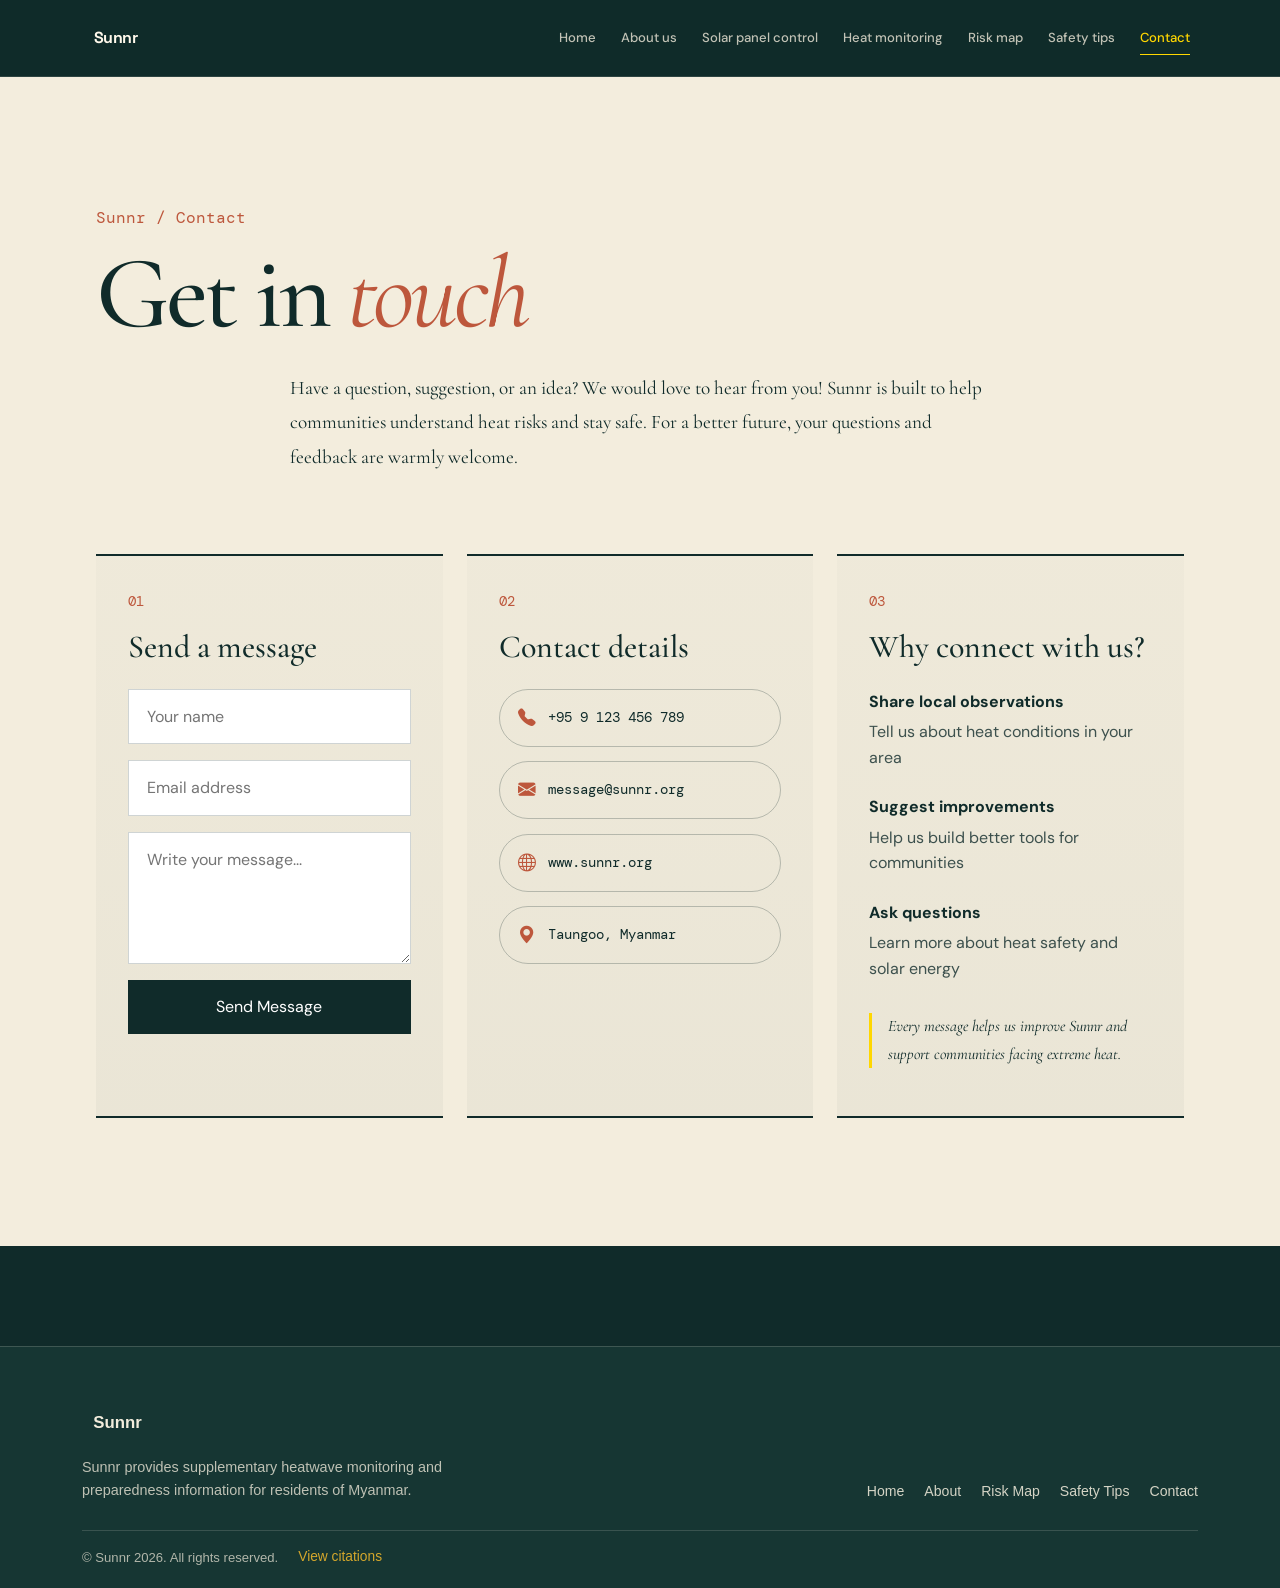
==== contact.html @ 170bbd31 "refactor & fix: merge about.css, solar-control.css, contact.css into style.css, and merge about.js &" ====
<!DOCTYPE html>
<html lang="en">
<head>
    <meta charset="UTF-8">
    <meta name="viewport" content="width=device-width, initial-scale=1.0">
    <title>Sunnr | Contact</title>
    <link rel="icon" type="image/png" href="assets/images/logo.png">
    <link rel="preconnect" href="https://fonts.googleapis.com">
    <link rel="preconnect" href="https://fonts.gstatic.com" crossorigin>
    <link href="https://fonts.googleapis.com/css2?family=Cormorant+Garamond:wght@400;500;600&family=DM+Mono:wght@400;500&family=DM+Sans:wght@400;500;600;700&family=Space+Grotesk:wght@500;600;700&display=swap" rel="stylesheet">
    <link href="https://cdn.jsdelivr.net/npm/bootstrap@5.3.3/dist/css/bootstrap.min.css" rel="stylesheet">
    <link rel="stylesheet" href="https://cdn.jsdelivr.net/npm/bootstrap-icons@1.11.3/font/bootstrap-icons.min.css">
    <link rel="stylesheet" href="style.css">
    <script src="script.js" defer></script>
</head>
<body class="site-body contact-page">
    <!-- Navigation Bar -->
    <header class="site-header">
        <nav class="navbar navbar-expand-xl site-navbar" aria-label="Main navigation">
          <div class="container">
            <a class="navbar-brand site-brand" href="index.html"><img src="assets/images/logo-white.png" alt="" /><span class="brand-word">Sunnr</span></a>
            <button class="navbar-toggler" type="button" data-bs-toggle="collapse" data-bs-target="#mainNavbar" aria-controls="mainNavbar" aria-expanded="false" aria-label="Toggle navigation"><span class="menu-icon"></span></button>
            <div class="collapse navbar-collapse" id="mainNavbar">
              <ul class="navbar-nav ms-auto align-items-xl-center">
                <li class="nav-item"><a class="nav-link" href="index.html">Home</a></li>
                <li class="nav-item"><a class="nav-link" href="about.html">About us</a></li>
                <li class="nav-item"><a class="nav-link" href="solar-control.html">Solar panel control</a></li>
                <li class="nav-item"><a class="nav-link" href="monitoring.html">Heat monitoring</a></li>
                <li class="nav-item"><a class="nav-link" href="risk-map.html">Risk map</a></li>
                <li class="nav-item"><a class="nav-link" href="safety.html">Safety tips</a></li>
                <li class="nav-item"><a class="nav-link active" aria-current="page" href="contact.html">Contact</a></li>
              </ul>
            </div>
          </div>
        </nav>
      </header>
    <section class="contact-section">
        <div class="contact-header">
            <p class="title">Sunnr / Contact</p>
        </div>
        <h1 class="contact-title">
            Get in <em>touch</em>
        </h1>
        <!-- Intro -->
        <p class="contact-intro"> Have a question, suggestion, or an idea? We would love to hear from you! Sunnr is built to help communities understand heat risks and stay safe. For a better future, your questions and feedback are warmly welcome.</p>

        <div class="contact-box">
            <!-- Contact Box -->
            <div class="contact-card">
                <span class="card-number">01</span>
                <h2>Send a message</h2>
                <form id="contactForm">
                    <label class="visually-hidden" for="contactName">Your name</label>
                    <input id="contactName" name="name" type="text" autocomplete="name" placeholder="Your name" maxlength="100" aria-describedby="contactNameError" required>
                    <p class="contact-field-error" id="contactNameError" role="alert"></p>
                    <label class="visually-hidden" for="contactEmail">Email address</label>
                    <input id="contactEmail" name="email" type="email" autocomplete="email" placeholder="Email address" maxlength="254" aria-describedby="contactEmailError" required>
                    <p class="contact-field-error" id="contactEmailError" role="alert"></p>
                    <label class="visually-hidden" for="contactMessage">Message</label>
                    <textarea id="contactMessage" name="message" rows="4" maxlength="2000" placeholder="Write your message..." aria-describedby="contactMessageError contactMessageCount" required></textarea>
                    <p class="contact-field-error" id="contactMessageError" role="alert"></p>
                    <output id="contactMessageCount" class="contact-message-count" for="contactMessage" hidden></output>
                    <button type="submit">Send Message</button>
                    <p class="contact-form-status" id="contactFormStatus" role="status" aria-live="polite"></p>
                </form>
            </div>
            <!-- Contact Info -->
            <div class="contact-card">
                <span class="card-number">02</span>
                <h2>Contact details</h2>
                <div class="contact-info">
                    <div class="contact-number">
                        <i class="bi bi-telephone-fill"></i>
                        <span>+95 9 123 456 789</span>
                    </div>
                    <div class="contact-number">
                        <i class="bi bi-envelope-fill"></i>
                        <span>message@sunnr.org</span>
                    </div>
                    <div class="contact-number">
                        <i class="bi bi-globe"></i>
                        <span>www.sunnr.org</span>
                    </div>
                    <div class="contact-number">
                        <i class="bi bi-geo-alt-fill"></i>
                        <span>Taungoo, Myanmar</span>
                    </div>
                </div>
            </div>

            <!-- Connect -->

            <div class="contact-card">
                <span class="card-number">03</span>
                <h2>Why connect with us?</h2>
                <ul class="reason-list">
                    <li>
                        <strong>Share local observations</strong>
                        <p>Tell us about heat conditions in your area</p>
                    </li>
                    <li>
                        <strong>Suggest improvements</strong>
                        <p>Help us build better tools for communities</p>
                    </li>
                    <li>
                        <strong>Ask questions</strong>
                        <p>Learn more about heat safety and solar energy</p>
                    </li>
                </ul>
                <blockquote>Every message helps us improve Sunnr and support communities facing extreme heat.</blockquote>
            </div>
        </div>
    </section>
    <footer class="site-footer">
        <div class="container footer-inner">
          <div class="footer-copy">
            <a class="footer-brand" href="index.html"><img src="assets/images/logo-white.png" alt="" /><span>Sunnr</span></a>
            <p>Sunnr provides supplementary heatwave monitoring and preparedness information for residents of Myanmar.</p>
          </div>
          <nav class="footer-nav" aria-label="Footer navigation">
            <a href="index.html">Home</a>
            <a href="about.html">About</a>
            <a href="risk-map.html">Risk Map</a>
            <a href="safety.html">Safety Tips</a>
            <a href="contact.html">Contact</a>
          </nav>
          <div class="footer-meta">
            <p class="footer-copyright">© Sunnr 2026. All rights reserved.</p>
            <a class="footer-citations-link" href="citations.html">View citations</a>
          </div>
        </div>
      </footer>
    <script src="https://cdn.jsdelivr.net/npm/bootstrap@5.3.3/dist/js/bootstrap.bundle.min.js"></script>
</body>
</html>
---- style.css ----
/* Theme variables */
:root {
  --teal: #102b2a;
  --cream: #f3eddd;
  --cream-bright: #fff9eb;
  --yellow: #ffd700;
  --rust: #bd573c;
  --data-blue: #83bfff;
  --data-blue-dark: #102b49;
  --serif: "Cormorant Garamond", Georgia, serif;
  --sans: "DM Sans", Arial, sans-serif;
  --mono: "DM Mono", monospace;
  --mono-label-size: .875rem;
}

* {
  box-sizing: border-box;
}

html,
body {
  width: 100%;
  min-width: 320px;
  height: 100%;
  margin: 0;
}

body {
  overflow: hidden;
  color: var(--cream);
  background: var(--teal);
  font: 400 16px/1.6 var(--sans);
  -webkit-font-smoothing: antialiased;
}

button,
input {
  font: inherit;
}

button {
  color: inherit;
}

a {
  color: inherit;
}

.film-grain {
  position: absolute;
  z-index: 50;
  inset: 0;
  pointer-events: none;
  opacity: .04;
  background-image: url("data:image/svg+xml,%3Csvg viewBox='0 0 180 180' xmlns='http://www.w3.org/2000/svg'%3E%3Cfilter id='n'%3E%3CfeTurbulence type='fractalNoise' baseFrequency='.91' numOctaves='3' stitchTiles='stitch'/%3E%3C/filter%3E%3Crect width='100%25' height='100%25' filter='url(%23n)' opacity='.36'/%3E%3C/svg%3E");
}

.scene-kicker,
.stamp-label,
.solar-reading > span:first-child,
.solar-reading > i,
.generation-note > span,
.solar-footnote,
.alert-overline,
.alert-location,
.warning-signoff > span:last-child,
.story-control {
  font-family: var(--sans);
  font-size: 14px;
  font-weight: 400;
  letter-spacing: .02em;
  line-height: 1.5;
}

.stamp-label,
.solar-reading > span:first-child,
.solar-reading > i,
.generation-note > span,
.alert-location {
  font-family: var(--mono);
  font-size: var(--mono-label-size);
  line-height: 1.55;
}

.scene-kicker,
.alert-overline {
  letter-spacing: 0;
}

/* hero carousel and slides */
.story-viewport {
  position: absolute;
  inset: 0;
  overflow: hidden;
  touch-action: pan-y;
}

.story-track {
  display: flex;
  height: 100%;
  transition: transform .9s cubic-bezier(.22,.75,.17,1);
  will-change: transform;
}

.story-slide {
  position: relative;
  flex: 0 0 100%;
  height: 100%;
  min-height: 650px;
  overflow: hidden;
  isolation: isolate;
}

.scene-video {
  position: absolute;
  z-index: -3;
  inset: -4%;
  width: 108%;
  height: 108%;
  object-fit: cover;
  filter: saturate(.68) contrast(1.08);
}

.scene-wash {
  position: absolute;
  z-index: -2;
  inset: 0;
}

.heat-slide {
  background: #193a35;
}

.heat-wash {
  background: linear-gradient(90deg, rgba(12,34,32,.93) 0%, rgba(12,34,32,.84) 29%, rgba(12,34,32,.45) 60%, rgba(12,34,32,.17) 100%), linear-gradient(0deg, rgba(12,34,32,.72), transparent 43%), radial-gradient(ellipse at 78% 22%, rgba(255,215,0,.13), transparent 36%);
}

.solar-slide {
  background: #28332f;
}

.solar-slide .scene-video {
  filter: saturate(.82) contrast(1.02);
}

.solar-wash {
  background: linear-gradient(90deg, rgba(17,28,26,.86) 0%, rgba(22,33,30,.76) 18%, rgba(25,35,31,.48) 38%, transparent 68%);
}

.warning-slide {
  background: #762f24;
}

.warning-wash {
  background: linear-gradient(105deg, rgba(112,44,32,.78), rgba(166,64,43,.61) 53%, rgba(113,46,34,.64)), linear-gradient(0deg, rgba(83,32,25,.54), transparent 52%);
}

.warning-video {
  filter: saturate(.75) sepia(.1) contrast(1.04);
}

.warning-sun {
  display: none;
}

.scene-grid {
  position: absolute;
  inset: 0;
  width: 100%;
  height: 100%;
  padding: 0 5.2vw;
}

.heat-grid .row {
  padding: 3% 7% 2% 8%;
}

.heat-copy-column {
  position: relative;
  padding-top: 2vh;
}

/* headline and text styling for the story slides */
.scene-kicker {
  margin: 0 0 2.2vh 1.3vw;
  color: rgba(243,237,221,.73);
  font-size: 14px;
}

.heat-title,
.solar-title,
.warning-title {
  margin: 0;
  padding-top: .05em;
  color: var(--cream-bright);
  font: 500 clamp(4.5rem, 8vw, 8rem)/.98 var(--serif);
  letter-spacing: -.035em;
}

.heat-title {
  font-size: clamp(4.5rem, 6.6vw, 7.6rem);
}

.heat-title em,
.solar-title em {
  position: relative;
  left: clamp(0px, 3vw, 48px);
  color: var(--yellow);
  font-weight: 400;
}

.heat-intro {
  width: min(420px, 78%);
  margin: 2rem 0 0 clamp(0px, 7vw, 100px);
  color: rgba(243,237,221,.87);
  font: 400 1.2rem/1.65 var(--serif);
}

/* current conditions card with the live temperature readout */
.temperature-stamp {
  width: 180px;
  min-height: 0;
  margin: 10vh 0 0 1vw;
  padding: 16px 18px;
  color: #172c29;
  border: 1px solid rgba(243,237,221,.5);
  background: rgba(243,237,221,.94);
}

.stamp-label {
  display: block;
  color: #58665e;
  white-space: nowrap;
}

.temperature-stamp > strong {
  display: inline-flex;
  align-items: baseline;
  gap: .1em;
  margin: 8px 0 0;
  font: 500 5rem/.95 var(--serif);
  white-space: nowrap;
}

.temperature-stamp .temperature-value {
  letter-spacing: -.09em;
}

.temperature-stamp .temperature-unit {
  display: inline-flex;
  flex: 0 0 auto;
  align-items: baseline;
  gap: .04em;
  color: #172c29;
  font: 400 .24em/1 var(--mono);
  white-space: nowrap;
}

.temperature-stamp .temperature-degree {
  color: var(--rust);
}

.solar-grid .row {
  padding: 3% 7% 2% 8%;
}

.solar-kicker {
  margin-bottom: 3.4vh;
  font-size: 14px;
}

.solar-title {
  font-size: clamp(3rem, 4.8vw, 4.5rem);
  line-height: .98;
}

.solar-title em {
  left: 0;
}

.solar-footnote {
  max-width: 500px;
  margin: 3.4vh 0 0 2vw;
  color: rgba(243,237,221,.86);
  font-size: 14px;
  line-height: 1.6;
}

.solar-readings-column {
  position: relative;
  display: grid;
  grid-template-columns: repeat(2, minmax(0, 1fr));
  grid-template-rows: auto auto auto;
  align-content: center;
  gap: 14px;
  height: min(72vh, 620px);
}

.solar-reading {
  position: static;
  z-index: 2;
  display: flex;
  min-width: 0;
  flex-direction: column;
  padding: 16px 18px;
  color: var(--cream-bright);
  background: rgba(22,32,29,.78);
  border: 1px solid rgba(243,237,221,.34);
  backdrop-filter: blur(8px);
}

.solar-reading > span:first-child {
  color: rgba(243,237,221,.84);
}

.solar-reading strong {
  display: inline-flex;
  align-items: baseline;
  gap: .12em;
  color: var(--data-blue);
  font: 500 5.7rem/.98 var(--serif);
  font-variant-numeric: lining-nums;
  letter-spacing: -.06em;
  white-space: nowrap;
}

.solar-reading strong small {
  color: var(--data-blue);
  font: 400 1rem/1 var(--mono);
  letter-spacing: 0;
}

.solar-reading > i {
  margin-top: 9px;
  color: rgba(243,237,221,.78);
  font-style: normal;
}

.solar-resource-reading,
.grid-supply-reading {
  width: 100%;
}

.solar-resource-reading strong {
  font-size: clamp(2.8rem, 4vw, 4.4rem);
}

.grid-supply-reading strong {
  font-size: clamp(3rem, 4vw, 4.4rem);
}

.grid-supply-reading > span:first-child,
.grid-supply-reading > i {
  color: rgba(243,237,221,.82);
}

.generation-note {
  position: static;
  grid-column: 1 / -1;
  display: flex;
  flex-direction: column;
  gap: 6px;
  padding: 12px 14px;
  color: var(--cream-bright);
  background: rgba(22,32,29,.58);
  border: 1px solid rgba(243,237,221,.25);
}

.generation-note > span {
  color: rgba(243,237,221,.77);
  font-size: 14px;
}

.generation-note > span:first-child {
  color: var(--data-blue);
}

.generation-note p {
  margin: 0;
  color: rgba(243,237,221,.9);
  font: 400 .94rem/1.45 var(--sans);
}

.generation-note a,
.solar-reading a {
  color: var(--data-blue);
  text-decoration-color: rgba(131,191,255,.65);
  text-underline-offset: 2px;
}

.generation-note a {
  align-self: flex-start;
  font: 400 var(--mono-label-size)/1.45 var(--mono);
}

.solar-reading a:hover,
.generation-note a:hover {
  color: var(--cream-bright);
}

.solar-control {
  position: static;
  grid-column: 1 / -1;
  display: flex;
  align-items: center;
  gap: 14px;
  min-width: 0;
  padding: 13px 15px;
  color: var(--cream);
  background: rgba(22,32,29,.96);
  border: 1px solid rgba(243,237,221,.25);
}

.control-wordmark {
  color: var(--data-blue);
  font: 500 .8rem/1.05 var(--serif);
}

.control-description {
  display: flex;
  flex: 1;
  flex-direction: column;
  gap: 4px;
}

.control-description b {
  font: 500 .72rem var(--sans);
}

.control-description small {
  color: rgba(243,237,221,.78);
  font-size: .68rem;
  line-height: 1.5;
}

.control-description a {
  align-self: flex-start;
  color: var(--data-blue);
  font: 400 var(--mono-label-size)/1.45 var(--mono);
  text-decoration-color: rgba(131,191,255,.65);
  text-underline-offset: 2px;
}

.control-description a:hover {
  color: var(--cream-bright);
}

.warning-grid .row {
  padding: 4% 6% 2% 8%;
}

.warning-kicker {
  margin: 0 0 4vh 1vw;
  font-size: 14px;
}

.warning-title {
  font-size: clamp(3.5rem, 5.5vw, 7rem);
  line-height: 1.02;
}

.warning-title em {
  color: var(--yellow);
  font-weight: 400;
}

.warning-main-alert {
  position: relative;
  z-index: 3;
  width: min(400px, 100%);
  margin: 9vh 0 0 auto;
  padding: 23px 23px 21px;
  color: #1b302c;
  background: var(--cream);
  clip-path: polygon(0 1%,100% 0,99% 100%,1% 98%);
}

.alert-overline {
  display: flex;
  align-items: center;
  gap: 8px;
  color: #69746a;
  white-space: nowrap;
  font-size: 14px;
}

.alert-overline i {
  width: 7px;
  height: 7px;
  border-radius: 50%;
  background: var(--rust);
}

.alert-temperature {
  display: flex;
  align-items: baseline;
  gap: .35rem;
  margin-top: 11px;
  line-height: 1;
}

.alert-temperature strong {
  font: 500 7rem/.86 var(--serif);
  letter-spacing: -.09em;
}

.alert-temperature .temperature-unit {
  display: inline-flex;
  align-items: baseline;
  gap: .04em;
  color: #637066;
  font: 400 var(--mono-label-size)/1.2 var(--mono);
  white-space: nowrap;
}

.alert-temperature .temperature-degree {
  color: var(--rust);
}

.alert-location {
  display: block;
  margin-top: 12px;
  color: #5e6a61;
  font-size: 14px;
  line-height: 1.55;
}

.alert-location > span {
  color: #883e2d;
  font-weight: 500;
}

.alert-location i {
  padding: 0 4px;
  color: var(--rust);
  font-style: normal;
}

.alert-divider {
  height: 1px;
  display: block;
  margin: 16px 0 12px;
  background: rgba(16,43,42,.26);
}

.warning-main-alert p {
  margin: 0;
  font: 400 1.13rem/1.6 var(--serif);
}

.warning-signoff {
  display: flex;
  align-items: center;
  gap: 10px;
  margin: 4vh 0 0 auto;
  color: var(--cream);
}

.signoff-star {
  color: var(--yellow);
  font-size: 1.7rem;
}

.warning-signoff p {
  flex: 1;
  max-width: 245px;
  margin: 0;
  font: 400 1rem/1.6 var(--serif);
}

.warning-signoff > span:last-child {
  color: rgba(243,237,221,.76);
  font-size: 14px;
}

.story-navigation {
  position: absolute;
  z-index: 30;
  right: 4.5vw;
  bottom: 16px;
  left: 4.5vw;
  height: 58px;
  color: var(--cream);
}

.story-progress {
  position: absolute;
  bottom: 17px;
  left: 0;
  width: min(230px, 25vw);
  height: 10px;
  padding: 4px 0;
  border: 0;
  outline: 0;
  background: linear-gradient(to bottom, transparent 4px, rgba(243,237,221,.3) 4px, rgba(243,237,221,.3) 5px, transparent 5px);
  cursor: pointer;
}

.story-progress i {
  width: 33.333%;
  height: 2px;
  display: block;
  background: var(--yellow);
  transition: width .65s cubic-bezier(.22,.75,.17,1);
}

.story-progress:focus-visible {
  outline: 2px solid var(--yellow);
  outline-offset: 4px;
}

.story-controls {
  position: absolute;
  right: 0;
  bottom: 3px;
  display: flex;
  gap: 24px;
}

.story-control {
  display: inline-flex;
  align-items: center;
  justify-content: center;
  width: 48px;
  height: 48px;
  padding: 0;
  border: 0;
  color: rgba(243,237,221,.75);
  background: transparent;
  cursor: pointer;
  font-size: 14px;
}

.story-control i {
  color: var(--yellow);
  font-size: 1.8rem;
  transition: transform .2s ease,color .2s ease;
}

.previous-control:hover i {
  transform: translateX(-5px);
}

.next-control:hover i {
  transform: translateX(5px);
}

.story-control:focus-visible {
  outline: 2px solid var(--yellow);
  outline-offset: 4px;
}

.story-navigation.is-transitioning {
  pointer-events: none;
}

@media (max-width: 991.98px) {
  .scene-grid {
    padding: 0 6vw;
  }

  .heat-grid .row,
  .solar-grid .row,
  .warning-grid .row {
    padding: 9% 2% 14%;
  }

  .heat-title {
      font-size: clamp(4.5rem, 9vw, 6.5rem);
  }

  .temperature-stamp {
    width: 165px;
    margin: 4vh 0 0;
  }

  .temperature-stamp > strong {
    font-size: 4.5rem;
  }

  .heat-intro {
    margin-left: 13vw;
  }

  .solar-title {
    font-size: clamp(3.5rem, 6vw, 4.6rem);
  }

  .warning-title {
    font-size: clamp(5.7rem, 11vw, 8rem);
  }

  .solar-readings-column {
    height: 48vh;
    margin-top: 2vh;
  }

  .warning-main-alert {
    width: min(350px, 100%);
    margin-top: 2vh;
  }

  .warning-signoff {
    margin-top: 2vh;
  }
}

@media (max-width: 767.98px) {
  .story-slide {
    min-height: 610px;
  }

  .scene-grid {
    padding: 0 6vw;
  }

  .heat-grid .row,
  .solar-grid .row,
  .warning-grid .row {
    align-content: center;
    padding: 8% 0 14%;
  }

  .heat-copy-column {
    padding-top: 0;
  }

  .scene-kicker {
    margin: 0 0 3vh 0;
    font-size: 14px;
  }

  .heat-title {
    font-size: clamp(3.2rem, 10vw, 4.8rem);
  }

  .heat-title em {
    left: 0;
  }

  .heat-intro {
    width: min(440px, 100%);
    margin: 1.2rem 0 0;
    font-size: 1rem;
  }

  .temperature-stamp {
    display: none;
  }

  .stamp-label {
    font-size: var(--mono-label-size);
  }

  .temperature-stamp > strong {
    margin-top: 8px;
    font-size: 3.8rem;
  }

  .temperature-stamp sup {
    font-size: 1.6rem;
  }

  .solar-grid .row {
    align-content: start;
    padding-top: 15%;
  }

  .solar-kicker {
    margin-bottom: 2.3vh;
  }

  .solar-title {
    font-size: clamp(3rem, 9vw, 4.2rem);
  }

  .solar-title em {
    left: 0;
  }

  .solar-footnote {
    margin: 2vh 0 0;
  }

  .solar-readings-column {
    height: auto;
    min-height: 0;
    margin-top: 1.5vh;
    gap: 8px;
  }

  .solar-reading {
    padding: 9px 11px;
  }

  .solar-reading strong {
    font-size: 3.5rem;
  }

  .battery-reading strong {
    font-size: 3.5rem;
  }

  .generation-note {
    padding: 8px;
    gap: 3px;
  }

  .solar-control {
    min-width: 0;
    width: 100%;
    gap: 8px;
    padding: 9px;
  }

  .control-wordmark {
    display: none;
  }

  .control-description b {
    font-size: .74rem;
  }

  .control-description small {
    font-size: .65rem;
  }

  .warning-grid .row {
    align-content: start;
    padding-top: 18%;
  }

  .warning-kicker {
    margin-bottom: 2.8vh;
  }

  .warning-title {
    font-size: clamp(3.4rem, 12vw, 5rem);
  }

  .warning-main-alert {
    width: min(360px, 100%);
    margin: 2.5vh auto 0 0;
    padding: 14px 16px;
  }

  .alert-temperature strong {
    font-size: 4.8rem;
  }

  .alert-divider {
    margin: 10px 0 8px;
  }

  .warning-main-alert p {
    font-size: 1.05rem;
  }

  .warning-signoff {
    gap: 7px;
    margin: 1.5vh 0 0;
  }

  .warning-signoff p {
    max-width: 200px;
    font-size: .95rem;
  }

  .story-navigation {
    right: 6vw;
    left: 6vw;
  }

  .story-progress {
    width: min(150px, 35vw);
  }

  .story-controls {
    gap: 10px;
  }

  .story-control {
    width: 40px;
    height: 42px;
  }

  .story-control i {
    font-size: 1.6rem;
  }
}

@media (min-width: 1600px) and (min-height: 850px) {
  .masthead {
    padding-top: 36px;
  }

  .scene-grid {
    padding-right: 6.5vw;
    padding-left: 6.5vw;
  }

  .heat-grid .row,
  .solar-grid .row,
  .warning-grid .row {
    padding-right: 8%;
    padding-left: 9%;
  }

  .heat-title {
    font-size: clamp(6rem, 6vw, 8rem);
  }

  .solar-title {
    font-size: clamp(4.5rem, 5vw, 6.5rem);
  }

  .warning-title {
    font-size: clamp(5.5rem, 6vw, 8rem);
  }

  .heat-intro {
    width: min(440px, 82%);
    font-size: 1.2rem;
  }

  .solar-footnote {
    max-width: 540px;
    font-size: 14px;
  }

  .warning-main-alert {
    width: min(430px, 100%);
    padding: 28px 30px;
  }
}

@media (max-width: 380px) {
  .heat-title {
    font-size: 3.2rem;
  }

  .warning-title {
    font-size: 3.4rem;
  }

  .story-progress {
    width: 95px;
  }
}

.solar-content {
  padding: 4% 6% 5% 7% !important;
}

.solar-copy {
  position: relative;
  z-index: 1;
}

.solar-copy .solar-kicker {
  margin: 0 0 2.5vh;
}

.solar-copy .solar-title {
  font-size: clamp(3rem, 4.8vw, 4.5rem);
  line-height: .98;
}

.solar-copy .solar-title em {
  left: 0;
}

.solar-intro {
  max-width: 470px;
  margin: 2.6vh 0 0;
  color: var(--cream-bright);
  font: 400 20px/1.55 var(--serif);
}

.solar-caveat {
  max-width: 460px;
  margin: 1.5vh 0 0;
  color: rgba(243,237,221,.94);
  font-size: 16px;
  line-height: 1.6;
}

.research-trigger {
  display: inline-flex;
  align-items: center;
  gap: 14px;
  margin-top: 2.2vh;
  padding: 10px 0;
  border: 0;
  border-bottom: 1px solid rgba(243,237,221,.6);
  color: var(--cream-bright);
  background: transparent;
  font: 500 14px/1.45 var(--mono);
  cursor: pointer;
}

.research-trigger i {
  color: var(--yellow);
  transition: transform .2s ease;
}

.research-trigger:hover i {
  transform: translate(3px,-3px);
}

.research-trigger:focus-visible,
.official-warning a:focus-visible,
.heat-sources a:focus-visible,
.modal-source-link:focus-visible {
  outline: 2px solid var(--yellow);
  outline-offset: 4px;
}

.solar-steps {
  display: flex;
  flex-direction: column;
  gap: 12px;
}

.solar-step {
  display: grid;
  grid-template-columns: 38px 1fr 38px;
  align-items: center;
  gap: 14px;
  padding: 17px 19px;
  border: 1px solid rgba(243,237,221,.35);
  background: rgba(16,35,32,.68);
  backdrop-filter: blur(8px);
}

.solar-step-number {
  align-self: start;
  padding-top: 2px;
  color: var(--yellow);
  font: 400 14px/1.5 var(--mono);
}

.solar-step h3 {
  margin: 0;
  color: var(--cream-bright);
  font: 500 1.55rem/1.1 var(--serif);
}

.solar-step p {
  margin: 6px 0 0;
  color: rgba(243,237,221,.96);
  font-size: 17px;
  letter-spacing: 0;
  line-height: 1.55;
}

.solar-step > i {
  color: var(--yellow);
  font-size: 1.45rem;
  text-align: center;
}

.warning-grid .row {
  padding: 4% 6% 5% 7%;
}

.warning-copy {
  position: relative;
  z-index: 1;
}

.warning-copy .warning-kicker {
  margin: 0 0 2.5vh;
}

.warning-copy .warning-title {
  font-size: clamp(3.5rem, 5.5vw, 7rem);
  line-height: 1.02;
}

.warning-intro {
  max-width: 430px;
  margin: 3vh 0 0 2vw;
  color: rgba(243,237,221,.91);
  font: 400 20px/1.55 var(--serif);
}

.warning-content {
  position: relative;
  z-index: 1;
}

.official-warning {
  padding: 17px 19px;
  color: #20312d;
  background: var(--cream);
  clip-path: polygon(0 1%,100% 0,99% 100%,1% 98%);
}

.official-warning-label {
  display: flex;
  align-items: center;
  gap: 8px;
  color: #7e402f;
  font: 500 14px/1.5 var(--mono);
}

.official-warning-label i {
  color: var(--rust);
  font-size: .9rem;
}

.official-warning p {
  margin: 8px 0 7px;
  font: 400 18px/1.55 var(--serif);
}

.official-warning a {
  color: #843d2d;
  font: 500 14px/1.5 var(--mono);
  text-decoration-color: rgba(132,61,45,.5);
  text-underline-offset: 3px;
}

.official-warning a i {
  margin-left: 3px;
}

.heat-guidance {
  display: grid;
  gap: 5px;
  margin-top: 12px;
  padding: 5px 17px;
  border-left: 1px solid rgba(255,215,0,.75);
  background: rgba(31,36,30,.48);
}

.heat-guidance p {
  margin: 0;
  padding: 9px 0;
  color: rgba(255,249,235,.94);
  font: 400 18px/1.55 var(--serif);
}

.heat-guidance p + p {
  border-top: 1px solid rgba(243,237,221,.19);
}

.heat-guidance .heat-emergency strong {
  color: var(--yellow);
  font-weight: 600;
}

.heat-sources {
  margin: 9px 0 0;
  color: rgba(255,249,235,.92);
  font: 400 14px/1.55 var(--mono);
}

.heat-sources a {
  text-decoration-color: rgba(243,237,221,.5);
  text-decoration-thickness: 1px;
  text-underline-offset: 3px;
}

.solar-research-modal {
  z-index: 1060;
}

.solar-research-modal .modal-dialog {
  max-width: 760px;
}

.solar-research-modal .modal-content {
  overflow: hidden;
  border: 1px solid rgba(243,237,221,.28);
  border-radius: 2px;
  color: var(--cream);
  background: #173431;
  box-shadow: 0 24px 80px rgba(0,0,0,.4);
  max-height: calc(100vh - 2rem);
}

.solar-research-modal .modal-header {
  align-items: flex-start;
  padding: 25px 30px 18px;
  border-bottom: 1px solid rgba(243,237,221,.2);
}

.solar-research-modal .modal-kicker {
  margin: 0 0 8px;
  color: var(--yellow);
  font: 400 14px/1.5 var(--mono);
  letter-spacing: .08em;
}

.solar-research-modal .modal-title {
  max-width: 590px;
  color: var(--cream-bright);
  font: 500 clamp(2rem, 4vw, 3.25rem)/1.02 var(--serif);
}

.solar-research-modal .btn-close {
  filter: invert(1);
  opacity: .8;
}

.solar-research-modal .btn-close:focus-visible {
  box-shadow: 0 0 0 3px rgba(255,215,0,.65);
}

.solar-research-modal .modal-body {
  padding: 22px 30px 30px;
  overflow-y: auto;
}

.solar-research-modal .modal-body p {
  max-width: 650px;
  margin: 0 0 14px;
  color: rgba(243,237,221,.9);
  font: 400 18px/1.6 var(--sans);
}

.modal-source-link {
  display: inline-flex;
  align-items: center;
  gap: 8px;
  margin-top: 5px;
  color: var(--yellow);
  font: 500 14px/1.5 var(--mono);
  text-underline-offset: 3px;
}

.modal-source-link:hover {
  color: var(--cream-bright);
}

@media (max-width: 991.98px) {
  .solar-content {
    padding: 7% 2% 13% !important;
  }

  .solar-copy .solar-title {
    font-size: clamp(2.8rem, 5vw, 4rem);
  }

  .solar-steps {
    margin-top: 2.4vh;
  }

  .solar-step {
    padding: 12px 15px;
  }

  .warning-grid .row {
    padding: 7% 2% 13%;
  }

  .warning-copy .warning-title {
    font-size: clamp(5.5rem, 10vw, 7.5rem);
  }

  .warning-intro {
    margin-top: 1.8vh;
  }

  .warning-content {
    margin-top: 2vh;
  }
}

@media (max-width: 767.98px) {
  .solar-content {
    align-content: start;
    padding: 12% 0 23% !important;
  }

  .solar-copy .solar-kicker {
    margin-bottom: 1.5vh;
  }

  .solar-copy .solar-title {
    font-size: clamp(2.6rem, 8vw, 3.8rem);
  }

  .solar-intro {
    max-width: 550px;
    margin-top: .7vh;
    font-size: 16px;
    line-height: 1.5;
  }

  .solar-caveat {
    margin-top: .3vh;
    font-size: 15px;
    line-height: 1.5;
  }

  .research-trigger {
    margin-top: .3vh;
    padding: 2px 0;
  }

  .solar-steps {
    gap: 3px;
    margin-top: .4vh;
  }

  .solar-step {
    grid-template-columns: 25px 1fr 25px;
    gap: 8px;
    padding: 4px 9px;
  }

  .solar-step h3 {
    font-size: 1.15rem;
  }

  .solar-step p {
    margin-top: 2px;
    font-size: 15px;
    line-height: 1.5;
  }

  .solar-step > i {
    font-size: 1.1rem;
  }

  .warning-grid .row {
    align-content: start;
    padding: 12% 0 22%;
  }

  .warning-copy     .warning-kicker {
    margin-bottom: 1.5vh;
  }

  .warning-copy .warning-title {
    font-size: clamp(3.25rem, 10.5vw, 4.6rem);
  }

  .warning-intro {
    max-width: 480px;
    margin: .7vh 0 0;
    font-size: 16px;
    line-height: 1.5;
  }

  .warning-content {
    margin-top: .5vh;
  }

  .official-warning {
    padding: 4px 11px;
  }

  .official-warning-label,
  .official-warning a {
    font-size: 14px;
    line-height: 1.5;
  }

  .official-warning p {
    margin: 3px 0;
    font-size: 16px;
    line-height: 1.5;
  }

  .heat-guidance {
    gap: 4px;
    margin-top: 6px;
    padding: 2px 10px;
  }

  .heat-guidance p {
    padding: 2px 0;
    font-size: 16px;
    line-height: 1.5;
  }

  .heat-sources {
    margin-top: 2px;
    font-size: 14px;
    line-height: 1.5;
  }

  .solar-research-modal .modal-dialog {
    margin: 8px;
  }

  .solar-research-modal .modal-header {
    padding: 14px 18px 11px;
  }

  .solar-research-modal .modal-body {
    padding: 13px 18px 18px;
  }

  .solar-research-modal .modal-body p {
    font-size: 16px;
    line-height: 1.55;
  }

  .modal-source-link,
  .solar-research-modal .modal-kicker {
    font-size: 14px;
  }
}

@media (max-width: 767.98px) and (max-height: 720px) {
  .solar-grid,
  .warning-grid {
    overflow-y: auto;
    scrollbar-width: none;
    -ms-overflow-style: none;
  }

  .solar-grid .solar-content,
  .warning-grid .row {
    height: auto !important;
    min-height: 100%;
  }

  .solar-grid::-webkit-scrollbar,
  .warning-grid::-webkit-scrollbar {
    display: none;
  }
}

@media (prefers-reduced-motion: reduce) {
  *,
  *::before,
  *::after {
    scroll-behavior: auto !important;
    transition-duration: .01ms !important;
    animation-duration: .01ms !important;
  }
}

html,
body {
  min-width: 0;
  height: auto;
}

body.site-body {
  min-height: 100vh;
  overflow-x: hidden;
  overflow-y: auto;
  background: var(--teal);
}

.skip-link {
  position: fixed;
  z-index: 1200;
  top: 8px;
  left: 8px;
  padding: 8px 12px;
  color: var(--teal);
  background: var(--yellow);
  transform: translateY(-150%);
}

.skip-link:focus {
  transform: translateY(0);
}

.site-navbar {
  min-height: 76px;
  padding: 10px 0;
}

.about-page .site-header,
.contact-page .site-header {
  position: relative;
  z-index: 1000;
  border-bottom: 1px solid rgba(243,237,221,.13);
  background: rgba(16,43,42,.98);
}

.contact-page .site-header {
  position: sticky;
  top: 0;
}

.about-page .site-header {
  position: sticky;
  top: 0;
}

.site-brand {
  display: inline-flex;
  align-items: center;
  gap: .75rem;
  color: var(--cream-bright);
  font: 600 1.05rem/1 "Space Grotesk", var(--sans);
  letter-spacing: .02em;
  text-decoration: none;
  white-space: nowrap;
}

.site-brand img {
  display: block;
  width: auto;
  height: 40px;
  max-width: min(160px, 42vw);
  object-fit: contain;
}

.site-brand > .brand-word {
  display: inline-flex;
  align-items: center;
  font: 700 1rem/1 "Space Grotesk", var(--sans);
  letter-spacing: -.035em;
}

.site-brand:hover {
  color: var(--yellow);
}

.site-navbar .navbar-nav {
  gap: clamp(0px, .7vw, 12px);
}

.site-navbar .nav-link {
  position: relative;
  padding: 13px 9px;
  color: rgba(243,237,221,.78);
  font: 500 .82rem/1.4 var(--sans);
  letter-spacing: 0;
  white-space: nowrap;
}

.site-navbar .nav-link:hover,
.site-navbar .nav-link:focus-visible,
.site-navbar .nav-link.active {
  color: var(--yellow);
}

.site-navbar .nav-link::after {
  content: "";
  position: absolute;
  right: 8px;
  bottom: 5px;
  left: 8px;
  height: 1px;
  background: var(--yellow);
  transform: scaleX(0);
  transform-origin: left;
  transition: transform .3s ease;
}

.site-navbar .nav-link:hover::after,
.site-navbar .nav-link:focus-visible::after,
.site-navbar .nav-link.active::after {
  transform: scaleX(1);
}

.site-navbar .navbar-toggler {
  padding: 9px;
  border-color: rgba(243,237,221,.42);
  box-shadow: none;
}

.menu-icon,
.menu-icon::before,
.menu-icon::after {
  display: block;
  width: 22px;
  height: 2px;
  background: var(--cream);
}

.menu-icon {
  position: relative;
}

.menu-icon::before,
.menu-icon::after {
  position: absolute;
  left: 0;
  content: "";
}

.menu-icon::before {
  top: -7px;
}

.menu-icon::after {
  top: 7px;
}

.home-hero {
  position: relative;
  display: flex;
  min-height: min(760px, calc(100svh - 76px));
  align-items: center;
  overflow: hidden;
  isolation: isolate;
  background: #193a35 url("assets/images/hero-slide-1-poster.jpg") center 48% / cover no-repeat;
}

.hero-shade {
  position: absolute;
  z-index: -1;
  inset: 0;
  background: linear-gradient(90deg, rgba(12,34,32,.94), rgba(12,34,32,.78) 48%, rgba(12,34,32,.2)), linear-gradient(0deg, rgba(12,34,32,.48), transparent 55%);
}

.home-hero::before {
  position: absolute;
  z-index: -1;
  right: -12vw;
  bottom: -27vw;
  width: 75vw;
  height: 75vw;
  border: 1px solid rgba(243,237,221,.13);
  border-radius: 50%;
  box-shadow: 0 0 0 5vw rgba(243,237,221,.018), 0 0 0 11vw rgba(243,237,221,.018);
  content: "";
}

.hero-content {
  position: relative;
  z-index: 1;
  padding-top: 85px;
  padding-bottom: 85px;
}

.eyebrow,
.card-index {
  margin: 0 0 18px;
  color: var(--yellow);
  font: 400 .78rem/1.5 var(--sans);
  letter-spacing: .02em;
}

.home-hero h1 {
  max-width: 880px;
  margin: 0;
  color: var(--cream-bright);
  font: 500 clamp(4.5rem, 10.5vw, 9.5rem)/.87 var(--serif);
  letter-spacing: -.045em;
}

.home-hero h1 em,
.section-title em,
.page-title em {
  color: var(--yellow);
  font-weight: 400;
}

.hero-lead {
  max-width: 560px;
  margin: 28px 0 0;
  color: rgba(243,237,221,.92);
  font-size: clamp(1.05rem, 1.6vw, 1.25rem);
}

.hero-actions {
  display: flex;
  flex-wrap: wrap;
  gap: 12px;
  margin-top: 30px;
}

.button {
  display: inline-flex;
  min-height: 48px;
  align-items: center;
  justify-content: center;
  gap: 12px;
  padding: 12px 18px;
  font-size: .88rem;
  font-weight: 600;
  text-decoration: none;
  transition: background .2s, color .2s, transform .2s;
}

.button:hover {
  transform: translateY(-2px);
}

.button-yellow {
  color: var(--teal);
  background: var(--yellow);
}

.button-yellow:hover {
  color: var(--teal);
  background: #ffe34d;
}

.button-outline {
  border: 1px solid rgba(243,237,221,.65);
  color: var(--cream);
}

.button-outline:hover {
  border-color: var(--yellow);
  color: var(--yellow);
}

.hero-note {
  margin: 25px 0 0;
  color: rgba(243,237,221,.78);
  font: 400 var(--mono-label-size)/1.6 var(--mono);
  letter-spacing: .04em;
}

.hero-orbit {
  position: absolute;
  top: 15%;
  right: 10%;
  display: grid;
  width: clamp(170px, 23vw, 310px);
  aspect-ratio: 1;
  place-items: center;
  border: 1px solid rgba(255,215,0,.52);
  border-radius: 50%;
  color: var(--yellow);
  font: 400 var(--mono-label-size)/1.6 var(--mono);
  letter-spacing: .18em;
  text-align: center;
}

.hero-orbit::before,
.hero-orbit::after {
  position: absolute;
  inset: 9%;
  border: 1px solid rgba(243,237,221,.2);
  border-radius: 50%;
  content: "";
}

.hero-orbit::after {
  inset: -10%;
  border-color: rgba(243,237,221,.14);
}

.content-section {
  padding: clamp(70px, 9vw, 130px) 0;
}

.section-title,
.page-title {
  max-width: 900px;
  margin: 0;
  color: var(--cream-bright);
  font: 500 clamp(3rem, 6vw, 6rem)/.98 var(--serif);
  letter-spacing: -.035em;
}

.section-intro {
  max-width: 690px;
  margin: 22px 0 0;
  color: rgba(243,237,221,.82);
  font-size: 1.05rem;
  line-height: 1.75;
}

.card-grid {
  display: grid;
  grid-template-columns: repeat(4, minmax(0, 1fr));
  gap: 14px;
  margin-top: 44px;
}

.info-card {
  min-height: 220px;
  padding: 24px;
  border: 1px solid rgba(243,237,221,.2);
  background: rgba(243,237,221,.045);
}

.info-card h3 {
  margin: 25px 0 9px;
  color: var(--cream-bright);
  font: 500 1.65rem/1.1 var(--serif);
}

.info-card p,
.content-card p {
  margin-bottom: 0;
  color: rgba(243,237,221,.82);
  line-height: 1.65;
}

.card-index {
  margin: 0;
  font-size: .62rem;
}

.feature-band {
  padding: clamp(65px, 8vw, 110px) 0;
  color: var(--teal);
  background: var(--cream);
}

.feature-band .eyebrow {
  color: #806e00;
}

.feature-band .section-title {
  color: var(--teal);
}

.feature-band .section-intro {
  color: #354844;
}

.feature-layout {
  display: grid;
  grid-template-columns: 1.2fr .8fr;
  align-items: center;
  gap: 9%;
}

.text-link {
  display: inline-flex;
  gap: 11px;
  margin-top: 24px;
  color: var(--yellow);
  font-size: .9rem;
  font-weight: 600;
  text-decoration-color: rgba(255,215,0,.55);
  text-underline-offset: 5px;
}

.text-link:hover {
  color: var(--cream-bright);
}

.feature-band .text-link {
  color: #284a42;
  text-decoration-color: rgba(16,43,42,.35);
}

.feature-band .text-link:hover {
  color: #806e00;
}

.feature-visual {
  position: relative;
  display: grid;
  min-height: 310px;
  place-items: center;
  overflow: hidden;
  border: 1px solid rgba(16,43,42,.18);
  background: linear-gradient(145deg, #e5ddc8, #f8f2e3);
}

.feature-visual > i {
  position: absolute;
  top: 34px;
  right: 48px;
  color: #d3a600;
  font-size: 4.3rem;
}

.panel-illustration {
  position: relative;
  display: grid;
  width: 210px;
  height: 135px;
  grid-template-columns: repeat(3, 1fr);
  gap: 5px;
  padding: 13px;
  border: 3px solid #264a43;
  background: #183a37;
  transform: skewY(-9deg);
}

.panel-illustration > i {
  position: absolute;
  right: 29px;
  bottom: -78px;
  color: #264a43;
  font-size: 5rem;
}

.panel-illustration span {
  border: 1px solid rgba(243,237,221,.34);
  background: rgba(131,191,255,.13);
}

.feature-visual p {
  position: absolute;
  right: 12px;
  bottom: 8px;
  left: 12px;
  margin: 0;
  color: #35534b;
  font: 400 var(--mono-label-size)/1.5 var(--mono);
  letter-spacing: .1em;
  text-align: center;
}

.action-layout {
  display: grid;
  grid-template-columns: .9fr 1.1fr;
  gap: 10%;
}

.action-list {
  border-top: 1px solid rgba(243,237,221,.23);
}

.action-list a {
  display: grid;
  min-height: 72px;
  grid-template-columns: 48px 1fr 24px;
  align-items: center;
  gap: 12px;
  border-bottom: 1px solid rgba(243,237,221,.23);
  color: var(--cream);
  text-decoration: none;
}

.action-list a > span {
  color: var(--yellow);
  font: 400 var(--mono-label-size)/1.5 var(--mono);
}

.action-list a > i {
  color: var(--yellow);
}

.action-list a:hover b {
  color: var(--yellow);
}

.site-footer {
  padding: 32px 0;
  border-top: 1px solid rgba(243,237,221,.14);
  background: #0c2221;
}

.footer-inner {
  display: flex;
  align-items: center;
  justify-content: space-between;
  gap: 22px;
}

.footer-inner p {
  margin: 0;
  color: rgba(243,237,221,.72);
  font-size: .8rem;
}

.footer-inner > a:last-child {
  color: var(--yellow);
  font-size: .8rem;
  text-decoration: none;
}

.page-hero {
  padding: clamp(65px, 8vw, 112px) 0 58px;
  border-bottom: 1px solid rgba(243,237,221,.14);
  background: radial-gradient(ellipse at 85% 12%, rgba(255,215,0,.1), transparent 28%), #173633;
}

.page-title {
  font-size: clamp(3.6rem, 8vw, 7rem);
}

.page-hero .section-intro {
  max-width: 740px;
}

.page-content {
  padding: 55px 0 100px;
}

.content-card {
  height: 100%;
  padding: 26px;
  border: 1px solid rgba(243,237,221,.2);
  background: rgba(243,237,221,.045);
}

.content-card h2,
.content-card h3 {
  margin: 0 0 12px;
  color: var(--cream-bright);
  font: 500 1.7rem/1.1 var(--serif);
}

.content-card .eyebrow {
  margin-bottom: 12px;
}

.callout {
  margin-top: 28px;
  padding: 22px 24px;
  border-left: 2px solid var(--yellow);
  background: rgba(255,215,0,.08);
  color: var(--cream);
}

.callout p {
  margin-bottom: 0;
  color: var(--cream);
}

.callout a {
  color: var(--yellow);
}

.heat-level-list {
  margin: 20px 0 0;
  padding: 0;
  list-style: none;
}

.heat-level-list li {
  display: grid;
  grid-template-columns: minmax(125px, .7fr) 1.3fr;
  gap: 12px;
  padding: 13px 0;
  border-top: 1px solid rgba(243,237,221,.18);
}

.heat-level-list strong {
  color: var(--yellow);
  font-weight: 500;
}

.heat-level-list span {
  color: rgba(243,237,221,.82);
}

.map-panel {
  position: relative;
  min-height: 355px;
  overflow: hidden;
  border: 1px solid rgba(243,237,221,.25);
  background: radial-gradient(ellipse at 48% 45%, rgba(255,215,0,.09), transparent 38%), #163633;
}

.map-panel::before,
.map-panel::after {
  position: absolute;
  inset: 9% 25%;
  border: 1px solid rgba(243,237,221,.2);
  border-radius: 48% 37% 56% 42%;
  content: "";
  transform: rotate(-20deg);
}

.map-panel::after {
  inset: 17% 33%;
  border-color: rgba(243,237,221,.12);
}

.map-label {
  position: absolute;
  z-index: 1;
  padding: 6px 9px;
  border: 1px solid rgba(243,237,221,.24);
  background: rgba(16,43,42,.92);
  color: var(--cream);
  font: 400 var(--mono-label-size)/1.4 var(--mono);
}

.map-label::before {
  display: inline-block;
  width: 7px;
  height: 7px;
  margin-right: 6px;
  border-radius: 50%;
  background: var(--yellow);
  content: "";
}

.map-label-top {
  top: 18%;
  left: 35%;
}

.map-label-middle {
  top: 38%;
  left: 48%;
}

.map-label-west {
  top: 48%;
  left: 29%;
}

.map-label-south {
  right: 34%;
  bottom: 17%;
}

.map-label-east {
  right: 17%;
  bottom: 32%;
}

.map-caption {
  position: absolute;
  right: 12px;
  bottom: 8px;
  left: 12px;
  margin: 0;
  color: rgba(243,237,221,.8);
  font: 400 var(--mono-label-size)/1.5 var(--mono);
  text-align: center;
}

.legend {
  display: flex;
  flex-wrap: wrap;
  gap: 12px 20px;
  margin-top: 14px;
  color: rgba(243,237,221,.82);
  font-size: .79rem;
}

.legend span {
  display: inline-flex;
  align-items: center;
  gap: 8px;
}

.legend i {
  width: 9px;
  height: 9px;
  border-radius: 50%;
  background: var(--yellow);
}

.monitor-widget {
  padding: clamp(22px, 4vw, 42px);
  border: 1px solid rgba(255,215,0,.5);
  background: rgba(243,237,221,.055);
}

.monitor-widget label {
  display: block;
  margin-bottom: 9px;
  color: var(--cream-bright);
  font-weight: 600;
}

.monitor-widget select {
  min-height: 48px;
  border-radius: 0;
}

.monitor-widget .button {
  flex: 0 0 auto;
  border: 0;
}

.monitor-title {
  margin: 0 0 24px;
  color: var(--cream-bright);
  font: 500 clamp(2.5rem, 5vw, 4rem)/1 var(--serif);
}

.monitor-result {
  margin-top: 20px;
  padding: 18px 20px;
  border-left: 3px solid var(--yellow);
  background: rgba(255,215,0,.09);
}

.monitor-result[hidden] {
  display: none;
}

.monitor-result.alert-very-high {
  border-color: #ff9775;
  background: rgba(189,87,60,.18);
}

.monitor-result.alert-high {
  border-color: var(--yellow);
}

.monitor-result.alert-awareness {
  border-color: #83bfff;
}

.monitor-result h3 {
  margin: 0 0 7px;
  color: var(--cream-bright);
  font: 500 1.6rem/1.1 var(--serif);
}

.monitor-result p:last-child {
  margin: 0;
  color: rgba(243,237,221,.9);
}

.solar-use-cases ul {
  padding-left: 1.2rem;
  color: rgba(243,237,221,.84);
  line-height: 1.75;
}

.map-frame {
  width: 100%;
  min-height: 330px;
  margin-top: 12px;
  border: 0;
}

.contact-link {
  display: flex;
  width: fit-content;
  align-items: center;
  gap: 10px;
  margin-top: 15px;
  color: var(--yellow);
  text-decoration: none;
}

.contact-link:hover {
  color: var(--cream-bright);
}

.member-slot {
  min-height: 155px;
}

.member-slot .member-number {
  color: var(--yellow);
  font: 400 var(--mono-label-size)/1.5 var(--mono);
}

@media (max-width: 1199.98px) {
  .site-navbar .navbar-nav {
    align-items: stretch !important;
    gap: 0;
    padding: 12px 0 8px;
  }

  .site-navbar .nav-link {
    padding: 10px 0;
  }

  .site-navbar .nav-link.active::after {
    right: auto;
    bottom: 5px;
    left: 0;
    width: 42px;
  }
}

@media (max-width: 767.98px) {
  .site-navbar {
    min-height: 66px;
  }

  .home-hero {
    min-height: 650px;
  }

  .hero-content {
    padding-top: 75px;
    padding-bottom: 70px;
  }

  .home-hero h1 {
    font-size: clamp(4.1rem, 16vw, 7rem);
  }

  .hero-orbit {
    top: auto;
    right: -32px;
    bottom: 18px;
    width: 150px;
    opacity: .58;
  }

  .card-grid {
    grid-template-columns: repeat(2, minmax(0, 1fr));
  }

  .info-card {
    min-height: 195px;
    padding: 18px;
  }

  .feature-layout,
  .action-layout {
    grid-template-columns: 1fr;
    gap: 38px;
  }

  .feature-visual {
    min-height: 260px;
  }

  .footer-inner {
    align-items: flex-start;
    flex-direction: column;
  }

  .map-panel {
    min-height: 310px;
  }

  .map-label {
    font-size: .56rem;
  }

  .heat-level-list li {
    grid-template-columns: 1fr;
    gap: 4px;
  }
}

@media (max-width: 480px) {
  .card-grid {
    grid-template-columns: 1fr;
  }

  .info-card {
    min-height: 0;
  }

  .hero-actions {
    align-items: stretch;
    flex-direction: column;
  }

  .button {
    justify-content: center;
  }

  .hero-orbit {
    width: 120px;
  }

  .map-label-top {
    left: 22%;
  }

  .map-label-middle {
    left: 39%;
  }

  .map-label-west {
    left: 17%;
  }

  .map-label-south {
    right: 27%;
  }

  .map-label-east {
    right: 9%;
  }
}

body.home-page {
  position: relative;
  min-width: 0;
  height: auto;
  min-height: 100vh;
  overflow-x: hidden;
  overflow-y: auto;
}

html {
  scrollbar-color: #d9b700 #102b2a;
  scrollbar-width: thin;
}

html::-webkit-scrollbar {
  width: 12px;
}

html::-webkit-scrollbar-track {
  border-left: 1px solid rgba(243, 237, 221, .1);
  background: #102b2a;
}

html::-webkit-scrollbar-thumb {
  min-height: 44px;
  border: 3px solid #102b2a;
  border-radius: 999px;
  background: linear-gradient(180deg, #fff0a3 0%, #ffd700 42%, #d3a900 100%);
}

html::-webkit-scrollbar-thumb:hover {
  background: linear-gradient(180deg, #fff9eb, #ffd700);
}

html::-webkit-scrollbar-thumb:active {
  background: var(--rust);
}

html::-webkit-scrollbar-corner {
  background: #102b2a;
}

body.home-page .site-header {
  position: fixed;
  z-index: 1000;
  top: 0;
  right: 0;
  left: 0;
  border-bottom: 1px solid rgba(243,237,221,.13);
  background: rgba(16,43,42,.98);
  box-shadow: none;
  backdrop-filter: none;
  transition: transform .3s ease, visibility .3s ease;
}

body.safety-page .site-header {
  position: fixed;
  z-index: 1000;
  top: 0;
  right: 0;
  left: 0;
  border-bottom: 1px solid rgba(243,237,221,.13);
  background: rgba(16,43,42,.98);
}

body.safety-page {
  min-height: 100vh;
  padding-top: 76px;
  overflow-x: hidden;
  overflow-y: auto;
  background-color: var(--cream);
  color: var(--teal);
  font-family: var(--sans);
}

.safety-page .hero-section{
  display: flex;
  min-height: 40vh;
  align-items: center;
  justify-content: center;
  color: var(--cream);
  background-color: var(--teal);
}

.safety-page .heatwave-action-section {
  padding: 90px 0;
  color: var(--teal);
  background-color: var(--cream);
}

.safety-page .heatwave-action-section .subtitle-label {
  margin-bottom: 12px;
  color: var(--rust);
  font-family: var(--mono);
  font-size: var(--mono-label-size);
  letter-spacing: 2px;
}

.safety-page .heatwave-action-section .section-title {
  margin-bottom: 16px;
  color: var(--teal);
  font-family: var(--serif);
  font-size: clamp(2.2rem, 5vw, 3.2rem);
  font-weight: 700;
}

.safety-page .heatwave-action-section .section-desc {
  max-width: 650px;
  margin: 0 auto;
  color: var(--teal);
  font-family: var(--sans);
  line-height: 1.6;
  opacity: .85;
}

.safety-page .heatwave-action-section .icon-wrapper {
  display: flex;
  width: 100px;
  height: 100px;
  align-items: center;
  justify-content: center;
  margin: 0 auto 20px;
  border: 1.5px solid var(--teal);
  border-radius: 50%;
  background-color: transparent;
  cursor: pointer;
  transition: all .4s ease;
}

.safety-page .heatwave-action-section .icon-wrapper i {
  color: var(--teal);
  font-size: 2.5rem;
  transition: all .4s ease;
}

.safety-page .heatwave-action-section .icon-wrapper.hovered {
  transform: translateY(-6px) scale(1.05);
  border-color: var(--teal);
  background-color: var(--teal);
  box-shadow: 0 10px 20px rgba(16, 43, 42, .15);
}

.safety-page .heatwave-action-section .icon-wrapper.hovered i {
  transform: scale(1.1);
  color: var(--yellow);
}

.safety-page .heatwave-action-section .card-item-title {
  margin-bottom: 8px;
  color: var(--teal);
  font-family: var(--serif);
  font-size: 1.5rem;
  font-weight: 700;
}

.safety-page .heatwave-action-section .card-item-desc {
  color: var(--teal);
  font-family: var(--sans);
  font-size: .95rem;
  line-height: 1.5;
  opacity: .8;
}

body.home-page:not(.has-scrolled) .site-header {
  visibility: hidden;
  transform: translateY(-100%);
  pointer-events: none;
}

body.home-page.has-scrolled .site-header {
  visibility: visible;
  transform: translateY(0);
  pointer-events: auto;
}

.home-page .story-viewport {
  position: relative;
  inset: auto;
  width: 100%;
  height: 100vh;
  height: 100svh;
}

.home-page .story-slide {
  min-height: 0;
}

.carousel-test-space {
  width: 100%;
  height: 100vh;
  height: 100svh;
  background: #0b1c1b;
}

@media (max-width: 1199.98px) {
  body.safety-page {
    padding-top: 68px;
  }

  .site-navbar {
    min-height: 68px;
  }

  .site-navbar .navbar-nav {
    gap: 0;
    padding: 13px 0 10px;
  }

  .site-navbar .nav-link {
    padding: 11px 0;
  }

  .site-navbar .nav-link::after {
    right: auto;
    bottom: 5px;
    left: 0;
    width: 36px;
  }

  .site-navbar .nav-link.active::after {
    right: auto;
  }

  .home-page .story-viewport {
    height: 100vh;
    height: 100svh;
  }

}

.field-report {
  position: relative;
  isolation: isolate;
  overflow: hidden;
  padding: clamp(6.5rem, 8vw, 8rem) 0 2.5rem;
  color: var(--teal);
  background: #fff;
}

.field-report-frame {
  width: min(1320px, calc(100% - 23.84vw));
  margin: 0 auto;
}

@media (max-width: 991.98px) {
  .field-report-frame {
    width: calc(100% - 15.52vw);
  }
}

@media (max-width: 767.98px) {
  .field-report-frame {
    width: calc(100% - 12vw);
  }
}

@media (min-width: 1600px) and (min-height: 850px) {
  .field-report-frame {
    width: calc(100% - 27.8vw);
  }
}

.field-report-footer {
  display: flex;
  justify-content: space-between;
  gap: 1.5rem;
  padding: .9rem 0 0;
  border-top: 1px solid rgba(16,43,42,.42);
}

.report-micro {
  margin: 0;
  color: rgba(16, 43, 42, .72);
  font: 500 1rem/1.55 var(--serif);
  letter-spacing: .025em;
}

.field-report .report-heading {
  margin: .25rem 0 1.5rem;
  color: var(--teal);
  font: 500 clamp(5rem, 10.4vw, 9.5rem)/.78 var(--serif);
  letter-spacing: -.055em;
}

.report-lead {
  max-width: 610px;
  margin: 0;
  color: rgba(16, 43, 42, .94);
  font: 400 clamp(1.35rem, 2.1vw, 1.8rem)/1.65 var(--serif);
}

.warning-report,
.heat-body-report {
  position: relative;
  display: grid;
  grid-template-columns: repeat(12, minmax(0, 1fr));
  column-gap: clamp(10px, 1.4vw, 20px);
}

.warning-report {
  grid-template-columns: minmax(0, 1.08fr) minmax(0, .92fr);
  column-gap: clamp(2rem, 4vw, 4rem);
  row-gap: clamp(2.5rem, 5vw, 4rem);
  padding: clamp(1.75rem, 3vw, 3rem) 0 clamp(4rem, 7vw, 7rem);
}

.warning-report-copy {
  display: flex;
  min-width: 0;
  flex-direction: column;
  grid-column: 1;
  grid-row: 1;
  gap: clamp(1.5rem, 2.4vw, 2.2rem);
}

.warning-report-heading {
  padding: 0;
}

.warning-report-heading .report-heading {
  margin: 0;
  font-size: clamp(2.75rem, 4.2vw, 4.5rem);
  line-height: .96;
  letter-spacing: -.025em;
}

.warning-report-heading .report-micro,
.heat-body-heading .report-micro {
  margin-bottom: 1.25rem;
}

.warning-report-lead {
  max-width: 720px;
  font: 400 clamp(1rem, 1.15vw, 1.125rem)/1.7 var(--sans);
}

.report-photo {
  display: flex;
  flex-direction: column;
  position: relative;
  overflow: visible;
  margin: 0;
  background: var(--teal);
}

.report-photo img {
  display: block;
  width: 100%;
  height: auto;
  object-fit: cover;
  clip-path: inset(0);
  filter: saturate(.72) contrast(1.05);
  transition: transform .8s cubic-bezier(.2, .75, .2, 1), filter .5s ease;
}

.report-photo:hover img {
  filter: saturate(.92) contrast(1.06);
  transform: scale(1.035);
}

.field-report figcaption {
  margin-top: .55rem;
  color: rgba(16, 43, 42, .72);
  font: 400 1rem/1.55 var(--serif);
}

.report-photo-heat {
  z-index: 0;
  grid-column: 2;
  grid-row: 1;
  align-self: stretch;
  margin: 0;
  background: transparent;
  border: 0;
}

.report-photo-heat .report-photo-image {
  position: relative;
  z-index: 0;
}

.report-photo-heat .report-photo-image::before {
  position: absolute;
  z-index: -1;
  top: 16px;
  right: -16px;
  bottom: -16px;
  left: 16px;
  background: var(--teal);
  content: "";
}

.report-photo-heat .report-micro {
  margin-top: 1rem;
}

.report-photo-heat img {
  height: 100%;
  min-height: clamp(480px, 42vw, 680px);
}

.report-accordion {
  z-index: 1;
  grid-column: 1 / -1;
  grid-row: 2;
  display: grid;
  grid-template-columns: repeat(3, minmax(0, 1fr));
  column-gap: clamp(1rem, 3vw, 3rem);
  margin: 0;
  --bs-accordion-bg: transparent;
  --bs-accordion-border-color: rgba(16, 43, 42, .22);
  --bs-accordion-border-radius: 0;
  --bs-accordion-inner-border-radius: 0;
  --bs-accordion-btn-color: var(--teal);
  --bs-accordion-active-color: var(--teal);
  --bs-accordion-active-bg: transparent;
  --bs-accordion-btn-focus-box-shadow: none;
}

.report-accordion .accordion-item {
  color: var(--teal);
  border: 0;
  border-top: 1px solid rgba(16, 43, 42, .24);
  border-bottom: 1px solid rgba(16, 43, 42, .24);
  border-radius: 0;
  background: transparent;
}

.report-accordion .accordion-button,
.report-accordion .accordion-button:not(.collapsed) {
  min-height: 76px;
  padding: 1rem 0;
  color: var(--teal);
  border: 0;
  border-radius: 0;
  background: transparent;
  box-shadow: none;
  font: 500 1.35rem/1.45 var(--serif);
}

.report-accordion .accordion-button::after {
  width: auto;
  height: auto;
  margin-left: auto;
  color: var(--rust);
  background-image: none;
  content: "+";
  font: 400 1.5rem/1 var(--sans);
  transform: none;
}

.report-accordion .accordion-button:not(.collapsed)::after {
  background-image: none;
  content: "-";
}

.report-accordion .accordion-button:focus-visible {
  outline: 2px solid var(--rust);
  outline-offset: 3px;
}

.report-accordion .accordion-body {
  max-width: 470px;
  padding: 0 2.5rem 1.4rem 0;
  color: rgba(16, 43, 42, .86);
  font: 400 1.25rem/1.75 var(--serif);
}

.warning-caveat {
  grid-column: 1 / -1;
  grid-row: 3;
  margin-top: 0;
}

.heat-body-report {
  padding: clamp(3rem, 5vw, 5rem) 0 clamp(4rem, 7vw, 7rem);
  border-top: 1px solid rgba(16, 43, 42, .38);
}

.heat-body-heading {
  z-index: 1;
  grid-column: 1 / 8;
  grid-row: 1;
  padding-top: 0;
}

.heat-body-heading .report-lead {
  max-width: 460px;
  margin: 2rem 0 0 clamp(1.5rem, 4vw, 4rem);
}

.report-photo-body {
  z-index: 0;
  grid-column: 8 / 13;
  grid-row: 1;
  align-self: start;
  margin: 3rem -6vw 0 0;
}

.report-photo-body img {
  height: clamp(300px, 36vw, 470px);
  clip-path: polygon(0 3%, 96% 0, 100% 96%, 5% 100%);
}

.heat-illness-tabs {
  z-index: 2;
  grid-column: 3 / 11;
  grid-row: 2;
  margin: 2.5rem 0 0;
}

.heat-illness-tabs .nav-tabs {
  display: flex;
  flex-wrap: nowrap;
  border-bottom: 1px solid rgba(16, 43, 42, .42);
}

.heat-illness-tabs .nav-item {
  flex: 1 1 0;
}

.heat-illness-tabs .nav-link,
.heat-illness-tabs .nav-link.active {
  width: 100%;
  min-height: 64px;
  padding: .9rem .75rem;
  color: var(--teal);
  border: 0;
  border-bottom: 1px solid transparent;
  border-radius: 0;
  background: transparent;
  box-shadow: none;
  text-align: left;
  font: 500 clamp(var(--mono-label-size), 1.15vw, .9rem)/1.45 var(--mono);
}

.heat-illness-tabs .nav-link.active {
  border-bottom-color: var(--rust);
}

.heat-illness-tabs .nav-link:hover {
  color: var(--rust);
}

.heat-illness-tabs .nav-link:focus-visible {
  outline: 2px solid var(--rust);
  outline-offset: 3px;
}

.heat-illness-tabs .tab-content {
  padding-top: 1.2rem;
}

.heat-illness-tabs .tab-pane {
  max-width: 700px;
  color: rgba(16, 43, 42, .86);
  font: 400 1.2rem/1.75 var(--serif);
}

.heat-illness-tabs .tab-pane p {
  margin: 0;
}

.heat-body-copy {
  z-index: 1;
  grid-column: 3 / 11;
  grid-row: 3;
  align-self: start;
  margin: 2rem 0 0;
  color: rgba(16, 43, 42, .9);
  font: 400 1.25rem/1.75 var(--serif);
}

.heat-body-copy p {
  margin: 0 0 1.15rem;
}

.heat-body-facts {
  z-index: 2;
  display: flex;
  grid-column: 3 / 11;
  grid-row: 4;
  align-self: start;
  justify-content: space-between;
  gap: 1rem;
  width: 100%;
  margin: 2rem 0 0;
  padding: 1rem 0;
  border-top: 1px solid rgba(16, 43, 42, .48);
  border-bottom: 1px solid rgba(16, 43, 42, .48);
}

.heat-body-facts > div {
  display: flex;
  flex-direction: column;
  gap: .35rem;
}

.heat-body-facts strong {
  color: var(--teal);
  font: 500 clamp(1.6rem, 2.7vw, 2.55rem)/1 var(--mono);
  letter-spacing: -.08em;
}

.heat-body-facts .report-micro {
  font-size: .82rem;
}

.myanmar-impacts-report {
  position: relative;
  display: grid;
  grid-template-columns: repeat(12, minmax(0, 1fr));
  column-gap: clamp(10px, 1.4vw, 20px);
  row-gap: clamp(2rem, 3vw, 3rem);
  padding: clamp(3rem, 5vw, 5rem) 0 clamp(4rem, 7vw, 7rem);
  border-top: 1px solid rgba(243, 237, 221, .28);
  color: var(--cream);
}

.myanmar-impacts-report::before {
  position: absolute;
  z-index: -1;
  top: 0;
  bottom: 0;
  left: 50%;
  width: 100vw;
  background: #172321;
  content: "";
  transform: translateX(-50%);
}

.impacts-heading {
  z-index: 1;
  grid-column: 1 / 9;
  grid-row: 1;
}

.impacts-kicker,
.impact-label {
  margin: 0;
  color: rgba(243, 237, 221, .68);
  font: 500 var(--mono-label-size)/1.5 var(--mono);
}

.impacts-kicker {
  margin-bottom: 1.25rem;
}

.myanmar-impacts-report .report-heading {
  margin: 0;
  color: var(--cream-bright);
  font-size: clamp(3.4rem, 6.7vw, 6.8rem);
  line-height: .87;
  letter-spacing: -.05em;
}

.impacts-heading .report-heading em {
  display: inline-block;
  margin-left: clamp(1rem, 5vw, 5rem);
  color: #ffb454;
  font-weight: 400;
}

.impacts-heading .report-lead {
  max-width: 490px;
  margin: 2rem 0 0 clamp(1.5rem, 4vw, 4rem);
  color: rgba(243, 237, 221, .88);
}

.impacts-photo {
  z-index: 0;
  grid-column: 8 / 13;
  grid-row: 2;
  align-self: start;
  margin: 0;
  background: transparent;
}

.myanmar-impacts-report figcaption {
  color: rgba(243, 237, 221, .72);
}

.impacts-photo img {
  height: clamp(360px, 42vw, 560px);
  clip-path: none;
}

.impacts-list {
  z-index: 2;
  grid-column: 1 / 8;
  grid-row: 2;
  align-self: start;
  margin: 0;
  background: transparent;
  --bs-list-group-bg: transparent;
  --bs-list-group-border-color: rgba(243, 237, 221, .24);
  --bs-list-group-border-radius: 0;
}

.impact-item,
.impact-item:first-child,
.impact-item:last-child {
  display: grid;
  grid-template-columns: 3.25rem minmax(0, 1fr);
  gap: clamp(.8rem, 1.6vw, 1.5rem);
  padding: 1rem clamp(1rem, 2vw, 2rem) 1.1rem 0;
  color: var(--cream);
  border: 0;
  border-top: 1px solid rgba(243, 237, 221, .24);
  border-radius: 0;
  background: transparent;
  box-shadow: none;
}

.impact-item:last-child {
  border-bottom: 1px solid rgba(243, 237, 221, .24);
}

.impact-number {
  padding-top: .2rem;
  color: var(--yellow);
  font: 500 var(--mono-label-size)/1.5 var(--mono);
}

.impact-label {
  margin-bottom: .35rem;
}

.impact-item h3 {
  margin: 0 0 .35rem;
  color: var(--cream-bright);
  font: 500 clamp(1.35rem, 1.8vw, 1.7rem)/1.12 var(--serif);
}

.impact-item div > p:last-child {
  max-width: 38rem;
  margin: 0;
  color: rgba(243, 237, 221, .86);
  font: 400 clamp(.95rem, 1vw, 1.05rem)/1.6 var(--sans);
}

.community-care-report {
  position: relative;
  isolation: isolate;
  display: grid;
  grid-template-columns: repeat(12, minmax(0, 1fr));
  column-gap: clamp(10px, 1.4vw, 20px);
  row-gap: clamp(2.5rem, 4vw, 4rem);
  padding: clamp(4rem, 7vw, 7rem) 0 clamp(4.5rem, 7vw, 7rem);
  color: var(--teal);
  border-top: 1px solid rgba(16, 43, 42, .38);
}

.community-care-report::before {
  position: absolute;
  z-index: -1;
  inset: 0 auto 0 50%;
  width: 100vw;
  background: #fff;
  content: "";
  transform: translateX(-50%);
}

.community-care-heading {
  z-index: 1;
  grid-column: 1 / 9;
  grid-row: 1;
  align-self: center;
  padding: 1rem 0 2rem;
}

.community-care-kicker,
.community-care-label,
.community-risk-number {
  color: rgba(16, 43, 42, .72);
  font: 500 var(--mono-label-size)/1.5 var(--mono);
}

.community-care-kicker {
  margin: 0 0 1.25rem;
}

.community-care-report .report-heading {
  margin: 0;
  color: var(--teal);
  font-size: clamp(3.2rem, 5.7vw, 5.9rem);
  line-height: .9;
  letter-spacing: -.045em;
}

.community-care-report .report-heading em {
  display: inline-block;
  margin-left: clamp(1rem, 4vw, 4rem);
  color: var(--rust);
  font-weight: 400;
}

.community-care-intro {
  max-width: 570px;
  margin: 2rem 0 0 clamp(1.5rem, 4vw, 4rem);
  color: rgba(16, 43, 42, .9);
  font: 400 clamp(1.2rem, 1.65vw, 1.5rem)/1.65 var(--serif);
}

.community-care-photo {
  z-index: 0;
  grid-column: 9 / 13;
  grid-row: 1;
  align-self: center;
  margin: 0 -5vw 0 0;
  background: transparent;
}

.community-care-photo-frame {
  position: relative;
  overflow: hidden;
  height: clamp(300px, 35vw, 440px);
  background: #d3a268;
  clip-path: polygon(8% 0, 100% 5%, 95% 100%, 0 91%);
}

.community-care-photo img {
  width: 100%;
  height: 100%;
  object-fit: cover;
  object-position: center;
  clip-path: none;
}

.community-care-photo:hover img {
  filter: saturate(.92) contrast(1.06);
  transform: scale(1.035);
}

.community-care-photo figcaption {
  padding-left: 8%;
}

.community-risk-directory {
  z-index: 1;
  grid-column: 1 / 8;
  grid-row: 2;
  align-self: start;
}

.community-care-label {
  margin: 0 0 .8rem;
  text-transform: none;
}

.community-risk-list {
  --bs-list-group-bg: transparent;
  --bs-list-group-border-color: rgba(16, 43, 42, .36);
  --bs-list-group-border-radius: 0;
  border-radius: 0;
}

.community-risk-item,
.community-risk-item:first-child,
.community-risk-item:last-child {
  display: grid;
  grid-template-columns: 2.3rem minmax(0, 1fr);
  gap: clamp(.7rem, 1.3vw, 1.2rem);
  padding: 1rem .75rem 1.1rem 0;
  color: var(--teal);
  border: 0;
  border-top: 1px solid rgba(16, 43, 42, .3);
  border-radius: 0;
  background: transparent;
  box-shadow: none;
}

.community-risk-item:last-child {
  border-bottom: 1px solid rgba(16, 43, 42, .3);
}

.community-risk-number {
  padding-top: .2rem;
  color: var(--rust);
}

.community-risk-item h3,
.community-guidance-block h3 {
  margin: 0 0 .45rem;
  color: var(--teal);
  font: 500 clamp(1.45rem, 1.9vw, 1.8rem)/1.12 var(--serif);
}

.community-risk-item p,
.community-guidance-block p:not(.community-care-label) {
  margin: 0;
  color: rgba(16, 43, 42, .9);
  font: 400 clamp(1.05rem, 1.25vw, 1.2rem)/1.6 var(--serif);
}

.community-care-guidance {
  z-index: 1;
  grid-column: 8 / 13;
  grid-row: 2;
  align-self: start;
  padding: .2rem 0 0 clamp(1rem, 2vw, 2rem);
}

.community-guidance-block {
  padding: 0 0 2rem;
  border-bottom: 1px solid rgba(16, 43, 42, .36);
}

.community-guidance-block + .community-guidance-block {
  padding-top: 2rem;
}

.community-guidance-block .community-care-label {
  margin-bottom: .65rem;
}

.community-guidance-block h3 {
  margin-bottom: .8rem;
  font-size: clamp(1.8rem, 2.4vw, 2.3rem);
}

.community-guidance-block p:not(.community-care-label) + p:not(.community-care-label) {
  margin-top: .9rem;
}

.heat-monitoring-report {
  position: relative;
  isolation: isolate;
  display: grid;
  grid-template-columns: minmax(0, 1.08fr) minmax(0, .92fr);
  align-items: center;
  gap: clamp(2.5rem, 7vw, 7rem);
  padding: clamp(4.5rem, 8vw, 8rem) clamp(1.5rem, 5vw, 5rem);
  color: var(--cream);
}

.heat-monitoring-report::before {
  position: absolute;
  z-index: -1;
  inset: 0 auto 0 50%;
  width: 100vw;
  background: #151d1c;
  content: "";
  transform: translateX(-50%);
}

.heat-map-panel {
  position: relative;
  min-width: 0;
  min-height: clamp(360px, 42vw, 520px);
  margin: 0;
  overflow: hidden;
  border: 1px solid rgba(243, 237, 221, .17);
  background: #1b2523;
}

.heat-map-frame {
  display: block;
  width: 100%;
  height: clamp(360px, 42vw, 520px);
  border: 0;
}

.heat-map-fullscreen {
  position: absolute;
  z-index: 1;
  top: .85rem;
  right: .85rem;
  display: grid;
  width: 2.75rem;
  height: 2.75rem;
  place-items: center;
  padding: 0;
  border: 1px solid rgba(243, 237, 221, .3);
  background: rgba(16, 43, 42, .94);
  color: var(--cream-bright);
  font: 500 .75rem/1.2 var(--mono);
  cursor: pointer;
}

.heat-map-fullscreen:hover,
.heat-map-fullscreen:focus-visible {
  border-color: var(--yellow);
  color: var(--yellow);
}

.heat-map-more-link {
  display: inline-flex;
  align-items: center;
  gap: .55rem;
  margin-top: 0;
  padding: .75rem .95rem;
  border: 1px solid rgba(243, 237, 221, .3);
  border-radius: .35rem;
  background: rgba(16, 43, 42, .94);
  color: var(--cream-bright);
  font: 500 .875rem/1.2 var(--sans);
  text-decoration: none;
}

.heat-map-more-link:hover,
.heat-map-more-link:focus-visible {
  border-color: var(--yellow);
  color: var(--yellow);
}

.heat-map-more-link:focus-visible {
  outline: 2px solid var(--yellow);
  outline-offset: 3px;
}

.heat-map-panel:fullscreen {
  width: 100vw;
  height: 100vh;
  height: 100dvh;
  min-height: 0;
  border: 0;
  background: #111820;
}

.heat-map-panel:fullscreen .heat-map-frame {
  height: 100%;
}

.heat-monitoring-copy {
  min-width: 0;
}

.heat-monitoring-kicker {
  margin: 0 0 1.5rem;
  color: #dec56e;
  font: 500 .875rem/1.5 var(--mono);
  letter-spacing: .08em;
}

.heat-monitoring-title {
  margin: 0;
  color: var(--cream-bright);
  font: 500 clamp(3rem, 5.2vw, 5.3rem)/.94 var(--serif);
  letter-spacing: -.045em;
}

.heat-monitoring-intro {
  max-width: 34rem;
  margin: 1.5rem 0 .75rem;
  color: rgba(243, 237, 221, .84);
  font: 400 clamp(1.2rem, 1.6vw, 1.45rem)/1.6 var(--serif);
}

.household-preparedness-report {
  position: relative;
  isolation: isolate;
  width: 115%;
  margin-right: -7.5%;
  margin-left: -7.5%;
  padding: clamp(4.5rem, 7vw, 7rem) 0;
  color: var(--teal);
  background-color: var(--cream);
  border-top: 1px solid rgba(16, 43, 42, .32);
}

.household-preparedness-report::before {
  position: absolute;
  z-index: 1;
  top: 0;
  bottom: 0;
  left: 50%;
  width: 100vw;
  background: rgba(243, 237, 221, .5);
  content: "";
  pointer-events: none;
  transform: translateX(-50%);
}

.preparedness-background {
  position: absolute;
  z-index: 0;
  top: 0;
  bottom: 0;
  left: 50%;
  width: 100vw;
  overflow: hidden;
  pointer-events: none;
  transform: translateX(-50%);
}

.preparedness-background-video {
  position: absolute;
  inset: 0;
  width: 100%;
  height: 100%;
  object-fit: cover;
  opacity: .55;
}

.preparedness-scene {
  position: relative;
  z-index: 2;
  isolation: isolate;
  display: flex;
  min-height: clamp(22rem, 40vw, 34rem);
  align-items: center;
  margin: 0;
  overflow: hidden;
  border-radius: 12px 12px 0 0;
  background: #172321;
}

.preparedness-scene::after {
  position: absolute;
  z-index: -1;
  inset: 0;
  background: linear-gradient(90deg, rgba(16, 43, 42, .9), rgba(16, 43, 42, .48) 58%, rgba(16, 43, 42, .08)),
    linear-gradient(0deg, rgba(16, 43, 42, .28), transparent 55%);
  content: "";
}

.preparedness-scene img {
  position: absolute;
  z-index: -2;
  inset: 0;
  width: 100%;
  height: 100%;
  object-fit: cover;
  object-position: center 58%;
}

.household-preparedness-heading {
  position: relative;
  z-index: 1;
  width: 100%;
  padding: clamp(2rem, 5vw, 5rem);
}

.household-preparedness-heading h2 {
  margin: 0;
  color: var(--cream-bright);
  font: 500 clamp(4rem, 8vw, 9rem)/1.15 var(--serif);
  letter-spacing: -.045em;
}

.household-preparedness-heading h2 em {
  display: inline-block;
  margin-left: clamp(1rem, 4vw, 4rem);
  color: #ffb454;
  font-weight: 400;
}

.preparedness-card-grid {
  position: relative;
  z-index: 2;
  display: grid;
  grid-template-columns: repeat(3, minmax(0, 1fr));
  gap: clamp(1rem, 2vw, 2rem);
  margin: -4rem clamp(1rem, 2.5vw, 2.5rem) 0;
}

.preparedness-card {
  min-width: 0;
  padding: clamp(1.35rem, 2.2vw, 2.25rem);
  border-top: 3px solid var(--rust);
  background: #fff;
  box-shadow: 0 14px 28px rgba(16, 43, 42, .12);
}

.preparedness-number {
  color: var(--rust);
  font: 500 var(--mono-label-size)/1.5 var(--mono);
}

.preparedness-card h3 {
  margin: .8rem 0 1rem;
  color: var(--teal);
  font: 500 clamp(1.7rem, 2.25vw, 2.5rem)/1.05 var(--serif);
  letter-spacing: -.025em;
}

.preparedness-copy {
  margin: 0;
  color: rgba(16, 43, 42, .9);
  font: 400 clamp(.98rem, 1.05vw, 1.08rem)/1.7 var(--sans);
}

html.has-scroll-reveals [data-reveal] {
  opacity: 0;
  transform: translateY(18px);
  transition: opacity .7s ease, transform .8s cubic-bezier(.2, .75, .2, 1);
}

html.has-scroll-reveals [data-reveal].is-revealed {
  opacity: 1;
  transform: translateY(0);
}

@media (max-width: 900px) {
  .warning-report,
  .heat-body-report {
    display: block;
  }

  .warning-report {
    padding: 2rem 0 5rem;
  }

  .warning-report-copy {
    margin-bottom: 2rem;
  }

  .heat-body-heading .report-lead {
    max-width: 560px;
    margin: 1.7rem 0 0 8vw;
  }

  .report-photo-heat,
  .report-photo-body {
    width: 100%;
    margin: 0 0 2rem;
  }

  .report-photo-heat img,
  .report-photo-body img {
    height: clamp(320px, 56vw, 460px);
    min-height: 0;
  }

  .report-accordion {
    display: block;
    width: 100%;
    margin: 0 0 2rem;
  }

  .warning-caveat {
    width: 70%;
    margin: 1.5rem auto 0;
  }

  .heat-body-report {
    padding: 3rem 0 5rem;
  }

  .heat-illness-tabs {
    width: 91%;
    margin: 2rem 0 0 auto;
  }

  .heat-body-copy {
    width: 91%;
    margin: 2rem 0 0 auto;
  }

  .heat-body-facts {
    width: 78%;
    margin: 2rem 0 0 3vw;
  }

  .myanmar-impacts-report {
    display: block;
    padding: 3rem 0 5rem;
  }

  .community-care-report {
    display: block;
    padding: 3.5rem 0 5rem;
  }

  .community-care-heading {
    padding: 0;
    margin-bottom: 2rem;
  }

  .community-care-photo {
    width: 92%;
    margin: 0 0 2rem auto;
  }

  .community-care-photo-frame {
    height: clamp(320px, 56vw, 460px);
  }

  .community-risk-directory {
    margin-bottom: 3rem;
  }

  .community-care-guidance {
    padding: 0;
  }

  .heat-monitoring-report {
    display: block;
    padding: 3.5rem 0 4.5rem;
  }

  .preparedness-scene {
    min-height: clamp(22rem, 52vw, 30rem);
  }

  .preparedness-card-grid {
    grid-template-columns: repeat(2, minmax(0, 1fr));
    margin-top: -3rem;
  }

  .preparedness-card:last-child {
    grid-column: 1 / -1;
  }

  .heat-map-panel {
    width: 90%;
    margin: 0 auto 3rem 0;
  }

  .heat-map-frame {
    height: clamp(320px, 56vw, 460px);
  }

  .heat-monitoring-copy {
    width: 92%;
    margin-left: auto;
  }

  .heat-monitoring-intro {
    margin-bottom: 2rem;
  }

  .impacts-heading .report-lead {
    max-width: 560px;
    margin: 1.7rem 0 0 8vw;
  }

  .impacts-photo {
    width: 100%;
    margin: 2rem 0 1.5rem;
  }

  .impacts-photo img {
    height: clamp(320px, 56vw, 460px);
  }

  .impacts-list {
    width: 100%;
    margin: 0;
    background: #fff;
  }
}

@media (max-width: 600px) {
  .field-report {
      padding-top: 6rem;
    }

    .field-report-footer {
      flex-direction: column;
      gap: .25rem;
  }

  .field-report .report-heading {
    font-size: clamp(4rem, 18vw, 6.3rem);
  }

  .report-lead {
    font-size: 1.3rem;
  }

  .warning-report {
    padding: 2rem 0 4rem;
  }

  .warning-report-copy {
    gap: 1.35rem;
    margin-bottom: 1.5rem;
  }

  .warning-report-heading .report-heading {
    font-size: clamp(2.5rem, 10vw, 3.5rem);
  }

  .warning-report-lead {
    font-size: 1rem;
    line-height: 1.7;
  }

  .heat-body-heading .report-lead {
    margin: 1.5rem 0 0 2rem;
  }

  .report-photo-heat,
  .report-photo-body {
    width: 92%;
    margin: 2.5rem -18px 0 auto;
  }

  .report-photo-heat {
    width: 100%;
    margin: 0 0 1.5rem;
  }

  .report-photo-heat img,
  .report-photo-body img {
    height: 290px;
  }

  .report-accordion {
    width: 100%;
    margin-bottom: 1.75rem;
  }

  .report-accordion .accordion-body {
    font-size: 1.25rem;
  }

  .warning-caveat {
    width: 92%;
  }

  .heat-body-report {
    padding: 2.5rem 0 4rem;
  }

  .heat-illness-tabs {
    width: 100%;
    margin: 2rem 0 0;
  }

  .heat-illness-tabs .nav-link,
  .heat-illness-tabs .nav-link.active {
    min-height: 58px;
    padding: .75rem .45rem;
    font-size: var(--mono-label-size);
  }

  .heat-body-copy {
    width: 100%;
    margin: 1.75rem 0 0;
    font-size: 1.2rem;
  }

  .heat-body-facts {
    width: 100%;
    gap: .55rem;
    margin: 1.7rem 0 0;
  }

  .heat-body-facts strong {
    font-size: 1.5rem;
  }

  .heat-body-facts .report-micro {
    max-width: 120px;
  }

  .myanmar-impacts-report {
    padding: 2.5rem 0 4rem;
  }

  .community-care-report {
    padding: 2.75rem 0 4rem;
  }

  .community-care-report .report-heading {
    font-size: clamp(2.8rem, 11vw, 4.3rem);
    line-height: .92;
  }

  .community-care-report .report-heading em {
    margin-left: 1rem;
  }

  .heat-monitoring-report {
    padding: 2.75rem 0 3.5rem;
  }

  .household-preparedness-report {
    padding: 2.75rem 0 4rem;
  }

  .preparedness-scene {
    min-height: 20rem;
  }

  .household-preparedness-heading {
    padding: 1.75rem;
  }

  .household-preparedness-heading h2 {
    font-size: clamp(3rem, 13vw, 5rem);
  }

  .household-preparedness-heading h2 em {
    margin-left: 1rem;
  }

  .preparedness-card-grid {
    grid-template-columns: 1fr;
    gap: 1rem;
    margin: -1.5rem .75rem 0;
  }

  .preparedness-card:last-child {
    grid-column: auto;
  }

  .preparedness-card {
    padding: 1.25rem;
  }

  .preparedness-card h3 {
    font-size: 2rem;
  }

  .preparedness-copy {
    font-size: 1.05rem;
  }

  .heat-map-panel {
    width: 100%;
    margin-bottom: 2.25rem;
  }

  .heat-monitoring-copy {
    width: 100%;
  }

  .heat-monitoring-title {
    font-size: clamp(2.8rem, 11vw, 4.3rem);
  }

  .heat-monitoring-intro {
    margin: 1.2rem 0 1.75rem;
    font-size: 1.2rem;
  }



  .community-care-intro {
    margin: 1.5rem 0 0 1.5rem;
    font-size: 1.2rem;
  }

  .community-care-photo {
    width: 100%;
    margin: 0 0 1.75rem;
  }

  .community-care-photo-frame {
    height: 290px;
  }

  .community-risk-directory {
    margin-bottom: 2.5rem;
  }

  .community-risk-item,
  .community-risk-item:first-child,
  .community-risk-item:last-child {
    grid-template-columns: 1.8rem minmax(0, 1fr);
    gap: .65rem;
    padding: .85rem .1rem .95rem 0;
  }

  .community-risk-item h3 {
    font-size: 1.4rem;
  }

  .community-risk-item p,
  .community-guidance-block p:not(.community-care-label) {
    font-size: 1.08rem;
  }

  .community-guidance-block {
    padding-bottom: 1.5rem;
  }

  .community-guidance-block + .community-guidance-block {
    padding-top: 1.5rem;
  }

  .community-guidance-block h3 {
    font-size: 1.8rem;
  }

  .myanmar-impacts-report .report-heading {
    font-size: clamp(3rem, 12vw, 4.6rem);
    line-height: .9;
  }

  .impacts-heading .report-lead {
    margin: 1.5rem 0 0 2rem;
  }

  .impacts-photo {
    width: 92%;
    margin: 2rem -18px 1.5rem auto;
  }

  .impacts-photo img {
    height: 290px;
  }

  .impacts-list {
    width: 100%;
    margin-top: 0;
  }

  .impact-item,
  .impact-item:first-child,
  .impact-item:last-child {
    grid-template-columns: 2rem minmax(0, 1fr);
    gap: .75rem;
    padding: .85rem .25rem .95rem 0;
  }

  .impact-item h3 {
    font-size: 1.35rem;
  }

  .impact-item div > p:last-child {
    font-size: .98rem;
  }
}

@media (prefers-reduced-motion: reduce) {
  .report-photo img {
    transition: none;
  }

  html.has-scroll-reveals [data-reveal] {
    opacity: 1;
    transform: none;
    transition: none;
  }
}

.safety-hero-section {
  position: relative;
  width: 100%;
  min-height: 100vh;
  min-height: 100svh;
  display: flex;
  flex-direction: column;
  justify-content: space-between;

  background-color: var(--teal);
  background-image: url('https://images.unsplash.com/photo-1458937622057-056de760b45e?q=80&w=870&auto=format&fit=crop&ixlib=rb-4.1.0');
  background-size: cover;
  background-position: center;
  overflow: hidden;
}
.safety-hero-video {
  position: absolute;
  inset: 0;
  width: 100%;
  height: 100%;
  object-fit: cover;
  object-position: center;
  z-index: 0;
}
.safety-hero-bg-overlay {
  position: absolute;
  inset: 0;
  background: linear-gradient(
    180deg,
    rgba(16, 43, 42, 0.35) 0%,
    rgba(16, 43, 42, 0.55) 45%,
    rgba(16, 43, 42, 0.9) 100%
  );
  z-index: 1;
}

.safety-hero-content-container {
  position: relative;
  z-index: 2;
  margin-top: auto;
  margin-bottom: auto;
  padding: 5rem 2rem;
  max-width: 1000px;
  margin-left: 0;
  margin-right: auto;
  text-align: left;
}

.safety-hero-main-title {
  font: 500 clamp(3.5rem, 9vw, 7rem)/.92 var(--serif);
  font-weight: 600;
  line-height: 1.05;
  color: var(--cream-bright);
  margin-bottom: 1rem;
}

.safety-hero-subtitle {
  
  /* font-family: var(--sans);
  font-size: 500 clamp(3.5rem, 9vw, 7rem)/.92; */
  font: 400 clamp(1.05rem, 2vw, 1.25rem)/1.6 var(--sans);
  color: var(--cream);
  opacity: 0.9;
  max-width: 550px;
  margin: 0;
  line-height: 1.6;
}

.safety-hero-bottom-bar {
  position: relative;
  z-index: 2;

  display: grid;
  grid-template-columns: repeat(4, minmax(0, 1fr)) 220px;

  width: 100%;
  background: rgba(16, 43, 42, 0.75);
  backdrop-filter: blur(12px);
  -webkit-backdrop-filter: blur(12px);

  border-top: 1px solid rgba(243, 237, 221, 0.15);
}

.safety-hero-bar-item {
  padding: 1.5rem 2rem;
  border-right: 1px solid rgba(243, 237, 221, 0.15);

  display: flex;
  flex-direction: column;
  justify-content: center;
  min-width: 0;
}

.safety-bar-label {
  font-family: var(--mono);
  font-size: 0.75rem;
  letter-spacing: 1.5px;
  color: var(--cream);
  opacity: 0.6;
  margin-bottom: 0.35rem;
}

.safety-bar-value {
  font-family: var(--sans);
  font-size: 0.95rem;
  font-weight: 600;
  color: var(--cream-bright);
  white-space: nowrap;
  overflow: hidden;
  text-overflow: ellipsis;
}

.safety-hero-action-btn {
  background-color: var(--cream);
  color: var(--rusk);

  display: flex;
  align-items: center;
  justify-content: center;

  text-decoration: none;
  font-family: var(--sans);
  font-weight: 700;
  font-size: 1rem;

  transition: background-color 0.3s ease, color 0.3s ease;
}

.safety-hero-action-btn:hover {
  background-color: var(--rusk);
  color: var(--cream-bright);
}

/* Tablet */

@media (max-width: 992px) {
  .safety-hero-section {
    min-height: 90vh;
  }

  .safety-hero-bottom-bar {
    grid-template-columns: repeat(2, minmax(0, 1fr));
  }

  .safety-hero-bar-item {
    padding: 1.25rem 1.5rem;
  }

  .safety-hero-action-btn {
    grid-column: span 2;
    padding: 1.25rem;
    min-height: 65px;
  }
}

@media (max-width: 576px) {
  .safety-hero-section {
    min-height: 100svh;
  }

  .safety-hero-content-container {
    padding: 4rem 1.5rem;
  }

  .safety-hero-main-title {
    font-size: clamp(3rem, 12vw, 4.5rem);
  }

  .safety-hero-subtitle {
    font-size: 1rem;
  }

  .safety-hero-bottom-bar {
    grid-template-columns: 1fr;
  }

  .safety-hero-bar-item {
    padding: 1rem 1.5rem;
    border-right: none;
    border-bottom: 1px solid rgba(243, 237, 221, 0.15);
  }

  .safety-bar-value {
    white-space: normal;
  }

  .safety-hero-action-btn {
    grid-column: span 1;
    min-height: 60px;
  }
}
.safety-hero-action-btn {
  background-color: var(--cream);
  color: var(--rusk);
  display: flex;
  align-items: center;
  justify-content: center;
  font-family: var(--sans);
  font-weight: 700;
  font-size: 1rem;
  cursor: default;
}

.site-footer {
  padding: clamp(2.5rem, 5vw, 3.5rem) 0 1.25rem;
  border-top: 1px solid rgba(243, 237, 221, .18);
  background: #163633;
}

.footer-inner {
  display: grid;
  grid-template-columns: minmax(0, 1fr) minmax(0, 1fr);
  align-items: start;
  gap: 1.75rem 3rem;
}

.footer-inner .footer-copy {
  max-width: 440px;
}

.footer-inner .footer-brand {
  display: inline-flex;
  align-items: center;
  gap: .7rem;
  margin-bottom: .85rem;
  color: var(--cream-bright);
  font: 600 1.05rem/1.2 "Space Grotesk", var(--sans);
  text-decoration: none;
}

.footer-inner .footer-brand img {
  display: block;
  width: auto;
  height: 40px;
  max-width: 160px;
  object-fit: contain;
}

.footer-inner .footer-copy p {
  margin: 0;
  color: rgba(243, 237, 221, .76);
  font: 400 .9rem/1.6 var(--sans);
}

.footer-inner .footer-nav {
  display: flex;
  flex-wrap: wrap;
  align-self: end;
  justify-content: flex-end;
  gap: .6rem 1.25rem;
  padding: 0;
}

.footer-inner .footer-nav a {
  color: rgba(243, 237, 221, .86);
  font: 400 .88rem/1.5 var(--sans);
  text-decoration: none;
}

.footer-inner .footer-nav a:hover,
.footer-inner .footer-nav a:focus-visible {
  color: var(--yellow);
}

.footer-inner .footer-meta {
  display: flex;
  grid-column: 1 / -1;
  align-items: center;
  gap: .5rem 1.25rem;
  padding-top: 1rem;
  border-top: 1px solid rgba(243, 237, 221, .16);
}

.footer-inner .footer-copyright {
  margin: 0;
  color: rgba(243, 237, 221, .7);
  font: 400 .82rem/1.5 var(--sans);
}

.footer-inner .footer-citations-link {
  color: var(--yellow);
  font: 500 .86rem/1.5 var(--sans);
  text-decoration: none;
}

.footer-inner .footer-citations-link:hover,
.footer-inner .footer-citations-link:focus-visible {
  color: var(--cream-bright);
  text-decoration: underline;
  text-underline-offset: .2em;
}

body.citations-page {
  min-height: 100vh;
  color: var(--teal);
  background: var(--cream);
}

.citations-page .site-header {
  position: relative;
  z-index: 2;
  border-bottom: 1px solid rgba(243, 237, 221, .13);
  background: #102b2a;
}

.citations-main {
  min-height: 68vh;
  padding: clamp(3.5rem, 8vw, 7rem) 0 clamp(4rem, 8vw, 7rem);
}

.citations-content {
  max-width: 900px;
  margin: 0 auto;
}

.citations-title {
  margin: 0;
  color: var(--teal);
  font: 500 clamp(4rem, 10vw, 7.5rem)/.9 var(--serif);
}

.citations-intro {
  max-width: 620px;
  margin: 1.5rem 0 3.5rem;
  color: rgba(16, 43, 42, .78);
  font-size: 1rem;
}

.citation-list {
  display: grid;
  gap: 1rem;
  margin: 0;
  padding: 0;
  list-style: none;
}

.citation-list li {
  padding-left: 1.4rem;
  color: var(--teal);
  font: 400 1.08rem/1.65 var(--serif);
  text-indent: -1.4rem;
  overflow-wrap: anywhere;
}

.citation-list a {
  color: #805039;
  text-decoration-thickness: 1px;
  text-underline-offset: .15em;
}

.citation-list a:hover,
.citation-list a:focus-visible {
  color: var(--rust);
}

@media (max-width: 767.98px) {
  .footer-inner {
    grid-template-columns: 1fr;
    gap: 1.25rem;
  }

  .footer-inner .footer-nav {
    align-self: stretch;
    justify-content: flex-start;
  }

  .footer-inner .footer-meta {
    flex-wrap: wrap;
  }
}

body.risk-map-page {
  min-height: 100vh;
  color: var(--teal);
  background: var(--cream);
}

.risk-map-page .site-header, .monitoring-page .site-header {
  position: sticky;
  z-index: 1000;
  top: 0;
  border-bottom: 1px solid rgba(243, 237, 221, .13);
  background: #102b2a;
}

.risk-map-main, .heat-monitoring-main {
  padding: 0 0 clamp(3rem, 6vw, 5rem);
}

.risk-map-hero, .heat-monitoring{
  position: relative;
  isolation: isolate;
  display: flex;
  width: 100%;
  max-width: 100%;
  min-height: clamp(390px, 52vw, 650px);
  align-items: center;
  overflow: hidden;
  background: #102b2a url("assets/images/heat-city.jpg") center 55% / cover no-repeat;
}

.risk-map-hero::before, .heat-monitoring::before{
  position: absolute;
  z-index: -1;
  inset: 0;
  background: linear-gradient(90deg, rgba(16, 43, 42, .97) 0%, rgba(16, 43, 42, .88) 43%, rgba(16, 43, 42, .55) 100%);
  content: "";
}

.risk-map-hero-video, .heat-monitoring-hero-video {
  position: absolute;
  z-index: -2;
  inset: 0;
  width: 100%;
  max-width: 100%;
  height: 100%;
  object-fit: cover;
  object-position: center 55%;
}

.risk-map-hero .risk-map-heading {
  position: relative;
  width: 100%;
  padding-top: clamp(4rem, 8vw, 7rem);
  padding-bottom: clamp(4rem, 8vw, 7rem);
}

.risk-map-kicker {
  margin: 0 0 .75rem;
  color: var(--teal);
  font: 500 .82rem/1.5 var(--mono);
  letter-spacing: 0;
  text-transform: none;
}

.risk-map-title {
  max-width: 1000px;
  margin: 0;
  color: var(--cream-bright);
  font: 500 clamp(3.5rem, 9vw, 7rem)/.92 var(--serif);
}

.risk-map-intro {
  max-width: 660px;
  margin: 1.5rem 0 0;
  color: rgba(243, 237, 221, .86);
  font: 400 clamp(1.05rem, 2vw, 1.25rem)/1.6 var(--sans);
}

.risk-map-map-heading {
  padding-top: clamp(2rem, 4vw, 3rem);
}

.risk-map-map-heading h2 {
  margin: 0;
  color: var(--teal);
  font: 500 clamp(2rem, 3.5vw, 3rem)/1 var(--serif);
}

.risk-map-frame-wrap {
  position: relative;
  box-sizing: border-box;
  height: clamp(360px, 70vh, 600px);
  margin: clamp(1rem, 2vw, 1.5rem) auto 0;
  overflow: hidden;
  border: 1px solid rgba(16, 43, 42, .2);
  border-radius: .5rem;
  background: #111820;
}

.risk-map-fullscreen {
  position: absolute;
  z-index: 1;
  top: .85rem;
  right: .85rem;
  display: grid;
  width: 2.75rem;
  height: 2.75rem;
  place-items: center;
  padding: 0;
  border: 1px solid rgba(243, 237, 221, .3);
  border-radius: .35rem;
  background: rgba(16, 43, 42, .94);
  color: #f3eddd;
  cursor: pointer;
}

.risk-map-fullscreen i {
  font-size: 1.1rem;
  line-height: 1;
}

.risk-map-fullscreen:hover,
.risk-map-fullscreen:focus-visible {
  border-color: #dec56e;
  color: #dec56e;
}

.risk-map-fullscreen:focus-visible {
  outline: 2px solid #dec56e;
  outline-offset: 3px;
}

.risk-map-frame {
  display: block;
  width: 100%;
  max-width: 100%;
  min-width: 0;
  height: 100%;
  border: 0;
}

.risk-map-frame-wrap:fullscreen {
  width: 100vw;
  max-width: none;
  height: 100vh;
  height: 100dvh;
  margin: 0;
  padding: 0;
  border: 0;
  border-radius: 0;
  background: #111820;
}

.risk-map-frame-wrap:fullscreen .risk-map-frame {
  height: 100%;
}

.risk-map-actions {
  display: flex;
  justify-content: flex-end;
  padding-top: 1rem;
}

.risk-map-full-link {
  display: inline-flex;
  align-items: center;
  min-height: 2.75rem;
  padding: .65rem 1rem;
  border: 1px solid rgba(16, 43, 42, .3);
  border-radius: .35rem;
  color: var(--teal);
  font: 500 .9rem/1.2 var(--sans);
  text-decoration: none;
}

.risk-map-full-link:hover,
.risk-map-full-link:focus-visible {
  border-color: #805039;
  color: #805039;
}

.risk-map-full-link:focus-visible {
  outline: 2px solid #805039;
  outline-offset: 3px;
}

.risk-map-guide {
  padding-top: clamp(4.5rem, 8vw, 7rem);
  padding-bottom: clamp(4.5rem, 8vw, 7rem);
}

.risk-map-guide-inner {
  display: grid;
  grid-template-columns: minmax(0, .8fr) minmax(0, 1.2fr);
  align-items: start;
  gap: 3.5rem 8%;
}

.risk-map-guide-heading,
.risk-map-guide-content,
.risk-map-guide-notes {
  min-width: 0;
}

.risk-map-guide-heading {
  display: flex;
  flex-direction: column;
  align-items: flex-start;
}

.risk-map-guide-heading .risk-map-kicker {
  margin: 0 0 1rem;
  color: #a44f35;
  font: 400 .76rem/1.5 var(--mono);
  letter-spacing: .06em;
}

.risk-map-guide h2 {
  max-width: 560px;
  margin: 0;
  color: var(--teal);
  font: 500 clamp(3.2rem, 6.4vw, 5.4rem)/.94 var(--serif);
  letter-spacing: -.035em;
}

.risk-map-guide h2 em {
  color: #a44f35;
  font-weight: 400;
}

.risk-map-guide-lead {
  max-width: 430px;
  margin: 1.4rem 0 0;
  color: #354844;
  font: 400 1rem/1.75 var(--sans);
}

.risk-map-guide-visual {
  position: relative;
  width: 100%;
  height: clamp(15rem, 25vw, 21rem);
  margin: 2rem 0 0;
  overflow: hidden;
  background: #d7b27c;
}

.risk-map-guide-visual::after {
  position: absolute;
  inset: 30% 0 0;
  background: linear-gradient(transparent, rgba(16, 43, 42, .86));
  content: "";
}

.risk-map-guide-visual img {
  display: block;
  width: 100%;
  height: 100%;
  object-fit: cover;
  object-position: center 54%;
}

.risk-map-guide-visual figcaption {
  position: absolute;
  z-index: 1;
  right: 1.25rem;
  bottom: 1.1rem;
  left: 1.25rem;
  display: flex;
  flex-wrap: wrap;
  justify-content: space-between;
  gap: .4rem 1rem;
  color: var(--cream-bright);
  font: 500 .75rem/1.5 var(--sans);
}

.risk-map-guide-visual figcaption span:first-child {
  color: var(--yellow);
}

.risk-map-category-heading {
  display: flex;
  align-items: baseline;
  justify-content: space-between;
  gap: 1rem;
  margin: .15rem 0 0;
  color: var(--teal);
  font: 500 1.55rem/1.2 var(--serif);
}

.risk-map-category-heading span {
  flex: 0 0 auto;
  color: #8b7961;
  font: 500 .72rem/1.4 var(--sans);
}

.risk-map-category-grid {
  margin: 1.1rem 0 0;
  padding: 0;
  list-style: none;
}

.risk-map-category {
  --category-color: #173b4a;
  display: grid;
  grid-template-columns: 2.8rem minmax(0, 1fr);
  gap: .2rem 1rem;
  min-width: 0;
  padding: 1.1rem 0 1rem;
  border-top: 1px solid rgba(16, 43, 42, .2);
}

.risk-map-category-mild {
  --category-color: #38bdf8;
}

.risk-map-category-elevated {
  --category-color: #facc15;
}

.risk-map-category-warning {
  --category-color: #fb923c;
}

.risk-map-category-index {
  padding-top: .15rem;
  color: var(--category-color);
  font: 500 .76rem/1.5 var(--sans);
}

.risk-map-category-copy {
  min-width: 0;
}

.risk-map-category-name {
  display: flex;
  align-items: center;
  gap: .5rem;
  color: var(--teal);
  font: 600 .86rem/1.4 var(--sans);
}

.risk-map-category-name::before {
  width: .55rem;
  height: .55rem;
  flex: 0 0 auto;
  border-radius: 50%;
  background: var(--category-color);
  content: "";
}

.risk-map-category-threshold {
  display: block;
  margin-top: .35rem;
  color: var(--teal);
  font: 500 1.25rem/1.25 var(--serif);
}

.risk-map-category-copy > p {
  margin: .25rem 0 0;
  color: #59645d;
  font: 400 .86rem/1.5 var(--sans);
}

.risk-map-guide-notes {
  display: grid;
  grid-template-columns: repeat(2, minmax(0, 1fr));
  gap: 1.5rem;
  margin-top: 1.5rem;
  padding-top: 1.5rem;
  border-top: 1px solid rgba(16, 43, 42, .2);
}

.risk-map-timeline {
  display: grid;
  grid-template-columns: auto minmax(0, 1fr);
  align-items: start;
  gap: .85rem;
}

.risk-map-timeline-mark {
  display: grid;
  width: 1.8rem;
  height: 1.8rem;
  place-items: center;
  color: #a44f35;
  font-size: 1rem;
}

.risk-map-timeline-label,
.risk-map-disclaimer-label {
  margin: 0 0 .25rem;
  color: #a44f35;
  font: 600 .72rem/1.5 var(--sans);
  letter-spacing: .04em;
}

.risk-map-timeline h3 {
  margin: 0;
  color: var(--teal);
  font: 500 1.45rem/1.2 var(--serif);
}

.risk-map-timeline div > p:last-child {
  margin: .4rem 0 0;
  color: #59645d;
  font: 400 .88rem/1.65 var(--sans);
}

.risk-map-disclaimer {
  padding-left: 1.5rem;
  border-left: 1px solid rgba(16, 43, 42, .25);
  color: #59645d;
  font: 400 .85rem/1.65 var(--sans);
}

.risk-map-disclaimer-label {
  margin-bottom: .45rem;
}

.risk-map-disclaimer > p:last-child {
  margin: 0;
}

.risk-map-history {
  margin-top: clamp(3rem, 7vw, 5.5rem);
  padding: clamp(3rem, 7vw, 5.5rem) 0;
  background: var(--cream);
}

.risk-map-history-inner {
  display: grid;
  grid-template-columns: minmax(0, .8fr) minmax(0, 1.2fr);
  gap: 2rem 4rem;
}

.risk-map-history-heading,
.risk-map-history-content {
  min-width: 0;
}

.risk-map-history h2 {
  max-width: 440px;
  margin: 0;
  color: var(--teal);
  font: 500 clamp(2.5rem, 5vw, 4rem)/.98 var(--serif);
}

.risk-map-history-content {
  max-width: 720px;
  padding-top: 2rem;
  color: rgba(16, 43, 42, .86);
  font: 400 1.05rem/1.7 var(--serif);
}

.risk-map-history-content > p {
  margin: 0 0 1.25rem;
}

.risk-map-history-data {
  margin: 1.5rem 0;
  border-top: 1px solid rgba(16, 43, 42, .3);
}

.risk-map-history-data .list-group-item {
  display: flex;
  align-items: baseline;
  justify-content: space-between;
  gap: 1rem;
  padding: 1rem 0;
  border: 0;
  border-bottom: 1px solid rgba(16, 43, 42, .3);
  border-radius: 0;
  background: transparent;
  color: inherit;
}

.risk-map-history-label {
  font: 400 .8rem/1.5 var(--mono);
}

.risk-map-history-number {
  flex: 0 0 auto;
  color: var(--teal);
  font: 500 clamp(3rem, 6vw, 5rem)/.9 var(--serif);
  letter-spacing: -.04em;
}

@media (max-width: 767.98px) {
  .risk-map-guide-inner {
    grid-template-columns: 1fr;
    gap: 2.75rem;
  }

  .risk-map-guide h2 {
    font-size: clamp(2.7rem, 10.5vw, 4rem);
  }

  .risk-map-guide-visual {
    height: clamp(14rem, 55vw, 21rem);
  }

  .risk-map-guide-notes,
  .risk-map-history-inner {
    grid-template-columns: 1fr;
    gap: 1.35rem;
  }

  .risk-map-disclaimer {
    padding: 1.25rem 0 0;
    border-top: 1px solid rgba(16, 43, 42, .2);
    border-left: 0;
  }

  .risk-map-history-content {
    padding-top: 0;
  }
}

@media (min-width: 768px) and (max-width: 991.98px) {
  .risk-map-guide-inner,
  .risk-map-guide-notes {
    column-gap: 5%;
  }
}

@media (max-width: 479.98px) {
  .risk-map-guide {
    padding-top: 3.5rem;
    padding-bottom: 3.5rem;
  }

  .risk-map-category {
    grid-template-columns: 2rem minmax(0, 1fr);
    gap: .2rem .65rem;
  }
}

@media (prefers-reduced-motion: reduce) {
  .risk-map-hero-video {
    display: none;
  }
}

.safety-general-action *,
.safety-general-action *::before,
.safety-general-action *::after {
  box-sizing: border-box;
}

.safety-general-action img {
  display: block;
  width: 100%;
  height: 100%;
  object-fit: cover;
}

.safety-general-action h2,
.safety-general-action h3,
.safety-general-action h4,
.safety-general-action p {
  margin-top: 0;
}

.safety-general-action em {
  color: var(--rust);
  font-family: var(--serif);
  font-weight: 400;
}

.safety-general-action__container {
  width: 100%;
  max-width: none;
  margin: 0 auto;
}

.safety-general-action__eyebrow,
.safety-general-action__mini-label {
  color: var(--rust);
  font-family: var(--mono);
  font-size: clamp(9.35px, calc(9.35px + 0.3vw), 11px);
  letter-spacing: 1.8px;
}

.safety-general-action__heading {
  display: grid;
  grid-template-columns: 1.1fr .9fr;
  gap: 70px;
  align-items: end;
  padding: 85px 9% 75px;
  background: var(--cream);
  color: var(--teal);
}

.safety-general-action__heading h2 {
  max-width: 650px;
  margin: 17px 0 0;
  font-size: clamp(45px, 5.5vw, 72px);
  font-weight: 400;
  line-height: 1.05;
  letter-spacing: -2px;
}

.safety-general-action__heading p {
  max-width: 470px;
  margin-bottom: 5px;
  color: #666b60;
  font-size: clamp(11.9px, calc(11.9px + 0.3vw), 14px);
  line-height: 2;
}

.safety-general-action__category {
  padding: 85px 9%;
  border-bottom: 1px solid rgba(243, 237, 221, .13);
}

.safety-general-action__category:nth-of-type(even) {
  background: #183735;
}

.safety-general-action__category-heading {
  margin-bottom: 45px;
}

.safety-general-action__category-heading > span {
  color: var(--yellow);
  font-family: var(--mono);
  font-size: clamp(8.5px, calc(8.5px + 0.3vw), 10px);
  letter-spacing: 1.8px;
}

.safety-general-action__category-heading h3 {
  margin: 13px 0 0;
  color: var(--cream);
  font-size: clamp(40px, 5vw, 60px);
  font-weight: 400;
  line-height: 1.05;
}

.safety-general-action__exposure-grid {
  display: grid;
  grid-template-columns: 1fr 1fr;
  gap: 55px;
}

.safety-general-action__image-card {
  position: relative;
  min-height: 490px;
  overflow: hidden;
}

.safety-general-action__image-card img {
  position: absolute;
  inset: 0;
  transition: transform .6s ease;
}

.safety-general-action__image-card:hover img {
  transform: scale(1.05);
}

.safety-general-action__image-card::after {
  position: absolute;
  inset: 0;
  background: linear-gradient(
    transparent 45%,
    rgba(16, 43, 42, .9)
  );
  content: "";
}

.safety-general-action__image-caption {
  position: absolute;
  z-index: 1;
  right: 30px;
  bottom: 30px;
  left: 30px;
}

.safety-general-action__image-caption span {
  color: var(--yellow);
  font-family: var(--mono);
  font-size: clamp(8.5px, calc(8.5px + 0.3vw), 10px);
  letter-spacing: 1.5px;
}

.safety-general-action__image-caption h4 {
  margin: 10px 0 0;
  color: var(--cream);
  font-family: var(--serif);
  font-size: clamp(34px, calc(34px + 0.3vw), 40px);
  line-height: 1.1;
}

.safety-general-action__tip-list {
  display: flex;
  flex-direction: column;
}

.safety-general-action__tip {
  display: flex;
  gap: 22px;
  padding: 22px 0;
  border-bottom: 1px solid rgba(243, 237, 221, .17);
}

.safety-general-action__tip:first-child {
  padding-top: 0;
}

.safety-general-action__tip > i {
  flex-shrink: 0;
  color: var(--yellow);
  font-size: clamp(19.55px, calc(19.55px + 0.3vw), 23px);
}

.safety-general-action__tip h4 {
  margin-bottom: 8px;
  color: var(--cream);
  font-size: clamp(14.45px, calc(14.45px + 0.3vw), 17px);
  font-weight: 500;
}

.safety-general-action__tip p {
  margin-bottom: 0;
  color: var(--cream);
  font-size: clamp(10.2px, calc(10.2px + 0.3vw), 12px);
  line-height: 1.9;
}

.safety-general-action__cooling-grid {
  display: grid;
  grid-template-columns: repeat(3, 1fr);
  gap: 22px;
}

.safety-general-action__cooling-card {
  overflow: hidden;
  background: var(--cream);
  color: var(--teal);
}

.safety-general-action__cooling-image {
  height: 240px;
  overflow: hidden;
}

.safety-general-action__cooling-image img {
  transition: transform .6s ease;
}

.safety-general-action__cooling-card:hover img {
  transform: scale(1.06);
}

.safety-general-action__cooling-content {
  position: relative;
  min-height: 230px;
  padding: 27px;
}

.safety-general-action__cooling-content > span {
  color: var(--rust);
  font-family: var(--mono);
  font-size: clamp(8.5px, calc(8.5px + 0.3vw), 10px);
  letter-spacing: 1px;
}

.safety-general-action__cooling-content > i {
  display: block;
  margin: 17px 0 8px;
  color: var(--rust);
  font-size: clamp(19.55px, calc(19.55px + 0.3vw), 23px);
}

.safety-general-action__cooling-content h4 {
  margin-bottom: 10px;
  font-family: var(--serif);
  font-size: clamp(24.65px, calc(24.65px + 0.3vw), 29px);
  line-height: 1.1;
}

.safety-general-action__cooling-content p {
  margin-bottom: 0;
  color: #64675e;
  font-size: clamp(10.2px, calc(10.2px + 0.3vw), 12px);
  line-height: 1.9;
}

.safety-general-action__home-layout {
  display: grid;
  grid-template-columns: .95fr 1.05fr;
  gap: 50px;
}

.safety-general-action__home-visual {
  position: relative;
  min-height: 560px;
  overflow: hidden;
}

.safety-general-action__home-visual > img {
  position: absolute;
  inset: 0;
}

.safety-general-action__temperature {
  position: absolute;
  right: 0;
  bottom: 0;
  left: 0;
  padding: 27px;
  background: rgba(16, 43, 42, .94);
}

.safety-general-action__temperature > span {
  color: var(--yellow);
  font-family: var(--mono);
  font-size: clamp(8.5px, calc(8.5px + 0.3vw), 10px);
  letter-spacing: 1.3px;
}

.safety-general-action__temperature-values {
  display: flex;
  align-items: center;
  gap: 30px;
  margin: 17px 0;
}

.safety-general-action__temperature-values div:not(
  .safety-general-action__temperature-divider
) {
  display: flex;
  flex-direction: column;
}

.safety-general-action__temperature-values strong {
  color: var(--cream);
  font-family: var(--serif);
  font-size: clamp(45.05px, calc(45.05px + 0.3vw), 53px);
  line-height: 1;
}

.safety-general-action__temperature-values small {
  margin-top: 8px;
  color: var(--cream);
  font-family: var(--mono);
  font-size: clamp(7.65px, calc(7.65px + 0.3vw), 9px);
  letter-spacing: 1px;
}

.safety-general-action__temperature-divider {
  width: 1px;
  height: 60px;
  background: rgba(243, 237, 221, .3);
}

.safety-general-action__temperature p {
  margin-bottom: 0;
  color: var(--cream);
  font-size: clamp(9.35px, calc(9.35px + 0.3vw), 11px);
}

.safety-general-action__home-tips {
  display: flex;
  flex-direction: column;
}

.safety-general-action__home-tip {
  display: grid;
  grid-template-columns: 38px 1fr;
  gap: 18px;
  padding: 23px 0;
  border-bottom: 1px solid rgba(243, 237, 221, .17);
}

.safety-general-action__home-tip:first-child {
  padding-top: 0;
}

.safety-general-action__home-tip > span {
  color: var(--yellow);
  font-family: var(--mono);
  font-size: clamp(9.35px, calc(9.35px + 0.3vw), 11px);
}

.safety-general-action__home-tip h4 {
  margin-bottom: 8px;
  color: var(--cream);
  font-size: clamp(14.45px, calc(14.45px + 0.3vw), 17px);
  font-weight: 500;
}

.safety-general-action__home-tip p {
  margin-bottom: 0;
  color: var(--cream);
  font-size: clamp(10.2px, calc(10.2px + 0.3vw), 12px);
  line-height: 1.9;
}

.safety-general-action__community {
  display: grid;
  grid-template-columns: .9fr 1.1fr;
  gap: 55px;
  align-items: center;
}

.safety-general-action__community-image {
  height: 510px;
  overflow: hidden;
}

.safety-general-action__community-image img {
  transition: transform .6s ease;
}

.safety-general-action__community-image:hover img {
  transform: scale(1.05);
}

.safety-general-action__community-content h4 {
  margin: 15px 0;
  color: var(--cream);
  font-family: var(--serif);
  font-size: clamp(35px, 4vw, 48px);
  line-height: 1.1;
}

.safety-general-action__community-content > p {
  color: var(--cream);
  font-size: clamp(10.2px, calc(10.2px + 0.3vw), 12px);
  line-height: 2;
}

.safety-general-action__people-list {
  display: flex;
  flex-direction: column;
  gap: 13px;
  padding: 0;
  margin: 25px 0;
  list-style: none;
}

.safety-general-action__people-list li {
  display: flex;
  gap: 12px;
  align-items: flex-start;
  color: var(--cream);
  font-size: clamp(10.2px, calc(10.2px + 0.3vw), 12px);
}

.safety-general-action__people-list i {
  color: var(--yellow);
}

.safety-general-action__child-warning {
  display: flex;
  gap: 15px;
  padding: 20px;
  border-left: 3px solid var(--sga-rust);
  background: rgba(255, 249, 235, .06);
}

.safety-general-action__child-warning > i {
  flex-shrink: 0;
  color: var(--yellow);
  font-size: clamp(16.15px, calc(16.15px + 0.3vw), 19px);
}

.safety-general-action__child-warning p {
  margin-bottom: 0;
  color: var(--cream);
  font-size: clamp(9.35px, calc(9.35px + 0.3vw), 11px);
  line-height: 1.9;
}

.safety-general-action__child-warning strong{
  color: var(--cream);
}
.safety-general-action__emergency{
  padding: 85px 9%;
  background: var(--cream);
  color: var(--teal);
}
.safety-general-action__emergency .safety-general-action__category-heading > span{
  color: var(--rust);
}

.safety-general-action__emergency .safety-general-action__category-heading h3{
  color: var(--teal);
}
.safety-general-action__emergency-intro{
  max-width: 550px;
  margin-top: -25px;
  margin-bottom: 35px;
  color: #64675e;
  font-size: clamp(11.05px, calc(11.05px + 0.3vw), 13px);
  line-height: 1.9;
}
.safety-general-action__emergency-grid{
  display: grid;
  grid-template-columns: 1fr 1fr;
  gap: 24px;
}
.safety-general-action__emergency-card{
  padding: 32px;
  border: 1px solid rgba(16, 43, 42, .16);
  background: var(--cream-bright);
}
.safety-general-action__emergency-icon{
  display: grid;
  place-items: center;
  width: 52px;
  height: 52px;
  margin-bottom: 22px;
  border-radius: 50%;
  background: #e9e2d0;
  color: var(--rust);
  font-size: clamp(18.7px, calc(18.7px + 0.3vw), 22px);
}
.safety-general-action__emergency-label{
  color: var(--rust);
  font-family: var(--mono);
  font-size: clamp(8.5px, calc(8.5px + 0.3vw), 10px);
  letter-spacing: 1.4px;
}
.safety-general-action__emergency-card h4{
  margin: 12px 0;
  color: var(--teal);
  font-family: var(--serif);
  font-size: clamp(30.6px, calc(30.6px + 0.3vw), 36px);
  line-height: 1.1;
}

.safety-general-action__emergency-card > p{
  min-height: 45px;
  color: #64675e;
  font-size: clamp(10.2px, calc(10.2px + 0.3vw), 12px);
  line-height: 1.8;
}
.safety-general-action__emergency-card ul{
  display: flex;
  flex-direction: column;
  gap: 11px;
  padding: 18px 0;
  margin: 15px 0;
  border-top: 1px solid rgba(16, 43, 42, .15);
  border-bottom: 1px solid rgba(16, 43, 42, .15);
  list-style: none;
}
.safety-general-action__emergency-card li{
  position: relative;
  padding-left: 20px;
  color: #424e47;
  font-size: clamp(10.2px, calc(10.2px + 0.3vw), 12px);
}
.safety-general-action__emergency-card li::before{
  position: absolute;
  left: 0;
  color: var(--rust);
  content: "→";
}
.safety-general-action__response{
  padding: 19px;
  background: #eee7d6;
}
.safety-general-action__response strong{
  color: var(--rust);
  font-family: var(--mono);
  font-size: clamp(8.5px, calc(8.5px + 0.3vw), 10px);
  letter-spacing: 1px;
}
.safety-general-action__response p{
  margin: 9px 0 0;
  color: #4e5a51;
  font-size: clamp(9.35px, calc(9.35px + 0.3vw), 11px);
  line-height: 1.9;
}
.safety-general-action__medical-note{
  margin-top: 17px;
  color: #686b60;
  font-size: clamp(9.35px, calc(9.35px + 0.3vw), 11px);
  line-height: 1.8;
}
.safety-general-action__emergency-card--critical{
  border: 2px solid var(--rust);
  background: #fff3e9;
}

.safety-general-action__emergency-card--critical
.safety-general-action__emergency-icon{
  background: var(--rust);
  color: white;
}

.safety-general-action__emergency-card--critical
.safety-general-action__response{
  background: #f3dfd0;
}
.safety-general-action__emergency-banner{
  display: flex;
  align-items: center;
  gap: 23px;
  margin-top: 25px;
  padding: 25px 30px;
  background: var(--rust);
  color: white;
}

.safety-general-action__emergency-banner > i{
  flex-shrink: 0;
  font-size: clamp(27.2px, calc(27.2px + 0.3vw), 32px);
}

.safety-general-action__emergency-banner strong{
  font-family: var(--mono);
  font-size: clamp(9.35px, calc(9.35px + 0.3vw), 11px);
  letter-spacing: 1px;
}

.safety-general-action__emergency-banner p{
  margin: 5px 0 0;
  color: rgba(255,255,255,.85);
  font-size: clamp(9.35px, calc(9.35px + 0.3vw), 11px);
}
.safety-general-action__source{
  display: flex;
  justify-content: space-between;
  align-items: center;
  gap: 25px;
  padding: 28px 9%;
  background: #0b2221;
}

.safety-general-action__source > span{
  flex-shrink: 0;
  color: var(--yellow);
  font-family: var(--mono);
  font-size: clamp(8.5px, calc(8.5px + 0.3vw), 10px);
  letter-spacing: 1px;
}

.safety-general-action__source p{
  margin: 0;
  color: var(--cream);
  font-size: clamp(9.35px, calc(9.35px + 0.3vw), 11px);
}

.safety-general-action__source a{
  margin-left: 10px;
  color: var(--cream);
  text-decoration: underline;
  text-underline-offset: 4px;
}

@media (max-width: 992px) {

  .safety-general-action__heading,
  .safety-general-action__category,
  .safety-general-action__emergency{
    padding-right: 6%;
    padding-left: 6%;
  }

  .safety-general-action__exposure-grid{
    gap: 30px;
  }

  .safety-general-action__home-layout{
    gap: 30px;
  }

  .safety-general-action__community{
    gap: 30px;
  }

  .safety-general-action__cooling-content{
    padding: 20px;
  }

}
@media (max-width: 768px){

  .safety-general-action__heading{
    grid-template-columns: 1fr;
    gap: 25px;
    padding: 65px 7%;
  }

  .safety-general-action__heading h2{
    font-size: clamp(40.8px, calc(40.8px + 0.3vw), 48px);
  }

  .safety-general-action__category,.safety-general-action__emergency{
    padding: 65px 7%;
  }

  .safety-general-action__category-heading{
    margin-bottom: 32px;
  }

  .safety-general-action__category-heading h3{
    font-size: clamp(36.55px, calc(36.55px + 0.3vw), 43px);
  }

  .safety-general-action__exposure-grid,
  .safety-general-action__home-layout,
  .safety-general-action__community{
    grid-template-columns: 1fr;
    gap: 30px;
  }

  .safety-general-action__image-card{
    min-height: 370px;
  }

  .safety-general-action__cooling-grid{
    grid-template-columns: 1fr 1fr;
  }

  .safety-general-action__cooling-card:last-child{
    grid-column: 1 / -1;
  }

  .safety-general-action__home-visual{
    min-height: 460px;
  }

  .safety-general-action__community-image{
    height: 390px;
  }

  .safety-general-action__emergency-grid{
    grid-template-columns: 1fr;
  }

  .safety-general-action__source{
    align-items: flex-start;
    flex-direction: column;
    padding: 25px 7%;
  }

}
@media (max-width: 480px) {

  .safety-general-action__heading h2{
    font-size: clamp(34.85px, calc(34.85px + 0.3vw), 41px);
  }

  .safety-general-action__category-heading h3{
    font-size: clamp(30.6px, calc(30.6px + 0.3vw), 36px);
  }

  .safety-general-action__cooling-grid{
    grid-template-columns: 1fr;
  }

  .safety-general-action__cooling-card:last-child{
    grid-column: auto;
  }

  .safety-general-action__cooling-image{
    height: 220px;
  }

  .safety-general-action__cooling-content{
    min-height: auto;
    padding: 24px;
  }

  .safety-general-action__image-card{
    min-height: 320px;
  }

  .safety-general-action__home-visual{
    min-height: 420px;
  }

  .safety-general-action__temperature-values{
    gap: 20px;
  }

  .safety-general-action__temperature-values strong{
    font-size: clamp(37.4px, calc(37.4px + 0.3vw), 44px);
  }

  .safety-general-action__emergency-card{
    padding: 23px;
  }

  .safety-general-action__emergency-card h4{
    font-size: clamp(27.2px, calc(27.2px + 0.3vw), 32px);
  }

  .safety-general-action__emergency-banner{
    align-items: flex-start;
    padding: 20px;
  }

}
.safety-general-action {
  background: var(--teal);
  color: var(--cream);
}
.safety-general-action__heading{
  background: var(--cream);
  color: var(--teal);
}
.safety-general-action__category#avoid-heat{
  background: linear-gradient(
    to bottom in oklab,
    var(--cream) 0%,
    var(--teal) 10px
  );
}
.safety-general-action__category:nth-of-type(even){
  background: var(--teal);
}
.safety-general-action__cooling-card{
  background: var(--cream-bright);
  color: var(--teal);
}
.safety-general-action__emergency{
  background: var(--cream);
  color: var(--teal);
}
.safety-general-action__emergency-card--critical{
  border-color: var(--rust);
  background: var(--cream-bright);
}
.safety-general-action__emergency-banner{
  background: var(--rust);
  color: var(--cream-bright);
}
.safety-general-action__category-heading > span{
  color: var(--yellow);
}
.safety-general-action__source a:hover{
  color: var(--data-blue);
}
.safety-general-heat-myths{
  width: 100%;
  overflow: hidden;
  background: var(--cream-bright);
  color: var(--teal);
  font-family: var(--sans);
  line-height: 1.65;
}

.safety-general-heat-myths *,
.safety-general-heat-myths *::before,
.safety-general-heat-myths *::after {
  box-sizing: border-box;
}

.safety-general-heat-myths img {
  display: block;
  width: 100%;
  height: 100%;
  object-fit: cover;
}

.safety-general-heat-myths h2,
.safety-general-heat-myths h3,
.safety-general-heat-myths h4,
.safety-general-heat-myths p {
  margin-top: 0;
}

.safety-general-heat-myths em {
  font-family: var(--serif);
  font-weight: 400;
  color: var(--rust);
}

.safety-general-heat-myths__eyebrow {
  display: inline-block;
  color: var(--rust);
  font-family: var(--mono);
  font-size: clamp(8.5px, calc(8.5px + 0.3vw), 10px);
  letter-spacing: 1.5px;
  line-height: 1.8;
}

.safety-general-heat-myths__intro {
  display: grid;
  grid-template-columns: 1fr 1fr;
  min-height: 490px;
  background: var(--cream);
}

.safety-general-heat-myths__intro-content {
  display: flex;
  flex-direction: column;
  justify-content: center;
  align-items: flex-start;
  padding: 75px 11%;
}

.safety-general-heat-myths__intro-content h2 {
  max-width: 540px;
  margin: 20px 0;
  color: var(--teal);
  font-family: var(--serif);
  font-size: clamp(43px, 5.2vw, 68px);
  font-weight: 500;
  line-height: 1.04;
  letter-spacing: -1.5px;
}

.safety-general-heat-myths__intro-content p {
  max-width: 440px;
  margin-bottom: 13px;
  color: #60665c;
  font-size: clamp(10.2px, calc(10.2px + 0.3vw), 12px);
  line-height: 2;
}

.safety-general-heat-myths__link {
  display: inline-flex;
  align-items: center;
  gap: 15px;
  margin-top: 19px;
  padding-bottom: 7px;
  border-bottom: 1px solid var(--rust);
  color: var(--rust);
  font-family: var(--mono);
  font-size: clamp(8.5px, calc(8.5px + 0.3vw), 10px);
  letter-spacing: 1px;
  text-decoration: none;
  transition: gap .3s ease;
}

.safety-general-heat-myths__link:hover {
  gap: 23px;
  color: var(--teal);
}

.safety-general-heat-myths__link i {
  font-size: clamp(12.75px, calc(12.75px + 0.3vw), 15px);
}

.safety-general-heat-myths__intro-image {
  position: relative;
  min-height: 490px;
  overflow: hidden;
}

.safety-general-heat-myths__intro-image img {
  position: absolute;
  inset: 0;
  transition: transform .7s ease;
}

.safety-general-heat-myths__intro-image:hover img {
  transform: scale(1.04);
}

.safety-general-heat-myths__image-caption {
  position: absolute;
  right: 0;
  bottom: 0;
  left: 0;
  padding: 45px 35px 25px;
  background: linear-gradient(
    transparent,
    rgba(16, 43, 42, .8)
  );
  color: var(--cream-bright);
}

.safety-general-heat-myths__image-caption span {
  font-family: var(--mono);
  font-size: clamp(7.65px, calc(7.65px + 0.3vw), 9px);
  letter-spacing: 1.3px;
  color: var(--yellow);
}

.safety-general-heat-myths__image-caption p {
  margin: 7px 0 0;
  font-family: var(--serif);
  font-size: clamp(20.4px, calc(20.4px + 0.3vw), 24px);
}

.safety-general-heat-myths__main {
  padding: 85px 8%;
  background: var(--cream-bright);
}

.safety-general-heat-myths__section-heading {
  display: flex;
  justify-content: space-between;
  align-items: flex-end;
  gap: 50px;
  margin-bottom: 45px;
}

.safety-general-heat-myths__section-heading h3 {
  max-width: 630px;
  margin: 13px 0 0;
  color: var(--teal);
  font-family: var(--serif);
  font-size: clamp(38px, 4.5vw, 55px);
  font-weight: 500;
  line-height: 1.1;
}

.safety-general-heat-myths__section-heading > p {
  max-width: 310px;
  margin-bottom: 5px;
  color: #74756b;
  font-size: clamp(10.2px, calc(10.2px + 0.3vw), 12px);
  line-height: 1.9;
}

.safety-general-heat-myths__grid {
  display: grid;
  grid-template-columns: repeat(3, minmax(0, 1fr));
  gap: 15px;
  align-items: start;
}

.safety-general-heat-myths__grid .accordion-item {
  min-width: 0;
  border: 1px solid rgba(16, 43, 42, .10);
  border-radius: 0;
  background: #fffefa;
  overflow: hidden;
  transition:
    border-color .3s ease,
    box-shadow .3s ease,
    transform .3s ease;
}

.safety-general-heat-myths__grid .accordion-item:hover {
  border-color: rgba(189, 87, 60, .5);
  box-shadow: 0 8px 25px rgba(16, 43, 42, .06);
  transform: translateY(-3px);
}

.safety-general-heat-myths__grid .accordion-item:has(.accordion-button:not(.collapsed)) {
  border-color: var(--rust);
  box-shadow: 0 8px 25px rgba(16, 43, 42, .07);
}

.safety-general-heat-myths__grid .accordion-button {
  display: grid;
  grid-template-columns: 35px minmax(0, 1fr) 18px;
  gap: 12px;
  align-items: start;
  min-height: 145px;
  padding: 23px 19px;
  border: 0;
  border-radius: 0 !important;
  background: #fffefa;
  color: var(--teal);
  box-shadow: none !important;
  text-align: left;
}

.safety-general-heat-myths__grid .accordion-button::after {
  display: none;
}

.safety-general-heat-myths__grid .accordion-button:not(.collapsed) {
  background: #fffefa;
  color: var(--teal);
}

.safety-general-heat-myths__number {
  display: grid;
  place-items: center;
  width: 32px;
  height: 32px;
  border-radius: 50%;
  background: var(--teal);
  color: var(--cream-bright);
  font-family: var(--mono);
  font-size: clamp(9.35px, calc(9.35px + 0.3vw), 11px);
  font-weight: 400;
  transition:  0.3s ease;
}

.safety-general-heat-myths__grid .accordion-button:not(.collapsed)
.safety-general-heat-myths__number {
  background: var(--rust);
}

.safety-general-heat-myths__card-title {
  min-width: 0;
}

.safety-general-heat-myths__card-title > span {
  display: block;
  margin: 3px 0 11px;
  color: var(--rust);
  font-family: var(--mono);
  font-size: clamp(7.65px, calc(7.65px + 0.3vw), 9px);
  letter-spacing: .8px;
}

.safety-general-heat-myths__card-title h4 {
  margin: 0;
  color: var(--teal);
  font-family: var(--serif);
  font-size: clamp(18.7px, calc(18.7px + 0.3vw), 22px);
  font-weight: 500;
  line-height: 1.25;
}

.safety-general-heat-myths__plus {
  padding-top: 7px;
  color: var(--rust);
  font-size: clamp(11.05px, calc(11.05px + 0.3vw), 13px);
  transition: transform .3s ease;
}

.safety-general-heat-myths__grid .accordion-button:not(.collapsed)
.safety-general-heat-myths__plus {
  transform: rotate(45deg);
}

.safety-general-heat-myths__grid .accordion-body {
  padding: 0 22px 23px 66px;
  animation: heat-myth-reveal .3s ease;
}

@keyframes heat-myth-reveal {
  from {
    opacity: 0;
    transform: translateY(-5px);
  }

  to {
    opacity: 1;
    transform: translateY(0);
  }
}

.safety-general-heat-myths__tag {
  display: inline-block;
  margin-bottom: 10px;
  padding: 4px 9px;
  background: rgba(189, 87, 60, .10);
  color: var(--rust);
  font-family: var(--mono);
  font-size: clamp(7.65px, calc(7.65px + 0.3vw), 9px);
  letter-spacing: 1px;
}

.safety-general-heat-myths__answer p {
  margin: 0;
  color: #676a60;
  font-size: clamp(9.35px, calc(9.35px + 0.3vw), 11px);
  line-height: 1.95;
}

.safety-general-heat-myths__grid-note {
  display: flex;
  align-items: center;
  justify-content: center;
  gap: 13px;
  margin-top: 35px;
  padding: 20px;
  border-top: 1px solid rgba(16, 43, 42, .15);
  border-bottom: 1px solid rgba(16, 43, 42, .15);
}

.safety-general-heat-myths__grid-note i {
  color: var(--rust);
  font-size: clamp(15.3px, calc(15.3px + 0.3vw), 18px);
}

.safety-general-heat-myths__grid-note p {
  margin: 0;
  color: #686b61;
  font-family: var(--serif);
  font-size: clamp(16.15px, calc(16.15px + 0.3vw), 19px);
}
@media (max-width: 991.98px) {
  .safety-general-heat-myths__grid {
    grid-template-columns: repeat(2, minmax(0, 1fr));
  }
}

@media (max-width: 575.98px) {
  .safety-general-heat-myths__grid {
    grid-template-columns: 1fr;
  }

  .safety-general-heat-myths__grid .accordion-button {
    min-height: 120px;
    padding: 20px 16px;
    grid-template-columns: 32px minmax(0, 1fr) 16px;
    gap: 10px;
  }

  .safety-general-heat-myths__card-title h4 {
    font-size: clamp(17px, calc(17px + 0.3vw), 20px);
  }

  .safety-general-heat-myths__grid .accordion-body {
    padding: 0 18px 22px 58px;
  }
}


.safety-general-heat-myths__conclusion {
  display: grid;
  grid-template-columns: 1fr 1fr;
  min-height: 440px;
  background: var(--cream);
}

.safety-general-heat-myths__conclusion-image {
  min-height: 440px;
  overflow: hidden;
}

.safety-general-heat-myths__conclusion-image img {
  transition: transform .7s ease;
}

.safety-general-heat-myths__conclusion-image:hover img {
  transform: scale(1.04);
}

.safety-general-heat-myths__conclusion-content {
  display: flex;
  flex-direction: column;
  justify-content: center;
  align-items: flex-start;
  padding: 65px 11%;
}

.safety-general-heat-myths__conclusion-content h3 {
  max-width: 480px;
  margin: 16px 0;
  color: var(--teal);
  font-family: var(--serif);
  font-size: clamp(39px, 4.5vw, 55px);
  font-weight: 500;
  line-height: 1.08;
}

.safety-general-heat-myths__conclusion-content > p {
  max-width: 450px;
  margin-bottom: 13px;
  color: #666b60;
  font-size: clamp(10.2px, calc(10.2px + 0.3vw), 12px);
  line-height: 2;
}

.safety-general-heat-myths__conclusion-note {
  display: flex;
  align-items: center;
  gap: 13px;
  margin-top: 15px;
  padding-top: 20px;
  border-top: 1px solid rgba(16, 43, 42, .2);
}

.safety-general-heat-myths__conclusion-note i {
  color: var(--rust);
  font-size: clamp(19.55px, calc(19.55px + 0.3vw), 23px);
}

.safety-general-heat-myths__conclusion-note span {
  color: var(--rust);
  font-family: var(--mono);
  font-size: clamp(7.65px, calc(7.65px + 0.3vw), 9px);
  letter-spacing: .7px;
  line-height: 1.8;
}

.safety-general-heat-myths__source {
  display: flex;
  flex-wrap: wrap;
  justify-content: space-between;
  align-items: center;
  gap: 15px 25px;
  padding: 24px 8%;
  background: var(--teal);
}

.safety-general-heat-myths__source > span {
  color: var(--yellow);
  font-family: var(--mono);
  font-size: clamp(7.65px, calc(7.65px + 0.3vw), 9px);
  letter-spacing: 1px;
}

.safety-general-heat-myths__source a {
  color: var(--cream);
  font-size: clamp(9.35px, calc(9.35px + 0.3vw), 11px);
  text-decoration: none;
  transition: color .3s ease;
}

.safety-general-heat-myths__source a:hover {
  color: var(--data-blue);
}

.safety-general-heat-myths__source a i {
  margin-left: 5px;
}

@media (max-width: 992px) {

  .safety-general-heat-myths__intro-content {
    padding: 55px 8%;
  }

  .safety-general-heat-myths__main {
    padding: 70px 6%;
  }

  .safety-general-heat-myths__grid {
    grid-template-columns: repeat(2, minmax(0, 1fr));
  }

  .safety-general-heat-myths__section-heading {
    gap: 25px;
  }

  .safety-general-heat-myths__conclusion-content {
    padding: 50px 8%;
  }

}

@media (max-width: 768px) {

  .safety-general-heat-myths__intro,
  .safety-general-heat-myths__conclusion {
    grid-template-columns: 1fr;
  }

  .safety-general-heat-myths__intro-content {
    padding: 60px 7%;
  }

  .safety-general-heat-myths__intro-content h2 {
    font-size: clamp(41.65px, calc(41.65px + 0.3vw), 49px);
  }

  .safety-general-heat-myths__intro-image {
    min-height: 350px;
  }

  .safety-general-heat-myths__main {
    padding: 60px 6%;
  }

  .safety-general-heat-myths__section-heading {
    flex-direction: column;
    align-items: flex-start;
    gap: 15px;
  }

  .safety-general-heat-myths__section-heading h3 {
    font-size: clamp(35.7px, calc(35.7px + 0.3vw), 42px);
  }

  .safety-general-heat-myths__section-heading > p {
    max-width: 480px;
  }

  .safety-general-heat-myths__grid {
    grid-template-columns: repeat(2, minmax(0, 1fr));
    gap: 12px;
  }

  .safety-general-heat-myths__card summary {
    min-height: 155px;
    padding: 18px 13px;
    grid-template-columns: 29px 1fr 15px;
    gap: 9px;
  }

  .safety-general-heat-myths__number {
    width: 28px;
    height: 28px;
    font-size: clamp(8.5px, calc(8.5px + 0.3vw), 10px);
  }

  .safety-general-heat-myths__card-title h4 {
    font-size: clamp(16.15px, calc(16.15px + 0.3vw), 19px);
  }

  .safety-general-heat-myths__card-title > span {
    font-size: clamp(6.8px, calc(6.8px + 0.3vw), 8px);
  }

  .safety-general-heat-myths__answer {
    padding: 0 14px 19px;
  }

  .safety-general-heat-myths__conclusion-image {
    min-height: 320px;
  }

  .safety-general-heat-myths__conclusion-content {
    padding: 55px 7%;
  }

}

@media (max-width: 480px) {

  .safety-general-heat-myths__intro-content h2 {
    font-size: clamp(35.7px, calc(35.7px + 0.3vw), 42px);
  }

  .safety-general-heat-myths__intro-image {
    min-height: 290px;
  }

  .safety-general-heat-myths__main {
    padding: 50px 5%;
  }

  .safety-general-heat-myths__section-heading h3 {
    font-size: clamp(30.6px, calc(30.6px + 0.3vw), 36px);
  }

  .safety-general-heat-myths__grid {
    grid-template-columns: 1fr;
    gap: 12px;
  }

  .safety-general-heat-myths__card summary {
    min-height: auto;
    padding: 20px;
    grid-template-columns: 35px 1fr 18px;
    gap: 12px;
  }

  .safety-general-heat-myths__number {
    width: 32px;
    height: 32px;
  }

  .safety-general-heat-myths__card-title h4 {
    font-size: clamp(18.7px, calc(18.7px + 0.3vw), 22px);
  }

  .safety-general-heat-myths__answer {
    padding: 0 20px 22px 67px;
  }

  .safety-general-heat-myths__grid-note {
    align-items: flex-start;
  }

  .safety-general-heat-myths__grid-note p {
    font-size: clamp(13.6px, calc(13.6px + 0.3vw), 16px);
  }

  .safety-general-heat-myths__conclusion-image {
    min-height: 270px;
  }

  .safety-general-heat-myths__conclusion-content {
    padding: 45px 7%;
  }

  .safety-general-heat-myths__conclusion-content h3 {
    font-size: clamp(34px, calc(34px + 0.3vw), 40px);
  }

  .safety-general-heat-myths__source {
    align-items: flex-start;
    flex-direction: column;
    padding: 25px 7%;
  }

}
.safety-general-heat-myths__card summary > i::before {
  content: "+";
  font-family: var(--sans);
  font-style: normal;
  font-size: clamp(17.85px, calc(17.85px + 0.3vw), 21px);
}

.safety-general-heat-myths__card[open] summary > i::before {
  content: "−";
}

.safety-general-heat-myths__card[open] summary > i {
  transform: none;
}

.safety-solar-action{
    background:var(--cream-bright);
    color:var(--teal);
    padding:100px 0;
    overflow:hidden;
    font-family:var(--sans);
}

.safety-solar-action img,
.safety-solar-misconceptions img{
    width:100%;
    height:100%;
    object-fit:cover;
    display:block;
}

.safety-solar-action__intro{
    display:grid;
    grid-template-columns:1fr 1fr;
    align-items:center;
    gap:60px;
    min-height:480px;
    margin-bottom:100px;
}

.safety-solar-action__intro-text{
    max-width:510px;
}

.safety-solar-action__eyebrow{
    display:block;
    color:var(--rust);
    font:500 .8rem var(--mono);
    letter-spacing:2px;
    margin-bottom:22px;
}

.safety-solar-action__intro h2{
    font:500 clamp(2.8rem,5vw,4.5rem)/1.05 var(--serif);
    color:var(--teal);
    margin:0;
    max-width:550px;
}

.safety-solar-action__line{
    width:55px;
    height:3px;
    background:var(--yellow);
    margin:28px 0;
}

.safety-solar-action__intro-text p{
    font-size:clamp(0.85rem, calc(0.85rem + 0.3vw), 1rem);
    line-height:1.9;
    color:var(--teal);
    opacity:.8;
    max-width:460px;
}

.safety-solar-action__visual{
    display:flex;
    align-items:center;
    justify-content:center;
    min-height:460px;
}

.safety-solar-action__orbit{
    position:relative;
    width:min(100%,440px);
    aspect-ratio:1;
    border:1px solid rgba(16,43,42,.13);
    border-radius:50%;
}

.safety-solar-action__orbit:before,
.safety-solar-action__orbit:after{
    content:"";
    position:absolute;
    inset:12%;
    border:1px dashed rgba(16,43,42,.2);
    border-radius:50%;
}

.safety-solar-action__orbit:after{
    inset:25%;
    border-style:solid;
    opacity:.5;
}

.safety-solar-action__solar-center{
    position:absolute;
    width:45%;
    aspect-ratio:1;
    top:50%;
    left:50%;
    transform:translate(-50%,-50%);
    border-radius:50%;
    overflow:hidden;
    border:9px solid var(--cream);
    box-shadow:0 10px 35px rgba(16,43,42,.15);
    z-index:2;
}

.safety-solar-action__solar-center img{
    filter:sepia(.2);
}

.safety-solar-action__solar-overlay{
    position:absolute;
    inset:0;
    display:flex;
    flex-direction:column;
    justify-content:center;
    align-items:center;
    gap:8px;
    background:rgba(16,43,42,.4);
    color:var(--cream-bright);
    font-size:clamp(0.7225rem, calc(0.7225rem + 0.3vw), .85rem);
    font-weight:600;
}

.safety-solar-action__solar-overlay i{
    font-size:clamp(1.445rem, calc(1.445rem + 0.3vw), 1.7rem);
    color:var(--yellow);
}

.safety-solar-action__orbit-item{
    position:absolute;
    display:flex;
    flex-direction:column;
    align-items:center;
    text-align:center;
    z-index:3;
    width:120px;
    color:var(--teal);
}

.safety-solar-action__orbit-item i{
    font-size:clamp(1.275rem, calc(1.275rem + 0.3vw), 1.5rem);
    color:var(--rust);
    margin-bottom:7px;
}

.safety-solar-action__orbit-item span{
    font-weight:600;
    font-size:clamp(0.765rem, calc(0.765rem + 0.3vw), .9rem);
}

.safety-solar-action__orbit-item small{
    font-size:clamp(0.595rem, calc(0.595rem + 0.3vw), .7rem);
    opacity:.7;
}

.safety-solar-action__orbit-item.orbit-top{
    top:-28px;
    left:50%;
    transform:translateX(-50%);
}

.safety-solar-action__orbit-item.orbit-right{
    right:-65px;
    top:50%;
    transform:translateY(-50%);
}

.safety-solar-action__orbit-item.orbit-bottom{
    bottom:-30px;
    left:50%;
    transform:translateX(-50%);
}

.safety-solar-action__orbit-item.orbit-left{
    left:-65px;
    top:50%;
    transform:translateY(-50%);
}
.safety-solar-action__heading{
    margin-bottom:38px;
    max-width:650px;
}

.safety-solar-action__heading>span,
.safety-solar-misconceptions__heading>span{
    color:var(--rust);
    font:500 .75rem var(--mono);
    letter-spacing:1.5px;
}

.safety-solar-action__heading h3,
.safety-solar-misconceptions__heading h3{
    font:500 clamp(2rem,4vw,3rem)/1.15 var(--serif);
    margin:15px 0;
}

.safety-solar-action__heading p{
    opacity:.75;
    line-height:1.8;
}
.safety-solar-action__card{
    height:100%;
    background:rgba(255,255,255,.55);
    border:1px solid rgba(16,43,42,.09);
    transition:transform .3s ease,box-shadow .3s ease;
}

.safety-solar-action__card:hover{
    transform:translateY(-7px);
    box-shadow:0 15px 35px rgba(16,43,42,.09);
}

.safety-solar-action__image{
    height:220px;
    position:relative;
    overflow:hidden;
}

.safety-solar-action__image img{
    transition:transform .5s ease;
}

.safety-solar-action__card:hover .safety-solar-action__image img{
    transform:scale(1.05);
}

.safety-solar-action__image span{
    position:absolute;
    top:15px;
    left:15px;
    background:var(--teal);
    color:var(--cream);
    width:35px;
    height:35px;
    display:grid;
    place-items:center;
    border-radius:50%;
    font: .8rem var(--mono);
}

.safety-solar-action__card-content{
    padding:28px;
}

.safety-solar-action__card-content>i{
    display:grid;
    place-items:center;
    width:45px;
    height:45px;
    border-radius:50%;
    background:rgba(189,87,60,.12);
    color:var(--rust);
    font-size:clamp(1.105rem, calc(1.105rem + 0.3vw), 1.3rem);
    margin-bottom:20px;
}

.safety-solar-action__card-content h4{
    font:500 1.5rem/1.2 var(--serif);
    margin-bottom:14px;
}

.safety-solar-action__card-content p{
    font-size:clamp(0.748rem, calc(0.748rem + 0.3vw), .88rem);
    line-height:1.85;
    opacity:.75;
    margin:0;
}
.safety-solar-action__maintenance{
    display:grid;
    grid-template-columns:1fr 1fr;
    margin-top:110px;
    background:var(--cream);
}

.safety-solar-action__maintenance-image{
    min-height:570px;
}

.safety-solar-action__maintenance-content{
    padding:55px clamp(25px,5vw,65px);
}

.safety-solar-action__maintenance-content h3{
    font:500 clamp(2rem,3.5vw,3rem)/1.15 var(--serif);
    margin:15px 0 20px;
}

.safety-solar-action__maintenance-content>p{
    font-size:clamp(0.765rem, calc(0.765rem + 0.3vw), .9rem);
    line-height:1.8;
    opacity:.75;
    margin-bottom:30px;
}

.safety-solar-action__tip{
    display:flex;
    gap:17px;
    padding:17px 0;
    border-bottom:1px solid rgba(16,43,42,.12);
}

.safety-solar-action__tip>i{
    color:var(--rust);
    font-size:clamp(1.0625rem, calc(1.0625rem + 0.3vw), 1.25rem);
    flex-shrink:0;
    margin-top:3px;
}

.safety-solar-action__tip h5{
    font-size:clamp(0.8075rem, calc(0.8075rem + 0.3vw), .95rem);
    font-weight:600;
    margin:0 0 5px;
}

.safety-solar-action__tip p{
    font-size:clamp(0.697rem, calc(0.697rem + 0.3vw), .82rem);
    line-height:1.7;
    opacity:.7;
    margin:0;
}

.safety-solar-action__note{
    display:flex;
    gap:18px;
    align-items:flex-start;
    background:#bd583c23;
    border-left:3px solid var(--rust);
    padding:25px 30px;
    margin-top:35px;
}

.safety-solar-action__note i{
    color:var(--teal);
    font-size:clamp(1.105rem, calc(1.105rem + 0.3vw), 1.3rem);
}

.safety-solar-action__note p{
    margin:0;
    color:var(--teal);
    font-size:clamp(0.748rem, calc(0.748rem + 0.3vw), .88rem);
    line-height:1.8;
}
.safety-solar-misconceptions{
    background:var(--cream);
    color:var(--teal);
    padding:100px 0;
    overflow:hidden;
    font-family:var(--sans);
}

.safety-solar-misconceptions__intro{
    display:grid;
    grid-template-columns:1fr 1fr;
    gap:65px;
    align-items:center;
    margin-bottom:110px;
}

.safety-solar-misconceptions__intro-text{
    max-width:520px;
}

.safety-solar-misconceptions__eyebrow{
    display:block;
    color:var(--rust);
    font:500 .78rem var(--mono);
    letter-spacing:1.8px;
    margin-bottom:20px;
}

.safety-solar-misconceptions__intro h2{
    font:500 clamp(2.7rem,5vw,4.3rem)/1.08 var(--serif);
    margin:0;
}

.safety-solar-misconceptions__line{
    height:3px;
    width:55px;
    background:var(--yellow);
    margin:25px 0;
}

.safety-solar-misconceptions__intro-text>p{
    font-size:clamp(0.8075rem, calc(0.8075rem + 0.3vw), .95rem);
    line-height:1.9;
    opacity:.75;
}

.safety-solar-misconceptions__subtext{
    display:flex;
    align-items:center;
    gap:12px;
    color:var(--rust);
    font:500 .7rem var(--mono);
    letter-spacing:1px;
    margin-top:35px;
}

.safety-solar-misconceptions__subtext i{
    font-size:clamp(0.935rem, calc(0.935rem + 0.3vw), 1.1rem);
}

.safety-solar-misconceptions__image{
    position:relative;
    height:430px;
    overflow:hidden;
}

.safety-solar-misconceptions__image img{
    filter:sepia(.2);
}

.safety-solar-misconceptions__image-caption{
    position:absolute;
    bottom:20px;
    left:20px;
    right:20px;
    display:flex;
    align-items:center;
    gap:12px;
    padding:17px 20px;
    background:rgba(16,43,42,.85);
    color:var(--cream-bright);
    font-size:clamp(0.7225rem, calc(0.7225rem + 0.3vw), .85rem);
}

.safety-solar-misconceptions__image-caption i{
    color:var(--yellow);
    font-size:clamp(1.02rem, calc(1.02rem + 0.3vw), 1.2rem);
}

.safety-solar-misconceptions__content{
    max-width:950px;
    margin:0 auto;
}

.safety-solar-misconceptions__heading{
    margin-bottom:35px;
}

.safety-solar-misconceptions__heading h3{
    margin-top:14px;
}

.safety-solar-misconceptions__accordion{
    border-top:1px solid rgba(16,43,42,.2);
}

.safety-solar-misconceptions__accordion .accordion-item{
    background:transparent;
    border:0;
    border-bottom:1px solid rgba(16,43,42,.2);
    border-radius:0;
}

.safety-solar-misconceptions__accordion .accordion-button{
    display:flex;
    align-items:center;
    gap:25px;
    padding:27px 15px;
    background:transparent;
    color:var(--teal);
    box-shadow:none;
    font-family:var(--sans);
}

.safety-solar-misconceptions__accordion .accordion-button:not(.collapsed){
    color:var(--teal);
    background:rgba(255,255,255,.4);
}

.safety-solar-misconceptions__accordion .accordion-button:focus{
    border-color:transparent;
    box-shadow:none;
}

.safety-solar-misconceptions__number{
    color:var(--rust);
    font:500 .9rem var(--mono);
    flex-shrink:0;
}

.safety-solar-misconceptions__question{
    font:500 1.3rem/1.4 var(--serif);
    padding-right:15px;
}

.safety-solar-misconceptions__accordion .accordion-button:after{
    background-size:14px;
    width:14px;
    height:14px;
    flex-shrink:0;
}

.safety-solar-misconceptions__accordion .accordion-body{
    padding:10px 65px 35px;
    background:rgba(255,255,255,.35);
}

.safety-solar-misconceptions__label{
    display:inline-block;
    color:var(--rust);
    font:500 .72rem var(--mono);
    letter-spacing:1.5px;
    margin-bottom:15px;
}
.safety-solar-misconceptions__accordion .accordion-body p{
    font-size:clamp(0.765rem, calc(0.765rem + 0.3vw), .9rem);
    line-height:1.9;
    opacity:.8;
    margin-bottom:12px;
}

.safety-solar-misconceptions__accordion .accordion-body p:last-child{
    margin-bottom:0;
}
.safety-solar-misconceptions__bottom{
    display:flex;
    align-items:center;
    justify-content:center;
    gap:18px;
    max-width:750px;
    margin:65px auto 0;
    padding:30px;
    background:rgba(255,249,235,.65);
    text-align:center;
}

.safety-solar-misconceptions__bottom i{
    color:var(--rust);
    font-size:clamp(1.36rem, calc(1.36rem + 0.3vw), 1.6rem);
    flex-shrink:0;
}

.safety-solar-misconceptions__bottom p{
    font:500 1.15rem/1.6 var(--serif);
    margin:0;
}
@media(max-width:991px){

    .safety-solar-action,
    .safety-solar-misconceptions{
        padding:75px 0;
    }

    .safety-solar-action__intro,
    .safety-solar-misconceptions__intro{
        grid-template-columns:1fr;
        gap:65px;
        margin-bottom:80px;
    }

    .safety-solar-action__intro-text,
    .safety-solar-misconceptions__intro-text{
        max-width:650px;
    }

    .safety-solar-action__visual{
        margin:0 auto;
        width:100%;
        max-width:500px;
    }

    .safety-solar-action__maintenance{
        grid-template-columns:1fr;
    }

    .safety-solar-action__maintenance-image{
        min-height:380px;
        max-height:450px;
    }

    .safety-solar-misconceptions__image{
        height:380px;
    }
}
@media(max-width:575px){

    .safety-solar-action,
    .safety-solar-misconceptions{
        padding:60px 0;
    }

    .safety-solar-action__intro h2,
    .safety-solar-misconceptions__intro h2{
        font-size:clamp(2.295rem, calc(2.295rem + 0.3vw), 2.7rem);
    }

    .safety-solar-action__visual{
        min-height:340px;
    }

    .safety-solar-action__orbit{
        width:290px;
    }

    .safety-solar-action__orbit-item{
        width:90px;
    }

    .safety-solar-action__orbit-item.orbit-left{
        left:-43px;
    }

    .safety-solar-action__orbit-item.orbit-right{
        right:-43px;
    }

    .safety-solar-action__orbit-item span{
        font-size:clamp(0.6375rem, calc(0.6375rem + 0.3vw), .75rem);
    }

    .safety-solar-action__orbit-item small{
        font-size:clamp(0.51rem, calc(0.51rem + 0.3vw), .6rem);
    }

    .safety-solar-action__orbit-item i{
        font-size:clamp(1.02rem, calc(1.02rem + 0.3vw), 1.2rem);
    }

    .safety-solar-action__image{
        height:190px;
    }

    .safety-solar-action__card-content{
        padding:23px;
    }

    .safety-solar-action__maintenance-content{
        padding:35px 23px;
    }

    .safety-solar-action__maintenance-image{
        min-height:270px;
    }

    .safety-solar-action__note{
        padding:20px;
    }

    .safety-solar-misconceptions__image{
        height:280px;
    }

    .safety-solar-misconceptions__accordion .accordion-button{
        gap:14px;
        padding:22px 8px;
    }

    .safety-solar-misconceptions__question{
        font-size:clamp(0.935rem, calc(0.935rem + 0.3vw), 1.1rem);
    }

    .safety-solar-misconceptions__accordion .accordion-body{
        padding:10px 20px 25px;
    }

    .safety-solar-misconceptions__bottom{
        padding:22px 15px;
        margin-top:45px;
    }

    .safety-solar-misconceptions__bottom p{
        font-size:clamp(0.85rem, calc(0.85rem + 0.3vw), 1rem);
    }
}
.safety-general-heat-myths__card-title span.d-block{
  font-family:var(--serif);
  font-size:clamp(18.7px, calc(18.7px + 0.3vw), 22px);
  line-height:1.25;
  color:var(--teal);
}


.living-heat-section {
  overflow: hidden;
  background: var(--cream);
  color: var(--teal);
}

.living-heat-intro {
  padding-top: clamp(4rem, 8vw, 7rem);
  padding-bottom: clamp(3rem, 6vw, 5rem);
}

.living-heat-heading {
  display: grid;
  grid-template-columns: minmax(0, 1.2fr) minmax(15rem, .8fr);
  align-items: end;
  gap: 1rem 4rem;
}

.living-heat-kicker,
.living-heat-eyebrow,
.living-heat-photo figcaption,
.living-heat-symptom-label,
.living-heat-safe-label {
  color: var(--rust);
  font: 500 .72rem/1.5 var(--mono);
  letter-spacing: .04em;
}

.living-heat-kicker {
  grid-column: 1 / -1;
  margin: 0;
}

.living-heat-heading h2 {
  max-width: 800px;
  margin: 0;
  color: var(--teal);
  font: 500 clamp(2.8rem, 6vw, 5.5rem)/.9 var(--serif);
  letter-spacing: -.025em;
}

.living-heat-heading > p:last-child {
  max-width: 380px;
  margin: 0 0 .35rem;
  color: rgba(16, 43, 42, .75);
  font: 400 1rem/1.8 var(--sans);
}

.living-heat-story {
  display: grid;
  grid-template-columns: minmax(0, 1.08fr) minmax(0, .92fr);
  align-items: center;
  gap: clamp(2.5rem, 7vw, 7rem);
}

.living-heat-patterns {
  padding: 0 0 clamp(5rem, 10vw, 9rem);
}

.living-heat-photo {
  position: relative;
  min-width: 0;
  min-height: 660px;
  margin: 0;
  overflow: hidden;
  background: #183735;
}

.living-heat-patterns-photo {
  min-height: 700px;
  margin-left: -2rem;
}

.living-heat-photo::after {
  position: absolute;
  inset: 30% 0 0;
  background: linear-gradient(180deg, transparent, rgba(16, 43, 42, .78));
  content: "";
  pointer-events: none;
}

.living-heat-photo img {
  position: absolute;
  inset: 0;
  width: 100%;
  height: 100%;
  object-fit: cover;
  transition: transform .7s ease;
}

.living-heat-patterns-photo img {
  object-position: 54% center;
}

.living-heat-photo:hover img {
  transform: scale(1.035);
}

.living-heat-photo figcaption {
  position: absolute;
  z-index: 1;
  right: clamp(1.25rem, 3vw, 3rem);
  bottom: clamp(1.25rem, 3vw, 3rem);
  left: clamp(1.25rem, 3vw, 3rem);
  display: flex;
  justify-content: space-between;
  gap: 1rem;
  color: var(--cream-bright);
}

.living-heat-photo figcaption span:last-child {
  color: rgba(255, 249, 235, .8);
  text-align: right;
}

.living-heat-copy {
  position: relative;
  min-width: 0;
}

.living-heat-patterns-copy {
  padding: 1rem 0 0;
}

.living-heat-index {
  position: absolute;
  z-index: 0;
  top: -5.8rem;
  left: -.55rem;
  margin: 0;
  color: rgba(189, 87, 60, .11);
  font: 500 clamp(8rem, 16vw, 14rem)/1 var(--serif);
  pointer-events: none;
}

.living-heat-eyebrow,
.living-heat-copy h3,
.living-heat-lead,
.living-heat-regions,
.living-heat-transition,
.living-heat-symptoms,
.living-heat-history-notes,
.living-heat-safe-care {
  position: relative;
  z-index: 1;
}

.living-heat-eyebrow {
  margin: 0 0 .8rem;
}

.living-heat-copy h3 {
  max-width: 520px;
  margin: 0;
  color: var(--teal);
  font: 500 clamp(2.8rem, 5vw, 4.5rem)/.95 var(--serif);
}

.living-heat-lead {
  max-width: 490px;
  margin: 1.2rem 0 1.75rem;
  color: rgba(16, 43, 42, .75);
  font: 400 1rem/1.75 var(--sans);
}

.living-heat-regions {
  margin: 0;
  padding: 0;
  border-top: 1px solid rgba(16, 43, 42, .24);
  list-style: none;
}

.living-heat-regions li {
  display: grid;
  grid-template-columns: minmax(8.5rem, .55fr) 1fr;
  gap: 1rem;
  padding: 1rem 0;
  border-bottom: 1px solid rgba(16, 43, 42, .18);
  color: rgba(16, 43, 42, .86);
  font: 400 .94rem/1.65 var(--sans);
}

.living-heat-regions strong {
  color: var(--teal);
  font-weight: 600;
}

.living-heat-transition {
  margin-top: 1.8rem;
  padding: 1rem 0 0 1rem;
  border-left: 2px solid #b48b3a;
}

.living-heat-transition-label {
  margin: 0 0 .45rem;
  color: var(--rust);
  font: 500 .72rem/1.5 var(--mono);
}

.living-heat-transition > p:last-child {
  max-width: 490px;
  margin: 0;
  color: rgba(16, 43, 42, .8);
  font: 400 .92rem/1.7 var(--sans);
}

.living-heat-symptoms {
  display: grid;
  grid-template-columns: 1fr 1fr;
  gap: 1.5rem;
  margin-top: 1.75rem;
}

.living-heat-symptom {
  padding-top: .8rem;
  border-top: 2px solid #b48b3a;
}

.living-heat-symptom-urgent {
  border-color: var(--rust);
}

.living-heat-symptom-label {
  margin: 0 0 .45rem;
  color: var(--teal);
  font-size: .68rem;
  font-weight: 600;
}

.living-heat-symptom-urgent .living-heat-symptom-label {
  color: var(--rust);
}

.living-heat-symptom > p:last-child {
  margin: 0;
  color: rgba(16, 43, 42, .8);
  font: 400 .85rem/1.65 var(--sans);
}

.living-heat-history {
  position: relative;
  grid-template-columns: minmax(0, .9fr) minmax(0, 1.1fr);
  gap: clamp(2.5rem, 7vw, 7rem);
  width: 100vw;
  margin-left: calc((100vw - 100%)/-2);
  padding: clamp(4rem, 8vw, 7rem) max(2rem, calc((100vw - 1296px)/2));
  background: var(--teal);
  color: var(--cream);
}

.living-heat-history-copy {
  padding: 1rem 0 1rem clamp(0rem, 2vw, 2rem);
}

.living-heat-history .living-heat-index {
  color: rgba(243, 237, 221, .09);
}

.living-heat-history .living-heat-eyebrow,
.living-heat-history .living-heat-safe-label {
  color: #e6c86f;
}

.living-heat-history .living-heat-copy h3 {
  color: var(--cream-bright);
}

.living-heat-history .living-heat-lead,
.living-heat-history .living-heat-history-notes,
.living-heat-history .living-heat-safe-care {
  color: rgba(243, 237, 221, .82);
}

.living-heat-history-photo {
  min-height: 690px;
  margin-right: -2rem;
}

.living-heat-history-photo::after {
  background: linear-gradient(90deg, rgba(16, 43, 42, .25), transparent 40%), linear-gradient(180deg, transparent 55%, rgba(16, 43, 42, .65));
}

.living-heat-history-photo img {
  object-position: 48% center;
}

.living-heat-history .living-heat-photo figcaption {
  color: var(--cream-bright);
}

.living-heat-history-notes {
  margin-top: 2rem;
  border-top: 1px solid rgba(243, 237, 221, .28);
}

.living-heat-history-notes p {
  display: grid;
  grid-template-columns: minmax(7.5rem, .55fr) 1fr;
  gap: .8rem;
  margin: 0;
  padding: 1rem 0;
  border-bottom: 1px solid rgba(243, 237, 221, .2);
  font: 400 .9rem/1.65 var(--sans);
}

.living-heat-history-notes strong {
  color: var(--cream-bright);
  font-weight: 500;
}

.living-heat-safe-care {
  margin-top: 1.8rem;
  padding-left: 1rem;
  border-left: 2px solid var(--rust);
}

.living-heat-safe-label {
  margin: 0 0 .4rem;
  font-size: .68rem;
  font-weight: 600;
  text-transform: uppercase;
}

.living-heat-safe-care > p:last-child {
  max-width: 500px;
  margin: 0;
  font: 400 .9rem/1.7 var(--sans);
}

@media (max-width: 991.98px) {
  .living-heat-story,
  .living-heat-history {
    grid-template-columns: minmax(0, 1fr) minmax(0, .9fr);
    gap: 2rem;
  }

  .living-heat-patterns-photo,
  .living-heat-history-photo {
    min-height: 600px;
  }

  .living-heat-history {
    padding-right: 2rem;
    padding-left: 2rem;
  }

  .living-heat-history-notes p {
    grid-template-columns: 1fr;
    gap: .2rem;
  }
}

@media (max-width: 767.98px) {
  .living-heat-intro {
    padding-top: 3.5rem;
    padding-bottom: 2.75rem;
  }

  .living-heat-heading {
    grid-template-columns: 1fr;
    gap: 1.1rem;
  }

  .living-heat-heading h2 {
    font-size: clamp(2.7rem, 10vw, 4.2rem);
  }

  .living-heat-heading > p:last-child {
    max-width: 520px;
  }

  .living-heat-regions li {
    grid-template-columns: 1fr;
    gap: .15rem;
  }

  .living-heat-story,
  .living-heat-history {
    grid-template-columns: 1fr;
    gap: 0;
  }

  .living-heat-patterns {
    padding-bottom: 4rem;
  }

  .living-heat-patterns-photo,
  .living-heat-history-photo {
    min-height: 460px;
    margin-right: -12px;
    margin-left: -12px;
  }

  .living-heat-patterns-copy,
  .living-heat-history-copy {
    padding: 3.25rem 0 0;
  }

  .living-heat-index {
    top: -5.4rem;
    left: -.4rem;
    font-size: 8rem;
  }

  .living-heat-history {
    padding: 3.5rem 1.5rem;
  }

  .living-heat-history-photo {
    grid-row: 1;
    margin: -3.5rem -1.5rem 0;
  }

  .living-heat-history-copy {
    padding-top: 4rem;
  }

  .living-heat-history-notes p {
    grid-template-columns: minmax(7.5rem, .55fr) 1fr;
    gap: .8rem;
  }
}

@media (max-width: 479.98px) {
  .living-heat-symptoms {
    grid-template-columns: 1fr;
    gap: 1.1rem;
  }

  .living-heat-patterns-photo,
  .living-heat-history-photo {
    min-height: 360px;
  }

  .living-heat-photo figcaption {
    flex-direction: column;
    gap: .3rem;
  }

  .living-heat-photo figcaption span:last-child {
    text-align: left;
  }

  .living-heat-history-notes p {
    grid-template-columns: 1fr;
    gap: .2rem;
  }
}

@media (prefers-reduced-motion: reduce) {
  .living-heat-photo img {
    transition: none;
  }
}
.safety-final-quiz {
  background: var(--teal);
  color: var(--cream);
  padding: clamp(60px, 7vw, 90px) 0;
}

.safety-final-quiz__intro {
  max-width: 650px;
  margin: 0 auto clamp(30px, 4vw, 45px);
  text-align: center;
}

.safety-final-quiz__eyebrow {
  display: inline-block;
  margin-bottom: 14px;
  color: var(--yellow);
  font-family: var(--mono);
  font-size: clamp(0.7rem, 1.2vw, 0.875rem);
  letter-spacing: clamp(1px, 0.2vw, 2px);
}

.safety-final-quiz__intro h2 {
  margin: 0 0 15px;
  font-family: var(--serif);
  font-size: clamp(2.25rem, 5vw, 3.625rem);
  line-height: 1.1;
  color: var(--cream-bright);
}

.safety-final-quiz__intro p {
  margin: 0;
  color: var(--cream);
  opacity: 0.8;
  font-size: clamp(0.875rem, 1.5vw, 1rem);
}

.safety-final-quiz__card {
  max-width: 760px;
  margin: 0 auto;
  padding: clamp(20px, 4vw, 35px);
  background: var(--cream-bright);
  color: var(--teal);
  border-radius: 8px;
  box-shadow: 0 15px 40px rgba(0, 0, 0, 0.18);
}

.safety-final-quiz__top {
  display: flex;
  justify-content: space-between;
  flex-wrap: wrap;
  gap: 10px;
  margin-bottom: 14px;
  font-family: var(--mono);
  font-size: clamp(0.65rem, 1.2vw, 0.8125rem);
  font-weight: 600;
  color: var(--teal);
}

#quiz-previous-score {
  color: var(--rust);
}

.safety-final-quiz__progress {
  width: 100%;
  height: 9px;
  margin-bottom: clamp(22px, 3vw, 32px);
  overflow: hidden;
  background: #ded8c8;
  border-radius: 20px;
}

.safety-final-quiz__progress-fill {
  width: 0;
  height: 100%;
  background: var(--rust);
  border-radius: 20px;
  transition: width 0.4s ease;
}

.safety-final-quiz__category {
  display: inline-block;
  margin-bottom: 13px;
  color: var(--rust);
  font-family: var(--mono);
  font-size: clamp(0.65rem, 1.1vw, 0.75rem);
  letter-spacing: clamp(1px, 0.15vw, 1.5px);
  font-weight: 600;
}

.safety-final-quiz__card h3 {
  margin: 0 0 25px;
  font-family: var(--serif);
  font-size: clamp(1.5625rem, 4vw, 2.125rem);
  line-height: 1.25;
  color: var(--teal);
}

.safety-final-quiz__options {
  display: grid;
  grid-template-columns: 1fr 1fr;
  gap: 12px;
}

.safety-final-quiz__option {
  min-height: 65px;
  padding: clamp(12px, 2vw, 15px) clamp(14px, 2.5vw, 18px);
  border: 1px solid rgba(16, 43, 42, 0.25);
  border-radius: 5px;
  background: transparent;
  color: var(--teal);
  font: 500 clamp(0.8125rem, 1.3vw, 0.9375rem)/1.4 var(--sans);
  text-align: left;
  cursor: pointer;
  transition:0.2s ease,
}

.safety-final-quiz__option:hover:not(:disabled) {
  border-color: var(--rust);
  background: #f1e5d2;
}

.safety-final-quiz__option:focus-visible,
.safety-final-quiz__next:focus-visible {
  outline: 3px solid var(--data-blue);
  outline-offset: 3px;
}

.safety-final-quiz__option:disabled {
  cursor: default;
  opacity: 0.85;
}

.safety-final-quiz__option.correct {
  border-color: #39784f;
  background: #dcebdd;
  color: #174a2b;
}

.safety-final-quiz__option.wrong {
  border-color: var(--rust);
  background: #f3ded6;
  color: #813a2a;
}

.safety-final-quiz__feedback {
  min-height: 28px;
  margin: 22px 0 15px;
  font-size: clamp(0.8125rem, 1.3vw, 0.875rem);
  line-height: 1.6;
}

.safety-final-quiz__feedback.correct {
  color: #28643c;
}

.safety-final-quiz__feedback.wrong {
  color: #a3422d;
}

.safety-final-quiz__next {
  display: inline-block;
  padding: clamp(11px, 1.5vw, 13px) clamp(18px, 2.5vw, 23px);
  border: 1px solid var(--teal);
  border-radius: 3px;
  background: var(--teal);
  color: var(--cream-bright);
  font: 600 clamp(0.8125rem, 1.3vw, 0.875rem) var(--sans);
  cursor: pointer;
  transition:0.2s ease,
}

.safety-final-quiz__next:hover:not(:disabled) {
  background: var(--yellow);
  border-color: var(--yellow);
  color: var(--teal);
}

.safety-final-quiz__next:disabled {
  opacity: 0.4;
  cursor: not-allowed;
}

.safety-final-quiz__result {
  padding: 25px 0;
  text-align: center;
}

.safety-final-quiz__result h3 {
  margin: 10px 0;
  font-size: clamp(2rem, 4vw, 2.375rem);
}

.safety-final-quiz__result p {
  margin-bottom: 25px;
  line-height: 1.7;
  font-size: clamp(0.875rem, 1.5vw, 1rem);
}

.safety-final-quiz__saved {
  margin: 25px 0 0;
  color: #77766c;
  font-family: var(--mono);
  font-size: clamp(0.625rem, 1vw, 0.6875rem);
  text-align: center;
}

@media (max-width: 576px) {
  .safety-final-quiz__options {
    grid-template-columns: 1fr;
  }
}

.weather-dashboard {
  position: relative;
  padding: clamp(4rem, 8vw, 7.5rem) 0;
  overflow: hidden;
  background: var(--teal);
  color: var(--cream);
}

.weather-dashboard::before {
  position: absolute;
  top: 0;
  right: -180px;
  width: clamp(250px, 40vw, 500px);
  aspect-ratio: 1;
  border-radius: 50%;
  background: rgba(255, 215, 0, .035);
  filter: blur(100px);
  content: "";
  pointer-events: none;
}

.weather-dashboard .container {
  position: relative;
  z-index: 1;
  width: 100%;
}

.weather-dashboard-heading,
.section-heading-row {
  display: flex;
  align-items: end;
  justify-content: space-between;
  gap: clamp(1.5rem, 3vw, 3rem);
  margin-bottom: clamp(2rem, 4vw, 3rem);
}

.weather-eyebrow {
  display: inline-block;
  margin-bottom: clamp(.6rem, 1.2vw, .9rem);
  color: var(--yellow);
  font: 500 clamp(.8rem, .9vw, .95rem)/1.4 var(--mono);
  letter-spacing: .12em;
}

.weather-dashboard h2,
.weather-dashboard h3 {
  margin: 0;
}

.weather-dashboard h2 {
  color: var(--cream-bright);
  font: 500 clamp(2.5rem, 5vw, 4.5rem)/1.05 var(--serif);
  letter-spacing: -.035em;
}

.weather-dashboard h2 span {
  color: var(--yellow);
}

.weather-dashboard-heading p,
.section-heading-row p,
.preparation-heading > p {
  max-width: 620px;
  margin: clamp(.7rem, 1.2vw, 1rem) 0 0;
  color: rgba(243, 237, 221, .7);
  font: 400 clamp(1rem, 1.15vw, 1.2rem)/1.7 var(--sans);
}

.weather-controls {
  display: flex;
  flex-wrap: wrap;
  align-items: end;
  gap: clamp(.7rem, 1.2vw, 1rem);
}

.weather-control {
  display: grid;
  gap: .5rem;
}

.weather-control label {
  color: rgba(243, 237, 221, .75);
  font: 500 clamp(.8rem, .9vw, .95rem)/1.4 var(--mono);
  letter-spacing: .06em;
}

.weather-control select {
  min-width: clamp(140px, 13vw, 190px);
  min-height: 48px;
  padding: .75rem 2rem .75rem .9rem;
  border: 1px solid rgba(243, 237, 221, .25);
  border-radius: 2px;
  outline: none;
  color: var(--cream-bright);
  background: #183635;
  font: 400 clamp(.95rem, 1vw, 1.05rem)/1.4 var(--sans);
  cursor: pointer;
  transition: border-color .25s ease;
}

.weather-control select:focus {
  border-color: var(--yellow);
}

.weather-control select option {
  color: var(--cream);
  background: var(--teal);
}

.weather-unit-control {
  display: flex;
  align-items: center;
  gap: .4rem;
  min-height: 48px;
  color: rgba(243, 237, 221, .6);
}

.unit-button {
  padding: .5rem .65rem;
  border: 0;
  color: rgba(243, 237, 221, .65);
  background: transparent;
  font: 500 clamp(1rem, 1.1vw, 1.15rem)/1.4 var(--mono);
  cursor: pointer;
  transition: color .25s ease;
}

.unit-button.active,
.unit-button:hover {
  color: var(--yellow);
}

.current-weather-panel {
  display: grid;
  grid-template-columns: minmax(0, 1fr) minmax(0, 1fr);
  gap: clamp(2rem, 5vw, 4rem);
  padding: clamp(1.75rem, 5vw, 4.5rem);
  border: 1px solid rgba(243, 237, 221, .15);
  background: linear-gradient(
    120deg,
    rgba(255, 255, 255, .075),
    rgba(255, 255, 255, .015)
  );
  animation: weatherFadeUp .7s ease both;
}

.weather-location-line {
  display: flex;
  align-items: center;
  gap: .7rem;
  color: var(--cream-bright);
  font-size: clamp(1rem, 1.15vw, 1.2rem);
}

.weather-dot {
  flex-shrink: 0;
  width: 9px;
  height: 9px;
  border-radius: 50%;
  background: var(--yellow);
  box-shadow: 0 0 12px rgba(255, 215, 0, .6);
  animation: weatherPulse 2s infinite;
}

.weather-date {
  margin: clamp(1.2rem, 2vw, 1.8rem) 0 .6rem;
  color: rgba(243, 237, 221, .7);
  font: 400 clamp(.9rem, 1vw, 1.05rem)/1.5 var(--mono);
}

.temperature-display {
  display: flex;
  align-items: start;
  color: var(--yellow);
  font: 500 clamp(5rem, 10vw, 9rem)/.95 var(--sans);
  letter-spacing: -.08em;
}

.temperature-unit {
  padding-top: clamp(.5rem, 1vw, .9rem);
  font-size: clamp(1.7rem, 3vw, 2.8rem);
  letter-spacing: 0;
}

.current-weather-main h3 {
  margin-top: clamp(.8rem, 1.5vw, 1.2rem);
  color: var(--cream-bright);
  font: 500 clamp(1.6rem, 2.8vw, 2.3rem)/1.2 var(--serif);
}

.feels-like {
  margin: .7rem 0;
  color: rgba(243, 237, 221, .8);
  font-size: clamp(1rem, 1.1vw, 1.15rem);
}

.feels-like strong {
  color: var(--cream-bright);
}

.weather-updated {
  margin: clamp(1rem, 1.5vw, 1.4rem) 0 0;
  color: rgba(243, 237, 221, .55);
  font: 400 clamp(.8rem, .9vw, .95rem)/1.5 var(--mono);
}

.current-weather-details {
  display: grid;
  grid-template-columns: repeat(2, minmax(0, 1fr));
  align-content: center;
  gap: clamp(1.2rem, 2.5vw, 2rem);
}

.weather-detail {
  display: grid;
  grid-template-columns: clamp(26px, 2.5vw, 34px) 1fr;
  align-items: center;
  gap: .3rem .7rem;
  min-width: 0;
  padding-bottom: clamp(.8rem, 1.5vw, 1.2rem);
  border-bottom: 1px solid rgba(243, 237, 221, .13);
}

.weather-detail i {
  grid-row: span 2;
  color: var(--yellow);
  font-size: clamp(1.3rem, 1.8vw, 1.7rem);
}

.weather-detail span {
  color: rgba(243, 237, 221, .7);
  font-size: clamp(.9rem, 1vw, 1.05rem);
  line-height: 1.4;
}

.weather-detail strong {
  color: var(--cream-bright);
  font: 500 clamp(1rem, 1.4vw, 1.35rem)/1.4 var(--mono);
  overflow-wrap: anywhere;
}

.weather-status {
  min-height: 1.5rem;
  margin: clamp(1rem, 1.5vw, 1.3rem) 0 clamp(3rem, 6vw, 5rem);
  color: rgba(243, 237, 221, .65);
  font-size: clamp(.9rem, 1vw, 1rem);
  line-height: 1.6;
}

.weather-alert-section,
.weekly-forecast-section,
.weekly-metrics-section,
.weather-preparation-section {
  margin-top: clamp(4rem, 8vw, 7.5rem);
}

.alert-count,
.forecast-location-label {
  display: inline-block;
  padding: .65rem .9rem;
  border: 1px solid rgba(243, 237, 221, .2);
  color: var(--cream);
  font: 400 clamp(.8rem, .9vw, .95rem)/1.4 var(--mono);
  white-space: nowrap;
}

.weather-alert-list {
  display: grid;
  gap: clamp(.8rem, 1.2vw, 1rem);
}

.weather-alert-card {
  display: grid;
  grid-template-columns: clamp(40px, 4vw, 50px) minmax(0, 1fr) auto;
  align-items: center;
  gap: clamp(.8rem, 1.5vw, 1.3rem);
  padding: clamp(1rem, 2vw, 1.6rem);
  border: 1px solid rgba(243, 237, 221, .16);
  background: rgba(255, 255, 255, .035);
  animation: weatherFadeUp .5s ease both;
}

.weather-alert-card.warning {
  border-left: 3px solid var(--yellow);
}

.weather-alert-card.danger {
  border-left: 3px solid var(--rust);
}

.weather-alert-card.info {
  border-left: 3px solid var(--data-blue);
}

.weather-alert-icon {
  display: grid;
  width: clamp(40px, 4vw, 50px);
  aspect-ratio: 1;
  place-items: center;
  color: var(--yellow);
  background: rgba(255, 215, 0, .09);
  font-size: clamp(1.3rem, 1.8vw, 1.7rem);
}

.weather-alert-card.danger .weather-alert-icon {
  color: #ff987e;
  background: rgba(189, 87, 60, .12);
}

.weather-alert-card h3 {
  color: var(--cream-bright);
  font: 500 clamp(1.3rem, 1.8vw, 1.8rem)/1.2 var(--serif);
}

.weather-alert-card p {
  margin: .4rem 0 0;
  color: rgba(243, 237, 221, .75);
  font-size: clamp(.95rem, 1.05vw, 1.1rem);
  line-height: 1.7;
}

.weather-alert-tag {
  color: var(--yellow);
  font: 400 clamp(.75rem, .85vw, .9rem)/1.5 var(--mono);
  letter-spacing: .04em;
}

.weather-alert-card.danger .weather-alert-tag {
  color: #ff987e;
}

.weather-alert-empty {
  display: flex;
  align-items: center;
  gap: 1rem;
  padding: clamp(1.2rem, 2vw, 1.7rem);
  border: 1px dashed rgba(243, 237, 221, .2);
  color: rgba(243, 237, 221, .7);
}

.weather-alert-empty i {
  flex-shrink: 0;
  color: var(--yellow);
  font-size: clamp(1.5rem, 2vw, 2rem);
}

.weather-alert-empty p {
  margin: 0;
  font-size: clamp(.95rem, 1.05vw, 1.1rem);
  line-height: 1.6;
}

.alert-settings {
  display: flex;
  justify-content: space-between;
  align-items: center;
  flex-wrap: wrap;
  gap: 1rem;
  margin-top: 1.5rem;
}

.alert-toggle {
  display: flex;
  align-items: center;
  gap: .8rem;
  color: rgba(243, 237, 221, .8);
  font-size: clamp(.9rem, 1vw, 1.05rem);
  line-height: 1.5;
  cursor: pointer;
}

.alert-toggle input {
  flex-shrink: 0;
  width: 19px;
  height: 19px;
  accent-color: var(--yellow);
}

.weather-text-button {
  border: 0;
  color: var(--yellow);
  background: transparent;
  font: 400 clamp(.85rem, .95vw, 1rem)/1.5 var(--mono);
  cursor: pointer;
}

.weather-text-button:hover {
  color: var(--cream-bright);
}

.weekly-forecast-grid {
  display: grid;
  grid-template-columns: repeat(7, minmax(0, 1fr));
  border-top: 1px solid rgba(243, 237, 221, .2);
  border-bottom: 1px solid rgba(243, 237, 221, .2);
}

.forecast-day {
  min-width: 0;
  padding: clamp(1rem, 2vw, 1.7rem) clamp(.6rem, 1vw, 1rem);
  border-right: 1px solid rgba(243, 237, 221, .12);
  transition: transform .3s ease;
}

.forecast-day:last-child {
  border-right: 0;
}

.forecast-day:hover {
  background: rgba(255, 255, 255, .055);
  transform: translateY(-4px);
}

.forecast-day-name {
  color: var(--cream-bright);
  font: 500 clamp(.8rem, 1vw, 1rem)/1.4 var(--mono);
  overflow-wrap: anywhere;
}

.forecast-day-date {
  margin-top: .4rem;
  color: rgba(243, 237, 221, .65);
  font-size: clamp(.8rem, .9vw, .95rem);
  line-height: 1.5;
}

.forecast-weather-icon {
  display: block;
  margin: clamp(1rem, 2vw, 1.6rem) 0;
  color: var(--yellow);
  font-size: clamp(1.8rem, 2.8vw, 2.5rem);
}

.forecast-description {
  min-height: 3rem;
  color: rgba(243, 237, 221, .75);
  font-size: clamp(.85rem, .95vw, 1rem);
  line-height: 1.5;
}

.forecast-temperatures {
  display: flex;
  flex-wrap: wrap;
  gap: .6rem;
  margin-top: .8rem;
  color: var(--cream-bright);
  font: 400 clamp(.85rem, .95vw, 1rem)/1.5 var(--mono);
}

.forecast-temperatures span:last-child {
  color: rgba(243, 237, 221, .6);
}

.forecast-loading {
  color: rgba(243, 237, 221, .7);
  font-size: clamp(1rem, 1.1vw, 1.15rem);
}

.weather-chart-grid {
  display: grid;
  grid-template-columns: repeat(2, minmax(0, 1fr));
  gap: clamp(1rem, 2vw, 1.5rem);
}

.weather-chart-card {
  min-width: 0;
  padding: clamp(1.2rem, 3vw, 2.2rem);
  border: 1px solid rgba(243, 237, 221, .15);
  background: rgba(255, 255, 255, .035);
}

.chart-card-heading {
  display: flex;
  justify-content: space-between;
  gap: 1rem;
}

.chart-card-heading h3 {
  color: var(--cream-bright);
  font: 500 clamp(1.5rem, 2vw, 2rem)/1.2 var(--serif);
}

.chart-card-heading p {
  margin: .5rem 0 0;
  color: rgba(243, 237, 221, .65);
  font-size: clamp(.9rem, 1vw, 1.05rem);
  line-height: 1.6;
}

.chart-card-heading > i {
  flex-shrink: 0;
  color: var(--yellow);
  font-size: clamp(1.5rem, 2vw, 2rem);
}

.weather-chart-wrap {
  position: relative;
  width: 100%;
  height: clamp(240px, 27vw, 340px);
  margin-top: clamp(1.2rem, 2vw, 1.8rem);
}

.weekly-summary {
  display: flex;
  align-items: start;
  gap: 1rem;
  margin-top: 1rem;
  padding: clamp(1rem, 2vw, 1.5rem);
  border-left: 2px solid var(--yellow);
  background: rgba(255, 215, 0, .055);
}

.weekly-summary i {
  flex-shrink: 0;
  color: var(--yellow);
  font-size: clamp(1.3rem, 1.8vw, 1.7rem);
}

.weekly-summary p {
  margin: 0;
  color: rgba(243, 237, 221, .85);
  font-size: clamp(.95rem, 1.05vw, 1.1rem);
  line-height: 1.7;
}

.preparation-heading {
  max-width: 750px;
  margin-bottom: clamp(1.5rem, 3vw, 2.5rem);
}

.preparation-grid {
  display: grid;
  grid-template-columns: repeat(3, minmax(0, 1fr));
  gap: clamp(1rem, 2vw, 1.5rem);
}

.preparation-card {
  min-height: clamp(190px, 18vw, 240px);
  padding: clamp(1.2rem, 2.5vw, 2rem);
  border: 1px solid rgba(243, 237, 221, .15);
  background: rgba(255, 255, 255, .035);
  transition: 0.3s ease;
  animation: weatherFadeUp .6s ease both;
}

.preparation-card:hover {
  border-color: rgba(255, 215, 0, .5);
  background: rgba(255, 255, 255, .065);
}

.preparation-card i {
  color: var(--yellow);
  font-size: clamp(1.6rem, 2vw, 2rem);
}

.preparation-card h3 {
  margin: clamp(.8rem, 1.5vw, 1.2rem) 0 .6rem;
  color: var(--cream-bright);
  font: 500 clamp(1.4rem, 1.8vw, 1.8rem)/1.2 var(--serif);
}

.preparation-card p {
  margin: 0;
  color: rgba(243, 237, 221, .75);
  font-size: clamp(.95rem, 1.05vw, 1.1rem);
  line-height: 1.75;
}

.weather-preparation-section > p,
.weather-attribution {
  margin: 1rem 0 0;
  color: rgba(243, 237, 221, .6);
  font-size: clamp(.85rem, .95vw, 1rem);
  line-height: 1.6;
}

@keyframes weatherFadeUp {
  from {
    opacity: 0;
    transform: translateY(20px);
  }

  to {
    opacity: 1;
    transform: translateY(0);
  }
}

@keyframes weatherPulse {
  0%, 100% {
    opacity: 1;
    box-shadow: 0 0 0 0 rgba(255, 215, 0, .35);
  }

  50% {
    opacity: .7;
    box-shadow: 0 0 0 7px rgba(255, 215, 0, 0);
  }
}

@media (max-width: 991px) {

  .weather-dashboard-heading,
  .section-heading-row {
    align-items: start;
    flex-direction: column;
  }

  .weather-controls {
    width: 100%;
  }

  .current-weather-panel {
    grid-template-columns: 1fr;
    gap: 2.5rem;
  }

  .current-weather-details {
    grid-template-columns: repeat(2, minmax(0, 1fr));
  }

  .weekly-forecast-grid {
    grid-template-columns: repeat(4, minmax(0, 1fr));
  }

  .forecast-day:nth-child(4) {
    border-right: 0;
  }

  .forecast-day:nth-child(n + 5) {
    border-top: 1px solid rgba(243, 237, 221, .12);
  }

  .preparation-grid {
    grid-template-columns: repeat(2, minmax(0, 1fr));
  }

}

@media (max-width: 575px) {

  .weather-dashboard {
    padding: clamp(3.5rem, 12vw, 5rem) 0;
  }

  .weather-dashboard-heading,
  .section-heading-row {
    gap: 1.2rem;
  }

  .weather-controls {
    display: grid;
    grid-template-columns: minmax(0, 1fr) minmax(0, 1fr);
    align-items: end;
  }

  .weather-control select {
    width: 100%;
    min-width: 0;
  }

  .weather-unit-control {
    grid-column: 1 / -1;
    min-height: 40px;
  }

  .current-weather-panel {
    padding: clamp(1.3rem, 5vw, 1.8rem);
    gap: 2rem;
  }

  .current-weather-details {
    gap: 1.2rem .8rem;
  }

  .temperature-display {
    font-size: clamp(4.8rem, 19vw, 6.5rem);
  }

  .weekly-forecast-grid {
    grid-template-columns: repeat(2, minmax(0, 1fr));
  }

  .forecast-day {
    padding: clamp(1rem, 4vw, 1.4rem);
    border-top: 1px solid rgba(243, 237, 221, .12);
  }

  .forecast-day:nth-child(odd) {
    border-right: 1px solid rgba(243, 237, 221, .12);
  }

  .forecast-day:nth-child(even) {
    border-right: 0;
  }

  .forecast-day:last-child {
    border-right: 1px solid rgba(243, 237, 221, .12);
  }

  .forecast-description {
    min-height: auto;
  }

  .weather-chart-grid,
  .preparation-grid {
    grid-template-columns: 1fr;
  }

  .weather-chart-wrap {
    height: clamp(230px, 65vw, 300px);
  }

  .weather-alert-card {
    grid-template-columns: 40px minmax(0, 1fr);
    gap: .8rem;
  }

  .weather-alert-tag {
    grid-column: 2;
  }

  .alert-settings {
    align-items: flex-start;
    flex-direction: column;
  }

}

@media (max-width: 360px) {

  .current-weather-details {
    grid-template-columns: 1fr;
  }

  .weather-detail {
    grid-template-columns: 30px minmax(0, 1fr);
  }

  .weekly-forecast-grid {
    grid-template-columns: 1fr 1fr;
  }

  .weather-control select {
    padding-inline: .6rem;
  }

}
@media (prefers-reduced-motion: reduce) {

  .weather-dashboard *,
  .weather-dashboard *::before,
  .weather-dashboard *::after {
    animation-duration: .01ms !important;
    animation-iteration-count: 1 !important;
    transition-duration: .01ms !important;
    scroll-behavior: auto !important;
  }

}
#monitoring body {
  overflow-x: hidden;
  overflow-y: auto;
  min-height: 100%;
}

.heat-monitoring-main {
  padding: 0;
}

.heat-monitoring-hero {
  position: relative;
  isolation: isolate;
  display: flex;
  width: 100%;
  max-width: 100%;
  min-height: clamp(390px, 52vw, 650px);
  align-items: center;
  overflow: hidden;
  background: #102b2a url("assets/images/heat-city.jpg") center 55% / cover no-repeat;
}

.heat-monitoring-hero::before {
  position: absolute;
  z-index: -1;
  inset: 0;
  background: linear-gradient(
    90deg,
    rgba(16, 43, 42, .97) 0%,
    rgba(16, 43, 42, .88) 43%,
    rgba(16, 43, 42, .55) 100%
  );
  content: "";
}

.heat-monitoring-hero-video {
  position: absolute;
  z-index: -2;
  inset: 0;
  width: 100%;
  height: 100%;
  object-fit: cover;
  object-position: center 55%;
}

.heat-monitoring-heading {
  position: relative;
  width: 100%;
  padding-top: clamp(4rem, 8vw, 7rem);
  padding-bottom: clamp(4rem, 8vw, 7rem);
}
body .monitoring-page{
  overflow-x: hidden;
  overflow-y: auto;
  min-height: 100%;
}

.personal-heat-settings {
  width: min(100% - clamp(24px, 5vw, 48px), 650px);
  margin: clamp(28px, 5vw, 48px) auto;
  padding: clamp(20px, 4vw, 36px);

  background: var(--cream);
  color: var(--teal);

  border: 1px solid rgba(16, 43, 42, 0.15);
  border-radius: clamp(12px, 2vw, 18px);

  box-shadow: 0 10px 30px rgba(16, 43, 42, 0.08);

  font-family: var(--sans);
}

.personal-heat-settings h3 {
  margin: 0 0 clamp(8px, 2vw, 14px);

  color: var(--teal);
  font-family: var(--serif);
  font-size: clamp(1.7rem, 4vw, 2.3rem);
  font-weight: 600;
  line-height: 1.15;
}

.personal-heat-settings p {
  margin-bottom: clamp(18px, 3vw, 24px);

  color: var(--teal);
  font-family: var(--sans);
  font-size: clamp(0.875rem, 1.5vw, 1rem);
  line-height: 1.7;
}

.personal-heat-settings label {
  display: block;
  margin-bottom: clamp(8px, 1.5vw, 12px);

  color: var(--teal);
  font-family: var(--sans);
  font-size: clamp(0.875rem, 1.5vw, 1rem);
  font-weight: 600;
}

.personal-heat-settings input[type="checkbox"] {
  width: 18px;
  height: 18px;
  margin-right: 9px;

  accent-color: var(--rust);
  vertical-align: middle;
  cursor: pointer;
}

.personal-heat-settings input[type="number"],
.personal-heat-settings select {
  width: 100%;
  padding: clamp(11px, 2vw, 14px);
  margin-bottom: clamp(16px, 2.5vw, 22px);

  background: var(--cream-bright);
  color: var(--teal);

  border: 1px solid rgba(16, 43, 42, 0.25);
  border-radius: 8px;

  font-family: var(--sans);
  font-size: clamp(0.875rem, 1.5vw, 1rem);

  transition: border-color 0.2s ease,box-shadow 0.2s ease;
}

.personal-heat-settings input:focus,
.personal-heat-settings select:focus {
  outline: none;
  border-color: var(--rust);
  box-shadow: 0 0 0 3px rgba(189, 87, 60, 0.15);
}

#savePersonalHeatSettings {
  padding: clamp(11px, 2vw, 14px) clamp(20px, 3vw, 28px);

  background: var(--teal);
  color: var(--cream-bright);

  border: 1px solid var(--teal);
  border-radius: 6px;

  font-family: var(--sans);
  font-size: clamp(0.875rem, 1.5vw, 1rem);
  font-weight: 600;

  cursor: pointer;

  transition: transform 0.25s ease;
}

#savePersonalHeatSettings:hover {
  background: var(--yellow);
  color: var(--teal);
  border-color: var(--yellow);
  transform: translateY(-2px);
}

#personalHeatSettingsStatus {
  margin: clamp(14px, 2vw, 20px) 0 0;

  color: var(--teal);
  font-family: var(--mono);
  font-size: clamp(0.75rem, 1.3vw, var(--mono-label-size));
  line-height: 1.6;
}

#savePersonalHeatSettings:focus-visible {
  outline: 3px solid var(--rust);
  outline-offset: 4px;
}

/* ===== about page ===== */

:root {
  --green: #1d4d45;
  --green-light: #2f6b61;
  --gold: #cda15b;
  --cream: #f3eddd;
  --white: #ffffff;
  --text: #555;
  --dark-green: #102b2a;
  --about-cream-bright: #f3eddd;
  --about-yellow: #d4a72c;
  --terracotta: #bd573c;
  --about-sans: Arial, sans-serif;
  --heading: Georgia, "Times New Roman", serif;
}

* {
  box-sizing: border-box;
}

html {
  scroll-behavior: smooth;
}

body {
  margin: 0;
  color: var(--dark-green);
  background: var(--cream);
  font-family: var(--about-sans);
  -webkit-font-smoothing: antialiased;
}

body.site-body.about-page {
  color: var(--dark-green);
  background: var(--cream);
}

/* HERO */
.about-hero {
  position: relative;
  overflow: hidden;
  padding: clamp(5rem, 10vw, 8rem) 20px;
  color: var(--cream);
  text-align: center;
  background:
      linear-gradient(rgba(16,43,42,.88), rgba(29,77,69,.91)),
      url("https://images.unsplash.com/photo-1470252649378-9c29740c9fa8?auto=format&fit=crop&w=1800&q=85") center/cover;
}

.hero-content {
  max-width: 1000px;
}

.section-tag,
.eyebrow {
  display: inline-block;
  color: var(--terracotta);
  font: 600 .76rem/1.5 "Courier New", monospace;
  letter-spacing: 2px;
  text-transform: uppercase;
}

.about-hero .section-tag {
  color: var(--about-yellow);
}

.about-hero h1 {
  max-width: 950px;
  margin: 22px auto;
  font: 500 clamp(2.7rem, 6vw, 5.3rem)/1.08 Georgia, "Times New Roman", serif;
  letter-spacing: -.045em;
}

.about-hero h1 em {
  color: var(--about-yellow);
  font-weight: 400;
}

.about-hero p {
  max-width: 690px;
  margin: 0 auto;
  color: rgba(243,237,221,.88);
  font: 400 1.05rem/1.85 Arial, sans-serif;
}

.hero-link {
  display: inline-flex;
  align-items: center;
  gap: .7rem;
  margin-top: 2rem;
  padding-bottom: 7px;
  border-bottom: 1px solid var(--about-yellow);
  color: var(--cream);
  font: 500 .9rem/1.4 Arial, sans-serif;
  text-decoration: none;
  transition: color .3s ease, gap .3s ease;
}

.hero-link:hover {
  gap: 1rem;
  color: var(--about-yellow);
}
.about-content {
  background: var(--cream);
  padding: 80px 8%;
}

.about-card,
.story-card {
  display: flex;
  align-items: center;
  gap: 50px;
  max-width: 1200px;
  margin: 70px auto;
}

.left-card { flex-direction: row; }
.right-card { flex-direction: row-reverse; }

.about-image {
  flex: 1;
  min-width: 0;
  overflow: visible;
}

.about-image img {
  display: block;
  width: 100%;
  height: 350px;
  object-fit: cover;
  border: 5px solid var(--green);
  box-shadow: 0 8px 20px rgba(0,0,0,.15);
  transition: transform .4s ease, box-shadow .4s ease;
}

.left-card .about-image img {
  border-radius: 150px 25px 150px 25px;
}

.right-card .about-image img {
  border-radius: 25px 150px 25px 150px;
}

.about-image img:hover {
  transform: translateY(-8px);
  box-shadow: 0 18px 32px rgba(16,43,42,.22);
}

.about-text {
  flex: 1;
  min-width: 0;
  padding: 38px;
  border-radius: 28px;
  background: var(--white);
  box-shadow: 0 6px 20px rgba(0,0,0,.07);
}

.card-icon {
  display: flex;
  align-items: center;
  justify-content: center;
  width: 55px;
  height: 55px;
  margin-bottom: 18px;
  border-radius: 50%;
  color: var(--cream);
  background: var(--green);
  font-size: 1.45rem;
}

.about-text .eyebrow {
  margin-bottom: 8px;
}

.about-text h2,
.about-text h3 {
  margin: 0 0 15px;
  color: var(--green);
  font-family: var(--heading);
  font-weight: 500;
  letter-spacing: -.7px;
}

.about-text h2 { font-size: 2.25rem; }
.about-text h3 { font-size: 2rem; }

.about-text p {
  margin: 0;
  color: var(--text);
  font: 400 1rem/1.85 Arial, sans-serif;
}

/* SECTION HEADINGS */
.section-heading {
  max-width: 700px;
  margin: 0 auto 45px;
  text-align: center;
}

.section-heading h2,
.values-section > h2,
.story-section > h2,
.group-member > h2 {
  margin: 12px 0;
  color: var(--green);
  font: 500 clamp(2.2rem, 4vw, 3.2rem)/1.15 Georgia, "Times New Roman", serif;
  letter-spacing: -1.2px;
}

.section-heading p {
  margin: 0;
  color: var(--text);
  font: 400 1rem/1.7 Arial, sans-serif;
}
.values-section {
  max-width: 1200px;
  margin: 110px auto 0;
}

.values-grid {
  display: grid;
  grid-template-columns: repeat(auto-fit, minmax(230px, 1fr));
  gap: 25px;
}

.value-card {
  position: relative;
  overflow: hidden;
  min-height: 275px;
  padding: 32px 28px;
  border-top: 5px solid var(--gold);
  border-radius: 22px;
  background: var(--white);
  box-shadow: 0 5px 15px rgba(0,0,0,.05);
  transition: transform .4s ease, box-shadow .4s ease, border-color .4s ease;
}

.value-card::after {
  position: absolute;
  right: -35px;
  bottom: -55px;
  width: 130px;
  height: 130px;
  border: 1px solid rgba(205,161,91,.2);
  border-radius: 50%;
  content: "";
  transition: transform .5s ease;
}

.value-card:hover {
  transform: translateY(-10px);
  border-top-color: var(--green-light);
  box-shadow: 0 15px 30px rgba(29,77,69,.15);
}

.value-card:hover::after {
  transform: scale(1.35);
}

.value-number {
  position: absolute;
  top: 22px;
  right: 25px;
  color: rgba(29,77,69,.22);
  font: 400 .85rem/1 "Courier New", monospace;
}

.value-icon {
  display: flex;
  align-items: center;
  justify-content: center;
  width: 52px;
  height: 52px;
  margin-bottom: 22px;
  border-radius: 50%;
  color: var(--cream);
  background: var(--green);
  font-size: 1.35rem;
  transition: background .3s ease, transform .3s ease;
}

.value-card:hover .value-icon {
  transform: rotate(-7deg);
  background: var(--terracotta);
}

.value-card h3 {
  margin: 0 0 12px;
  color: var(--green);
  font: 500 1.55rem/1.2 Georgia, "Times New Roman", serif;
  transition: color .3s ease;
}

.value-card:hover h3 { color: var(--terracotta); }

.value-card p {
  position: relative;
  z-index: 1;
  margin: 0;
  color: var(--text);
  font: 400 .94rem/1.8 Arial, sans-serif;
}

/* STORY */
.story-section {
  max-width: 1200px;
  margin: 115px auto 0;
}

.story-card {
  position: relative;
}

.group-member {
  max-width: 1200px;
  margin: 115px auto 20px;
}

.group-box {
  display: grid;
  grid-template-columns: repeat(3, 1fr);
  gap: 30px;
}

.group-card {
  padding: 35px 25px;
  border-radius: 20px;
  background: var(--white);
  text-align: center;
  box-shadow: 0 5px 15px rgba(0,0,0,.07);
  transition: transform .35s ease, box-shadow .35s ease;
}

.group-card:hover {
  transform: translateY(-7px);
  box-shadow: 0 14px 26px rgba(16,43,42,.13);
}

.member-initial {
  display: flex;
  align-items: center;
  justify-content: center;
  width: 66px;
  height: 66px;
  margin: 0 auto 18px;
  border: 1px solid var(--gold);
  border-radius: 50%;
  color: var(--cream);
  background: var(--green);
  font: 500 1.7rem/1 Georgia, "Times New Roman", serif;
}

.group-card h3 {
  margin: 0;
  color: var(--green);
  font: 500 1.35rem/1.4 Georgia, "Times New Roman", serif;
}
.group-card img {
  width: 180px;
  height: 180px;
  object-fit: cover;
  border-radius: 50%;
  border: 4px solid var(--green);
  display: block;
  margin: 0 auto 18px;
}
.site-footer {
  margin-top: 100px;
  padding: clamp(2.5rem, 5vw, 3.5rem) 0 1.25rem;
  border-top: 1px solid rgba(243,237,221,.18);
  background: #163633;
}

.footer-inner {
  display: grid;
  grid-template-columns: minmax(0, 1fr) minmax(0, 1fr);
  align-items: start;
  gap: 1.75rem 3rem;
}

.footer-inner .footer-copy { max-width: 440px; }

.footer-inner .footer-brand {
  display: inline-flex;
  align-items: center;
  gap: .7rem;
  margin-bottom: .85rem;
  color: var(--about-cream-bright);
  font: 600 1.05rem/1.2 Arial, sans-serif;
  text-decoration: none;
}

.footer-inner .footer-brand img {
  display: block;
  width: auto;
  height: 40px;
  max-width: 160px;
  object-fit: contain;
}

.footer-inner .footer-copy p {
  margin: 0;
  color: rgba(243,237,221,.76);
  font: 400 .9rem/1.6 Arial, sans-serif;
}

.footer-inner .footer-nav {
  display: flex;
  flex-wrap: wrap;
  align-self: end;
  justify-content: flex-end;
  gap: .6rem 1.25rem;
  padding: 0;
}

.footer-inner .footer-nav a {
  color: rgba(243,237,221,.86);
  font: 400 .88rem/1.5 Arial, sans-serif;
  text-decoration: none;
  transition: color .3s ease;
}

.footer-inner .footer-nav a:hover,
.footer-inner .footer-nav a:focus-visible {
  color: var(--about-yellow);
}

.footer-inner .footer-meta {
  display: flex;
  grid-column: 1 / -1;
  align-items: center;
  gap: .5rem 1.25rem;
  padding-top: 1rem;
  border-top: 1px solid rgba(243,237,221,.16);
}

.footer-inner .footer-copyright {
  margin: 0;
  color: rgba(243,237,221,.7);
  font: 400 .82rem/1.5 Arial, sans-serif;
}

.footer-inner .footer-citations-link {
  color: var(--about-yellow);
  font: 500 .86rem/1.5 Arial, sans-serif;
  text-decoration: none;
}

.footer-inner .footer-citations-link:hover,
.footer-inner .footer-citations-link:focus-visible {
  color: var(--about-cream-bright);
  text-decoration: underline;
  text-underline-offset: .2em;
}
.reveal {
  opacity: 0;
  transform: translateY(24px);
  transition: opacity .7s ease, transform .7s ease;
}

.reveal.is-visible {
  opacity: 1;
  transform: translateY(0);
}

@media (max-width: 992px) {
  .about-card,
  .story-card,
  .left-card,
  .right-card {
      flex-direction: column;
  }

  .about-image,
  .about-text {
      width: 100%;
  }

  .about-image img { height: 320px; }

  .group-box { grid-template-columns: 1fr; }

  .about-content { padding: 65px 6%; }
}

@media (max-width: 767.98px) {
  .footer-inner {
      grid-template-columns: 1fr;
      gap: 1.25rem;
  }

  .footer-inner .footer-nav {
      align-self: stretch;
      justify-content: flex-start;
  }

  .footer-inner .footer-meta { flex-wrap: wrap; }
}

@media (max-width: 576px) {
  .about-content { padding: 50px 6%; }
  .about-hero { padding: 70px 20px; }
  .about-hero h1 { font-size: 2.55rem; }
  .about-hero p { font-size: .98rem; }
  .about-text { padding: 27px; }
  .about-text h2 { font-size: 1.9rem; }
  .about-text h3 { font-size: 1.75rem; }
  .about-image img { height: 250px; }
  .values-section,
  .story-section,
  .group-member { margin-top: 80px; }
  .value-card { min-height: 0; }
}

/* Respect reduced-motion preferences */
@media (prefers-reduced-motion: reduce) {
  html { scroll-behavior: auto; }

  *,
  *::before,
  *::after {
      scroll-behavior: auto !important;
      transition-duration: .01ms !important;
      animation-duration: .01ms !important;
  }

  .reveal {
      opacity: 1;
      transform: none;
  }
}

/* ===== contact page ===== */


:root {
    --cream: #f3eddd;
    --cream-bright: #fff9eb;
    --yellow: #ffd700;
    --dark-green: #102b2a;
    --terracotta: #bd573c;
    --serif: "Cormorant Garamond", Georgia, serif;
    --mono: "DM Mono", monospace;
    --sans: "DM Sans", Arial, sans-serif;
  }
  * { box-sizing: border-box; }
  html { scroll-behavior: smooth; }
  body {
    margin: 0;
    background-color: var(--cream);
    color: var(--dark-green);
    font-family: var(--sans);
  }
  .contact-section {
    padding: 8rem 0;
    background-color: var(--cream);
  }
  .contact-header {
    width: 85%;
    max-width: 1200px;
    margin: 0 auto;
  }
  .title {
    color: var(--terracotta);
    font-family: var(--mono);
    margin-bottom: 1rem;
  }
  .contact-title {
    width: 85%;
    max-width: 1200px;
    margin: 0 auto;
    font: 500 clamp(4rem, 8vw, 7rem)/.9 var(--serif);
    letter-spacing: -.04em;
  }
  .contact-title em {
    color: var(--terracotta);
    font-weight: 400;
  }
  .contact-intro {
    width: 85%;
    max-width: 700px;
    margin: 2rem auto 5rem;
    font: 400 1.2rem/1.8 var(--serif);
  }
  .contact-box {
    width: 85%;
    max-width: 1200px;
    margin: 0 auto;
    display: grid;
    grid-template-columns: repeat(3, minmax(0, 1fr));
    gap: 1.5rem;
  }
  .contact-card {
    min-width: 0;
    padding: 2rem;
    border-top: 2px solid var(--dark-green);
    border-bottom: 2px solid var(--dark-green);
    background: linear-gradient(180deg, rgba(16,43,42,.02), rgba(16,43,42,.04));
  }
  .card-number {
    display: inline-block;
    color: var(--terracotta);
    font-family: var(--mono);
    font-size: .9rem;
    margin-bottom: 1rem;
  }
  .contact-card h2 {
    margin-bottom: 1.5rem;
    font: 500 2rem/1.1 var(--serif);
  }
  .contact-card form {
    display: flex;
    flex-direction: column;
    gap: 1rem;
  }
  .contact-card input,
  .contact-card textarea {
    width: 100%;
    min-width: 0;
    padding: 14px 18px;
    border: 1px solid rgba(16,43,42,.2);
    border-radius: 0;
    background: #fff;
    color: var(--dark-green);
    font: inherit;
  }
  .contact-card input:focus,
  .contact-card textarea:focus {
    outline: 2px solid var(--terracotta);
    outline-offset: 2px;
  }
  .contact-card textarea { resize: vertical; }
  .contact-field-error,
  .contact-form-status,
  .contact-message-count {
    margin: -0.65rem 0 0;
    color: var(--terracotta);
    font-size: .8rem;
    line-height: 1.4;
  }
  .contact-field-error:empty,
  .contact-form-status:empty,
  .contact-message-count:empty {
    display: none;
  }
  .contact-message-count {
    margin-top: -0.65rem;
    text-align: right;
    font-family: var(--mono);
  }
  .contact-form-status {
    margin-top: 0;
    color: var(--dark-green);
  }
  .contact-card button {
    width: 100%;
    padding: 14px 20px;
    border: none;
    background: var(--dark-green);
    color: white;
    cursor: pointer;
    transition: background .3s ease;
  }
  .contact-card button:hover { background: #173a38; }
  .contact-info {
    display: flex;
    flex-direction: column;
    gap: .9rem;
  }
  .contact-number {
    display: flex;
    align-items: center;
    gap: .8rem;
    width: 100%;
    min-width: 0;
    padding: 14px 18px;
    border: 1.5px solid rgba(16,43,42,.25);
    border-radius: 999px;
    font-size: .85rem;
    font-family: var(--mono);
    overflow-wrap: anywhere;
    transition: .3s;
  }
  .contact-number:hover {
    border-color: var(--terracotta);
    transform: translateX(4px);
  }
  .contact-number i {
    color: var(--terracotta);
    font-size: 1.1rem;
    flex-shrink: 0;
  }
  .reason-list {
    padding: 0;
    list-style: none;
  }
  .reason-list li { margin-bottom: 1.5rem; }
  .reason-list strong {
    display: block;
    margin-bottom: .3rem;
    color: var(--dark-green);
  }
  .reason-list p {
    margin: 0;
    color: rgba(16,43,42,.8);
    line-height: 1.6;
  }
  .contact-card blockquote {
    margin-top: 2rem;
    padding-left: 1rem;
    border-left: 3px solid var(--yellow);
    font-family: var(--serif);
    font-style: italic;
    line-height: 1.7;
  }
  @media (max-width: 992px) {
    .contact-box {
      grid-template-columns: repeat(2, minmax(0, 1fr));
    }
    .contact-card:last-child { grid-column: 1 / -1; }
  }
  @media (max-width: 576px) {
    .contact-section { padding: 4rem 0; }
    .contact-header,
    .contact-title,
    .contact-intro,
    .contact-box { width: 90%; }
    .contact-title { font-size: 3.5rem; }
    .contact-intro {
      font-size: 1.05rem;
      margin-bottom: 3rem;
    }
    .contact-box { grid-template-columns: 1fr; }
    .contact-card:last-child { grid-column: auto; }
    .contact-card { padding: 1.5rem; }
  }
  body.citations-page {
    min-height: 100vh;
    color: var(--teal);
    background: var(--cream);
  }
  
  .citations-page .site-header {
    position: relative;
    z-index: 2;
    border-bottom: 1px solid rgba(243, 237, 221, .13);
    background: #102b2a;
  }
  
  .citations-main {
    min-height: 68vh;
    padding: clamp(3.5rem, 8vw, 7rem) 0 clamp(4rem, 8vw, 7rem);
  }
  
  .citations-content {
    max-width: 900px;
    margin: 0 auto;
  }
  
  .citations-title {
    margin: 0;
    color: var(--teal);
    font: 500 clamp(4rem, 10vw, 7.5rem)/.9 var(--serif);
  }
  
  .citations-intro {
    max-width: 620px;
    margin: 1.5rem 0 3.5rem;
    color: rgba(16, 43, 42, .78);
    font-size: 1rem;
  }
  
  .citation-list {
    display: grid;
    gap: 1rem;
    margin: 0;
    padding: 0;
    list-style: none;
  }
  
  .citation-list li {
    padding-left: 1.4rem;
    color: var(--teal);
    font: 400 1.08rem/1.65 var(--serif);
    text-indent: -1.4rem;
    overflow-wrap: anywhere;
  }
  
  .citation-list a {
    color: #805039;
    text-decoration-thickness: 1px;
    text-underline-offset: .15em;
  }
  
  .citation-list a:hover,
  .citation-list a:focus-visible {
    color: var(--rust);
  }

/* ===== solar control page ===== */

.solar-control-page {
  color: #173632;
  background: #f3eddd;
}

.solar-control-page .site-header,
.solar-control-page .site-navbar {
  background: #102b2a;
}

.solar-control-page .site-header {
  position: sticky;
  z-index: 1000;
  top: 0;
}

.solar-check-section {
  scroll-margin-top: 88px;
}

.solar-control-page .site-navbar .nav-link {
  font-family: var(--sans);
}

.solar-hero {
  position: relative;
  min-height: min(720px, 78vh);
  display: flex;
  align-items: center;
  overflow: hidden;
  color: #fff9eb;
  background: #173632;
  isolation: isolate;
}

.solar-hero-image {
  position: absolute;
  z-index: -2;
  inset: 0 0 0 34%;
  background: url("assets/images/solar-hero.jpg") center 48% / cover no-repeat;
  filter: saturate(.72) contrast(1.05);
}

.solar-hero::before {
  position: absolute;
  z-index: -1;
  inset: 0;
  content: "";
  background: linear-gradient(90deg, rgba(13,36,33,.98) 0%, rgba(13,36,33,.94) 34%, rgba(13,36,33,.63) 58%, rgba(13,36,33,.18) 100%), linear-gradient(0deg, rgba(13,36,33,.58), transparent 44%);
}

.solar-hero-content {
  position: relative;
  display: flex;
  min-height: inherit;
  align-items: center;
  justify-content: space-between;
  padding-top: 70px;
  padding-bottom: 76px;
}

.solar-hero-copy {
  width: min(660px, 68%);
}

.solar-hero h1 {
  margin: 0;
  font: 500 clamp(4.4rem, 9.5vw, 8.6rem)/.84 var(--serif);
  letter-spacing: -.055em;
}

.solar-hero h1 em,
.solar-wide-heading h2 em {
  color: #ffd700;
  font-weight: 400;
}

.solar-hero-intro {
  max-width: 500px;
  margin: 28px 0 0 5.2rem;
  color: rgba(255,249,235,.86);
  font: 400 1.15rem/1.65 var(--serif);
}

.solar-hero-link {
  display: inline-flex;
  align-items: center;
  gap: 14px;
  margin: 28px 0 0 5.2rem;
  color: #ffd700;
  font-size: .9rem;
  text-decoration: none;
  transition: color .2s ease, gap .2s ease;
}

.solar-hero-link:hover,
.solar-hero-link:focus-visible {
  gap: 18px;
  color: #fff9eb;
}

.solar-story-section,
.solar-tool-section,
.solar-context-section {
  padding: clamp(70px, 9vw, 126px) 0;
}

.solar-heat-section {
  background: #f3eddd;
}

.solar-story-grid {
  display: grid;
  grid-template-columns: minmax(270px, .84fr) minmax(0, 1.16fr);
  gap: clamp(42px, 9vw, 140px);
  align-items: start;
}

.solar-section-heading h2,
.solar-tool-intro h2,
.solar-wide-heading h2,
.solar-context-inner h2 {
  margin: 0;
  color: #173632;
  font: 500 clamp(2.8rem, 5.5vw, 5.2rem)/.94 var(--serif);
  letter-spacing: -.035em;
}

.solar-section-lead {
  max-width: 650px;
  margin: 24px 0 0;
  color: #31514a;
  font: 400 1.35rem/1.45 var(--serif);
}

.solar-diagram {
  margin: 47px 0 0;
}

.solar-diagram img {
  display: block;
  width: 100%;
  max-height: 260px;
  object-fit: contain;
  object-position: left center;
  mix-blend-mode: multiply;
}

.solar-diagram figcaption {
  margin-top: 12px;
  color: #6a756b;
  font: 400 .72rem/1.5 var(--mono);
}

.solar-story-copy {
  max-width: 700px;
  padding-top: 6px;
}

.solar-story-copy > p,
.solar-tool-intro > p,
.solar-context-inner > div:last-child p {
  margin: 0 0 20px;
  color: #344d46;
  font-size: 1rem;
  line-height: 1.8;
}

.solar-fact-note {
  margin-top: 40px;
  padding: 22px 0 0 23px;
  border-left: 2px solid #bd573c;
}

.solar-note-label {
  display: block;
  margin-bottom: 9px;
  color: #9d5a40;
  font: 500 .72rem/1.5 var(--mono);
  letter-spacing: .04em;
  text-transform: uppercase;
}

.solar-fact-note p,
.solar-planner-note p {
  margin: 0 0 14px;
  color: inherit;
  line-height: 1.7;
}

.solar-fact-note a,
.solar-inline-citation {
  color: #8b432f;
  text-decoration: none;
  transition: color .18s ease;
}

.solar-fact-note a:hover,
.solar-inline-citation:hover {
  color: #173632;
}

.solar-output-section {
  color: #f3eddd;
  background: #173632;
}

.solar-tool-grid {
  display: grid;
  grid-template-columns: minmax(0, .9fr) minmax(320px, 1.1fr);
  gap: clamp(42px, 9vw, 130px);
  align-items: start;
}

.solar-output-section .solar-tool-intro h2,
.solar-planner-section .solar-wide-heading h2 {
  color: #fff9eb;
}

.solar-tool-intro > p {
  margin-top: 24px;
  color: rgba(243,237,221,.8);
}

.solar-form {
  display: grid;
  gap: 21px;
}

.solar-field {
  display: grid;
  gap: 8px;
}

.solar-field label {
  color: inherit;
  font-size: .91rem;
  font-weight: 600;
}

.solar-field label span {
  font-weight: 400;
  opacity: .76;
}

.solar-field input {
  width: 100%;
  min-height: 48px;
  padding: 10px 12px;
  border: 1px solid rgba(23,54,50,.32);
  border-radius: 0;
  color: #173632;
  background: #fff9eb;
}

.solar-number-control {
  display: flex;
  flex-direction: column;
  min-width: 0;
}

.solar-number-control > input[type="number"] {
  min-width: 0;
  appearance: textfield;
  -moz-appearance: textfield;
}

.solar-number-control > input[type="number"]::-webkit-inner-spin-button,
.solar-number-control > input[type="number"]::-webkit-outer-spin-button {
  margin: 0;
  appearance: none;
  -webkit-appearance: none;
}

.solar-output-form .solar-field input {
  border-color: rgba(243,237,221,.4);
  color: #fff9eb;
  background: rgba(255,255,255,.07);
}

.solar-field input:focus-visible,
.solar-question input:focus-visible,
.solar-task input:focus-visible {
  outline: 3px solid #bd573c;
  outline-offset: 2px;
}

.solar-output-form .solar-field input:focus-visible {
  outline-color: #ffd700;
}

.solar-field input[aria-invalid="true"] {
  border-color: #bd573c;
  box-shadow: 0 0 0 1px #bd573c;
}

.solar-field small {
  color: inherit;
  font-size: .77rem;
  line-height: 1.55;
  opacity: .72;
}

.solar-form-actions {
  display: flex;
  flex-wrap: wrap;
  align-items: center;
  gap: 17px;
  margin-top: 3px;
}

.solar-button,
.solar-reset-button,
.solar-add-button,
.remove-appliance-button {
  min-height: 45px;
  padding: 10px 15px;
  border: 1px solid #bd573c;
  border-radius: 0;
  color: #fff9eb;
  background: #bd573c;
  font-size: .85rem;
  font-weight: 600;
  transition: background-color .18s ease, color .18s ease, border-color .18s ease, transform .18s ease;
}

.solar-button:hover,
.solar-button:focus-visible {
  border-color: #9d4c36;
  color: #fff9eb;
  background: #9d4c36;
}

.solar-button:focus-visible {
  outline: 3px solid #d3a94a;
  outline-offset: 3px;
}

.solar-reset-button {
  border-color: transparent;
  color: inherit;
  background: transparent;
  text-decoration: none;
}

.solar-reset-button:hover,
.solar-reset-button:focus-visible {
  color: #ffd700;
  background: transparent;
}

.solar-form-status,
.solar-storage-status {
  min-height: 1.3em;
  margin: 0;
  color: #ffd700;
  font-size: .85rem;
}

.solar-result {
  display: block;
  padding: 20px 0 0;
  border-top: 1px solid rgba(243,237,221,.26);
  font: 400 1.15rem/1.6 var(--serif);
}

.solar-result[hidden] {
  display: none;
}

.solar-result:not([hidden]),
.solar-generated-checks:not([hidden]) {
  animation: solar-reveal .24s ease-out both;
}

#systemCheckTaskList .solar-task,
.appliance-row + .appliance-row {
  animation: solar-reveal .22s ease-out both;
}

@keyframes solar-reveal {
  from {
    opacity: 0;
    transform: translateY(5px);
  }
  to {
    opacity: 1;
    transform: translateY(0);
  }
}

.solar-result strong {
  color: #ffd700;
  font-weight: 600;
}

.solar-result-line {
  margin: 0 0 8px;
}

.solar-check-section {
  background: #e9e2d2;
}

.solar-wide-heading {
  max-width: 780px;
  margin-bottom: 46px;
}

.solar-wide-heading .solar-section-lead {
  font-family: var(--sans);
  font-size: 1rem;
  line-height: 1.75;
}

.solar-assessment-form {
  padding-top: 28px;
  border-top: 1px solid rgba(23,54,50,.22);
}

.solar-question-grid {
  display: grid;
  grid-template-columns: repeat(3, minmax(0, 1fr));
  gap: 28px 42px;
  margin-bottom: 30px;
}

.solar-question {
  min-width: 0;
  margin: 0;
  padding: 0;
  border: 0;
}

.solar-question legend {
  float: none;
  width: auto;
  margin-bottom: 13px;
  color: #173632;
  font: 600 1rem/1.4 var(--sans);
}

.solar-question legend span {
  color: #6a756b;
  font-size: .78rem;
  font-weight: 400;
}

.solar-question label {
  display: flex;
  min-height: 44px;
  align-items: flex-start;
  gap: 10px;
  margin: 0 0 7px;
  padding: 10px 11px;
  border: 1px solid transparent;
  color: #344d46;
  font-size: .9rem;
  line-height: 1.5;
  cursor: pointer;
  transition: color .18s ease, background-color .18s ease, border-color .18s ease;
}

.solar-question label:hover {
  background: rgba(255,249,235,.48);
}

.solar-question label.is-selected {
  border-color: rgba(157,90,64,.55);
  color: #173632;
  background: rgba(189,87,60,.11);
}

.solar-question label:focus-within {
  border-color: #bd573c;
}

.solar-question input,
.solar-task input {
  width: 17px;
  height: 17px;
  flex: 0 0 17px;
  margin: 3px 0 0;
  accent-color: #9d5a40;
}

.solar-question input[type="radio"] {
  display: grid;
  width: 20px;
  height: 20px;
  flex-basis: 20px;
  place-content: center;
  margin-top: 1px;
  padding: 0;
  border: 1.5px solid #64756d;
  border-radius: 50%;
  appearance: none;
  background: #fff9eb;
  cursor: pointer;
  transition: border-color .18s ease, background-color .18s ease, box-shadow .18s ease;
}

.solar-question input[type="radio"]::before {
  width: 8px;
  height: 8px;
  border-radius: 50%;
  background: #fff9eb;
  content: "";
  transform: scale(0);
  transition: transform .16s ease;
}

.solar-question input[type="radio"]:checked {
  border-color: #9d4c36;
  background: #9d4c36;
  box-shadow: 0 0 0 3px rgba(157,76,54,.15);
}

.solar-question input[type="radio"]:checked::before {
  transform: scale(1);
}

.solar-question input[type="radio"]:checked + span {
  font-weight: 600;
}

.solar-question input[type="radio"]:focus-visible {
  outline: 3px solid #bd573c;
  outline-offset: 3px;
}

.solar-issues-question {
  grid-column: 1 / -1;
  display: grid;
  grid-template-columns: repeat(3, minmax(0, 1fr));
  gap: 0 22px;
}

.solar-issues-question legend {
  grid-column: 1 / -1;
}

.solar-check-section .solar-button,
.solar-planner-section .solar-button {
  color: #fff9eb;
}

.solar-check-section .solar-form-status {
  color: #8b432f;
}

.solar-check-section .solar-reset-button {
  color: #173632;
}

.solar-generated-checks {
  margin-top: 56px;
  padding-top: 26px;
  border-top: 1px solid rgba(23,54,50,.22);
}

.solar-generated-checks[hidden] {
  display: none;
}

.solar-generated-heading,
.solar-checklist-heading {
  display: flex;
  align-items: flex-end;
  justify-content: space-between;
  gap: 24px;
}

.solar-generated-heading h3,
.solar-appliance-planner h3,
.heatwave-task-group h4 {
  margin: 0;
  color: #173632;
  font: 500 clamp(1.8rem, 3.2vw, 2.7rem)/1.04 var(--serif);
}

.solar-generated-heading output,
.solar-checklist-heading output {
  flex: 0 0 auto;
  color: #8b432f;
  font: 500 .72rem/1.5 var(--mono);
}

.solar-checklist-note {
  max-width: 700px;
  margin: 15px 0 22px;
  color: #52635a;
  font-size: .88rem;
  line-height: 1.7;
}

.solar-recommendation-group + .solar-recommendation-group {
  margin-top: 24px;
}

.solar-recommendation-group-heading {
  margin: 0 0 8px;
  color: #52635a;
  font: 600 .9rem/1.5 var(--sans);
}

.solar-recommendation-group.is-urgent .solar-recommendation-group-heading {
  color: #8b432f;
}

.solar-recommendation-group.is-urgent .solar-task {
  padding-left: 12px;
  border-left: 2px solid #bd573c;
  border-top-color: rgba(139,67,47,.28);
}

.solar-task-list {
  display: grid;
}

.solar-task {
  display: flex;
  align-items: flex-start;
  gap: 13px;
  margin: 0;
  padding: 17px 0;
  border-top: 1px solid rgba(23,54,50,.18);
  color: #344d46;
  font-size: .94rem;
  line-height: 1.65;
  cursor: pointer;
  transition: color .18s ease, border-color .18s ease, background-color .18s ease;
}

.solar-task:last-child {
  border-bottom: 1px solid rgba(23,54,50,.18);
}

.solar-task input:checked + span {
  color: #6a756b;
  text-decoration: line-through;
  text-decoration-color: #9d5a40;
  transition: color .18s ease, text-decoration-color .18s ease;
}

.solar-maintenance-section {
  background: #f8f3e7;
}

.solar-maintenance-section .solar-tool-intro > p {
  color: #344d46;
}

.solar-maintenance-section .solar-task-list {
  border-top: 1px solid rgba(23,54,50,.18);
}

.solar-maintenance-section .solar-task {
  padding-right: 10px;
  padding-left: 10px;
}

.solar-maintenance-section .solar-task:first-child {
  border-top: 0;
}

.solar-maintenance-section .solar-storage-status,
.solar-planner-section .solar-storage-status {
  margin-top: 14px;
  color: #8b432f;
}

.solar-planner-section {
  color: #f3eddd;
  background: #173632;
}

.solar-wide-heading {
  margin-bottom: 56px;
}

.solar-planner-section .solar-wide-heading .solar-section-lead {
  color: rgba(243,237,221,.8);
}

.solar-planner-grid {
  display: grid;
  grid-template-columns: minmax(0, 1.2fr) minmax(230px, .65fr);
  gap: clamp(35px, 7vw, 100px);
  align-items: start;
}

.solar-appliance-planner h3 {
  margin-bottom: 12px;
  color: #fff9eb;
}

.solar-appliance-planner > p {
  max-width: 720px;
  margin: 0 0 24px;
  color: rgba(243,237,221,.76);
  font-size: .93rem;
  line-height: 1.7;
}

.solar-planner-section .solar-field input {
  border-color: rgba(243,237,221,.33);
  color: #fff9eb;
  background: rgba(255,255,255,.07);
}

.appliance-row {
  position: relative;
  display: grid;
  grid-template-columns: 1.2fr .8fr .9fr auto;
  gap: 13px;
  align-items: start;
  padding: 0 0 18px;
  border-bottom: 1px solid rgba(243,237,221,.2);
}

.appliance-row + .appliance-row {
  margin-top: 20px;
}

.remove-appliance-button {
  min-height: 42px;
  align-self: end;
  padding: 8px 10px;
  border-color: rgba(243,237,221,.42);
  color: #f3eddd;
  background: transparent;
}

.remove-appliance-button:hover,
.remove-appliance-button:focus-visible {
  border-color: #ffd700;
  color: #ffd700;
  background: transparent;
}

.remove-appliance-button[hidden] {
  display: none;
}

.solar-add-button {
  justify-self: start;
  border-color: #d3a94a;
  color: #ffd700;
  background: transparent;
}

.solar-add-button:hover,
.solar-add-button:focus-visible {
  color: #173632;
  background: #ffd700;
}

.solar-battery-capacity {
  max-width: 460px;
  margin-top: 4px;
}

.solar-planner-caveat {
  margin: 18px 0 0;
  color: rgba(243,237,221,.68);
  font-size: .8rem;
  line-height: 1.65;
}

.solar-planner-note {
  margin-top: 8px;
  padding: 20px 0 0 22px;
  border-left: 1px solid #d3a94a;
  color: rgba(243,237,221,.8);
  font-size: .88rem;
}

.solar-planner-note .solar-note-label {
  color: #d3a94a;
  font-family: var(--sans);
  font-size: .8rem;
  font-weight: 600;
  letter-spacing: 0;
  text-transform: none;
}

.solar-planner-note p:last-child {
  margin-bottom: 0;
}

.solar-heatwave-checklist {
  margin-top: 92px;
  padding-top: 28px;
  border-top: 1px solid rgba(243,237,221,.23);
}

.solar-heatwave-checklist .solar-generated-heading h3 {
  color: #fff9eb;
}

.solar-heatwave-checklist .solar-generated-heading output {
  color: #ffd700;
}

.heatwave-task-groups {
  display: grid;
  grid-template-columns: repeat(3, minmax(0, 1fr));
  gap: 35px;
  margin-top: 33px;
}

.heatwave-task-group h4 {
  min-height: 2.1em;
  margin-bottom: 14px;
  color: #fff9eb;
  font-size: 1.7rem;
}

.solar-heatwave-checklist .solar-task {
  border-color: rgba(243,237,221,.2);
  color: rgba(243,237,221,.85);
  font-size: .87rem;
}

.solar-heatwave-checklist .solar-task:last-child {
  border-bottom-color: rgba(243,237,221,.2);
}

.solar-heatwave-checklist .solar-task input {
  accent-color: #ffd700;
}

.solar-heatwave-checklist .solar-task input:checked + span {
  color: rgba(243,237,221,.54);
}

.solar-context-section {
  padding: 62px 0;
  color: #fff9eb;
  background: #9d4c36;
}

.solar-context-inner {
  display: grid;
  grid-template-columns: minmax(0, .95fr) minmax(0, 1.05fr);
  gap: clamp(35px, 8vw, 110px);
  align-items: center;
}

.solar-context-inner h2 {
  color: #fff9eb;
  font-size: clamp(2.4rem, 4.2vw, 4rem);
}

.solar-context-inner > div:last-child p {
  margin: 0;
  color: rgba(255,249,235,.9);
}

.solar-context-inner a {
  color: #ffe28a;
  font-weight: 700;
  text-decoration: none;
  transition: color .18s ease;
}

.solar-context-inner a:hover,
.solar-context-inner a:focus-visible {
  color: #fff9eb;
}

@media (max-width: 991.98px) {
  .solar-hero {
    min-height: 660px;
  }

  .solar-hero-image {
    inset: 0 0 0 18%;
  }

  .solar-hero-copy {
    width: min(640px, 82%);
  }

  .solar-story-grid,
  .solar-tool-grid,
  .solar-planner-grid,
  .solar-context-inner {
    grid-template-columns: 1fr;
    gap: 40px;
  }

  .solar-story-copy {
    padding-top: 0;
  }

  .solar-diagram {
    max-width: 380px;
  }

  .solar-question-grid {
    grid-template-columns: repeat(2, minmax(0, 1fr));
  }

  .heatwave-task-groups {
    grid-template-columns: 1fr;
    gap: 34px;
  }

  .heatwave-task-group h4 {
    min-height: 0;
  }
}

@media (max-width: 575.98px) {
  .solar-hero {
    min-height: 620px;
  }

  .solar-hero-image {
    inset: 0;
    background-position: 57% center;
  }

  .solar-hero::before {
    background: linear-gradient(90deg, rgba(13,36,33,.95), rgba(13,36,33,.56)), linear-gradient(0deg, rgba(13,36,33,.7), transparent 55%);
  }

  .solar-hero-content {
    align-items: flex-start;
    justify-content: center;
    flex-direction: column;
    padding-top: 60px;
    padding-bottom: 72px;
  }

  .solar-hero-copy {
    width: 100%;
  }

  .solar-hero h1 {
    font-size: clamp(4.2rem, 18vw, 6.2rem);
  }

  .solar-hero-intro,
  .solar-hero-link {
    margin-left: 0;
  }

  .solar-story-section,
  .solar-tool-section {
    padding: 68px 0;
  }

  .solar-section-heading h2,
  .solar-tool-intro h2,
  .solar-wide-heading h2 {
    font-size: clamp(2.8rem, 13vw, 4rem);
  }

  .solar-section-lead {
    font-size: 1.2rem;
  }

  .solar-question-grid,
  .solar-issues-question {
    grid-template-columns: 1fr;
  }

  .solar-issues-question legend {
    grid-column: auto;
  }

  .solar-generated-heading,
  .solar-checklist-heading {
    align-items: flex-start;
    flex-direction: column;
    gap: 10px;
  }

  .appliance-row {
    grid-template-columns: 1fr 1fr;
  }

  .appliance-row .solar-field:first-child {
    grid-column: 1 / -1;
  }

  .appliance-row .solar-field:nth-child(3) {
    grid-column: 1;
  }

  .appliance-row .remove-appliance-button {
    grid-column: 2;
    justify-self: start;
  }

  .solar-context-section {
    padding: 54px 0;
  }

  .solar-context-inner h2 {
    font-size: 2.8rem;
  }

}

@media (prefers-reduced-motion: reduce) {
  .solar-control-page *,
  .solar-control-page *::before,
  .solar-control-page *::after {
    scroll-behavior: auto !important;
    animation-duration: .01ms !important;
    animation-iteration-count: 1 !important;
    transition-duration: .01ms !important;
  }
}
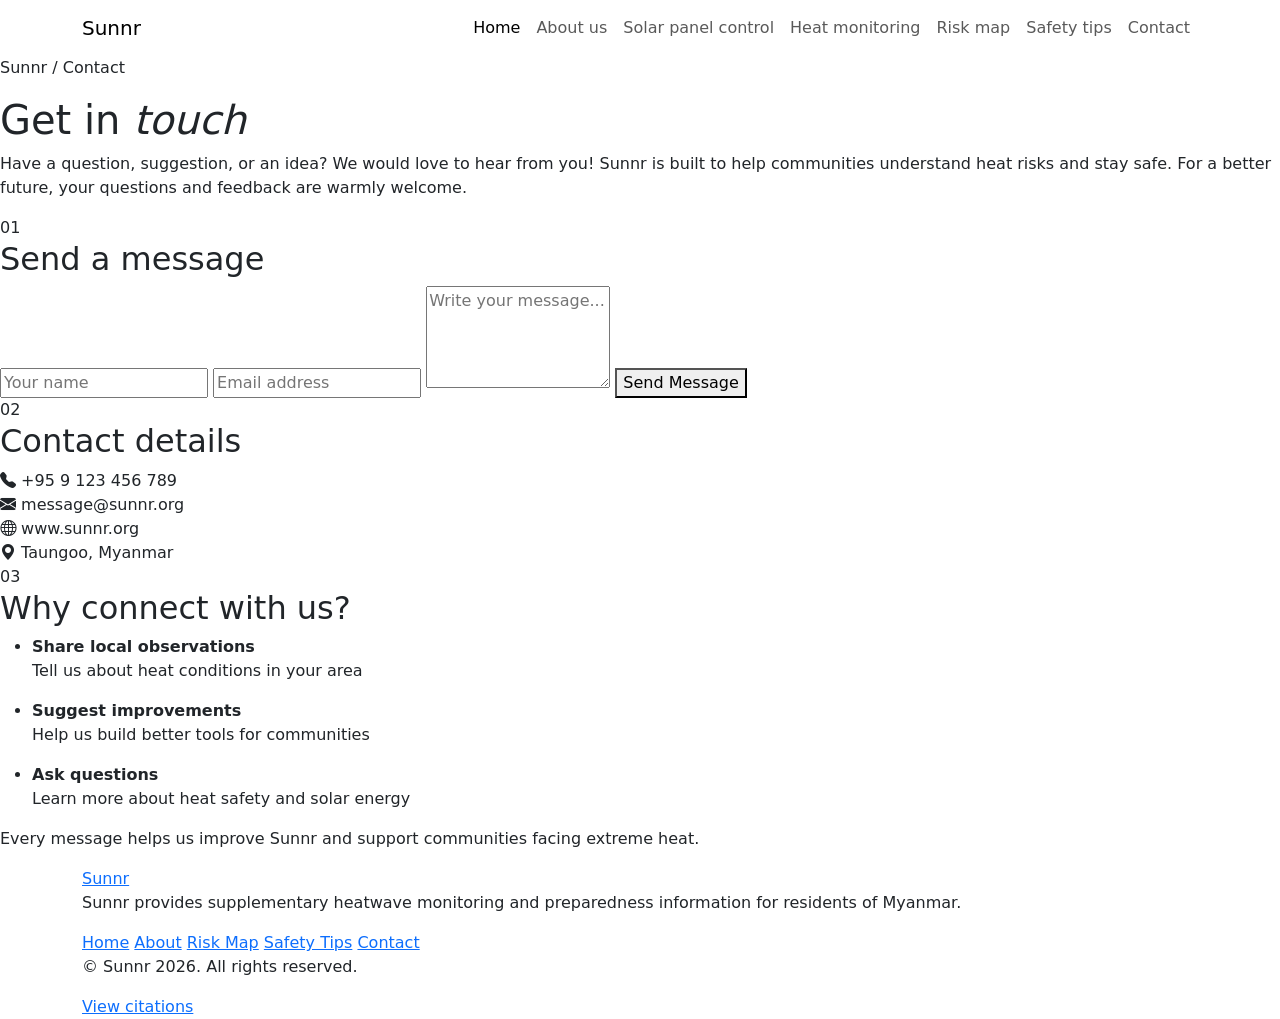
==== commit 9cab222c: "heat.html" ====
--- a/contact.html
+++ b/contact.html
@@ -4,17 +4,13 @@
 <head>
     <meta charset="UTF-8">
     <meta name="viewport" content="width=device-width, initial-scale=1.0">
-    <title>Sunnr | Contact</title>
-    <link rel="icon" type="image/png" href="assets/images/logo.png">
-    <link rel="preconnect" href="https://fonts.googleapis.com">
-    <link rel="preconnect" href="https://fonts.gstatic.com" crossorigin>
-    <link href="https://fonts.googleapis.com/css2?family=Cormorant+Garamond:wght@400;500;600&family=DM+Mono:wght@400;500&family=DM+Sans:wght@400;500;600;700&family=Space+Grotesk:wght@500;600;700&display=swap" rel="stylesheet">
+    <title>Contact | Sunnr</title>
     <link href="https://cdn.jsdelivr.net/npm/bootstrap@5.3.3/dist/css/bootstrap.min.css" rel="stylesheet">
     <link rel="stylesheet" href="https://cdn.jsdelivr.net/npm/bootstrap-icons@1.11.3/font/bootstrap-icons.min.css">
-    <link rel="stylesheet" href="style.css">
-    <script src="script.js" defer></script>
+    <link rel="stylesheet" href="contact.css">
+    
 </head>
-<body class="site-body contact-page">
+<body>
     <!-- Navigation Bar -->
     <header class="site-header">
         <nav class="navbar navbar-expand-xl site-navbar" aria-label="Main navigation">
@@ -23,13 +19,13 @@
             <button class="navbar-toggler" type="button" data-bs-toggle="collapse" data-bs-target="#mainNavbar" aria-controls="mainNavbar" aria-expanded="false" aria-label="Toggle navigation"><span class="menu-icon"></span></button>
             <div class="collapse navbar-collapse" id="mainNavbar">
               <ul class="navbar-nav ms-auto align-items-xl-center">
-                <li class="nav-item"><a class="nav-link" href="index.html">Home</a></li>
+                <li class="nav-item"><a class="nav-link active" aria-current="page" href="index.html">Home</a></li>
                 <li class="nav-item"><a class="nav-link" href="about.html">About us</a></li>
                 <li class="nav-item"><a class="nav-link" href="solar-control.html">Solar panel control</a></li>
                 <li class="nav-item"><a class="nav-link" href="monitoring.html">Heat monitoring</a></li>
                 <li class="nav-item"><a class="nav-link" href="risk-map.html">Risk map</a></li>
                 <li class="nav-item"><a class="nav-link" href="safety.html">Safety tips</a></li>
-                <li class="nav-item"><a class="nav-link active" aria-current="page" href="contact.html">Contact</a></li>
+                <li class="nav-item"><a class="nav-link" href="contact.html">Contact</a></li>
               </ul>
             </div>
           </div>
@@ -51,18 +47,10 @@
                 <span class="card-number">01</span>
                 <h2>Send a message</h2>
                 <form id="contactForm">
-                    <label class="visually-hidden" for="contactName">Your name</label>
-                    <input id="contactName" name="name" type="text" autocomplete="name" placeholder="Your name" maxlength="100" aria-describedby="contactNameError" required>
-                    <p class="contact-field-error" id="contactNameError" role="alert"></p>
-                    <label class="visually-hidden" for="contactEmail">Email address</label>
-                    <input id="contactEmail" name="email" type="email" autocomplete="email" placeholder="Email address" maxlength="254" aria-describedby="contactEmailError" required>
-                    <p class="contact-field-error" id="contactEmailError" role="alert"></p>
-                    <label class="visually-hidden" for="contactMessage">Message</label>
-                    <textarea id="contactMessage" name="message" rows="4" maxlength="2000" placeholder="Write your message..." aria-describedby="contactMessageError contactMessageCount" required></textarea>
-                    <p class="contact-field-error" id="contactMessageError" role="alert"></p>
-                    <output id="contactMessageCount" class="contact-message-count" for="contactMessage" hidden></output>
+                    <input type="text" placeholder="Your name" required>
+                    <input type="email" placeholder="Email address" required>
+                    <textarea rows="4" placeholder="Write your message..."required></textarea>
                     <button type="submit">Send Message</button>
-                    <p class="contact-form-status" id="contactFormStatus" role="status" aria-live="polite"></p>
                 </form>
             </div>
             <!-- Contact Info -->
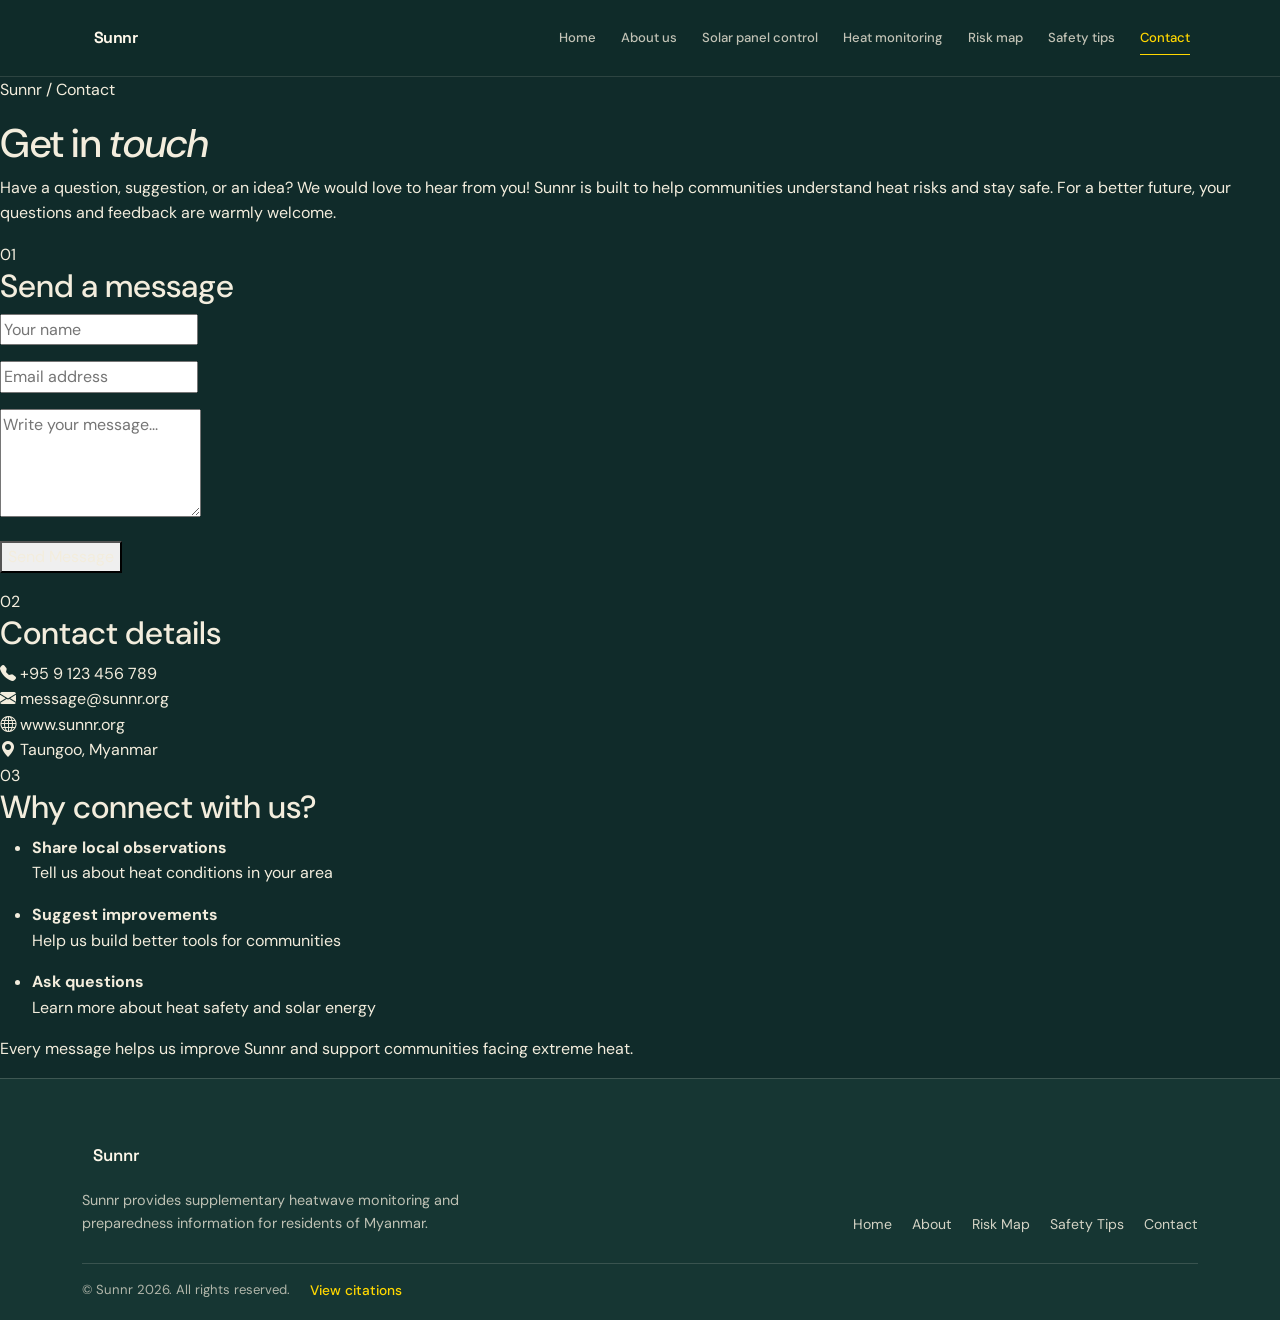
==== commit e3f50b2b: "Merge origin/main and resolve conflicts" ====
--- a/contact.html
+++ b/contact.html
@@ -4,13 +4,18 @@
 <head>
     <meta charset="UTF-8">
     <meta name="viewport" content="width=device-width, initial-scale=1.0">
-    <title>Contact | Sunnr</title>
+    <title>Sunnr | Contact</title>
+    <link rel="icon" type="image/png" href="assets/images/logo.png">
+    <link rel="preconnect" href="https://fonts.googleapis.com">
+    <link rel="preconnect" href="https://fonts.gstatic.com" crossorigin>
+    <link href="https://fonts.googleapis.com/css2?family=Cormorant+Garamond:wght@400;500;600&family=DM+Mono:wght@400;500&family=DM+Sans:wght@400;500;600;700&family=Space+Grotesk:wght@500;600;700&display=swap" rel="stylesheet">
     <link href="https://cdn.jsdelivr.net/npm/bootstrap@5.3.3/dist/css/bootstrap.min.css" rel="stylesheet">
     <link rel="stylesheet" href="https://cdn.jsdelivr.net/npm/bootstrap-icons@1.11.3/font/bootstrap-icons.min.css">
-    <link rel="stylesheet" href="contact.css">
-    
+    <link rel="stylesheet" href="style.css">
+    <script src="script.js" defer></script>
+   
 </head>
-<body>
+<body class="site-body contact-page">
     <!-- Navigation Bar -->
     <header class="site-header">
         <nav class="navbar navbar-expand-xl site-navbar" aria-label="Main navigation">
@@ -19,13 +24,13 @@
             <button class="navbar-toggler" type="button" data-bs-toggle="collapse" data-bs-target="#mainNavbar" aria-controls="mainNavbar" aria-expanded="false" aria-label="Toggle navigation"><span class="menu-icon"></span></button>
             <div class="collapse navbar-collapse" id="mainNavbar">
               <ul class="navbar-nav ms-auto align-items-xl-center">
-                <li class="nav-item"><a class="nav-link active" aria-current="page" href="index.html">Home</a></li>
+                <li class="nav-item"><a class="nav-link" href="index.html">Home</a></li>
                 <li class="nav-item"><a class="nav-link" href="about.html">About us</a></li>
                 <li class="nav-item"><a class="nav-link" href="solar-control.html">Solar panel control</a></li>
                 <li class="nav-item"><a class="nav-link" href="monitoring.html">Heat monitoring</a></li>
                 <li class="nav-item"><a class="nav-link" href="risk-map.html">Risk map</a></li>
                 <li class="nav-item"><a class="nav-link" href="safety.html">Safety tips</a></li>
-                <li class="nav-item"><a class="nav-link" href="contact.html">Contact</a></li>
+                <li class="nav-item"><a class="nav-link active" aria-current="page" href="contact.html">Contact</a></li>
               </ul>
             </div>
           </div>
@@ -47,10 +52,18 @@
                 <span class="card-number">01</span>
                 <h2>Send a message</h2>
                 <form id="contactForm">
-                    <input type="text" placeholder="Your name" required>
-                    <input type="email" placeholder="Email address" required>
-                    <textarea rows="4" placeholder="Write your message..."required></textarea>
+                    <label class="visually-hidden" for="contactName">Your name</label>
+                    <input id="contactName" name="name" type="text" autocomplete="name" placeholder="Your name" maxlength="100" aria-describedby="contactNameError" required>
+                    <p class="contact-field-error" id="contactNameError" role="alert"></p>
+                    <label class="visually-hidden" for="contactEmail">Email address</label>
+                    <input id="contactEmail" name="email" type="email" autocomplete="email" placeholder="Email address" maxlength="254" aria-describedby="contactEmailError" required>
+                    <p class="contact-field-error" id="contactEmailError" role="alert"></p>
+                    <label class="visually-hidden" for="contactMessage">Message</label>
+                    <textarea id="contactMessage" name="message" rows="4" maxlength="2000" placeholder="Write your message..." aria-describedby="contactMessageError contactMessageCount" required></textarea>
+                    <p class="contact-field-error" id="contactMessageError" role="alert"></p>
+                    <output id="contactMessageCount" class="contact-message-count" for="contactMessage" hidden></output>
                     <button type="submit">Send Message</button>
+                    <p class="contact-form-status" id="contactFormStatus" role="status" aria-live="polite"></p>
                 </form>
             </div>
             <!-- Contact Info -->
--- a/style.css
+++ b/style.css
@@ -0,0 +1,8627 @@
+﻿/* Theme variables */
+:root {
+  --teal: #102b2a;
+  --cream: #f3eddd;
+  --cream-bright: #fff9eb;
+  --yellow: #ffd700;
+  --rust: #bd573c;
+  --data-blue: #83bfff;
+  --data-blue-dark: #102b49;
+  --serif: "Cormorant Garamond", Georgia, serif;
+  --sans: "DM Sans", Arial, sans-serif;
+  --mono: "DM Mono", monospace;
+  --mono-label-size: .875rem;
+}
+
+* {
+  box-sizing: border-box;
+}
+
+html,
+body {
+  width: 100%;
+  min-width: 320px;
+  height: 100%;
+  margin: 0;
+}
+
+body {
+  overflow: hidden;
+  color: var(--cream);
+  background: var(--teal);
+  font: 400 16px/1.6 var(--sans);
+  -webkit-font-smoothing: antialiased;
+}
+
+button,
+input {
+  font: inherit;
+}
+
+button {
+  color: inherit;
+}
+
+a {
+  color: inherit;
+}
+
+.film-grain {
+  position: absolute;
+  z-index: 50;
+  inset: 0;
+  pointer-events: none;
+  opacity: .04;
+  background-image: url("data:image/svg+xml,%3Csvg viewBox='0 0 180 180' xmlns='http://www.w3.org/2000/svg'%3E%3Cfilter id='n'%3E%3CfeTurbulence type='fractalNoise' baseFrequency='.91' numOctaves='3' stitchTiles='stitch'/%3E%3C/filter%3E%3Crect width='100%25' height='100%25' filter='url(%23n)' opacity='.36'/%3E%3C/svg%3E");
+}
+
+.scene-kicker,
+.stamp-label,
+.solar-reading > span:first-child,
+.solar-reading > i,
+.generation-note > span,
+.solar-footnote,
+.alert-overline,
+.alert-location,
+.warning-signoff > span:last-child,
+.story-control {
+  font-family: var(--sans);
+  font-size: 14px;
+  font-weight: 400;
+  letter-spacing: .02em;
+  line-height: 1.5;
+}
+
+.stamp-label,
+.solar-reading > span:first-child,
+.solar-reading > i,
+.generation-note > span,
+.alert-location {
+  font-family: var(--mono);
+  font-size: var(--mono-label-size);
+  line-height: 1.55;
+}
+
+.scene-kicker,
+.alert-overline {
+  letter-spacing: 0;
+}
+
+/* hero carousel and slides */
+.story-viewport {
+  position: absolute;
+  inset: 0;
+  overflow: hidden;
+  touch-action: pan-y;
+}
+
+.story-track {
+  display: flex;
+  height: 100%;
+  transition: transform .9s cubic-bezier(.22,.75,.17,1);
+  will-change: transform;
+}
+
+.story-slide {
+  position: relative;
+  flex: 0 0 100%;
+  height: 100%;
+  min-height: 650px;
+  overflow: hidden;
+  isolation: isolate;
+}
+
+.scene-video {
+  position: absolute;
+  z-index: -3;
+  inset: -4%;
+  width: 108%;
+  height: 108%;
+  object-fit: cover;
+  filter: saturate(.68) contrast(1.08);
+}
+
+.scene-wash {
+  position: absolute;
+  z-index: -2;
+  inset: 0;
+}
+
+.heat-slide {
+  background: #193a35;
+}
+
+.heat-wash {
+  background: linear-gradient(90deg, rgba(12,34,32,.93) 0%, rgba(12,34,32,.84) 29%, rgba(12,34,32,.45) 60%, rgba(12,34,32,.17) 100%), linear-gradient(0deg, rgba(12,34,32,.72), transparent 43%), radial-gradient(ellipse at 78% 22%, rgba(255,215,0,.13), transparent 36%);
+}
+
+.solar-slide {
+  background: #28332f;
+}
+
+.solar-slide .scene-video {
+  filter: saturate(.82) contrast(1.02);
+}
+
+.solar-wash {
+  background: linear-gradient(90deg, rgba(17,28,26,.86) 0%, rgba(22,33,30,.76) 18%, rgba(25,35,31,.48) 38%, transparent 68%);
+}
+
+.warning-slide {
+  background: #762f24;
+}
+
+.warning-wash {
+  background: linear-gradient(105deg, rgba(112,44,32,.78), rgba(166,64,43,.61) 53%, rgba(113,46,34,.64)), linear-gradient(0deg, rgba(83,32,25,.54), transparent 52%);
+}
+
+.warning-video {
+  filter: saturate(.75) sepia(.1) contrast(1.04);
+}
+
+.warning-sun {
+  display: none;
+}
+
+.scene-grid {
+  position: absolute;
+  inset: 0;
+  width: 100%;
+  height: 100%;
+  padding: 0 5.2vw;
+}
+
+.heat-grid .row {
+  padding: 3% 7% 2% 8%;
+}
+
+.heat-copy-column {
+  position: relative;
+  padding-top: 2vh;
+}
+
+/* headline and text styling for the story slides */
+.scene-kicker {
+  margin: 0 0 2.2vh 1.3vw;
+  color: rgba(243,237,221,.73);
+  font-size: 14px;
+}
+
+.heat-title,
+.solar-title,
+.warning-title {
+  margin: 0;
+  padding-top: .05em;
+  color: var(--cream-bright);
+  font: 500 clamp(4.5rem, 8vw, 8rem)/.98 var(--serif);
+  letter-spacing: -.035em;
+}
+
+.heat-title {
+  font-size: clamp(4.5rem, 6.6vw, 7.6rem);
+}
+
+.heat-title em,
+.solar-title em {
+  position: relative;
+  left: clamp(0px, 3vw, 48px);
+  color: var(--yellow);
+  font-weight: 400;
+}
+
+.heat-intro {
+  width: min(420px, 78%);
+  margin: 2rem 0 0 clamp(0px, 7vw, 100px);
+  color: rgba(243,237,221,.87);
+  font: 400 1.2rem/1.65 var(--serif);
+}
+
+/* current conditions card with the live temperature readout */
+.temperature-stamp {
+  width: 180px;
+  min-height: 0;
+  margin: 10vh 0 0 1vw;
+  padding: 16px 18px;
+  color: #172c29;
+  border: 1px solid rgba(243,237,221,.5);
+  background: rgba(243,237,221,.94);
+}
+
+.stamp-label {
+  display: block;
+  color: #58665e;
+  white-space: nowrap;
+}
+
+.temperature-stamp > strong {
+  display: inline-flex;
+  align-items: baseline;
+  gap: .1em;
+  margin: 8px 0 0;
+  font: 500 5rem/.95 var(--serif);
+  white-space: nowrap;
+}
+
+.temperature-stamp .temperature-value {
+  letter-spacing: -.09em;
+}
+
+.temperature-stamp .temperature-unit {
+  display: inline-flex;
+  flex: 0 0 auto;
+  align-items: baseline;
+  gap: .04em;
+  color: #172c29;
+  font: 400 .24em/1 var(--mono);
+  white-space: nowrap;
+}
+
+.temperature-stamp .temperature-degree {
+  color: var(--rust);
+}
+
+.solar-grid .row {
+  padding: 3% 7% 2% 8%;
+}
+
+.solar-kicker {
+  margin-bottom: 3.4vh;
+  font-size: 14px;
+}
+
+.solar-title {
+  font-size: clamp(3rem, 4.8vw, 4.5rem);
+  line-height: .98;
+}
+
+.solar-title em {
+  left: 0;
+}
+
+.solar-footnote {
+  max-width: 500px;
+  margin: 3.4vh 0 0 2vw;
+  color: rgba(243,237,221,.86);
+  font-size: 14px;
+  line-height: 1.6;
+}
+
+.solar-readings-column {
+  position: relative;
+  display: grid;
+  grid-template-columns: repeat(2, minmax(0, 1fr));
+  grid-template-rows: auto auto auto;
+  align-content: center;
+  gap: 14px;
+  height: min(72vh, 620px);
+}
+
+.solar-reading {
+  position: static;
+  z-index: 2;
+  display: flex;
+  min-width: 0;
+  flex-direction: column;
+  padding: 16px 18px;
+  color: var(--cream-bright);
+  background: rgba(22,32,29,.78);
+  border: 1px solid rgba(243,237,221,.34);
+  backdrop-filter: blur(8px);
+}
+
+.solar-reading > span:first-child {
+  color: rgba(243,237,221,.84);
+}
+
+.solar-reading strong {
+  display: inline-flex;
+  align-items: baseline;
+  gap: .12em;
+  color: var(--data-blue);
+  font: 500 5.7rem/.98 var(--serif);
+  font-variant-numeric: lining-nums;
+  letter-spacing: -.06em;
+  white-space: nowrap;
+}
+
+.solar-reading strong small {
+  color: var(--data-blue);
+  font: 400 1rem/1 var(--mono);
+  letter-spacing: 0;
+}
+
+.solar-reading > i {
+  margin-top: 9px;
+  color: rgba(243,237,221,.78);
+  font-style: normal;
+}
+
+.solar-resource-reading,
+.grid-supply-reading {
+  width: 100%;
+}
+
+.solar-resource-reading strong {
+  font-size: clamp(2.8rem, 4vw, 4.4rem);
+}
+
+.grid-supply-reading strong {
+  font-size: clamp(3rem, 4vw, 4.4rem);
+}
+
+.grid-supply-reading > span:first-child,
+.grid-supply-reading > i {
+  color: rgba(243,237,221,.82);
+}
+
+.generation-note {
+  position: static;
+  grid-column: 1 / -1;
+  display: flex;
+  flex-direction: column;
+  gap: 6px;
+  padding: 12px 14px;
+  color: var(--cream-bright);
+  background: rgba(22,32,29,.58);
+  border: 1px solid rgba(243,237,221,.25);
+}
+
+.generation-note > span {
+  color: rgba(243,237,221,.77);
+  font-size: 14px;
+}
+
+.generation-note > span:first-child {
+  color: var(--data-blue);
+}
+
+.generation-note p {
+  margin: 0;
+  color: rgba(243,237,221,.9);
+  font: 400 .94rem/1.45 var(--sans);
+}
+
+.generation-note a,
+.solar-reading a {
+  color: var(--data-blue);
+  text-decoration-color: rgba(131,191,255,.65);
+  text-underline-offset: 2px;
+}
+
+.generation-note a {
+  align-self: flex-start;
+  font: 400 var(--mono-label-size)/1.45 var(--mono);
+}
+
+.solar-reading a:hover,
+.generation-note a:hover {
+  color: var(--cream-bright);
+}
+
+.solar-control {
+  position: static;
+  grid-column: 1 / -1;
+  display: flex;
+  align-items: center;
+  gap: 14px;
+  min-width: 0;
+  padding: 13px 15px;
+  color: var(--cream);
+  background: rgba(22,32,29,.96);
+  border: 1px solid rgba(243,237,221,.25);
+}
+
+.control-wordmark {
+  color: var(--data-blue);
+  font: 500 .8rem/1.05 var(--serif);
+}
+
+.control-description {
+  display: flex;
+  flex: 1;
+  flex-direction: column;
+  gap: 4px;
+}
+
+.control-description b {
+  font: 500 .72rem var(--sans);
+}
+
+.control-description small {
+  color: rgba(243,237,221,.78);
+  font-size: .68rem;
+  line-height: 1.5;
+}
+
+.control-description a {
+  align-self: flex-start;
+  color: var(--data-blue);
+  font: 400 var(--mono-label-size)/1.45 var(--mono);
+  text-decoration-color: rgba(131,191,255,.65);
+  text-underline-offset: 2px;
+}
+
+.control-description a:hover {
+  color: var(--cream-bright);
+}
+
+.warning-grid .row {
+  padding: 4% 6% 2% 8%;
+}
+
+.warning-kicker {
+  margin: 0 0 4vh 1vw;
+  font-size: 14px;
+}
+
+.warning-title {
+  font-size: clamp(3.5rem, 5.5vw, 7rem);
+  line-height: 1.02;
+}
+
+.warning-title em {
+  color: var(--yellow);
+  font-weight: 400;
+}
+
+.warning-main-alert {
+  position: relative;
+  z-index: 3;
+  width: min(400px, 100%);
+  margin: 9vh 0 0 auto;
+  padding: 23px 23px 21px;
+  color: #1b302c;
+  background: var(--cream);
+  clip-path: polygon(0 1%,100% 0,99% 100%,1% 98%);
+}
+
+.alert-overline {
+  display: flex;
+  align-items: center;
+  gap: 8px;
+  color: #69746a;
+  white-space: nowrap;
+  font-size: 14px;
+}
+
+.alert-overline i {
+  width: 7px;
+  height: 7px;
+  border-radius: 50%;
+  background: var(--rust);
+}
+
+.alert-temperature {
+  display: flex;
+  align-items: baseline;
+  gap: .35rem;
+  margin-top: 11px;
+  line-height: 1;
+}
+
+.alert-temperature strong {
+  font: 500 7rem/.86 var(--serif);
+  letter-spacing: -.09em;
+}
+
+.alert-temperature .temperature-unit {
+  display: inline-flex;
+  align-items: baseline;
+  gap: .04em;
+  color: #637066;
+  font: 400 var(--mono-label-size)/1.2 var(--mono);
+  white-space: nowrap;
+}
+
+.alert-temperature .temperature-degree {
+  color: var(--rust);
+}
+
+.alert-location {
+  display: block;
+  margin-top: 12px;
+  color: #5e6a61;
+  font-size: 14px;
+  line-height: 1.55;
+}
+
+.alert-location > span {
+  color: #883e2d;
+  font-weight: 500;
+}
+
+.alert-location i {
+  padding: 0 4px;
+  color: var(--rust);
+  font-style: normal;
+}
+
+.alert-divider {
+  height: 1px;
+  display: block;
+  margin: 16px 0 12px;
+  background: rgba(16,43,42,.26);
+}
+
+.warning-main-alert p {
+  margin: 0;
+  font: 400 1.13rem/1.6 var(--serif);
+}
+
+.warning-signoff {
+  display: flex;
+  align-items: center;
+  gap: 10px;
+  margin: 4vh 0 0 auto;
+  color: var(--cream);
+}
+
+.signoff-star {
+  color: var(--yellow);
+  font-size: 1.7rem;
+}
+
+.warning-signoff p {
+  flex: 1;
+  max-width: 245px;
+  margin: 0;
+  font: 400 1rem/1.6 var(--serif);
+}
+
+.warning-signoff > span:last-child {
+  color: rgba(243,237,221,.76);
+  font-size: 14px;
+}
+
+.story-navigation {
+  position: absolute;
+  z-index: 30;
+  right: 4.5vw;
+  bottom: 16px;
+  left: 4.5vw;
+  height: 58px;
+  color: var(--cream);
+}
+
+.story-progress {
+  position: absolute;
+  bottom: 17px;
+  left: 0;
+  width: min(230px, 25vw);
+  height: 10px;
+  padding: 4px 0;
+  border: 0;
+  outline: 0;
+  background: linear-gradient(to bottom, transparent 4px, rgba(243,237,221,.3) 4px, rgba(243,237,221,.3) 5px, transparent 5px);
+  cursor: pointer;
+}
+
+.story-progress i {
+  width: 33.333%;
+  height: 2px;
+  display: block;
+  background: var(--yellow);
+  transition: width .65s cubic-bezier(.22,.75,.17,1);
+}
+
+.story-progress:focus-visible {
+  outline: 2px solid var(--yellow);
+  outline-offset: 4px;
+}
+
+.story-controls {
+  position: absolute;
+  right: 0;
+  bottom: 3px;
+  display: flex;
+  gap: 24px;
+}
+
+.story-control {
+  display: inline-flex;
+  align-items: center;
+  justify-content: center;
+  width: 48px;
+  height: 48px;
+  padding: 0;
+  border: 0;
+  color: rgba(243,237,221,.75);
+  background: transparent;
+  cursor: pointer;
+  font-size: 14px;
+}
+
+.story-control i {
+  color: var(--yellow);
+  font-size: 1.8rem;
+  transition: transform .2s ease,color .2s ease;
+}
+
+.previous-control:hover i {
+  transform: translateX(-5px);
+}
+
+.next-control:hover i {
+  transform: translateX(5px);
+}
+
+.story-control:focus-visible {
+  outline: 2px solid var(--yellow);
+  outline-offset: 4px;
+}
+
+.story-navigation.is-transitioning {
+  pointer-events: none;
+}
+
+@media (max-width: 991.98px) {
+  .scene-grid {
+    padding: 0 6vw;
+  }
+
+  .heat-grid .row,
+  .solar-grid .row,
+  .warning-grid .row {
+    padding: 9% 2% 14%;
+  }
+
+  .heat-title {
+      font-size: clamp(4.5rem, 9vw, 6.5rem);
+  }
+
+  .temperature-stamp {
+    width: 165px;
+    margin: 4vh 0 0;
+  }
+
+  .temperature-stamp > strong {
+    font-size: 4.5rem;
+  }
+
+  .heat-intro {
+    margin-left: 13vw;
+  }
+
+  .solar-title {
+    font-size: clamp(3.5rem, 6vw, 4.6rem);
+  }
+
+  .warning-title {
+    font-size: clamp(5.7rem, 11vw, 8rem);
+  }
+
+  .solar-readings-column {
+    height: 48vh;
+    margin-top: 2vh;
+  }
+
+  .warning-main-alert {
+    width: min(350px, 100%);
+    margin-top: 2vh;
+  }
+
+  .warning-signoff {
+    margin-top: 2vh;
+  }
+}
+
+@media (max-width: 767.98px) {
+  .story-slide {
+    min-height: 610px;
+  }
+
+  .scene-grid {
+    padding: 0 6vw;
+  }
+
+  .heat-grid .row,
+  .solar-grid .row,
+  .warning-grid .row {
+    align-content: center;
+    padding: 8% 0 14%;
+  }
+
+  .heat-copy-column {
+    padding-top: 0;
+  }
+
+  .scene-kicker {
+    margin: 0 0 3vh 0;
+    font-size: 14px;
+  }
+
+  .heat-title {
+    font-size: clamp(3.2rem, 10vw, 4.8rem);
+  }
+
+  .heat-title em {
+    left: 0;
+  }
+
+  .heat-intro {
+    width: min(440px, 100%);
+    margin: 1.2rem 0 0;
+    font-size: 1rem;
+  }
+
+  .temperature-stamp {
+    display: none;
+  }
+
+  .stamp-label {
+    font-size: var(--mono-label-size);
+  }
+
+  .temperature-stamp > strong {
+    margin-top: 8px;
+    font-size: 3.8rem;
+  }
+
+  .temperature-stamp sup {
+    font-size: 1.6rem;
+  }
+
+  .solar-grid .row {
+    align-content: start;
+    padding-top: 15%;
+  }
+
+  .solar-kicker {
+    margin-bottom: 2.3vh;
+  }
+
+  .solar-title {
+    font-size: clamp(3rem, 9vw, 4.2rem);
+  }
+
+  .solar-title em {
+    left: 0;
+  }
+
+  .solar-footnote {
+    margin: 2vh 0 0;
+  }
+
+  .solar-readings-column {
+    height: auto;
+    min-height: 0;
+    margin-top: 1.5vh;
+    gap: 8px;
+  }
+
+  .solar-reading {
+    padding: 9px 11px;
+  }
+
+  .solar-reading strong {
+    font-size: 3.5rem;
+  }
+
+  .battery-reading strong {
+    font-size: 3.5rem;
+  }
+
+  .generation-note {
+    padding: 8px;
+    gap: 3px;
+  }
+
+  .solar-control {
+    min-width: 0;
+    width: 100%;
+    gap: 8px;
+    padding: 9px;
+  }
+
+  .control-wordmark {
+    display: none;
+  }
+
+  .control-description b {
+    font-size: .74rem;
+  }
+
+  .control-description small {
+    font-size: .65rem;
+  }
+
+  .warning-grid .row {
+    align-content: start;
+    padding-top: 18%;
+  }
+
+  .warning-kicker {
+    margin-bottom: 2.8vh;
+  }
+
+  .warning-title {
+    font-size: clamp(3.4rem, 12vw, 5rem);
+  }
+
+  .warning-main-alert {
+    width: min(360px, 100%);
+    margin: 2.5vh auto 0 0;
+    padding: 14px 16px;
+  }
+
+  .alert-temperature strong {
+    font-size: 4.8rem;
+  }
+
+  .alert-divider {
+    margin: 10px 0 8px;
+  }
+
+  .warning-main-alert p {
+    font-size: 1.05rem;
+  }
+
+  .warning-signoff {
+    gap: 7px;
+    margin: 1.5vh 0 0;
+  }
+
+  .warning-signoff p {
+    max-width: 200px;
+    font-size: .95rem;
+  }
+
+  .story-navigation {
+    right: 6vw;
+    left: 6vw;
+  }
+
+  .story-progress {
+    width: min(150px, 35vw);
+  }
+
+  .story-controls {
+    gap: 10px;
+  }
+
+  .story-control {
+    width: 40px;
+    height: 42px;
+  }
+
+  .story-control i {
+    font-size: 1.6rem;
+  }
+}
+
+@media (min-width: 1600px) and (min-height: 850px) {
+  .masthead {
+    padding-top: 36px;
+  }
+
+  .scene-grid {
+    padding-right: 6.5vw;
+    padding-left: 6.5vw;
+  }
+
+  .heat-grid .row,
+  .solar-grid .row,
+  .warning-grid .row {
+    padding-right: 8%;
+    padding-left: 9%;
+  }
+
+  .heat-title {
+    font-size: clamp(6rem, 6vw, 8rem);
+  }
+
+  .solar-title {
+    font-size: clamp(4.5rem, 5vw, 6.5rem);
+  }
+
+  .warning-title {
+    font-size: clamp(5.5rem, 6vw, 8rem);
+  }
+
+  .heat-intro {
+    width: min(440px, 82%);
+    font-size: 1.2rem;
+  }
+
+  .solar-footnote {
+    max-width: 540px;
+    font-size: 14px;
+  }
+
+  .warning-main-alert {
+    width: min(430px, 100%);
+    padding: 28px 30px;
+  }
+}
+
+@media (max-width: 380px) {
+  .heat-title {
+    font-size: 3.2rem;
+  }
+
+  .warning-title {
+    font-size: 3.4rem;
+  }
+
+  .story-progress {
+    width: 95px;
+  }
+}
+
+.solar-content {
+  padding: 4% 6% 5% 7% !important;
+}
+
+.solar-copy {
+  position: relative;
+  z-index: 1;
+}
+
+.solar-copy .solar-kicker {
+  margin: 0 0 2.5vh;
+}
+
+.solar-copy .solar-title {
+  font-size: clamp(3rem, 4.8vw, 4.5rem);
+  line-height: .98;
+}
+
+.solar-copy .solar-title em {
+  left: 0;
+}
+
+.solar-intro {
+  max-width: 470px;
+  margin: 2.6vh 0 0;
+  color: var(--cream-bright);
+  font: 400 20px/1.55 var(--serif);
+}
+
+.solar-caveat {
+  max-width: 460px;
+  margin: 1.5vh 0 0;
+  color: rgba(243,237,221,.94);
+  font-size: 16px;
+  line-height: 1.6;
+}
+
+.research-trigger {
+  display: inline-flex;
+  align-items: center;
+  gap: 14px;
+  margin-top: 2.2vh;
+  padding: 10px 0;
+  border: 0;
+  border-bottom: 1px solid rgba(243,237,221,.6);
+  color: var(--cream-bright);
+  background: transparent;
+  font: 500 14px/1.45 var(--mono);
+  cursor: pointer;
+}
+
+.research-trigger i {
+  color: var(--yellow);
+  transition: transform .2s ease;
+}
+
+.research-trigger:hover i {
+  transform: translate(3px,-3px);
+}
+
+.research-trigger:focus-visible,
+.official-warning a:focus-visible,
+.heat-sources a:focus-visible,
+.modal-source-link:focus-visible {
+  outline: 2px solid var(--yellow);
+  outline-offset: 4px;
+}
+
+.solar-steps {
+  display: flex;
+  flex-direction: column;
+  gap: 12px;
+}
+
+.solar-step {
+  display: grid;
+  grid-template-columns: 38px 1fr 38px;
+  align-items: center;
+  gap: 14px;
+  padding: 17px 19px;
+  border: 1px solid rgba(243,237,221,.35);
+  background: rgba(16,35,32,.68);
+  backdrop-filter: blur(8px);
+}
+
+.solar-step-number {
+  align-self: start;
+  padding-top: 2px;
+  color: var(--yellow);
+  font: 400 14px/1.5 var(--mono);
+}
+
+.solar-step h3 {
+  margin: 0;
+  color: var(--cream-bright);
+  font: 500 1.55rem/1.1 var(--serif);
+}
+
+.solar-step p {
+  margin: 6px 0 0;
+  color: rgba(243,237,221,.96);
+  font-size: 17px;
+  letter-spacing: 0;
+  line-height: 1.55;
+}
+
+.solar-step > i {
+  color: var(--yellow);
+  font-size: 1.45rem;
+  text-align: center;
+}
+
+.warning-grid .row {
+  padding: 4% 6% 5% 7%;
+}
+
+.warning-copy {
+  position: relative;
+  z-index: 1;
+}
+
+.warning-copy .warning-kicker {
+  margin: 0 0 2.5vh;
+}
+
+.warning-copy .warning-title {
+  font-size: clamp(3.5rem, 5.5vw, 7rem);
+  line-height: 1.02;
+}
+
+.warning-intro {
+  max-width: 430px;
+  margin: 3vh 0 0 2vw;
+  color: rgba(243,237,221,.91);
+  font: 400 20px/1.55 var(--serif);
+}
+
+.warning-content {
+  position: relative;
+  z-index: 1;
+}
+
+.official-warning {
+  padding: 17px 19px;
+  color: #20312d;
+  background: var(--cream);
+  clip-path: polygon(0 1%,100% 0,99% 100%,1% 98%);
+}
+
+.official-warning-label {
+  display: flex;
+  align-items: center;
+  gap: 8px;
+  color: #7e402f;
+  font: 500 14px/1.5 var(--mono);
+}
+
+.official-warning-label i {
+  color: var(--rust);
+  font-size: .9rem;
+}
+
+.official-warning p {
+  margin: 8px 0 7px;
+  font: 400 18px/1.55 var(--serif);
+}
+
+.official-warning a {
+  color: #843d2d;
+  font: 500 14px/1.5 var(--mono);
+  text-decoration-color: rgba(132,61,45,.5);
+  text-underline-offset: 3px;
+}
+
+.official-warning a i {
+  margin-left: 3px;
+}
+
+.heat-guidance {
+  display: grid;
+  gap: 5px;
+  margin-top: 12px;
+  padding: 5px 17px;
+  border-left: 1px solid rgba(255,215,0,.75);
+  background: rgba(31,36,30,.48);
+}
+
+.heat-guidance p {
+  margin: 0;
+  padding: 9px 0;
+  color: rgba(255,249,235,.94);
+  font: 400 18px/1.55 var(--serif);
+}
+
+.heat-guidance p + p {
+  border-top: 1px solid rgba(243,237,221,.19);
+}
+
+.heat-guidance .heat-emergency strong {
+  color: var(--yellow);
+  font-weight: 600;
+}
+
+.heat-sources {
+  margin: 9px 0 0;
+  color: rgba(255,249,235,.92);
+  font: 400 14px/1.55 var(--mono);
+}
+
+.heat-sources a {
+  text-decoration-color: rgba(243,237,221,.5);
+  text-decoration-thickness: 1px;
+  text-underline-offset: 3px;
+}
+
+.solar-research-modal {
+  z-index: 1060;
+}
+
+.solar-research-modal .modal-dialog {
+  max-width: 760px;
+}
+
+.solar-research-modal .modal-content {
+  overflow: hidden;
+  border: 1px solid rgba(243,237,221,.28);
+  border-radius: 2px;
+  color: var(--cream);
+  background: #173431;
+  box-shadow: 0 24px 80px rgba(0,0,0,.4);
+  max-height: calc(100vh - 2rem);
+}
+
+.solar-research-modal .modal-header {
+  align-items: flex-start;
+  padding: 25px 30px 18px;
+  border-bottom: 1px solid rgba(243,237,221,.2);
+}
+
+.solar-research-modal .modal-kicker {
+  margin: 0 0 8px;
+  color: var(--yellow);
+  font: 400 14px/1.5 var(--mono);
+  letter-spacing: .08em;
+}
+
+.solar-research-modal .modal-title {
+  max-width: 590px;
+  color: var(--cream-bright);
+  font: 500 clamp(2rem, 4vw, 3.25rem)/1.02 var(--serif);
+}
+
+.solar-research-modal .btn-close {
+  filter: invert(1);
+  opacity: .8;
+}
+
+.solar-research-modal .btn-close:focus-visible {
+  box-shadow: 0 0 0 3px rgba(255,215,0,.65);
+}
+
+.solar-research-modal .modal-body {
+  padding: 22px 30px 30px;
+  overflow-y: auto;
+}
+
+.solar-research-modal .modal-body p {
+  max-width: 650px;
+  margin: 0 0 14px;
+  color: rgba(243,237,221,.9);
+  font: 400 18px/1.6 var(--sans);
+}
+
+.modal-source-link {
+  display: inline-flex;
+  align-items: center;
+  gap: 8px;
+  margin-top: 5px;
+  color: var(--yellow);
+  font: 500 14px/1.5 var(--mono);
+  text-underline-offset: 3px;
+}
+
+.modal-source-link:hover {
+  color: var(--cream-bright);
+}
+
+@media (max-width: 991.98px) {
+  .solar-content {
+    padding: 7% 2% 13% !important;
+  }
+
+  .solar-copy .solar-title {
+    font-size: clamp(2.8rem, 5vw, 4rem);
+  }
+
+  .solar-steps {
+    margin-top: 2.4vh;
+  }
+
+  .solar-step {
+    padding: 12px 15px;
+  }
+
+  .warning-grid .row {
+    padding: 7% 2% 13%;
+  }
+
+  .warning-copy .warning-title {
+    font-size: clamp(5.5rem, 10vw, 7.5rem);
+  }
+
+  .warning-intro {
+    margin-top: 1.8vh;
+  }
+
+  .warning-content {
+    margin-top: 2vh;
+  }
+}
+
+@media (max-width: 767.98px) {
+  .solar-content {
+    align-content: start;
+    padding: 12% 0 23% !important;
+  }
+
+  .solar-copy .solar-kicker {
+    margin-bottom: 1.5vh;
+  }
+
+  .solar-copy .solar-title {
+    font-size: clamp(2.6rem, 8vw, 3.8rem);
+  }
+
+  .solar-intro {
+    max-width: 550px;
+    margin-top: .7vh;
+    font-size: 16px;
+    line-height: 1.5;
+  }
+
+  .solar-caveat {
+    margin-top: .3vh;
+    font-size: 15px;
+    line-height: 1.5;
+  }
+
+  .research-trigger {
+    margin-top: .3vh;
+    padding: 2px 0;
+  }
+
+  .solar-steps {
+    gap: 3px;
+    margin-top: .4vh;
+  }
+
+  .solar-step {
+    grid-template-columns: 25px 1fr 25px;
+    gap: 8px;
+    padding: 4px 9px;
+  }
+
+  .solar-step h3 {
+    font-size: 1.15rem;
+  }
+
+  .solar-step p {
+    margin-top: 2px;
+    font-size: 15px;
+    line-height: 1.5;
+  }
+
+  .solar-step > i {
+    font-size: 1.1rem;
+  }
+
+  .warning-grid .row {
+    align-content: start;
+    padding: 12% 0 22%;
+  }
+
+  .warning-copy     .warning-kicker {
+    margin-bottom: 1.5vh;
+  }
+
+  .warning-copy .warning-title {
+    font-size: clamp(3.25rem, 10.5vw, 4.6rem);
+  }
+
+  .warning-intro {
+    max-width: 480px;
+    margin: .7vh 0 0;
+    font-size: 16px;
+    line-height: 1.5;
+  }
+
+  .warning-content {
+    margin-top: .5vh;
+  }
+
+  .official-warning {
+    padding: 4px 11px;
+  }
+
+  .official-warning-label,
+  .official-warning a {
+    font-size: 14px;
+    line-height: 1.5;
+  }
+
+  .official-warning p {
+    margin: 3px 0;
+    font-size: 16px;
+    line-height: 1.5;
+  }
+
+  .heat-guidance {
+    gap: 4px;
+    margin-top: 6px;
+    padding: 2px 10px;
+  }
+
+  .heat-guidance p {
+    padding: 2px 0;
+    font-size: 16px;
+    line-height: 1.5;
+  }
+
+  .heat-sources {
+    margin-top: 2px;
+    font-size: 14px;
+    line-height: 1.5;
+  }
+
+  .solar-research-modal .modal-dialog {
+    margin: 8px;
+  }
+
+  .solar-research-modal .modal-header {
+    padding: 14px 18px 11px;
+  }
+
+  .solar-research-modal .modal-body {
+    padding: 13px 18px 18px;
+  }
+
+  .solar-research-modal .modal-body p {
+    font-size: 16px;
+    line-height: 1.55;
+  }
+
+  .modal-source-link,
+  .solar-research-modal .modal-kicker {
+    font-size: 14px;
+  }
+}
+
+@media (max-width: 767.98px) and (max-height: 720px) {
+  .solar-grid,
+  .warning-grid {
+    overflow-y: auto;
+    scrollbar-width: none;
+    -ms-overflow-style: none;
+  }
+
+  .solar-grid .solar-content,
+  .warning-grid .row {
+    height: auto !important;
+    min-height: 100%;
+  }
+
+  .solar-grid::-webkit-scrollbar,
+  .warning-grid::-webkit-scrollbar {
+    display: none;
+  }
+}
+
+@media (prefers-reduced-motion: reduce) {
+  *,
+  *::before,
+  *::after {
+    scroll-behavior: auto !important;
+    transition-duration: .01ms !important;
+    animation-duration: .01ms !important;
+  }
+}
+
+html,
+body {
+  min-width: 0;
+  height: auto;
+}
+
+body.site-body {
+  min-height: 100vh;
+  overflow-x: hidden;
+  overflow-y: auto;
+  background: var(--teal);
+}
+
+.skip-link {
+  position: fixed;
+  z-index: 1200;
+  top: 8px;
+  left: 8px;
+  padding: 8px 12px;
+  color: var(--teal);
+  background: var(--yellow);
+  transform: translateY(-150%);
+}
+
+.skip-link:focus {
+  transform: translateY(0);
+}
+
+.site-navbar {
+  min-height: 76px;
+  padding: 10px 0;
+}
+
+.about-page .site-header,
+.contact-page .site-header {
+  position: relative;
+  z-index: 1000;
+  border-bottom: 1px solid rgba(243,237,221,.13);
+  background: rgba(16,43,42,.98);
+}
+
+.contact-page .site-header {
+  position: sticky;
+  top: 0;
+}
+
+.about-page .site-header {
+  position: sticky;
+  top: 0;
+}
+
+.site-brand {
+  display: inline-flex;
+  align-items: center;
+  gap: .75rem;
+  color: var(--cream-bright);
+  font: 600 1.05rem/1 "Space Grotesk", var(--sans);
+  letter-spacing: .02em;
+  text-decoration: none;
+  white-space: nowrap;
+}
+
+.site-brand img {
+  display: block;
+  width: auto;
+  height: 40px;
+  max-width: min(160px, 42vw);
+  object-fit: contain;
+}
+
+.site-brand > .brand-word {
+  display: inline-flex;
+  align-items: center;
+  font: 700 1rem/1 "Space Grotesk", var(--sans);
+  letter-spacing: -.035em;
+}
+
+.site-brand:hover {
+  color: var(--yellow);
+}
+
+.site-navbar .navbar-nav {
+  gap: clamp(0px, .7vw, 12px);
+}
+
+.site-navbar .nav-link {
+  position: relative;
+  padding: 13px 9px;
+  color: rgba(243,237,221,.78);
+  font: 500 .82rem/1.4 var(--sans);
+  letter-spacing: 0;
+  white-space: nowrap;
+}
+
+.site-navbar .nav-link:hover,
+.site-navbar .nav-link:focus-visible,
+.site-navbar .nav-link.active {
+  color: var(--yellow);
+}
+
+.site-navbar .nav-link::after {
+  content: "";
+  position: absolute;
+  right: 8px;
+  bottom: 5px;
+  left: 8px;
+  height: 1px;
+  background: var(--yellow);
+  transform: scaleX(0);
+  transform-origin: left;
+  transition: transform .3s ease;
+}
+
+.site-navbar .nav-link:hover::after,
+.site-navbar .nav-link:focus-visible::after,
+.site-navbar .nav-link.active::after {
+  transform: scaleX(1);
+}
+
+.site-navbar .navbar-toggler {
+  padding: 9px;
+  border-color: rgba(243,237,221,.42);
+  box-shadow: none;
+}
+
+.menu-icon,
+.menu-icon::before,
+.menu-icon::after {
+  display: block;
+  width: 22px;
+  height: 2px;
+  background: var(--cream);
+}
+
+.menu-icon {
+  position: relative;
+}
+
+.menu-icon::before,
+.menu-icon::after {
+  position: absolute;
+  left: 0;
+  content: "";
+}
+
+.menu-icon::before {
+  top: -7px;
+}
+
+.menu-icon::after {
+  top: 7px;
+}
+
+.home-hero {
+  position: relative;
+  display: flex;
+  min-height: min(760px, calc(100svh - 76px));
+  align-items: center;
+  overflow: hidden;
+  isolation: isolate;
+  background: #193a35 url("assets/images/hero-slide-1-poster.jpg") center 48% / cover no-repeat;
+}
+
+.hero-shade {
+  position: absolute;
+  z-index: -1;
+  inset: 0;
+  background: linear-gradient(90deg, rgba(12,34,32,.94), rgba(12,34,32,.78) 48%, rgba(12,34,32,.2)), linear-gradient(0deg, rgba(12,34,32,.48), transparent 55%);
+}
+
+.home-hero::before {
+  position: absolute;
+  z-index: -1;
+  right: -12vw;
+  bottom: -27vw;
+  width: 75vw;
+  height: 75vw;
+  border: 1px solid rgba(243,237,221,.13);
+  border-radius: 50%;
+  box-shadow: 0 0 0 5vw rgba(243,237,221,.018), 0 0 0 11vw rgba(243,237,221,.018);
+  content: "";
+}
+
+.hero-content {
+  position: relative;
+  z-index: 1;
+  padding-top: 85px;
+  padding-bottom: 85px;
+}
+
+.eyebrow,
+.card-index {
+  margin: 0 0 18px;
+  color: var(--yellow);
+  font: 400 .78rem/1.5 var(--sans);
+  letter-spacing: .02em;
+}
+
+.home-hero h1 {
+  max-width: 880px;
+  margin: 0;
+  color: var(--cream-bright);
+  font: 500 clamp(4.5rem, 10.5vw, 9.5rem)/.87 var(--serif);
+  letter-spacing: -.045em;
+}
+
+.home-hero h1 em,
+.section-title em,
+.page-title em {
+  color: var(--yellow);
+  font-weight: 400;
+}
+
+.hero-lead {
+  max-width: 560px;
+  margin: 28px 0 0;
+  color: rgba(243,237,221,.92);
+  font-size: clamp(1.05rem, 1.6vw, 1.25rem);
+}
+
+.hero-actions {
+  display: flex;
+  flex-wrap: wrap;
+  gap: 12px;
+  margin-top: 30px;
+}
+
+.button {
+  display: inline-flex;
+  min-height: 48px;
+  align-items: center;
+  justify-content: center;
+  gap: 12px;
+  padding: 12px 18px;
+  font-size: .88rem;
+  font-weight: 600;
+  text-decoration: none;
+  transition: background .2s, color .2s, transform .2s;
+}
+
+.button:hover {
+  transform: translateY(-2px);
+}
+
+.button-yellow {
+  color: var(--teal);
+  background: var(--yellow);
+}
+
+.button-yellow:hover {
+  color: var(--teal);
+  background: #ffe34d;
+}
+
+.button-outline {
+  border: 1px solid rgba(243,237,221,.65);
+  color: var(--cream);
+}
+
+.button-outline:hover {
+  border-color: var(--yellow);
+  color: var(--yellow);
+}
+
+.hero-note {
+  margin: 25px 0 0;
+  color: rgba(243,237,221,.78);
+  font: 400 var(--mono-label-size)/1.6 var(--mono);
+  letter-spacing: .04em;
+}
+
+.hero-orbit {
+  position: absolute;
+  top: 15%;
+  right: 10%;
+  display: grid;
+  width: clamp(170px, 23vw, 310px);
+  aspect-ratio: 1;
+  place-items: center;
+  border: 1px solid rgba(255,215,0,.52);
+  border-radius: 50%;
+  color: var(--yellow);
+  font: 400 var(--mono-label-size)/1.6 var(--mono);
+  letter-spacing: .18em;
+  text-align: center;
+}
+
+.hero-orbit::before,
+.hero-orbit::after {
+  position: absolute;
+  inset: 9%;
+  border: 1px solid rgba(243,237,221,.2);
+  border-radius: 50%;
+  content: "";
+}
+
+.hero-orbit::after {
+  inset: -10%;
+  border-color: rgba(243,237,221,.14);
+}
+
+.content-section {
+  padding: clamp(70px, 9vw, 130px) 0;
+}
+
+.section-title,
+.page-title {
+  max-width: 900px;
+  margin: 0;
+  color: var(--cream-bright);
+  font: 500 clamp(3rem, 6vw, 6rem)/.98 var(--serif);
+  letter-spacing: -.035em;
+}
+
+.section-intro {
+  max-width: 690px;
+  margin: 22px 0 0;
+  color: rgba(243,237,221,.82);
+  font-size: 1.05rem;
+  line-height: 1.75;
+}
+
+.card-grid {
+  display: grid;
+  grid-template-columns: repeat(4, minmax(0, 1fr));
+  gap: 14px;
+  margin-top: 44px;
+}
+
+.info-card {
+  min-height: 220px;
+  padding: 24px;
+  border: 1px solid rgba(243,237,221,.2);
+  background: rgba(243,237,221,.045);
+}
+
+.info-card h3 {
+  margin: 25px 0 9px;
+  color: var(--cream-bright);
+  font: 500 1.65rem/1.1 var(--serif);
+}
+
+.info-card p,
+.content-card p {
+  margin-bottom: 0;
+  color: rgba(243,237,221,.82);
+  line-height: 1.65;
+}
+
+.card-index {
+  margin: 0;
+  font-size: .62rem;
+}
+
+.feature-band {
+  padding: clamp(65px, 8vw, 110px) 0;
+  color: var(--teal);
+  background: var(--cream);
+}
+
+.feature-band .eyebrow {
+  color: #806e00;
+}
+
+.feature-band .section-title {
+  color: var(--teal);
+}
+
+.feature-band .section-intro {
+  color: #354844;
+}
+
+.feature-layout {
+  display: grid;
+  grid-template-columns: 1.2fr .8fr;
+  align-items: center;
+  gap: 9%;
+}
+
+.text-link {
+  display: inline-flex;
+  gap: 11px;
+  margin-top: 24px;
+  color: var(--yellow);
+  font-size: .9rem;
+  font-weight: 600;
+  text-decoration-color: rgba(255,215,0,.55);
+  text-underline-offset: 5px;
+}
+
+.text-link:hover {
+  color: var(--cream-bright);
+}
+
+.feature-band .text-link {
+  color: #284a42;
+  text-decoration-color: rgba(16,43,42,.35);
+}
+
+.feature-band .text-link:hover {
+  color: #806e00;
+}
+
+.feature-visual {
+  position: relative;
+  display: grid;
+  min-height: 310px;
+  place-items: center;
+  overflow: hidden;
+  border: 1px solid rgba(16,43,42,.18);
+  background: linear-gradient(145deg, #e5ddc8, #f8f2e3);
+}
+
+.feature-visual > i {
+  position: absolute;
+  top: 34px;
+  right: 48px;
+  color: #d3a600;
+  font-size: 4.3rem;
+}
+
+.panel-illustration {
+  position: relative;
+  display: grid;
+  width: 210px;
+  height: 135px;
+  grid-template-columns: repeat(3, 1fr);
+  gap: 5px;
+  padding: 13px;
+  border: 3px solid #264a43;
+  background: #183a37;
+  transform: skewY(-9deg);
+}
+
+.panel-illustration > i {
+  position: absolute;
+  right: 29px;
+  bottom: -78px;
+  color: #264a43;
+  font-size: 5rem;
+}
+
+.panel-illustration span {
+  border: 1px solid rgba(243,237,221,.34);
+  background: rgba(131,191,255,.13);
+}
+
+.feature-visual p {
+  position: absolute;
+  right: 12px;
+  bottom: 8px;
+  left: 12px;
+  margin: 0;
+  color: #35534b;
+  font: 400 var(--mono-label-size)/1.5 var(--mono);
+  letter-spacing: .1em;
+  text-align: center;
+}
+
+.action-layout {
+  display: grid;
+  grid-template-columns: .9fr 1.1fr;
+  gap: 10%;
+}
+
+.action-list {
+  border-top: 1px solid rgba(243,237,221,.23);
+}
+
+.action-list a {
+  display: grid;
+  min-height: 72px;
+  grid-template-columns: 48px 1fr 24px;
+  align-items: center;
+  gap: 12px;
+  border-bottom: 1px solid rgba(243,237,221,.23);
+  color: var(--cream);
+  text-decoration: none;
+}
+
+.action-list a > span {
+  color: var(--yellow);
+  font: 400 var(--mono-label-size)/1.5 var(--mono);
+}
+
+.action-list a > i {
+  color: var(--yellow);
+}
+
+.action-list a:hover b {
+  color: var(--yellow);
+}
+
+.site-footer {
+  padding: 32px 0;
+  border-top: 1px solid rgba(243,237,221,.14);
+  background: #0c2221;
+}
+
+.footer-inner {
+  display: flex;
+  align-items: center;
+  justify-content: space-between;
+  gap: 22px;
+}
+
+.footer-inner p {
+  margin: 0;
+  color: rgba(243,237,221,.72);
+  font-size: .8rem;
+}
+
+.footer-inner > a:last-child {
+  color: var(--yellow);
+  font-size: .8rem;
+  text-decoration: none;
+}
+
+.page-hero {
+  padding: clamp(65px, 8vw, 112px) 0 58px;
+  border-bottom: 1px solid rgba(243,237,221,.14);
+  background: radial-gradient(ellipse at 85% 12%, rgba(255,215,0,.1), transparent 28%), #173633;
+}
+
+.page-title {
+  font-size: clamp(3.6rem, 8vw, 7rem);
+}
+
+.page-hero .section-intro {
+  max-width: 740px;
+}
+
+.page-content {
+  padding: 55px 0 100px;
+}
+
+.content-card {
+  height: 100%;
+  padding: 26px;
+  border: 1px solid rgba(243,237,221,.2);
+  background: rgba(243,237,221,.045);
+}
+
+.content-card h2,
+.content-card h3 {
+  margin: 0 0 12px;
+  color: var(--cream-bright);
+  font: 500 1.7rem/1.1 var(--serif);
+}
+
+.content-card .eyebrow {
+  margin-bottom: 12px;
+}
+
+.callout {
+  margin-top: 28px;
+  padding: 22px 24px;
+  border-left: 2px solid var(--yellow);
+  background: rgba(255,215,0,.08);
+  color: var(--cream);
+}
+
+.callout p {
+  margin-bottom: 0;
+  color: var(--cream);
+}
+
+.callout a {
+  color: var(--yellow);
+}
+
+.heat-level-list {
+  margin: 20px 0 0;
+  padding: 0;
+  list-style: none;
+}
+
+.heat-level-list li {
+  display: grid;
+  grid-template-columns: minmax(125px, .7fr) 1.3fr;
+  gap: 12px;
+  padding: 13px 0;
+  border-top: 1px solid rgba(243,237,221,.18);
+}
+
+.heat-level-list strong {
+  color: var(--yellow);
+  font-weight: 500;
+}
+
+.heat-level-list span {
+  color: rgba(243,237,221,.82);
+}
+
+.map-panel {
+  position: relative;
+  min-height: 355px;
+  overflow: hidden;
+  border: 1px solid rgba(243,237,221,.25);
+  background: radial-gradient(ellipse at 48% 45%, rgba(255,215,0,.09), transparent 38%), #163633;
+}
+
+.map-panel::before,
+.map-panel::after {
+  position: absolute;
+  inset: 9% 25%;
+  border: 1px solid rgba(243,237,221,.2);
+  border-radius: 48% 37% 56% 42%;
+  content: "";
+  transform: rotate(-20deg);
+}
+
+.map-panel::after {
+  inset: 17% 33%;
+  border-color: rgba(243,237,221,.12);
+}
+
+.map-label {
+  position: absolute;
+  z-index: 1;
+  padding: 6px 9px;
+  border: 1px solid rgba(243,237,221,.24);
+  background: rgba(16,43,42,.92);
+  color: var(--cream);
+  font: 400 var(--mono-label-size)/1.4 var(--mono);
+}
+
+.map-label::before {
+  display: inline-block;
+  width: 7px;
+  height: 7px;
+  margin-right: 6px;
+  border-radius: 50%;
+  background: var(--yellow);
+  content: "";
+}
+
+.map-label-top {
+  top: 18%;
+  left: 35%;
+}
+
+.map-label-middle {
+  top: 38%;
+  left: 48%;
+}
+
+.map-label-west {
+  top: 48%;
+  left: 29%;
+}
+
+.map-label-south {
+  right: 34%;
+  bottom: 17%;
+}
+
+.map-label-east {
+  right: 17%;
+  bottom: 32%;
+}
+
+.map-caption {
+  position: absolute;
+  right: 12px;
+  bottom: 8px;
+  left: 12px;
+  margin: 0;
+  color: rgba(243,237,221,.8);
+  font: 400 var(--mono-label-size)/1.5 var(--mono);
+  text-align: center;
+}
+
+.legend {
+  display: flex;
+  flex-wrap: wrap;
+  gap: 12px 20px;
+  margin-top: 14px;
+  color: rgba(243,237,221,.82);
+  font-size: .79rem;
+}
+
+.legend span {
+  display: inline-flex;
+  align-items: center;
+  gap: 8px;
+}
+
+.legend i {
+  width: 9px;
+  height: 9px;
+  border-radius: 50%;
+  background: var(--yellow);
+}
+
+.monitor-widget {
+  padding: clamp(22px, 4vw, 42px);
+  border: 1px solid rgba(255,215,0,.5);
+  background: rgba(243,237,221,.055);
+}
+
+.monitor-widget label {
+  display: block;
+  margin-bottom: 9px;
+  color: var(--cream-bright);
+  font-weight: 600;
+}
+
+.monitor-widget select {
+  min-height: 48px;
+  border-radius: 0;
+}
+
+.monitor-widget .button {
+  flex: 0 0 auto;
+  border: 0;
+}
+
+.monitor-title {
+  margin: 0 0 24px;
+  color: var(--cream-bright);
+  font: 500 clamp(2.5rem, 5vw, 4rem)/1 var(--serif);
+}
+
+.monitor-result {
+  margin-top: 20px;
+  padding: 18px 20px;
+  border-left: 3px solid var(--yellow);
+  background: rgba(255,215,0,.09);
+}
+
+.monitor-result[hidden] {
+  display: none;
+}
+
+.monitor-result.alert-very-high {
+  border-color: #ff9775;
+  background: rgba(189,87,60,.18);
+}
+
+.monitor-result.alert-high {
+  border-color: var(--yellow);
+}
+
+.monitor-result.alert-awareness {
+  border-color: #83bfff;
+}
+
+.monitor-result h3 {
+  margin: 0 0 7px;
+  color: var(--cream-bright);
+  font: 500 1.6rem/1.1 var(--serif);
+}
+
+.monitor-result p:last-child {
+  margin: 0;
+  color: rgba(243,237,221,.9);
+}
+
+.solar-use-cases ul {
+  padding-left: 1.2rem;
+  color: rgba(243,237,221,.84);
+  line-height: 1.75;
+}
+
+.map-frame {
+  width: 100%;
+  min-height: 330px;
+  margin-top: 12px;
+  border: 0;
+}
+
+.contact-link {
+  display: flex;
+  width: fit-content;
+  align-items: center;
+  gap: 10px;
+  margin-top: 15px;
+  color: var(--yellow);
+  text-decoration: none;
+}
+
+.contact-link:hover {
+  color: var(--cream-bright);
+}
+
+.member-slot {
+  min-height: 155px;
+}
+
+.member-slot .member-number {
+  color: var(--yellow);
+  font: 400 var(--mono-label-size)/1.5 var(--mono);
+}
+
+@media (max-width: 1199.98px) {
+  .site-navbar .navbar-nav {
+    align-items: stretch !important;
+    gap: 0;
+    padding: 12px 0 8px;
+  }
+
+  .site-navbar .nav-link {
+    padding: 10px 0;
+  }
+
+  .site-navbar .nav-link.active::after {
+    right: auto;
+    bottom: 5px;
+    left: 0;
+    width: 42px;
+  }
+}
+
+@media (max-width: 767.98px) {
+  .site-navbar {
+    min-height: 66px;
+  }
+
+  .home-hero {
+    min-height: 650px;
+  }
+
+  .hero-content {
+    padding-top: 75px;
+    padding-bottom: 70px;
+  }
+
+  .home-hero h1 {
+    font-size: clamp(4.1rem, 16vw, 7rem);
+  }
+
+  .hero-orbit {
+    top: auto;
+    right: -32px;
+    bottom: 18px;
+    width: 150px;
+    opacity: .58;
+  }
+
+  .card-grid {
+    grid-template-columns: repeat(2, minmax(0, 1fr));
+  }
+
+  .info-card {
+    min-height: 195px;
+    padding: 18px;
+  }
+
+  .feature-layout,
+  .action-layout {
+    grid-template-columns: 1fr;
+    gap: 38px;
+  }
+
+  .feature-visual {
+    min-height: 260px;
+  }
+
+  .footer-inner {
+    align-items: flex-start;
+    flex-direction: column;
+  }
+
+  .map-panel {
+    min-height: 310px;
+  }
+
+  .map-label {
+    font-size: .56rem;
+  }
+
+  .heat-level-list li {
+    grid-template-columns: 1fr;
+    gap: 4px;
+  }
+}
+
+@media (max-width: 480px) {
+  .card-grid {
+    grid-template-columns: 1fr;
+  }
+
+  .info-card {
+    min-height: 0;
+  }
+
+  .hero-actions {
+    align-items: stretch;
+    flex-direction: column;
+  }
+
+  .button {
+    justify-content: center;
+  }
+
+  .hero-orbit {
+    width: 120px;
+  }
+
+  .map-label-top {
+    left: 22%;
+  }
+
+  .map-label-middle {
+    left: 39%;
+  }
+
+  .map-label-west {
+    left: 17%;
+  }
+
+  .map-label-south {
+    right: 27%;
+  }
+
+  .map-label-east {
+    right: 9%;
+  }
+}
+
+body.home-page {
+  position: relative;
+  min-width: 0;
+  height: auto;
+  min-height: 100vh;
+  overflow-x: hidden;
+  overflow-y: auto;
+}
+
+html {
+  scrollbar-color: #d9b700 #102b2a;
+  scrollbar-width: thin;
+}
+
+html::-webkit-scrollbar {
+  width: 12px;
+}
+
+html::-webkit-scrollbar-track {
+  border-left: 1px solid rgba(243, 237, 221, .1);
+  background: #102b2a;
+}
+
+html::-webkit-scrollbar-thumb {
+  min-height: 44px;
+  border: 3px solid #102b2a;
+  border-radius: 999px;
+  background: linear-gradient(180deg, #fff0a3 0%, #ffd700 42%, #d3a900 100%);
+}
+
+html::-webkit-scrollbar-thumb:hover {
+  background: linear-gradient(180deg, #fff9eb, #ffd700);
+}
+
+html::-webkit-scrollbar-thumb:active {
+  background: var(--rust);
+}
+
+html::-webkit-scrollbar-corner {
+  background: #102b2a;
+}
+
+body.home-page .site-header {
+  position: fixed;
+  z-index: 1000;
+  top: 0;
+  right: 0;
+  left: 0;
+  border-bottom: 1px solid rgba(243,237,221,.13);
+  background: rgba(16,43,42,.98);
+  box-shadow: none;
+  backdrop-filter: none;
+  transition: transform .3s ease, visibility .3s ease;
+}
+
+body.safety-page .site-header {
+  position: fixed;
+  z-index: 1000;
+  top: 0;
+  right: 0;
+  left: 0;
+  border-bottom: 1px solid rgba(243,237,221,.13);
+  background: rgba(16,43,42,.98);
+}
+
+body.safety-page {
+  min-height: 100vh;
+  padding-top: 76px;
+  overflow-x: hidden;
+  overflow-y: auto;
+  background-color: var(--cream);
+  color: var(--teal);
+  font-family: var(--sans);
+}
+
+.safety-page .hero-section{
+  display: flex;
+  min-height: 40vh;
+  align-items: center;
+  justify-content: center;
+  color: var(--cream);
+  background-color: var(--teal);
+}
+
+.safety-page .heatwave-action-section {
+  padding: 90px 0;
+  color: var(--teal);
+  background-color: var(--cream);
+}
+
+.safety-page .heatwave-action-section .subtitle-label {
+  margin-bottom: 12px;
+  color: var(--rust);
+  font-family: var(--mono);
+  font-size: var(--mono-label-size);
+  letter-spacing: 2px;
+}
+
+.safety-page .heatwave-action-section .section-title {
+  margin-bottom: 16px;
+  color: var(--teal);
+  font-family: var(--serif);
+  font-size: clamp(2.2rem, 5vw, 3.2rem);
+  font-weight: 700;
+}
+
+.safety-page .heatwave-action-section .section-desc {
+  max-width: 650px;
+  margin: 0 auto;
+  color: var(--teal);
+  font-family: var(--sans);
+  line-height: 1.6;
+  opacity: .85;
+}
+
+.safety-page .heatwave-action-section .icon-wrapper {
+  display: flex;
+  width: 100px;
+  height: 100px;
+  align-items: center;
+  justify-content: center;
+  margin: 0 auto 20px;
+  border: 1.5px solid var(--teal);
+  border-radius: 50%;
+  background-color: transparent;
+  cursor: pointer;
+  transition: all .4s ease;
+}
+
+.safety-page .heatwave-action-section .icon-wrapper i {
+  color: var(--teal);
+  font-size: 2.5rem;
+  transition: all .4s ease;
+}
+
+.safety-page .heatwave-action-section .icon-wrapper.hovered {
+  transform: translateY(-6px) scale(1.05);
+  border-color: var(--teal);
+  background-color: var(--teal);
+  box-shadow: 0 10px 20px rgba(16, 43, 42, .15);
+}
+
+.safety-page .heatwave-action-section .icon-wrapper.hovered i {
+  transform: scale(1.1);
+  color: var(--yellow);
+}
+
+.safety-page .heatwave-action-section .card-item-title {
+  margin-bottom: 8px;
+  color: var(--teal);
+  font-family: var(--serif);
+  font-size: 1.5rem;
+  font-weight: 700;
+}
+
+.safety-page .heatwave-action-section .card-item-desc {
+  color: var(--teal);
+  font-family: var(--sans);
+  font-size: .95rem;
+  line-height: 1.5;
+  opacity: .8;
+}
+
+body.home-page:not(.has-scrolled) .site-header {
+  visibility: hidden;
+  transform: translateY(-100%);
+  pointer-events: none;
+}
+
+body.home-page.has-scrolled .site-header {
+  visibility: visible;
+  transform: translateY(0);
+  pointer-events: auto;
+}
+
+.home-page .story-viewport {
+  position: relative;
+  inset: auto;
+  width: 100%;
+  height: 100vh;
+  height: 100svh;
+}
+
+.home-page .story-slide {
+  min-height: 0;
+}
+
+.carousel-test-space {
+  width: 100%;
+  height: 100vh;
+  height: 100svh;
+  background: #0b1c1b;
+}
+
+@media (max-width: 1199.98px) {
+  body.safety-page {
+    padding-top: 68px;
+  }
+
+  .site-navbar {
+    min-height: 68px;
+  }
+
+  .site-navbar .navbar-nav {
+    gap: 0;
+    padding: 13px 0 10px;
+  }
+
+  .site-navbar .nav-link {
+    padding: 11px 0;
+  }
+
+  .site-navbar .nav-link::after {
+    right: auto;
+    bottom: 5px;
+    left: 0;
+    width: 36px;
+  }
+
+  .site-navbar .nav-link.active::after {
+    right: auto;
+  }
+
+  .home-page .story-viewport {
+    height: 100vh;
+    height: 100svh;
+  }
+
+}
+
+.field-report {
+  position: relative;
+  isolation: isolate;
+  overflow: hidden;
+  padding: clamp(6.5rem, 8vw, 8rem) 0 2.5rem;
+  color: var(--teal);
+  background: #fff;
+}
+
+.field-report-frame {
+  width: min(1320px, calc(100% - 23.84vw));
+  margin: 0 auto;
+}
+
+@media (max-width: 991.98px) {
+  .field-report-frame {
+    width: calc(100% - 15.52vw);
+  }
+}
+
+@media (max-width: 767.98px) {
+  .field-report-frame {
+    width: calc(100% - 12vw);
+  }
+}
+
+@media (min-width: 1600px) and (min-height: 850px) {
+  .field-report-frame {
+    width: calc(100% - 27.8vw);
+  }
+}
+
+.field-report-footer {
+  display: flex;
+  justify-content: space-between;
+  gap: 1.5rem;
+  padding: .9rem 0 0;
+  border-top: 1px solid rgba(16,43,42,.42);
+}
+
+.report-micro {
+  margin: 0;
+  color: rgba(16, 43, 42, .72);
+  font: 500 1rem/1.55 var(--serif);
+  letter-spacing: .025em;
+}
+
+.field-report .report-heading {
+  margin: .25rem 0 1.5rem;
+  color: var(--teal);
+  font: 500 clamp(5rem, 10.4vw, 9.5rem)/.78 var(--serif);
+  letter-spacing: -.055em;
+}
+
+.report-lead {
+  max-width: 610px;
+  margin: 0;
+  color: rgba(16, 43, 42, .94);
+  font: 400 clamp(1.35rem, 2.1vw, 1.8rem)/1.65 var(--serif);
+}
+
+.warning-report,
+.heat-body-report {
+  position: relative;
+  display: grid;
+  grid-template-columns: repeat(12, minmax(0, 1fr));
+  column-gap: clamp(10px, 1.4vw, 20px);
+}
+
+.warning-report {
+  grid-template-columns: minmax(0, 1.08fr) minmax(0, .92fr);
+  column-gap: clamp(2rem, 4vw, 4rem);
+  row-gap: clamp(2.5rem, 5vw, 4rem);
+  padding: clamp(1.75rem, 3vw, 3rem) 0 clamp(4rem, 7vw, 7rem);
+}
+
+.warning-report-copy {
+  display: flex;
+  min-width: 0;
+  flex-direction: column;
+  grid-column: 1;
+  grid-row: 1;
+  gap: clamp(1.5rem, 2.4vw, 2.2rem);
+}
+
+.warning-report-heading {
+  padding: 0;
+}
+
+.warning-report-heading .report-heading {
+  margin: 0;
+  font-size: clamp(2.75rem, 4.2vw, 4.5rem);
+  line-height: .96;
+  letter-spacing: -.025em;
+}
+
+.warning-report-heading .report-micro,
+.heat-body-heading .report-micro {
+  margin-bottom: 1.25rem;
+}
+
+.warning-report-lead {
+  max-width: 720px;
+  font: 400 clamp(1rem, 1.15vw, 1.125rem)/1.7 var(--sans);
+}
+
+.report-photo {
+  display: flex;
+  flex-direction: column;
+  position: relative;
+  overflow: visible;
+  margin: 0;
+  background: var(--teal);
+}
+
+.report-photo img {
+  display: block;
+  width: 100%;
+  height: auto;
+  object-fit: cover;
+  clip-path: inset(0);
+  filter: saturate(.72) contrast(1.05);
+  transition: transform .8s cubic-bezier(.2, .75, .2, 1), filter .5s ease;
+}
+
+.report-photo:hover img {
+  filter: saturate(.92) contrast(1.06);
+  transform: scale(1.035);
+}
+
+.field-report figcaption {
+  margin-top: .55rem;
+  color: rgba(16, 43, 42, .72);
+  font: 400 1rem/1.55 var(--serif);
+}
+
+.report-photo-heat {
+  z-index: 0;
+  grid-column: 2;
+  grid-row: 1;
+  align-self: stretch;
+  margin: 0;
+  background: transparent;
+  border: 0;
+}
+
+.report-photo-heat .report-photo-image {
+  position: relative;
+  z-index: 0;
+}
+
+.report-photo-heat .report-photo-image::before {
+  position: absolute;
+  z-index: -1;
+  top: 16px;
+  right: -16px;
+  bottom: -16px;
+  left: 16px;
+  background: var(--teal);
+  content: "";
+}
+
+.report-photo-heat .report-micro {
+  margin-top: 1rem;
+}
+
+.report-photo-heat img {
+  height: 100%;
+  min-height: clamp(480px, 42vw, 680px);
+}
+
+.report-accordion {
+  z-index: 1;
+  grid-column: 1 / -1;
+  grid-row: 2;
+  display: grid;
+  grid-template-columns: repeat(3, minmax(0, 1fr));
+  column-gap: clamp(1rem, 3vw, 3rem);
+  margin: 0;
+  --bs-accordion-bg: transparent;
+  --bs-accordion-border-color: rgba(16, 43, 42, .22);
+  --bs-accordion-border-radius: 0;
+  --bs-accordion-inner-border-radius: 0;
+  --bs-accordion-btn-color: var(--teal);
+  --bs-accordion-active-color: var(--teal);
+  --bs-accordion-active-bg: transparent;
+  --bs-accordion-btn-focus-box-shadow: none;
+}
+
+.report-accordion .accordion-item {
+  color: var(--teal);
+  border: 0;
+  border-top: 1px solid rgba(16, 43, 42, .24);
+  border-bottom: 1px solid rgba(16, 43, 42, .24);
+  border-radius: 0;
+  background: transparent;
+}
+
+.report-accordion .accordion-button,
+.report-accordion .accordion-button:not(.collapsed) {
+  min-height: 76px;
+  padding: 1rem 0;
+  color: var(--teal);
+  border: 0;
+  border-radius: 0;
+  background: transparent;
+  box-shadow: none;
+  font: 500 1.35rem/1.45 var(--serif);
+}
+
+.report-accordion .accordion-button::after {
+  width: auto;
+  height: auto;
+  margin-left: auto;
+  color: var(--rust);
+  background-image: none;
+  content: "+";
+  font: 400 1.5rem/1 var(--sans);
+  transform: none;
+}
+
+.report-accordion .accordion-button:not(.collapsed)::after {
+  background-image: none;
+  content: "-";
+}
+
+.report-accordion .accordion-button:focus-visible {
+  outline: 2px solid var(--rust);
+  outline-offset: 3px;
+}
+
+.report-accordion .accordion-body {
+  max-width: 470px;
+  padding: 0 2.5rem 1.4rem 0;
+  color: rgba(16, 43, 42, .86);
+  font: 400 1.25rem/1.75 var(--serif);
+}
+
+.warning-caveat {
+  grid-column: 1 / -1;
+  grid-row: 3;
+  margin-top: 0;
+}
+
+.heat-body-report {
+  padding: clamp(3rem, 5vw, 5rem) 0 clamp(4rem, 7vw, 7rem);
+  border-top: 1px solid rgba(16, 43, 42, .38);
+}
+
+.heat-body-heading {
+  z-index: 1;
+  grid-column: 1 / 8;
+  grid-row: 1;
+  padding-top: 0;
+}
+
+.heat-body-heading .report-lead {
+  max-width: 460px;
+  margin: 2rem 0 0 clamp(1.5rem, 4vw, 4rem);
+}
+
+.report-photo-body {
+  z-index: 0;
+  grid-column: 8 / 13;
+  grid-row: 1;
+  align-self: start;
+  margin: 3rem -6vw 0 0;
+}
+
+.report-photo-body img {
+  height: clamp(300px, 36vw, 470px);
+  clip-path: polygon(0 3%, 96% 0, 100% 96%, 5% 100%);
+}
+
+.heat-illness-tabs {
+  z-index: 2;
+  grid-column: 3 / 11;
+  grid-row: 2;
+  margin: 2.5rem 0 0;
+}
+
+.heat-illness-tabs .nav-tabs {
+  display: flex;
+  flex-wrap: nowrap;
+  border-bottom: 1px solid rgba(16, 43, 42, .42);
+}
+
+.heat-illness-tabs .nav-item {
+  flex: 1 1 0;
+}
+
+.heat-illness-tabs .nav-link,
+.heat-illness-tabs .nav-link.active {
+  width: 100%;
+  min-height: 64px;
+  padding: .9rem .75rem;
+  color: var(--teal);
+  border: 0;
+  border-bottom: 1px solid transparent;
+  border-radius: 0;
+  background: transparent;
+  box-shadow: none;
+  text-align: left;
+  font: 500 clamp(var(--mono-label-size), 1.15vw, .9rem)/1.45 var(--mono);
+}
+
+.heat-illness-tabs .nav-link.active {
+  border-bottom-color: var(--rust);
+}
+
+.heat-illness-tabs .nav-link:hover {
+  color: var(--rust);
+}
+
+.heat-illness-tabs .nav-link:focus-visible {
+  outline: 2px solid var(--rust);
+  outline-offset: 3px;
+}
+
+.heat-illness-tabs .tab-content {
+  padding-top: 1.2rem;
+}
+
+.heat-illness-tabs .tab-pane {
+  max-width: 700px;
+  color: rgba(16, 43, 42, .86);
+  font: 400 1.2rem/1.75 var(--serif);
+}
+
+.heat-illness-tabs .tab-pane p {
+  margin: 0;
+}
+
+.heat-body-copy {
+  z-index: 1;
+  grid-column: 3 / 11;
+  grid-row: 3;
+  align-self: start;
+  margin: 2rem 0 0;
+  color: rgba(16, 43, 42, .9);
+  font: 400 1.25rem/1.75 var(--serif);
+}
+
+.heat-body-copy p {
+  margin: 0 0 1.15rem;
+}
+
+.heat-body-facts {
+  z-index: 2;
+  display: flex;
+  grid-column: 3 / 11;
+  grid-row: 4;
+  align-self: start;
+  justify-content: space-between;
+  gap: 1rem;
+  width: 100%;
+  margin: 2rem 0 0;
+  padding: 1rem 0;
+  border-top: 1px solid rgba(16, 43, 42, .48);
+  border-bottom: 1px solid rgba(16, 43, 42, .48);
+}
+
+.heat-body-facts > div {
+  display: flex;
+  flex-direction: column;
+  gap: .35rem;
+}
+
+.heat-body-facts strong {
+  color: var(--teal);
+  font: 500 clamp(1.6rem, 2.7vw, 2.55rem)/1 var(--mono);
+  letter-spacing: -.08em;
+}
+
+.heat-body-facts .report-micro {
+  font-size: .82rem;
+}
+
+.myanmar-impacts-report {
+  position: relative;
+  display: grid;
+  grid-template-columns: repeat(12, minmax(0, 1fr));
+  column-gap: clamp(10px, 1.4vw, 20px);
+  row-gap: clamp(2rem, 3vw, 3rem);
+  padding: clamp(3rem, 5vw, 5rem) 0 clamp(4rem, 7vw, 7rem);
+  border-top: 1px solid rgba(243, 237, 221, .28);
+  color: var(--cream);
+}
+
+.myanmar-impacts-report::before {
+  position: absolute;
+  z-index: -1;
+  top: 0;
+  bottom: 0;
+  left: 50%;
+  width: 100vw;
+  background: #172321;
+  content: "";
+  transform: translateX(-50%);
+}
+
+.impacts-heading {
+  z-index: 1;
+  grid-column: 1 / 9;
+  grid-row: 1;
+}
+
+.impacts-kicker,
+.impact-label {
+  margin: 0;
+  color: rgba(243, 237, 221, .68);
+  font: 500 var(--mono-label-size)/1.5 var(--mono);
+}
+
+.impacts-kicker {
+  margin-bottom: 1.25rem;
+}
+
+.myanmar-impacts-report .report-heading {
+  margin: 0;
+  color: var(--cream-bright);
+  font-size: clamp(3.4rem, 6.7vw, 6.8rem);
+  line-height: .87;
+  letter-spacing: -.05em;
+}
+
+.impacts-heading .report-heading em {
+  display: inline-block;
+  margin-left: clamp(1rem, 5vw, 5rem);
+  color: #ffb454;
+  font-weight: 400;
+}
+
+.impacts-heading .report-lead {
+  max-width: 490px;
+  margin: 2rem 0 0 clamp(1.5rem, 4vw, 4rem);
+  color: rgba(243, 237, 221, .88);
+}
+
+.impacts-photo {
+  z-index: 0;
+  grid-column: 8 / 13;
+  grid-row: 2;
+  align-self: start;
+  margin: 0;
+  background: transparent;
+}
+
+.myanmar-impacts-report figcaption {
+  color: rgba(243, 237, 221, .72);
+}
+
+.impacts-photo img {
+  height: clamp(360px, 42vw, 560px);
+  clip-path: none;
+}
+
+.impacts-list {
+  z-index: 2;
+  grid-column: 1 / 8;
+  grid-row: 2;
+  align-self: start;
+  margin: 0;
+  background: transparent;
+  --bs-list-group-bg: transparent;
+  --bs-list-group-border-color: rgba(243, 237, 221, .24);
+  --bs-list-group-border-radius: 0;
+}
+
+.impact-item,
+.impact-item:first-child,
+.impact-item:last-child {
+  display: grid;
+  grid-template-columns: 3.25rem minmax(0, 1fr);
+  gap: clamp(.8rem, 1.6vw, 1.5rem);
+  padding: 1rem clamp(1rem, 2vw, 2rem) 1.1rem 0;
+  color: var(--cream);
+  border: 0;
+  border-top: 1px solid rgba(243, 237, 221, .24);
+  border-radius: 0;
+  background: transparent;
+  box-shadow: none;
+}
+
+.impact-item:last-child {
+  border-bottom: 1px solid rgba(243, 237, 221, .24);
+}
+
+.impact-number {
+  padding-top: .2rem;
+  color: var(--yellow);
+  font: 500 var(--mono-label-size)/1.5 var(--mono);
+}
+
+.impact-label {
+  margin-bottom: .35rem;
+}
+
+.impact-item h3 {
+  margin: 0 0 .35rem;
+  color: var(--cream-bright);
+  font: 500 clamp(1.35rem, 1.8vw, 1.7rem)/1.12 var(--serif);
+}
+
+.impact-item div > p:last-child {
+  max-width: 38rem;
+  margin: 0;
+  color: rgba(243, 237, 221, .86);
+  font: 400 clamp(.95rem, 1vw, 1.05rem)/1.6 var(--sans);
+}
+
+.community-care-report {
+  position: relative;
+  isolation: isolate;
+  display: grid;
+  grid-template-columns: repeat(12, minmax(0, 1fr));
+  column-gap: clamp(10px, 1.4vw, 20px);
+  row-gap: clamp(2.5rem, 4vw, 4rem);
+  padding: clamp(4rem, 7vw, 7rem) 0 clamp(4.5rem, 7vw, 7rem);
+  color: var(--teal);
+  border-top: 1px solid rgba(16, 43, 42, .38);
+}
+
+.community-care-report::before {
+  position: absolute;
+  z-index: -1;
+  inset: 0 auto 0 50%;
+  width: 100vw;
+  background: #fff;
+  content: "";
+  transform: translateX(-50%);
+}
+
+.community-care-heading {
+  z-index: 1;
+  grid-column: 1 / 9;
+  grid-row: 1;
+  align-self: center;
+  padding: 1rem 0 2rem;
+}
+
+.community-care-kicker,
+.community-care-label,
+.community-risk-number {
+  color: rgba(16, 43, 42, .72);
+  font: 500 var(--mono-label-size)/1.5 var(--mono);
+}
+
+.community-care-kicker {
+  margin: 0 0 1.25rem;
+}
+
+.community-care-report .report-heading {
+  margin: 0;
+  color: var(--teal);
+  font-size: clamp(3.2rem, 5.7vw, 5.9rem);
+  line-height: .9;
+  letter-spacing: -.045em;
+}
+
+.community-care-report .report-heading em {
+  display: inline-block;
+  margin-left: clamp(1rem, 4vw, 4rem);
+  color: var(--rust);
+  font-weight: 400;
+}
+
+.community-care-intro {
+  max-width: 570px;
+  margin: 2rem 0 0 clamp(1.5rem, 4vw, 4rem);
+  color: rgba(16, 43, 42, .9);
+  font: 400 clamp(1.2rem, 1.65vw, 1.5rem)/1.65 var(--serif);
+}
+
+.community-care-photo {
+  z-index: 0;
+  grid-column: 9 / 13;
+  grid-row: 1;
+  align-self: center;
+  margin: 0 -5vw 0 0;
+  background: transparent;
+}
+
+.community-care-photo-frame {
+  position: relative;
+  overflow: hidden;
+  height: clamp(300px, 35vw, 440px);
+  background: #d3a268;
+  clip-path: polygon(8% 0, 100% 5%, 95% 100%, 0 91%);
+}
+
+.community-care-photo img {
+  width: 100%;
+  height: 100%;
+  object-fit: cover;
+  object-position: center;
+  clip-path: none;
+}
+
+.community-care-photo:hover img {
+  filter: saturate(.92) contrast(1.06);
+  transform: scale(1.035);
+}
+
+.community-care-photo figcaption {
+  padding-left: 8%;
+}
+
+.community-risk-directory {
+  z-index: 1;
+  grid-column: 1 / 8;
+  grid-row: 2;
+  align-self: start;
+}
+
+.community-care-label {
+  margin: 0 0 .8rem;
+  text-transform: none;
+}
+
+.community-risk-list {
+  --bs-list-group-bg: transparent;
+  --bs-list-group-border-color: rgba(16, 43, 42, .36);
+  --bs-list-group-border-radius: 0;
+  border-radius: 0;
+}
+
+.community-risk-item,
+.community-risk-item:first-child,
+.community-risk-item:last-child {
+  display: grid;
+  grid-template-columns: 2.3rem minmax(0, 1fr);
+  gap: clamp(.7rem, 1.3vw, 1.2rem);
+  padding: 1rem .75rem 1.1rem 0;
+  color: var(--teal);
+  border: 0;
+  border-top: 1px solid rgba(16, 43, 42, .3);
+  border-radius: 0;
+  background: transparent;
+  box-shadow: none;
+}
+
+.community-risk-item:last-child {
+  border-bottom: 1px solid rgba(16, 43, 42, .3);
+}
+
+.community-risk-number {
+  padding-top: .2rem;
+  color: var(--rust);
+}
+
+.community-risk-item h3,
+.community-guidance-block h3 {
+  margin: 0 0 .45rem;
+  color: var(--teal);
+  font: 500 clamp(1.45rem, 1.9vw, 1.8rem)/1.12 var(--serif);
+}
+
+.community-risk-item p,
+.community-guidance-block p:not(.community-care-label) {
+  margin: 0;
+  color: rgba(16, 43, 42, .9);
+  font: 400 clamp(1.05rem, 1.25vw, 1.2rem)/1.6 var(--serif);
+}
+
+.community-care-guidance {
+  z-index: 1;
+  grid-column: 8 / 13;
+  grid-row: 2;
+  align-self: start;
+  padding: .2rem 0 0 clamp(1rem, 2vw, 2rem);
+}
+
+.community-guidance-block {
+  padding: 0 0 2rem;
+  border-bottom: 1px solid rgba(16, 43, 42, .36);
+}
+
+.community-guidance-block + .community-guidance-block {
+  padding-top: 2rem;
+}
+
+.community-guidance-block .community-care-label {
+  margin-bottom: .65rem;
+}
+
+.community-guidance-block h3 {
+  margin-bottom: .8rem;
+  font-size: clamp(1.8rem, 2.4vw, 2.3rem);
+}
+
+.community-guidance-block p:not(.community-care-label) + p:not(.community-care-label) {
+  margin-top: .9rem;
+}
+
+.heat-monitoring-report {
+  position: relative;
+  isolation: isolate;
+  display: grid;
+  grid-template-columns: minmax(0, 1.08fr) minmax(0, .92fr);
+  align-items: center;
+  gap: clamp(2.5rem, 7vw, 7rem);
+  padding: clamp(4.5rem, 8vw, 8rem) clamp(1.5rem, 5vw, 5rem);
+  color: var(--cream);
+}
+
+.heat-monitoring-report::before {
+  position: absolute;
+  z-index: -1;
+  inset: 0 auto 0 50%;
+  width: 100vw;
+  background: #151d1c;
+  content: "";
+  transform: translateX(-50%);
+}
+
+.heat-map-panel {
+  position: relative;
+  min-width: 0;
+  min-height: clamp(360px, 42vw, 520px);
+  margin: 0;
+  overflow: hidden;
+  border: 1px solid rgba(243, 237, 221, .17);
+  background: #1b2523;
+}
+
+.heat-map-frame {
+  display: block;
+  width: 100%;
+  height: clamp(360px, 42vw, 520px);
+  border: 0;
+}
+
+.heat-map-fullscreen {
+  position: absolute;
+  z-index: 1;
+  top: .85rem;
+  right: .85rem;
+  display: grid;
+  width: 2.75rem;
+  height: 2.75rem;
+  place-items: center;
+  padding: 0;
+  border: 1px solid rgba(243, 237, 221, .3);
+  background: rgba(16, 43, 42, .94);
+  color: var(--cream-bright);
+  font: 500 .75rem/1.2 var(--mono);
+  cursor: pointer;
+}
+
+.heat-map-fullscreen:hover,
+.heat-map-fullscreen:focus-visible {
+  border-color: var(--yellow);
+  color: var(--yellow);
+}
+
+.heat-map-more-link {
+  display: inline-flex;
+  align-items: center;
+  gap: .55rem;
+  margin-top: 0;
+  padding: .75rem .95rem;
+  border: 1px solid rgba(243, 237, 221, .3);
+  border-radius: .35rem;
+  background: rgba(16, 43, 42, .94);
+  color: var(--cream-bright);
+  font: 500 .875rem/1.2 var(--sans);
+  text-decoration: none;
+}
+
+.heat-map-more-link:hover,
+.heat-map-more-link:focus-visible {
+  border-color: var(--yellow);
+  color: var(--yellow);
+}
+
+.heat-map-more-link:focus-visible {
+  outline: 2px solid var(--yellow);
+  outline-offset: 3px;
+}
+
+.heat-map-panel:fullscreen {
+  width: 100vw;
+  height: 100vh;
+  height: 100dvh;
+  min-height: 0;
+  border: 0;
+  background: #111820;
+}
+
+.heat-map-panel:fullscreen .heat-map-frame {
+  height: 100%;
+}
+
+.heat-monitoring-copy {
+  min-width: 0;
+}
+
+.heat-monitoring-kicker {
+  margin: 0 0 1.5rem;
+  color: #dec56e;
+  font: 500 .875rem/1.5 var(--mono);
+  letter-spacing: .08em;
+}
+
+.heat-monitoring-title {
+  margin: 0;
+  color: var(--cream-bright);
+  font: 500 clamp(3rem, 5.2vw, 5.3rem)/.94 var(--serif);
+  letter-spacing: -.045em;
+}
+
+.heat-monitoring-intro {
+  max-width: 34rem;
+  margin: 1.5rem 0 .75rem;
+  color: rgba(243, 237, 221, .84);
+  font: 400 clamp(1.2rem, 1.6vw, 1.45rem)/1.6 var(--serif);
+}
+
+.household-preparedness-report {
+  position: relative;
+  isolation: isolate;
+  width: 115%;
+  margin-right: -7.5%;
+  margin-left: -7.5%;
+  padding: clamp(4.5rem, 7vw, 7rem) 0;
+  color: var(--teal);
+  background-color: var(--cream);
+  border-top: 1px solid rgba(16, 43, 42, .32);
+}
+
+.household-preparedness-report::before {
+  position: absolute;
+  z-index: 1;
+  top: 0;
+  bottom: 0;
+  left: 50%;
+  width: 100vw;
+  background: rgba(243, 237, 221, .5);
+  content: "";
+  pointer-events: none;
+  transform: translateX(-50%);
+}
+
+.preparedness-background {
+  position: absolute;
+  z-index: 0;
+  top: 0;
+  bottom: 0;
+  left: 50%;
+  width: 100vw;
+  overflow: hidden;
+  pointer-events: none;
+  transform: translateX(-50%);
+}
+
+.preparedness-background-video {
+  position: absolute;
+  inset: 0;
+  width: 100%;
+  height: 100%;
+  object-fit: cover;
+  opacity: .55;
+}
+
+.preparedness-scene {
+  position: relative;
+  z-index: 2;
+  isolation: isolate;
+  display: flex;
+  min-height: clamp(22rem, 40vw, 34rem);
+  align-items: center;
+  margin: 0;
+  overflow: hidden;
+  border-radius: 12px 12px 0 0;
+  background: #172321;
+}
+
+.preparedness-scene::after {
+  position: absolute;
+  z-index: -1;
+  inset: 0;
+  background: linear-gradient(90deg, rgba(16, 43, 42, .9), rgba(16, 43, 42, .48) 58%, rgba(16, 43, 42, .08)),
+    linear-gradient(0deg, rgba(16, 43, 42, .28), transparent 55%);
+  content: "";
+}
+
+.preparedness-scene img {
+  position: absolute;
+  z-index: -2;
+  inset: 0;
+  width: 100%;
+  height: 100%;
+  object-fit: cover;
+  object-position: center 58%;
+}
+
+.household-preparedness-heading {
+  position: relative;
+  z-index: 1;
+  width: 100%;
+  padding: clamp(2rem, 5vw, 5rem);
+}
+
+.household-preparedness-heading h2 {
+  margin: 0;
+  color: var(--cream-bright);
+  font: 500 clamp(4rem, 8vw, 9rem)/1.15 var(--serif);
+  letter-spacing: -.045em;
+}
+
+.household-preparedness-heading h2 em {
+  display: inline-block;
+  margin-left: clamp(1rem, 4vw, 4rem);
+  color: #ffb454;
+  font-weight: 400;
+}
+
+.preparedness-card-grid {
+  position: relative;
+  z-index: 2;
+  display: grid;
+  grid-template-columns: repeat(3, minmax(0, 1fr));
+  gap: clamp(1rem, 2vw, 2rem);
+  margin: -4rem clamp(1rem, 2.5vw, 2.5rem) 0;
+}
+
+.preparedness-card {
+  min-width: 0;
+  padding: clamp(1.35rem, 2.2vw, 2.25rem);
+  border-top: 3px solid var(--rust);
+  background: #fff;
+  box-shadow: 0 14px 28px rgba(16, 43, 42, .12);
+}
+
+.preparedness-number {
+  color: var(--rust);
+  font: 500 var(--mono-label-size)/1.5 var(--mono);
+}
+
+.preparedness-card h3 {
+  margin: .8rem 0 1rem;
+  color: var(--teal);
+  font: 500 clamp(1.7rem, 2.25vw, 2.5rem)/1.05 var(--serif);
+  letter-spacing: -.025em;
+}
+
+.preparedness-copy {
+  margin: 0;
+  color: rgba(16, 43, 42, .9);
+  font: 400 clamp(.98rem, 1.05vw, 1.08rem)/1.7 var(--sans);
+}
+
+html.has-scroll-reveals [data-reveal] {
+  opacity: 0;
+  transform: translateY(18px);
+  transition: opacity .7s ease, transform .8s cubic-bezier(.2, .75, .2, 1);
+}
+
+html.has-scroll-reveals [data-reveal].is-revealed {
+  opacity: 1;
+  transform: translateY(0);
+}
+
+@media (max-width: 900px) {
+  .warning-report,
+  .heat-body-report {
+    display: block;
+  }
+
+  .warning-report {
+    padding: 2rem 0 5rem;
+  }
+
+  .warning-report-copy {
+    margin-bottom: 2rem;
+  }
+
+  .heat-body-heading .report-lead {
+    max-width: 560px;
+    margin: 1.7rem 0 0 8vw;
+  }
+
+  .report-photo-heat,
+  .report-photo-body {
+    width: 100%;
+    margin: 0 0 2rem;
+  }
+
+  .report-photo-heat img,
+  .report-photo-body img {
+    height: clamp(320px, 56vw, 460px);
+    min-height: 0;
+  }
+
+  .report-accordion {
+    display: block;
+    width: 100%;
+    margin: 0 0 2rem;
+  }
+
+  .warning-caveat {
+    width: 70%;
+    margin: 1.5rem auto 0;
+  }
+
+  .heat-body-report {
+    padding: 3rem 0 5rem;
+  }
+
+  .heat-illness-tabs {
+    width: 91%;
+    margin: 2rem 0 0 auto;
+  }
+
+  .heat-body-copy {
+    width: 91%;
+    margin: 2rem 0 0 auto;
+  }
+
+  .heat-body-facts {
+    width: 78%;
+    margin: 2rem 0 0 3vw;
+  }
+
+  .myanmar-impacts-report {
+    display: block;
+    padding: 3rem 0 5rem;
+  }
+
+  .community-care-report {
+    display: block;
+    padding: 3.5rem 0 5rem;
+  }
+
+  .community-care-heading {
+    padding: 0;
+    margin-bottom: 2rem;
+  }
+
+  .community-care-photo {
+    width: 92%;
+    margin: 0 0 2rem auto;
+  }
+
+  .community-care-photo-frame {
+    height: clamp(320px, 56vw, 460px);
+  }
+
+  .community-risk-directory {
+    margin-bottom: 3rem;
+  }
+
+  .community-care-guidance {
+    padding: 0;
+  }
+
+  .heat-monitoring-report {
+    display: block;
+    padding: 3.5rem 0 4.5rem;
+  }
+
+  .preparedness-scene {
+    min-height: clamp(22rem, 52vw, 30rem);
+  }
+
+  .preparedness-card-grid {
+    grid-template-columns: repeat(2, minmax(0, 1fr));
+    margin-top: -3rem;
+  }
+
+  .preparedness-card:last-child {
+    grid-column: 1 / -1;
+  }
+
+  .heat-map-panel {
+    width: 90%;
+    margin: 0 auto 3rem 0;
+  }
+
+  .heat-map-frame {
+    height: clamp(320px, 56vw, 460px);
+  }
+
+  .heat-monitoring-copy {
+    width: 92%;
+    margin-left: auto;
+  }
+
+  .heat-monitoring-intro {
+    margin-bottom: 2rem;
+  }
+
+  .impacts-heading .report-lead {
+    max-width: 560px;
+    margin: 1.7rem 0 0 8vw;
+  }
+
+  .impacts-photo {
+    width: 100%;
+    margin: 2rem 0 1.5rem;
+  }
+
+  .impacts-photo img {
+    height: clamp(320px, 56vw, 460px);
+  }
+
+  .impacts-list {
+    width: 100%;
+    margin: 0;
+    background: #fff;
+  }
+}
+
+@media (max-width: 600px) {
+  .field-report {
+      padding-top: 6rem;
+    }
+
+    .field-report-footer {
+      flex-direction: column;
+      gap: .25rem;
+  }
+
+  .field-report .report-heading {
+    font-size: clamp(4rem, 18vw, 6.3rem);
+  }
+
+  .report-lead {
+    font-size: 1.3rem;
+  }
+
+  .warning-report {
+    padding: 2rem 0 4rem;
+  }
+
+  .warning-report-copy {
+    gap: 1.35rem;
+    margin-bottom: 1.5rem;
+  }
+
+  .warning-report-heading .report-heading {
+    font-size: clamp(2.5rem, 10vw, 3.5rem);
+  }
+
+  .warning-report-lead {
+    font-size: 1rem;
+    line-height: 1.7;
+  }
+
+  .heat-body-heading .report-lead {
+    margin: 1.5rem 0 0 2rem;
+  }
+
+  .report-photo-heat,
+  .report-photo-body {
+    width: 92%;
+    margin: 2.5rem -18px 0 auto;
+  }
+
+  .report-photo-heat {
+    width: 100%;
+    margin: 0 0 1.5rem;
+  }
+
+  .report-photo-heat img,
+  .report-photo-body img {
+    height: 290px;
+  }
+
+  .report-accordion {
+    width: 100%;
+    margin-bottom: 1.75rem;
+  }
+
+  .report-accordion .accordion-body {
+    font-size: 1.25rem;
+  }
+
+  .warning-caveat {
+    width: 92%;
+  }
+
+  .heat-body-report {
+    padding: 2.5rem 0 4rem;
+  }
+
+  .heat-illness-tabs {
+    width: 100%;
+    margin: 2rem 0 0;
+  }
+
+  .heat-illness-tabs .nav-link,
+  .heat-illness-tabs .nav-link.active {
+    min-height: 58px;
+    padding: .75rem .45rem;
+    font-size: var(--mono-label-size);
+  }
+
+  .heat-body-copy {
+    width: 100%;
+    margin: 1.75rem 0 0;
+    font-size: 1.2rem;
+  }
+
+  .heat-body-facts {
+    width: 100%;
+    gap: .55rem;
+    margin: 1.7rem 0 0;
+  }
+
+  .heat-body-facts strong {
+    font-size: 1.5rem;
+  }
+
+  .heat-body-facts .report-micro {
+    max-width: 120px;
+  }
+
+  .myanmar-impacts-report {
+    padding: 2.5rem 0 4rem;
+  }
+
+  .community-care-report {
+    padding: 2.75rem 0 4rem;
+  }
+
+  .community-care-report .report-heading {
+    font-size: clamp(2.8rem, 11vw, 4.3rem);
+    line-height: .92;
+  }
+
+  .community-care-report .report-heading em {
+    margin-left: 1rem;
+  }
+
+  .heat-monitoring-report {
+    padding: 2.75rem 0 3.5rem;
+  }
+
+  .household-preparedness-report {
+    padding: 2.75rem 0 4rem;
+  }
+
+  .preparedness-scene {
+    min-height: 20rem;
+  }
+
+  .household-preparedness-heading {
+    padding: 1.75rem;
+  }
+
+  .household-preparedness-heading h2 {
+    font-size: clamp(3rem, 13vw, 5rem);
+  }
+
+  .household-preparedness-heading h2 em {
+    margin-left: 1rem;
+  }
+
+  .preparedness-card-grid {
+    grid-template-columns: 1fr;
+    gap: 1rem;
+    margin: -1.5rem .75rem 0;
+  }
+
+  .preparedness-card:last-child {
+    grid-column: auto;
+  }
+
+  .preparedness-card {
+    padding: 1.25rem;
+  }
+
+  .preparedness-card h3 {
+    font-size: 2rem;
+  }
+
+  .preparedness-copy {
+    font-size: 1.05rem;
+  }
+
+  .heat-map-panel {
+    width: 100%;
+    margin-bottom: 2.25rem;
+  }
+
+  .heat-monitoring-copy {
+    width: 100%;
+  }
+
+  .heat-monitoring-title {
+    font-size: clamp(2.8rem, 11vw, 4.3rem);
+  }
+
+  .heat-monitoring-intro {
+    margin: 1.2rem 0 1.75rem;
+    font-size: 1.2rem;
+  }
+
+
+
+  .community-care-intro {
+    margin: 1.5rem 0 0 1.5rem;
+    font-size: 1.2rem;
+  }
+
+  .community-care-photo {
+    width: 100%;
+    margin: 0 0 1.75rem;
+  }
+
+  .community-care-photo-frame {
+    height: 290px;
+  }
+
+  .community-risk-directory {
+    margin-bottom: 2.5rem;
+  }
+
+  .community-risk-item,
+  .community-risk-item:first-child,
+  .community-risk-item:last-child {
+    grid-template-columns: 1.8rem minmax(0, 1fr);
+    gap: .65rem;
+    padding: .85rem .1rem .95rem 0;
+  }
+
+  .community-risk-item h3 {
+    font-size: 1.4rem;
+  }
+
+  .community-risk-item p,
+  .community-guidance-block p:not(.community-care-label) {
+    font-size: 1.08rem;
+  }
+
+  .community-guidance-block {
+    padding-bottom: 1.5rem;
+  }
+
+  .community-guidance-block + .community-guidance-block {
+    padding-top: 1.5rem;
+  }
+
+  .community-guidance-block h3 {
+    font-size: 1.8rem;
+  }
+
+  .myanmar-impacts-report .report-heading {
+    font-size: clamp(3rem, 12vw, 4.6rem);
+    line-height: .9;
+  }
+
+  .impacts-heading .report-lead {
+    margin: 1.5rem 0 0 2rem;
+  }
+
+  .impacts-photo {
+    width: 92%;
+    margin: 2rem -18px 1.5rem auto;
+  }
+
+  .impacts-photo img {
+    height: 290px;
+  }
+
+  .impacts-list {
+    width: 100%;
+    margin-top: 0;
+  }
+
+  .impact-item,
+  .impact-item:first-child,
+  .impact-item:last-child {
+    grid-template-columns: 2rem minmax(0, 1fr);
+    gap: .75rem;
+    padding: .85rem .25rem .95rem 0;
+  }
+
+  .impact-item h3 {
+    font-size: 1.35rem;
+  }
+
+  .impact-item div > p:last-child {
+    font-size: .98rem;
+  }
+}
+
+@media (prefers-reduced-motion: reduce) {
+  .report-photo img {
+    transition: none;
+  }
+
+  html.has-scroll-reveals [data-reveal] {
+    opacity: 1;
+    transform: none;
+    transition: none;
+  }
+}
+
+.safety-hero-section {
+  position: relative;
+  width: 100%;
+  min-height: 100vh;
+  min-height: 100svh;
+  display: flex;
+  flex-direction: column;
+  justify-content: space-between;
+
+  background-color: var(--teal);
+  background-image: url('https://images.unsplash.com/photo-1458937622057-056de760b45e?q=80&w=870&auto=format&fit=crop&ixlib=rb-4.1.0');
+  background-size: cover;
+  background-position: center;
+  overflow: hidden;
+}
+.safety-hero-video {
+  position: absolute;
+  inset: 0;
+  width: 100%;
+  height: 100%;
+  object-fit: cover;
+  object-position: center;
+  z-index: 0;
+}
+.safety-hero-bg-overlay {
+  position: absolute;
+  inset: 0;
+  background: linear-gradient(
+    180deg,
+    rgba(16, 43, 42, 0.35) 0%,
+    rgba(16, 43, 42, 0.55) 45%,
+    rgba(16, 43, 42, 0.9) 100%
+  );
+  z-index: 1;
+}
+
+.safety-hero-content-container {
+  position: relative;
+  z-index: 2;
+  margin-top: auto;
+  margin-bottom: auto;
+  padding: 5rem 2rem;
+  max-width: 1000px;
+  margin-left: 0;
+  margin-right: auto;
+  text-align: left;
+}
+
+.safety-hero-main-title {
+  font: 500 clamp(3.5rem, 9vw, 7rem)/.92 var(--serif);
+  font-weight: 600;
+  line-height: 1.05;
+  color: var(--cream-bright);
+  margin-bottom: 1rem;
+}
+
+.safety-hero-subtitle {
+  
+  /* font-family: var(--sans);
+  font-size: 500 clamp(3.5rem, 9vw, 7rem)/.92; */
+  font: 400 clamp(1.05rem, 2vw, 1.25rem)/1.6 var(--sans);
+  color: var(--cream);
+  opacity: 0.9;
+  max-width: 550px;
+  margin: 0;
+  line-height: 1.6;
+}
+
+.safety-hero-bottom-bar {
+  position: relative;
+  z-index: 2;
+
+  display: grid;
+  grid-template-columns: repeat(4, minmax(0, 1fr)) 220px;
+
+  width: 100%;
+  background: rgba(16, 43, 42, 0.75);
+  backdrop-filter: blur(12px);
+  -webkit-backdrop-filter: blur(12px);
+
+  border-top: 1px solid rgba(243, 237, 221, 0.15);
+}
+
+.safety-hero-bar-item {
+  padding: 1.5rem 2rem;
+  border-right: 1px solid rgba(243, 237, 221, 0.15);
+
+  display: flex;
+  flex-direction: column;
+  justify-content: center;
+  min-width: 0;
+}
+
+.safety-bar-label {
+  font-family: var(--mono);
+  font-size: 0.75rem;
+  letter-spacing: 1.5px;
+  color: var(--cream);
+  opacity: 0.6;
+  margin-bottom: 0.35rem;
+}
+
+.safety-bar-value {
+  font-family: var(--sans);
+  font-size: 0.95rem;
+  font-weight: 600;
+  color: var(--cream-bright);
+  white-space: nowrap;
+  overflow: hidden;
+  text-overflow: ellipsis;
+}
+
+.safety-hero-action-btn {
+  background-color: var(--cream);
+  color: var(--rusk);
+
+  display: flex;
+  align-items: center;
+  justify-content: center;
+
+  text-decoration: none;
+  font-family: var(--sans);
+  font-weight: 700;
+  font-size: 1rem;
+
+  transition: background-color 0.3s ease, color 0.3s ease;
+}
+
+.safety-hero-action-btn:hover {
+  background-color: var(--rusk);
+  color: var(--cream-bright);
+}
+
+/* Tablet */
+
+@media (max-width: 992px) {
+  .safety-hero-section {
+    min-height: 90vh;
+  }
+
+  .safety-hero-bottom-bar {
+    grid-template-columns: repeat(2, minmax(0, 1fr));
+  }
+
+  .safety-hero-bar-item {
+    padding: 1.25rem 1.5rem;
+  }
+
+  .safety-hero-action-btn {
+    grid-column: span 2;
+    padding: 1.25rem;
+    min-height: 65px;
+  }
+}
+
+@media (max-width: 576px) {
+  .safety-hero-section {
+    min-height: 100svh;
+  }
+
+  .safety-hero-content-container {
+    padding: 4rem 1.5rem;
+  }
+
+  .safety-hero-main-title {
+    font-size: clamp(3rem, 12vw, 4.5rem);
+  }
+
+  .safety-hero-subtitle {
+    font-size: 1rem;
+  }
+
+  .safety-hero-bottom-bar {
+    grid-template-columns: 1fr;
+  }
+
+  .safety-hero-bar-item {
+    padding: 1rem 1.5rem;
+    border-right: none;
+    border-bottom: 1px solid rgba(243, 237, 221, 0.15);
+  }
+
+  .safety-bar-value {
+    white-space: normal;
+  }
+
+  .safety-hero-action-btn {
+    grid-column: span 1;
+    min-height: 60px;
+  }
+}
+.safety-hero-action-btn {
+  background-color: var(--cream);
+  color: var(--rusk);
+  display: flex;
+  align-items: center;
+  justify-content: center;
+  font-family: var(--sans);
+  font-weight: 700;
+  font-size: 1rem;
+  cursor: default;
+}
+
+.site-footer {
+  padding: clamp(2.5rem, 5vw, 3.5rem) 0 1.25rem;
+  border-top: 1px solid rgba(243, 237, 221, .18);
+  background: #163633;
+}
+
+.footer-inner {
+  display: grid;
+  grid-template-columns: minmax(0, 1fr) minmax(0, 1fr);
+  align-items: start;
+  gap: 1.75rem 3rem;
+}
+
+.footer-inner .footer-copy {
+  max-width: 440px;
+}
+
+.footer-inner .footer-brand {
+  display: inline-flex;
+  align-items: center;
+  gap: .7rem;
+  margin-bottom: .85rem;
+  color: var(--cream-bright);
+  font: 600 1.05rem/1.2 "Space Grotesk", var(--sans);
+  text-decoration: none;
+}
+
+.footer-inner .footer-brand img {
+  display: block;
+  width: auto;
+  height: 40px;
+  max-width: 160px;
+  object-fit: contain;
+}
+
+.footer-inner .footer-copy p {
+  margin: 0;
+  color: rgba(243, 237, 221, .76);
+  font: 400 .9rem/1.6 var(--sans);
+}
+
+.footer-inner .footer-nav {
+  display: flex;
+  flex-wrap: wrap;
+  align-self: end;
+  justify-content: flex-end;
+  gap: .6rem 1.25rem;
+  padding: 0;
+}
+
+.footer-inner .footer-nav a {
+  color: rgba(243, 237, 221, .86);
+  font: 400 .88rem/1.5 var(--sans);
+  text-decoration: none;
+}
+
+.footer-inner .footer-nav a:hover,
+.footer-inner .footer-nav a:focus-visible {
+  color: var(--yellow);
+}
+
+.footer-inner .footer-meta {
+  display: flex;
+  grid-column: 1 / -1;
+  align-items: center;
+  gap: .5rem 1.25rem;
+  padding-top: 1rem;
+  border-top: 1px solid rgba(243, 237, 221, .16);
+}
+
+.footer-inner .footer-copyright {
+  margin: 0;
+  color: rgba(243, 237, 221, .7);
+  font: 400 .82rem/1.5 var(--sans);
+}
+
+.footer-inner .footer-citations-link {
+  color: var(--yellow);
+  font: 500 .86rem/1.5 var(--sans);
+  text-decoration: none;
+}
+
+.footer-inner .footer-citations-link:hover,
+.footer-inner .footer-citations-link:focus-visible {
+  color: var(--cream-bright);
+  text-decoration: underline;
+  text-underline-offset: .2em;
+}
+
+body.citations-page {
+  min-height: 100vh;
+  color: var(--teal);
+  background: var(--cream);
+}
+
+.citations-page .site-header {
+  position: relative;
+  z-index: 2;
+  border-bottom: 1px solid rgba(243, 237, 221, .13);
+  background: #102b2a;
+}
+
+.citations-main {
+  min-height: 68vh;
+  padding: clamp(3.5rem, 8vw, 7rem) 0 clamp(4rem, 8vw, 7rem);
+}
+
+.citations-content {
+  max-width: 900px;
+  margin: 0 auto;
+}
+
+.citations-title {
+  margin: 0;
+  color: var(--teal);
+  font: 500 clamp(4rem, 10vw, 7.5rem)/.9 var(--serif);
+}
+
+.citations-intro {
+  max-width: 620px;
+  margin: 1.5rem 0 3.5rem;
+  color: rgba(16, 43, 42, .78);
+  font-size: 1rem;
+}
+
+.citation-list {
+  display: grid;
+  gap: 1rem;
+  margin: 0;
+  padding: 0;
+  list-style: none;
+}
+
+.citation-list li {
+  padding-left: 1.4rem;
+  color: var(--teal);
+  font: 400 1.08rem/1.65 var(--serif);
+  text-indent: -1.4rem;
+  overflow-wrap: anywhere;
+}
+
+.citation-list a {
+  color: #805039;
+  text-decoration-thickness: 1px;
+  text-underline-offset: .15em;
+}
+
+.citation-list a:hover,
+.citation-list a:focus-visible {
+  color: var(--rust);
+}
+
+@media (max-width: 767.98px) {
+  .footer-inner {
+    grid-template-columns: 1fr;
+    gap: 1.25rem;
+  }
+
+  .footer-inner .footer-nav {
+    align-self: stretch;
+    justify-content: flex-start;
+  }
+
+  .footer-inner .footer-meta {
+    flex-wrap: wrap;
+  }
+}
+
+body.risk-map-page {
+  min-height: 100vh;
+  color: var(--teal);
+  background: var(--cream);
+}
+
+.risk-map-page .site-header, .monitoring-page .site-header {
+  position: sticky;
+  z-index: 1000;
+  top: 0;
+  border-bottom: 1px solid rgba(243, 237, 221, .13);
+  background: #102b2a;
+}
+
+.risk-map-main, .heat-monitoring-main {
+  padding: 0 0 clamp(3rem, 6vw, 5rem);
+}
+
+.risk-map-hero, .heat-monitoring{
+  position: relative;
+  isolation: isolate;
+  display: flex;
+  width: 100%;
+  max-width: 100%;
+  min-height: clamp(390px, 52vw, 650px);
+  align-items: center;
+  overflow: hidden;
+  background: #102b2a url("assets/images/heat-city.jpg") center 55% / cover no-repeat;
+}
+
+.risk-map-hero::before, .heat-monitoring::before{
+  position: absolute;
+  z-index: -1;
+  inset: 0;
+  background: linear-gradient(90deg, rgba(16, 43, 42, .97) 0%, rgba(16, 43, 42, .88) 43%, rgba(16, 43, 42, .55) 100%);
+  content: "";
+}
+
+.risk-map-hero-video, .heat-monitoring-hero-video {
+  position: absolute;
+  z-index: -2;
+  inset: 0;
+  width: 100%;
+  max-width: 100%;
+  height: 100%;
+  object-fit: cover;
+  object-position: center 55%;
+}
+
+.risk-map-hero .risk-map-heading {
+  position: relative;
+  width: 100%;
+  padding-top: clamp(4rem, 8vw, 7rem);
+  padding-bottom: clamp(4rem, 8vw, 7rem);
+}
+
+.risk-map-kicker {
+  margin: 0 0 .75rem;
+  color: var(--teal);
+  font: 500 .82rem/1.5 var(--mono);
+  letter-spacing: 0;
+  text-transform: none;
+}
+
+.risk-map-title {
+  max-width: 1000px;
+  margin: 0;
+  color: var(--cream-bright);
+  font: 500 clamp(3.5rem, 9vw, 7rem)/.92 var(--serif);
+}
+
+.risk-map-intro {
+  max-width: 660px;
+  margin: 1.5rem 0 0;
+  color: rgba(243, 237, 221, .86);
+  font: 400 clamp(1.05rem, 2vw, 1.25rem)/1.6 var(--sans);
+}
+
+.risk-map-map-heading {
+  padding-top: clamp(2rem, 4vw, 3rem);
+}
+
+.risk-map-map-heading h2 {
+  margin: 0;
+  color: var(--teal);
+  font: 500 clamp(2rem, 3.5vw, 3rem)/1 var(--serif);
+}
+
+.risk-map-frame-wrap {
+  position: relative;
+  box-sizing: border-box;
+  height: clamp(360px, 70vh, 600px);
+  margin: clamp(1rem, 2vw, 1.5rem) auto 0;
+  overflow: hidden;
+  border: 1px solid rgba(16, 43, 42, .2);
+  border-radius: .5rem;
+  background: #111820;
+}
+
+.risk-map-fullscreen {
+  position: absolute;
+  z-index: 1;
+  top: .85rem;
+  right: .85rem;
+  display: grid;
+  width: 2.75rem;
+  height: 2.75rem;
+  place-items: center;
+  padding: 0;
+  border: 1px solid rgba(243, 237, 221, .3);
+  border-radius: .35rem;
+  background: rgba(16, 43, 42, .94);
+  color: #f3eddd;
+  cursor: pointer;
+}
+
+.risk-map-fullscreen i {
+  font-size: 1.1rem;
+  line-height: 1;
+}
+
+.risk-map-fullscreen:hover,
+.risk-map-fullscreen:focus-visible {
+  border-color: #dec56e;
+  color: #dec56e;
+}
+
+.risk-map-fullscreen:focus-visible {
+  outline: 2px solid #dec56e;
+  outline-offset: 3px;
+}
+
+.risk-map-frame {
+  display: block;
+  width: 100%;
+  max-width: 100%;
+  min-width: 0;
+  height: 100%;
+  border: 0;
+}
+
+.risk-map-frame-wrap:fullscreen {
+  width: 100vw;
+  max-width: none;
+  height: 100vh;
+  height: 100dvh;
+  margin: 0;
+  padding: 0;
+  border: 0;
+  border-radius: 0;
+  background: #111820;
+}
+
+.risk-map-frame-wrap:fullscreen .risk-map-frame {
+  height: 100%;
+}
+
+.risk-map-actions {
+  display: flex;
+  justify-content: flex-end;
+  padding-top: 1rem;
+}
+
+.risk-map-full-link {
+  display: inline-flex;
+  align-items: center;
+  min-height: 2.75rem;
+  padding: .65rem 1rem;
+  border: 1px solid rgba(16, 43, 42, .3);
+  border-radius: .35rem;
+  color: var(--teal);
+  font: 500 .9rem/1.2 var(--sans);
+  text-decoration: none;
+}
+
+.risk-map-full-link:hover,
+.risk-map-full-link:focus-visible {
+  border-color: #805039;
+  color: #805039;
+}
+
+.risk-map-full-link:focus-visible {
+  outline: 2px solid #805039;
+  outline-offset: 3px;
+}
+
+.risk-map-guide {
+  padding-top: clamp(4.5rem, 8vw, 7rem);
+  padding-bottom: clamp(4.5rem, 8vw, 7rem);
+}
+
+.risk-map-guide-inner {
+  display: grid;
+  grid-template-columns: minmax(0, .8fr) minmax(0, 1.2fr);
+  align-items: start;
+  gap: 3.5rem 8%;
+}
+
+.risk-map-guide-heading,
+.risk-map-guide-content,
+.risk-map-guide-notes {
+  min-width: 0;
+}
+
+.risk-map-guide-heading {
+  display: flex;
+  flex-direction: column;
+  align-items: flex-start;
+}
+
+.risk-map-guide-heading .risk-map-kicker {
+  margin: 0 0 1rem;
+  color: #a44f35;
+  font: 400 .76rem/1.5 var(--mono);
+  letter-spacing: .06em;
+}
+
+.risk-map-guide h2 {
+  max-width: 560px;
+  margin: 0;
+  color: var(--teal);
+  font: 500 clamp(3.2rem, 6.4vw, 5.4rem)/.94 var(--serif);
+  letter-spacing: -.035em;
+}
+
+.risk-map-guide h2 em {
+  color: #a44f35;
+  font-weight: 400;
+}
+
+.risk-map-guide-lead {
+  max-width: 430px;
+  margin: 1.4rem 0 0;
+  color: #354844;
+  font: 400 1rem/1.75 var(--sans);
+}
+
+.risk-map-guide-visual {
+  position: relative;
+  width: 100%;
+  height: clamp(15rem, 25vw, 21rem);
+  margin: 2rem 0 0;
+  overflow: hidden;
+  background: #d7b27c;
+}
+
+.risk-map-guide-visual::after {
+  position: absolute;
+  inset: 30% 0 0;
+  background: linear-gradient(transparent, rgba(16, 43, 42, .86));
+  content: "";
+}
+
+.risk-map-guide-visual img {
+  display: block;
+  width: 100%;
+  height: 100%;
+  object-fit: cover;
+  object-position: center 54%;
+}
+
+.risk-map-guide-visual figcaption {
+  position: absolute;
+  z-index: 1;
+  right: 1.25rem;
+  bottom: 1.1rem;
+  left: 1.25rem;
+  display: flex;
+  flex-wrap: wrap;
+  justify-content: space-between;
+  gap: .4rem 1rem;
+  color: var(--cream-bright);
+  font: 500 .75rem/1.5 var(--sans);
+}
+
+.risk-map-guide-visual figcaption span:first-child {
+  color: var(--yellow);
+}
+
+.risk-map-category-heading {
+  display: flex;
+  align-items: baseline;
+  justify-content: space-between;
+  gap: 1rem;
+  margin: .15rem 0 0;
+  color: var(--teal);
+  font: 500 1.55rem/1.2 var(--serif);
+}
+
+.risk-map-category-heading span {
+  flex: 0 0 auto;
+  color: #8b7961;
+  font: 500 .72rem/1.4 var(--sans);
+}
+
+.risk-map-category-grid {
+  margin: 1.1rem 0 0;
+  padding: 0;
+  list-style: none;
+}
+
+.risk-map-category {
+  --category-color: #173b4a;
+  display: grid;
+  grid-template-columns: 2.8rem minmax(0, 1fr);
+  gap: .2rem 1rem;
+  min-width: 0;
+  padding: 1.1rem 0 1rem;
+  border-top: 1px solid rgba(16, 43, 42, .2);
+}
+
+.risk-map-category-mild {
+  --category-color: #38bdf8;
+}
+
+.risk-map-category-elevated {
+  --category-color: #facc15;
+}
+
+.risk-map-category-warning {
+  --category-color: #fb923c;
+}
+
+.risk-map-category-index {
+  padding-top: .15rem;
+  color: var(--category-color);
+  font: 500 .76rem/1.5 var(--sans);
+}
+
+.risk-map-category-copy {
+  min-width: 0;
+}
+
+.risk-map-category-name {
+  display: flex;
+  align-items: center;
+  gap: .5rem;
+  color: var(--teal);
+  font: 600 .86rem/1.4 var(--sans);
+}
+
+.risk-map-category-name::before {
+  width: .55rem;
+  height: .55rem;
+  flex: 0 0 auto;
+  border-radius: 50%;
+  background: var(--category-color);
+  content: "";
+}
+
+.risk-map-category-threshold {
+  display: block;
+  margin-top: .35rem;
+  color: var(--teal);
+  font: 500 1.25rem/1.25 var(--serif);
+}
+
+.risk-map-category-copy > p {
+  margin: .25rem 0 0;
+  color: #59645d;
+  font: 400 .86rem/1.5 var(--sans);
+}
+
+.risk-map-guide-notes {
+  display: grid;
+  grid-template-columns: repeat(2, minmax(0, 1fr));
+  gap: 1.5rem;
+  margin-top: 1.5rem;
+  padding-top: 1.5rem;
+  border-top: 1px solid rgba(16, 43, 42, .2);
+}
+
+.risk-map-timeline {
+  display: grid;
+  grid-template-columns: auto minmax(0, 1fr);
+  align-items: start;
+  gap: .85rem;
+}
+
+.risk-map-timeline-mark {
+  display: grid;
+  width: 1.8rem;
+  height: 1.8rem;
+  place-items: center;
+  color: #a44f35;
+  font-size: 1rem;
+}
+
+.risk-map-timeline-label,
+.risk-map-disclaimer-label {
+  margin: 0 0 .25rem;
+  color: #a44f35;
+  font: 600 .72rem/1.5 var(--sans);
+  letter-spacing: .04em;
+}
+
+.risk-map-timeline h3 {
+  margin: 0;
+  color: var(--teal);
+  font: 500 1.45rem/1.2 var(--serif);
+}
+
+.risk-map-timeline div > p:last-child {
+  margin: .4rem 0 0;
+  color: #59645d;
+  font: 400 .88rem/1.65 var(--sans);
+}
+
+.risk-map-disclaimer {
+  padding-left: 1.5rem;
+  border-left: 1px solid rgba(16, 43, 42, .25);
+  color: #59645d;
+  font: 400 .85rem/1.65 var(--sans);
+}
+
+.risk-map-disclaimer-label {
+  margin-bottom: .45rem;
+}
+
+.risk-map-disclaimer > p:last-child {
+  margin: 0;
+}
+
+.risk-map-history {
+  margin-top: clamp(3rem, 7vw, 5.5rem);
+  padding: clamp(3rem, 7vw, 5.5rem) 0;
+  background: var(--cream);
+}
+
+.risk-map-history-inner {
+  display: grid;
+  grid-template-columns: minmax(0, .8fr) minmax(0, 1.2fr);
+  gap: 2rem 4rem;
+}
+
+.risk-map-history-heading,
+.risk-map-history-content {
+  min-width: 0;
+}
+
+.risk-map-history h2 {
+  max-width: 440px;
+  margin: 0;
+  color: var(--teal);
+  font: 500 clamp(2.5rem, 5vw, 4rem)/.98 var(--serif);
+}
+
+.risk-map-history-content {
+  max-width: 720px;
+  padding-top: 2rem;
+  color: rgba(16, 43, 42, .86);
+  font: 400 1.05rem/1.7 var(--serif);
+}
+
+.risk-map-history-content > p {
+  margin: 0 0 1.25rem;
+}
+
+.risk-map-history-data {
+  margin: 1.5rem 0;
+  border-top: 1px solid rgba(16, 43, 42, .3);
+}
+
+.risk-map-history-data .list-group-item {
+  display: flex;
+  align-items: baseline;
+  justify-content: space-between;
+  gap: 1rem;
+  padding: 1rem 0;
+  border: 0;
+  border-bottom: 1px solid rgba(16, 43, 42, .3);
+  border-radius: 0;
+  background: transparent;
+  color: inherit;
+}
+
+.risk-map-history-label {
+  font: 400 .8rem/1.5 var(--mono);
+}
+
+.risk-map-history-number {
+  flex: 0 0 auto;
+  color: var(--teal);
+  font: 500 clamp(3rem, 6vw, 5rem)/.9 var(--serif);
+  letter-spacing: -.04em;
+}
+
+@media (max-width: 767.98px) {
+  .risk-map-guide-inner {
+    grid-template-columns: 1fr;
+    gap: 2.75rem;
+  }
+
+  .risk-map-guide h2 {
+    font-size: clamp(2.7rem, 10.5vw, 4rem);
+  }
+
+  .risk-map-guide-visual {
+    height: clamp(14rem, 55vw, 21rem);
+  }
+
+  .risk-map-guide-notes,
+  .risk-map-history-inner {
+    grid-template-columns: 1fr;
+    gap: 1.35rem;
+  }
+
+  .risk-map-disclaimer {
+    padding: 1.25rem 0 0;
+    border-top: 1px solid rgba(16, 43, 42, .2);
+    border-left: 0;
+  }
+
+  .risk-map-history-content {
+    padding-top: 0;
+  }
+}
+
+@media (min-width: 768px) and (max-width: 991.98px) {
+  .risk-map-guide-inner,
+  .risk-map-guide-notes {
+    column-gap: 5%;
+  }
+}
+
+@media (max-width: 479.98px) {
+  .risk-map-guide {
+    padding-top: 3.5rem;
+    padding-bottom: 3.5rem;
+  }
+
+  .risk-map-category {
+    grid-template-columns: 2rem minmax(0, 1fr);
+    gap: .2rem .65rem;
+  }
+}
+
+@media (prefers-reduced-motion: reduce) {
+  .risk-map-hero-video {
+    display: none;
+  }
+}
+
+.safety-general-action *,
+.safety-general-action *::before,
+.safety-general-action *::after {
+  box-sizing: border-box;
+}
+
+.safety-general-action img {
+  display: block;
+  width: 100%;
+  height: 100%;
+  object-fit: cover;
+}
+
+.safety-general-action h2,
+.safety-general-action h3,
+.safety-general-action h4,
+.safety-general-action p {
+  margin-top: 0;
+}
+
+.safety-general-action em {
+  color: var(--rust);
+  font-family: var(--serif);
+  font-weight: 400;
+}
+
+.safety-general-action__container {
+  width: 100%;
+  max-width: none;
+  margin: 0 auto;
+}
+
+.safety-general-action__eyebrow,
+.safety-general-action__mini-label {
+  color: var(--rust);
+  font-family: var(--mono);
+  font-size: clamp(9.35px, calc(9.35px + 0.3vw), 11px);
+  letter-spacing: 1.8px;
+}
+
+.safety-general-action__heading {
+  display: grid;
+  grid-template-columns: 1.1fr .9fr;
+  gap: 70px;
+  align-items: end;
+  padding: 85px 9% 75px;
+  background: var(--cream);
+  color: var(--teal);
+}
+
+.safety-general-action__heading h2 {
+  max-width: 650px;
+  margin: 17px 0 0;
+  font-size: clamp(45px, 5.5vw, 72px);
+  font-weight: 400;
+  line-height: 1.05;
+  letter-spacing: -2px;
+}
+
+.safety-general-action__heading p {
+  max-width: 470px;
+  margin-bottom: 5px;
+  color: #666b60;
+  font-size: clamp(11.9px, calc(11.9px + 0.3vw), 14px);
+  line-height: 2;
+}
+
+.safety-general-action__category {
+  padding: 85px 9%;
+  border-bottom: 1px solid rgba(243, 237, 221, .13);
+}
+
+.safety-general-action__category:nth-of-type(even) {
+  background: #183735;
+}
+
+.safety-general-action__category-heading {
+  margin-bottom: 45px;
+}
+
+.safety-general-action__category-heading > span {
+  color: var(--yellow);
+  font-family: var(--mono);
+  font-size: clamp(8.5px, calc(8.5px + 0.3vw), 10px);
+  letter-spacing: 1.8px;
+}
+
+.safety-general-action__category-heading h3 {
+  margin: 13px 0 0;
+  color: var(--cream);
+  font-size: clamp(40px, 5vw, 60px);
+  font-weight: 400;
+  line-height: 1.05;
+}
+
+.safety-general-action__exposure-grid {
+  display: grid;
+  grid-template-columns: 1fr 1fr;
+  gap: 55px;
+}
+
+.safety-general-action__image-card {
+  position: relative;
+  min-height: 490px;
+  overflow: hidden;
+}
+
+.safety-general-action__image-card img {
+  position: absolute;
+  inset: 0;
+  transition: transform .6s ease;
+}
+
+.safety-general-action__image-card:hover img {
+  transform: scale(1.05);
+}
+
+.safety-general-action__image-card::after {
+  position: absolute;
+  inset: 0;
+  background: linear-gradient(
+    transparent 45%,
+    rgba(16, 43, 42, .9)
+  );
+  content: "";
+}
+
+.safety-general-action__image-caption {
+  position: absolute;
+  z-index: 1;
+  right: 30px;
+  bottom: 30px;
+  left: 30px;
+}
+
+.safety-general-action__image-caption span {
+  color: var(--yellow);
+  font-family: var(--mono);
+  font-size: clamp(8.5px, calc(8.5px + 0.3vw), 10px);
+  letter-spacing: 1.5px;
+}
+
+.safety-general-action__image-caption h4 {
+  margin: 10px 0 0;
+  color: var(--cream);
+  font-family: var(--serif);
+  font-size: clamp(34px, calc(34px + 0.3vw), 40px);
+  line-height: 1.1;
+}
+
+.safety-general-action__tip-list {
+  display: flex;
+  flex-direction: column;
+}
+
+.safety-general-action__tip {
+  display: flex;
+  gap: 22px;
+  padding: 22px 0;
+  border-bottom: 1px solid rgba(243, 237, 221, .17);
+}
+
+.safety-general-action__tip:first-child {
+  padding-top: 0;
+}
+
+.safety-general-action__tip > i {
+  flex-shrink: 0;
+  color: var(--yellow);
+  font-size: clamp(19.55px, calc(19.55px + 0.3vw), 23px);
+}
+
+.safety-general-action__tip h4 {
+  margin-bottom: 8px;
+  color: var(--cream);
+  font-size: clamp(14.45px, calc(14.45px + 0.3vw), 17px);
+  font-weight: 500;
+}
+
+.safety-general-action__tip p {
+  margin-bottom: 0;
+  color: var(--cream);
+  font-size: clamp(10.2px, calc(10.2px + 0.3vw), 12px);
+  line-height: 1.9;
+}
+
+.safety-general-action__cooling-grid {
+  display: grid;
+  grid-template-columns: repeat(3, 1fr);
+  gap: 22px;
+}
+
+.safety-general-action__cooling-card {
+  overflow: hidden;
+  background: var(--cream);
+  color: var(--teal);
+}
+
+.safety-general-action__cooling-image {
+  height: 240px;
+  overflow: hidden;
+}
+
+.safety-general-action__cooling-image img {
+  transition: transform .6s ease;
+}
+
+.safety-general-action__cooling-card:hover img {
+  transform: scale(1.06);
+}
+
+.safety-general-action__cooling-content {
+  position: relative;
+  min-height: 230px;
+  padding: 27px;
+}
+
+.safety-general-action__cooling-content > span {
+  color: var(--rust);
+  font-family: var(--mono);
+  font-size: clamp(8.5px, calc(8.5px + 0.3vw), 10px);
+  letter-spacing: 1px;
+}
+
+.safety-general-action__cooling-content > i {
+  display: block;
+  margin: 17px 0 8px;
+  color: var(--rust);
+  font-size: clamp(19.55px, calc(19.55px + 0.3vw), 23px);
+}
+
+.safety-general-action__cooling-content h4 {
+  margin-bottom: 10px;
+  font-family: var(--serif);
+  font-size: clamp(24.65px, calc(24.65px + 0.3vw), 29px);
+  line-height: 1.1;
+}
+
+.safety-general-action__cooling-content p {
+  margin-bottom: 0;
+  color: #64675e;
+  font-size: clamp(10.2px, calc(10.2px + 0.3vw), 12px);
+  line-height: 1.9;
+}
+
+.safety-general-action__home-layout {
+  display: grid;
+  grid-template-columns: .95fr 1.05fr;
+  gap: 50px;
+}
+
+.safety-general-action__home-visual {
+  position: relative;
+  min-height: 560px;
+  overflow: hidden;
+}
+
+.safety-general-action__home-visual > img {
+  position: absolute;
+  inset: 0;
+}
+
+.safety-general-action__temperature {
+  position: absolute;
+  right: 0;
+  bottom: 0;
+  left: 0;
+  padding: 27px;
+  background: rgba(16, 43, 42, .94);
+}
+
+.safety-general-action__temperature > span {
+  color: var(--yellow);
+  font-family: var(--mono);
+  font-size: clamp(8.5px, calc(8.5px + 0.3vw), 10px);
+  letter-spacing: 1.3px;
+}
+
+.safety-general-action__temperature-values {
+  display: flex;
+  align-items: center;
+  gap: 30px;
+  margin: 17px 0;
+}
+
+.safety-general-action__temperature-values div:not(
+  .safety-general-action__temperature-divider
+) {
+  display: flex;
+  flex-direction: column;
+}
+
+.safety-general-action__temperature-values strong {
+  color: var(--cream);
+  font-family: var(--serif);
+  font-size: clamp(45.05px, calc(45.05px + 0.3vw), 53px);
+  line-height: 1;
+}
+
+.safety-general-action__temperature-values small {
+  margin-top: 8px;
+  color: var(--cream);
+  font-family: var(--mono);
+  font-size: clamp(7.65px, calc(7.65px + 0.3vw), 9px);
+  letter-spacing: 1px;
+}
+
+.safety-general-action__temperature-divider {
+  width: 1px;
+  height: 60px;
+  background: rgba(243, 237, 221, .3);
+}
+
+.safety-general-action__temperature p {
+  margin-bottom: 0;
+  color: var(--cream);
+  font-size: clamp(9.35px, calc(9.35px + 0.3vw), 11px);
+}
+
+.safety-general-action__home-tips {
+  display: flex;
+  flex-direction: column;
+}
+
+.safety-general-action__home-tip {
+  display: grid;
+  grid-template-columns: 38px 1fr;
+  gap: 18px;
+  padding: 23px 0;
+  border-bottom: 1px solid rgba(243, 237, 221, .17);
+}
+
+.safety-general-action__home-tip:first-child {
+  padding-top: 0;
+}
+
+.safety-general-action__home-tip > span {
+  color: var(--yellow);
+  font-family: var(--mono);
+  font-size: clamp(9.35px, calc(9.35px + 0.3vw), 11px);
+}
+
+.safety-general-action__home-tip h4 {
+  margin-bottom: 8px;
+  color: var(--cream);
+  font-size: clamp(14.45px, calc(14.45px + 0.3vw), 17px);
+  font-weight: 500;
+}
+
+.safety-general-action__home-tip p {
+  margin-bottom: 0;
+  color: var(--cream);
+  font-size: clamp(10.2px, calc(10.2px + 0.3vw), 12px);
+  line-height: 1.9;
+}
+
+.safety-general-action__community {
+  display: grid;
+  grid-template-columns: .9fr 1.1fr;
+  gap: 55px;
+  align-items: center;
+}
+
+.safety-general-action__community-image {
+  height: 510px;
+  overflow: hidden;
+}
+
+.safety-general-action__community-image img {
+  transition: transform .6s ease;
+}
+
+.safety-general-action__community-image:hover img {
+  transform: scale(1.05);
+}
+
+.safety-general-action__community-content h4 {
+  margin: 15px 0;
+  color: var(--cream);
+  font-family: var(--serif);
+  font-size: clamp(35px, 4vw, 48px);
+  line-height: 1.1;
+}
+
+.safety-general-action__community-content > p {
+  color: var(--cream);
+  font-size: clamp(10.2px, calc(10.2px + 0.3vw), 12px);
+  line-height: 2;
+}
+
+.safety-general-action__people-list {
+  display: flex;
+  flex-direction: column;
+  gap: 13px;
+  padding: 0;
+  margin: 25px 0;
+  list-style: none;
+}
+
+.safety-general-action__people-list li {
+  display: flex;
+  gap: 12px;
+  align-items: flex-start;
+  color: var(--cream);
+  font-size: clamp(10.2px, calc(10.2px + 0.3vw), 12px);
+}
+
+.safety-general-action__people-list i {
+  color: var(--yellow);
+}
+
+.safety-general-action__child-warning {
+  display: flex;
+  gap: 15px;
+  padding: 20px;
+  border-left: 3px solid var(--sga-rust);
+  background: rgba(255, 249, 235, .06);
+}
+
+.safety-general-action__child-warning > i {
+  flex-shrink: 0;
+  color: var(--yellow);
+  font-size: clamp(16.15px, calc(16.15px + 0.3vw), 19px);
+}
+
+.safety-general-action__child-warning p {
+  margin-bottom: 0;
+  color: var(--cream);
+  font-size: clamp(9.35px, calc(9.35px + 0.3vw), 11px);
+  line-height: 1.9;
+}
+
+.safety-general-action__child-warning strong{
+  color: var(--cream);
+}
+.safety-general-action__emergency{
+  padding: 85px 9%;
+  background: var(--cream);
+  color: var(--teal);
+}
+.safety-general-action__emergency .safety-general-action__category-heading > span{
+  color: var(--rust);
+}
+
+.safety-general-action__emergency .safety-general-action__category-heading h3{
+  color: var(--teal);
+}
+.safety-general-action__emergency-intro{
+  max-width: 550px;
+  margin-top: -25px;
+  margin-bottom: 35px;
+  color: #64675e;
+  font-size: clamp(11.05px, calc(11.05px + 0.3vw), 13px);
+  line-height: 1.9;
+}
+.safety-general-action__emergency-grid{
+  display: grid;
+  grid-template-columns: 1fr 1fr;
+  gap: 24px;
+}
+.safety-general-action__emergency-card{
+  padding: 32px;
+  border: 1px solid rgba(16, 43, 42, .16);
+  background: var(--cream-bright);
+}
+.safety-general-action__emergency-icon{
+  display: grid;
+  place-items: center;
+  width: 52px;
+  height: 52px;
+  margin-bottom: 22px;
+  border-radius: 50%;
+  background: #e9e2d0;
+  color: var(--rust);
+  font-size: clamp(18.7px, calc(18.7px + 0.3vw), 22px);
+}
+.safety-general-action__emergency-label{
+  color: var(--rust);
+  font-family: var(--mono);
+  font-size: clamp(8.5px, calc(8.5px + 0.3vw), 10px);
+  letter-spacing: 1.4px;
+}
+.safety-general-action__emergency-card h4{
+  margin: 12px 0;
+  color: var(--teal);
+  font-family: var(--serif);
+  font-size: clamp(30.6px, calc(30.6px + 0.3vw), 36px);
+  line-height: 1.1;
+}
+
+.safety-general-action__emergency-card > p{
+  min-height: 45px;
+  color: #64675e;
+  font-size: clamp(10.2px, calc(10.2px + 0.3vw), 12px);
+  line-height: 1.8;
+}
+.safety-general-action__emergency-card ul{
+  display: flex;
+  flex-direction: column;
+  gap: 11px;
+  padding: 18px 0;
+  margin: 15px 0;
+  border-top: 1px solid rgba(16, 43, 42, .15);
+  border-bottom: 1px solid rgba(16, 43, 42, .15);
+  list-style: none;
+}
+.safety-general-action__emergency-card li{
+  position: relative;
+  padding-left: 20px;
+  color: #424e47;
+  font-size: clamp(10.2px, calc(10.2px + 0.3vw), 12px);
+}
+.safety-general-action__emergency-card li::before{
+  position: absolute;
+  left: 0;
+  color: var(--rust);
+  content: "→";
+}
+.safety-general-action__response{
+  padding: 19px;
+  background: #eee7d6;
+}
+.safety-general-action__response strong{
+  color: var(--rust);
+  font-family: var(--mono);
+  font-size: clamp(8.5px, calc(8.5px + 0.3vw), 10px);
+  letter-spacing: 1px;
+}
+.safety-general-action__response p{
+  margin: 9px 0 0;
+  color: #4e5a51;
+  font-size: clamp(9.35px, calc(9.35px + 0.3vw), 11px);
+  line-height: 1.9;
+}
+.safety-general-action__medical-note{
+  margin-top: 17px;
+  color: #686b60;
+  font-size: clamp(9.35px, calc(9.35px + 0.3vw), 11px);
+  line-height: 1.8;
+}
+.safety-general-action__emergency-card--critical{
+  border: 2px solid var(--rust);
+  background: #fff3e9;
+}
+
+.safety-general-action__emergency-card--critical
+.safety-general-action__emergency-icon{
+  background: var(--rust);
+  color: white;
+}
+
+.safety-general-action__emergency-card--critical
+.safety-general-action__response{
+  background: #f3dfd0;
+}
+.safety-general-action__emergency-banner{
+  display: flex;
+  align-items: center;
+  gap: 23px;
+  margin-top: 25px;
+  padding: 25px 30px;
+  background: var(--rust);
+  color: white;
+}
+
+.safety-general-action__emergency-banner > i{
+  flex-shrink: 0;
+  font-size: clamp(27.2px, calc(27.2px + 0.3vw), 32px);
+}
+
+.safety-general-action__emergency-banner strong{
+  font-family: var(--mono);
+  font-size: clamp(9.35px, calc(9.35px + 0.3vw), 11px);
+  letter-spacing: 1px;
+}
+
+.safety-general-action__emergency-banner p{
+  margin: 5px 0 0;
+  color: rgba(255,255,255,.85);
+  font-size: clamp(9.35px, calc(9.35px + 0.3vw), 11px);
+}
+.safety-general-action__source{
+  display: flex;
+  justify-content: space-between;
+  align-items: center;
+  gap: 25px;
+  padding: 28px 9%;
+  background: #0b2221;
+}
+
+.safety-general-action__source > span{
+  flex-shrink: 0;
+  color: var(--yellow);
+  font-family: var(--mono);
+  font-size: clamp(8.5px, calc(8.5px + 0.3vw), 10px);
+  letter-spacing: 1px;
+}
+
+.safety-general-action__source p{
+  margin: 0;
+  color: var(--cream);
+  font-size: clamp(9.35px, calc(9.35px + 0.3vw), 11px);
+}
+
+.safety-general-action__source a{
+  margin-left: 10px;
+  color: var(--cream);
+  text-decoration: underline;
+  text-underline-offset: 4px;
+}
+
+@media (max-width: 992px) {
+
+  .safety-general-action__heading,
+  .safety-general-action__category,
+  .safety-general-action__emergency{
+    padding-right: 6%;
+    padding-left: 6%;
+  }
+
+  .safety-general-action__exposure-grid{
+    gap: 30px;
+  }
+
+  .safety-general-action__home-layout{
+    gap: 30px;
+  }
+
+  .safety-general-action__community{
+    gap: 30px;
+  }
+
+  .safety-general-action__cooling-content{
+    padding: 20px;
+  }
+
+}
+@media (max-width: 768px){
+
+  .safety-general-action__heading{
+    grid-template-columns: 1fr;
+    gap: 25px;
+    padding: 65px 7%;
+  }
+
+  .safety-general-action__heading h2{
+    font-size: clamp(40.8px, calc(40.8px + 0.3vw), 48px);
+  }
+
+  .safety-general-action__category,.safety-general-action__emergency{
+    padding: 65px 7%;
+  }
+
+  .safety-general-action__category-heading{
+    margin-bottom: 32px;
+  }
+
+  .safety-general-action__category-heading h3{
+    font-size: clamp(36.55px, calc(36.55px + 0.3vw), 43px);
+  }
+
+  .safety-general-action__exposure-grid,
+  .safety-general-action__home-layout,
+  .safety-general-action__community{
+    grid-template-columns: 1fr;
+    gap: 30px;
+  }
+
+  .safety-general-action__image-card{
+    min-height: 370px;
+  }
+
+  .safety-general-action__cooling-grid{
+    grid-template-columns: 1fr 1fr;
+  }
+
+  .safety-general-action__cooling-card:last-child{
+    grid-column: 1 / -1;
+  }
+
+  .safety-general-action__home-visual{
+    min-height: 460px;
+  }
+
+  .safety-general-action__community-image{
+    height: 390px;
+  }
+
+  .safety-general-action__emergency-grid{
+    grid-template-columns: 1fr;
+  }
+
+  .safety-general-action__source{
+    align-items: flex-start;
+    flex-direction: column;
+    padding: 25px 7%;
+  }
+
+}
+@media (max-width: 480px) {
+
+  .safety-general-action__heading h2{
+    font-size: clamp(34.85px, calc(34.85px + 0.3vw), 41px);
+  }
+
+  .safety-general-action__category-heading h3{
+    font-size: clamp(30.6px, calc(30.6px + 0.3vw), 36px);
+  }
+
+  .safety-general-action__cooling-grid{
+    grid-template-columns: 1fr;
+  }
+
+  .safety-general-action__cooling-card:last-child{
+    grid-column: auto;
+  }
+
+  .safety-general-action__cooling-image{
+    height: 220px;
+  }
+
+  .safety-general-action__cooling-content{
+    min-height: auto;
+    padding: 24px;
+  }
+
+  .safety-general-action__image-card{
+    min-height: 320px;
+  }
+
+  .safety-general-action__home-visual{
+    min-height: 420px;
+  }
+
+  .safety-general-action__temperature-values{
+    gap: 20px;
+  }
+
+  .safety-general-action__temperature-values strong{
+    font-size: clamp(37.4px, calc(37.4px + 0.3vw), 44px);
+  }
+
+  .safety-general-action__emergency-card{
+    padding: 23px;
+  }
+
+  .safety-general-action__emergency-card h4{
+    font-size: clamp(27.2px, calc(27.2px + 0.3vw), 32px);
+  }
+
+  .safety-general-action__emergency-banner{
+    align-items: flex-start;
+    padding: 20px;
+  }
+
+}
+.safety-general-action {
+  background: var(--teal);
+  color: var(--cream);
+}
+.safety-general-action__heading{
+  background: var(--cream);
+  color: var(--teal);
+}
+.safety-general-action__category#avoid-heat{
+  background: linear-gradient(
+    to bottom in oklab,
+    var(--cream) 0%,
+    var(--teal) 10px
+  );
+}
+.safety-general-action__category:nth-of-type(even){
+  background: var(--teal);
+}
+.safety-general-action__cooling-card{
+  background: var(--cream-bright);
+  color: var(--teal);
+}
+.safety-general-action__emergency{
+  background: var(--cream);
+  color: var(--teal);
+}
+.safety-general-action__emergency-card--critical{
+  border-color: var(--rust);
+  background: var(--cream-bright);
+}
+.safety-general-action__emergency-banner{
+  background: var(--rust);
+  color: var(--cream-bright);
+}
+.safety-general-action__category-heading > span{
+  color: var(--yellow);
+}
+.safety-general-action__source a:hover{
+  color: var(--data-blue);
+}
+.safety-general-heat-myths{
+  width: 100%;
+  overflow: hidden;
+  background: var(--cream-bright);
+  color: var(--teal);
+  font-family: var(--sans);
+  line-height: 1.65;
+}
+
+.safety-general-heat-myths *,
+.safety-general-heat-myths *::before,
+.safety-general-heat-myths *::after {
+  box-sizing: border-box;
+}
+
+.safety-general-heat-myths img {
+  display: block;
+  width: 100%;
+  height: 100%;
+  object-fit: cover;
+}
+
+.safety-general-heat-myths h2,
+.safety-general-heat-myths h3,
+.safety-general-heat-myths h4,
+.safety-general-heat-myths p {
+  margin-top: 0;
+}
+
+.safety-general-heat-myths em {
+  font-family: var(--serif);
+  font-weight: 400;
+  color: var(--rust);
+}
+
+.safety-general-heat-myths__eyebrow {
+  display: inline-block;
+  color: var(--rust);
+  font-family: var(--mono);
+  font-size: clamp(8.5px, calc(8.5px + 0.3vw), 10px);
+  letter-spacing: 1.5px;
+  line-height: 1.8;
+}
+
+.safety-general-heat-myths__intro {
+  display: grid;
+  grid-template-columns: 1fr 1fr;
+  min-height: 490px;
+  background: var(--cream);
+}
+
+.safety-general-heat-myths__intro-content {
+  display: flex;
+  flex-direction: column;
+  justify-content: center;
+  align-items: flex-start;
+  padding: 75px 11%;
+}
+
+.safety-general-heat-myths__intro-content h2 {
+  max-width: 540px;
+  margin: 20px 0;
+  color: var(--teal);
+  font-family: var(--serif);
+  font-size: clamp(43px, 5.2vw, 68px);
+  font-weight: 500;
+  line-height: 1.04;
+  letter-spacing: -1.5px;
+}
+
+.safety-general-heat-myths__intro-content p {
+  max-width: 440px;
+  margin-bottom: 13px;
+  color: #60665c;
+  font-size: clamp(10.2px, calc(10.2px + 0.3vw), 12px);
+  line-height: 2;
+}
+
+.safety-general-heat-myths__link {
+  display: inline-flex;
+  align-items: center;
+  gap: 15px;
+  margin-top: 19px;
+  padding-bottom: 7px;
+  border-bottom: 1px solid var(--rust);
+  color: var(--rust);
+  font-family: var(--mono);
+  font-size: clamp(8.5px, calc(8.5px + 0.3vw), 10px);
+  letter-spacing: 1px;
+  text-decoration: none;
+  transition: gap .3s ease;
+}
+
+.safety-general-heat-myths__link:hover {
+  gap: 23px;
+  color: var(--teal);
+}
+
+.safety-general-heat-myths__link i {
+  font-size: clamp(12.75px, calc(12.75px + 0.3vw), 15px);
+}
+
+.safety-general-heat-myths__intro-image {
+  position: relative;
+  min-height: 490px;
+  overflow: hidden;
+}
+
+.safety-general-heat-myths__intro-image img {
+  position: absolute;
+  inset: 0;
+  transition: transform .7s ease;
+}
+
+.safety-general-heat-myths__intro-image:hover img {
+  transform: scale(1.04);
+}
+
+.safety-general-heat-myths__image-caption {
+  position: absolute;
+  right: 0;
+  bottom: 0;
+  left: 0;
+  padding: 45px 35px 25px;
+  background: linear-gradient(
+    transparent,
+    rgba(16, 43, 42, .8)
+  );
+  color: var(--cream-bright);
+}
+
+.safety-general-heat-myths__image-caption span {
+  font-family: var(--mono);
+  font-size: clamp(7.65px, calc(7.65px + 0.3vw), 9px);
+  letter-spacing: 1.3px;
+  color: var(--yellow);
+}
+
+.safety-general-heat-myths__image-caption p {
+  margin: 7px 0 0;
+  font-family: var(--serif);
+  font-size: clamp(20.4px, calc(20.4px + 0.3vw), 24px);
+}
+
+.safety-general-heat-myths__main {
+  padding: 85px 8%;
+  background: var(--cream-bright);
+}
+
+.safety-general-heat-myths__section-heading {
+  display: flex;
+  justify-content: space-between;
+  align-items: flex-end;
+  gap: 50px;
+  margin-bottom: 45px;
+}
+
+.safety-general-heat-myths__section-heading h3 {
+  max-width: 630px;
+  margin: 13px 0 0;
+  color: var(--teal);
+  font-family: var(--serif);
+  font-size: clamp(38px, 4.5vw, 55px);
+  font-weight: 500;
+  line-height: 1.1;
+}
+
+.safety-general-heat-myths__section-heading > p {
+  max-width: 310px;
+  margin-bottom: 5px;
+  color: #74756b;
+  font-size: clamp(10.2px, calc(10.2px + 0.3vw), 12px);
+  line-height: 1.9;
+}
+
+.safety-general-heat-myths__grid {
+  display: grid;
+  grid-template-columns: repeat(3, minmax(0, 1fr));
+  gap: 15px;
+  align-items: start;
+}
+
+.safety-general-heat-myths__grid .accordion-item {
+  min-width: 0;
+  border: 1px solid rgba(16, 43, 42, .10);
+  border-radius: 0;
+  background: #fffefa;
+  overflow: hidden;
+  transition:
+    border-color .3s ease,
+    box-shadow .3s ease,
+    transform .3s ease;
+}
+
+.safety-general-heat-myths__grid .accordion-item:hover {
+  border-color: rgba(189, 87, 60, .5);
+  box-shadow: 0 8px 25px rgba(16, 43, 42, .06);
+  transform: translateY(-3px);
+}
+
+.safety-general-heat-myths__grid .accordion-item:has(.accordion-button:not(.collapsed)) {
+  border-color: var(--rust);
+  box-shadow: 0 8px 25px rgba(16, 43, 42, .07);
+}
+
+.safety-general-heat-myths__grid .accordion-button {
+  display: grid;
+  grid-template-columns: 35px minmax(0, 1fr) 18px;
+  gap: 12px;
+  align-items: start;
+  min-height: 145px;
+  padding: 23px 19px;
+  border: 0;
+  border-radius: 0 !important;
+  background: #fffefa;
+  color: var(--teal);
+  box-shadow: none !important;
+  text-align: left;
+}
+
+.safety-general-heat-myths__grid .accordion-button::after {
+  display: none;
+}
+
+.safety-general-heat-myths__grid .accordion-button:not(.collapsed) {
+  background: #fffefa;
+  color: var(--teal);
+}
+
+.safety-general-heat-myths__number {
+  display: grid;
+  place-items: center;
+  width: 32px;
+  height: 32px;
+  border-radius: 50%;
+  background: var(--teal);
+  color: var(--cream-bright);
+  font-family: var(--mono);
+  font-size: clamp(9.35px, calc(9.35px + 0.3vw), 11px);
+  font-weight: 400;
+  transition:  0.3s ease;
+}
+
+.safety-general-heat-myths__grid .accordion-button:not(.collapsed)
+.safety-general-heat-myths__number {
+  background: var(--rust);
+}
+
+.safety-general-heat-myths__card-title {
+  min-width: 0;
+}
+
+.safety-general-heat-myths__card-title > span {
+  display: block;
+  margin: 3px 0 11px;
+  color: var(--rust);
+  font-family: var(--mono);
+  font-size: clamp(7.65px, calc(7.65px + 0.3vw), 9px);
+  letter-spacing: .8px;
+}
+
+.safety-general-heat-myths__card-title h4 {
+  margin: 0;
+  color: var(--teal);
+  font-family: var(--serif);
+  font-size: clamp(18.7px, calc(18.7px + 0.3vw), 22px);
+  font-weight: 500;
+  line-height: 1.25;
+}
+
+.safety-general-heat-myths__plus {
+  padding-top: 7px;
+  color: var(--rust);
+  font-size: clamp(11.05px, calc(11.05px + 0.3vw), 13px);
+  transition: transform .3s ease;
+}
+
+.safety-general-heat-myths__grid .accordion-button:not(.collapsed)
+.safety-general-heat-myths__plus {
+  transform: rotate(45deg);
+}
+
+.safety-general-heat-myths__grid .accordion-body {
+  padding: 0 22px 23px 66px;
+  animation: heat-myth-reveal .3s ease;
+}
+
+@keyframes heat-myth-reveal {
+  from {
+    opacity: 0;
+    transform: translateY(-5px);
+  }
+
+  to {
+    opacity: 1;
+    transform: translateY(0);
+  }
+}
+
+.safety-general-heat-myths__tag {
+  display: inline-block;
+  margin-bottom: 10px;
+  padding: 4px 9px;
+  background: rgba(189, 87, 60, .10);
+  color: var(--rust);
+  font-family: var(--mono);
+  font-size: clamp(7.65px, calc(7.65px + 0.3vw), 9px);
+  letter-spacing: 1px;
+}
+
+.safety-general-heat-myths__answer p {
+  margin: 0;
+  color: #676a60;
+  font-size: clamp(9.35px, calc(9.35px + 0.3vw), 11px);
+  line-height: 1.95;
+}
+
+.safety-general-heat-myths__grid-note {
+  display: flex;
+  align-items: center;
+  justify-content: center;
+  gap: 13px;
+  margin-top: 35px;
+  padding: 20px;
+  border-top: 1px solid rgba(16, 43, 42, .15);
+  border-bottom: 1px solid rgba(16, 43, 42, .15);
+}
+
+.safety-general-heat-myths__grid-note i {
+  color: var(--rust);
+  font-size: clamp(15.3px, calc(15.3px + 0.3vw), 18px);
+}
+
+.safety-general-heat-myths__grid-note p {
+  margin: 0;
+  color: #686b61;
+  font-family: var(--serif);
+  font-size: clamp(16.15px, calc(16.15px + 0.3vw), 19px);
+}
+@media (max-width: 991.98px) {
+  .safety-general-heat-myths__grid {
+    grid-template-columns: repeat(2, minmax(0, 1fr));
+  }
+}
+
+@media (max-width: 575.98px) {
+  .safety-general-heat-myths__grid {
+    grid-template-columns: 1fr;
+  }
+
+  .safety-general-heat-myths__grid .accordion-button {
+    min-height: 120px;
+    padding: 20px 16px;
+    grid-template-columns: 32px minmax(0, 1fr) 16px;
+    gap: 10px;
+  }
+
+  .safety-general-heat-myths__card-title h4 {
+    font-size: clamp(17px, calc(17px + 0.3vw), 20px);
+  }
+
+  .safety-general-heat-myths__grid .accordion-body {
+    padding: 0 18px 22px 58px;
+  }
+}
+
+
+.safety-general-heat-myths__conclusion {
+  display: grid;
+  grid-template-columns: 1fr 1fr;
+  min-height: 440px;
+  background: var(--cream);
+}
+
+.safety-general-heat-myths__conclusion-image {
+  min-height: 440px;
+  overflow: hidden;
+}
+
+.safety-general-heat-myths__conclusion-image img {
+  transition: transform .7s ease;
+}
+
+.safety-general-heat-myths__conclusion-image:hover img {
+  transform: scale(1.04);
+}
+
+.safety-general-heat-myths__conclusion-content {
+  display: flex;
+  flex-direction: column;
+  justify-content: center;
+  align-items: flex-start;
+  padding: 65px 11%;
+}
+
+.safety-general-heat-myths__conclusion-content h3 {
+  max-width: 480px;
+  margin: 16px 0;
+  color: var(--teal);
+  font-family: var(--serif);
+  font-size: clamp(39px, 4.5vw, 55px);
+  font-weight: 500;
+  line-height: 1.08;
+}
+
+.safety-general-heat-myths__conclusion-content > p {
+  max-width: 450px;
+  margin-bottom: 13px;
+  color: #666b60;
+  font-size: clamp(10.2px, calc(10.2px + 0.3vw), 12px);
+  line-height: 2;
+}
+
+.safety-general-heat-myths__conclusion-note {
+  display: flex;
+  align-items: center;
+  gap: 13px;
+  margin-top: 15px;
+  padding-top: 20px;
+  border-top: 1px solid rgba(16, 43, 42, .2);
+}
+
+.safety-general-heat-myths__conclusion-note i {
+  color: var(--rust);
+  font-size: clamp(19.55px, calc(19.55px + 0.3vw), 23px);
+}
+
+.safety-general-heat-myths__conclusion-note span {
+  color: var(--rust);
+  font-family: var(--mono);
+  font-size: clamp(7.65px, calc(7.65px + 0.3vw), 9px);
+  letter-spacing: .7px;
+  line-height: 1.8;
+}
+
+.safety-general-heat-myths__source {
+  display: flex;
+  flex-wrap: wrap;
+  justify-content: space-between;
+  align-items: center;
+  gap: 15px 25px;
+  padding: 24px 8%;
+  background: var(--teal);
+}
+
+.safety-general-heat-myths__source > span {
+  color: var(--yellow);
+  font-family: var(--mono);
+  font-size: clamp(7.65px, calc(7.65px + 0.3vw), 9px);
+  letter-spacing: 1px;
+}
+
+.safety-general-heat-myths__source a {
+  color: var(--cream);
+  font-size: clamp(9.35px, calc(9.35px + 0.3vw), 11px);
+  text-decoration: none;
+  transition: color .3s ease;
+}
+
+.safety-general-heat-myths__source a:hover {
+  color: var(--data-blue);
+}
+
+.safety-general-heat-myths__source a i {
+  margin-left: 5px;
+}
+
+@media (max-width: 992px) {
+
+  .safety-general-heat-myths__intro-content {
+    padding: 55px 8%;
+  }
+
+  .safety-general-heat-myths__main {
+    padding: 70px 6%;
+  }
+
+  .safety-general-heat-myths__grid {
+    grid-template-columns: repeat(2, minmax(0, 1fr));
+  }
+
+  .safety-general-heat-myths__section-heading {
+    gap: 25px;
+  }
+
+  .safety-general-heat-myths__conclusion-content {
+    padding: 50px 8%;
+  }
+
+}
+
+@media (max-width: 768px) {
+
+  .safety-general-heat-myths__intro,
+  .safety-general-heat-myths__conclusion {
+    grid-template-columns: 1fr;
+  }
+
+  .safety-general-heat-myths__intro-content {
+    padding: 60px 7%;
+  }
+
+  .safety-general-heat-myths__intro-content h2 {
+    font-size: clamp(41.65px, calc(41.65px + 0.3vw), 49px);
+  }
+
+  .safety-general-heat-myths__intro-image {
+    min-height: 350px;
+  }
+
+  .safety-general-heat-myths__main {
+    padding: 60px 6%;
+  }
+
+  .safety-general-heat-myths__section-heading {
+    flex-direction: column;
+    align-items: flex-start;
+    gap: 15px;
+  }
+
+  .safety-general-heat-myths__section-heading h3 {
+    font-size: clamp(35.7px, calc(35.7px + 0.3vw), 42px);
+  }
+
+  .safety-general-heat-myths__section-heading > p {
+    max-width: 480px;
+  }
+
+  .safety-general-heat-myths__grid {
+    grid-template-columns: repeat(2, minmax(0, 1fr));
+    gap: 12px;
+  }
+
+  .safety-general-heat-myths__card summary {
+    min-height: 155px;
+    padding: 18px 13px;
+    grid-template-columns: 29px 1fr 15px;
+    gap: 9px;
+  }
+
+  .safety-general-heat-myths__number {
+    width: 28px;
+    height: 28px;
+    font-size: clamp(8.5px, calc(8.5px + 0.3vw), 10px);
+  }
+
+  .safety-general-heat-myths__card-title h4 {
+    font-size: clamp(16.15px, calc(16.15px + 0.3vw), 19px);
+  }
+
+  .safety-general-heat-myths__card-title > span {
+    font-size: clamp(6.8px, calc(6.8px + 0.3vw), 8px);
+  }
+
+  .safety-general-heat-myths__answer {
+    padding: 0 14px 19px;
+  }
+
+  .safety-general-heat-myths__conclusion-image {
+    min-height: 320px;
+  }
+
+  .safety-general-heat-myths__conclusion-content {
+    padding: 55px 7%;
+  }
+
+}
+
+@media (max-width: 480px) {
+
+  .safety-general-heat-myths__intro-content h2 {
+    font-size: clamp(35.7px, calc(35.7px + 0.3vw), 42px);
+  }
+
+  .safety-general-heat-myths__intro-image {
+    min-height: 290px;
+  }
+
+  .safety-general-heat-myths__main {
+    padding: 50px 5%;
+  }
+
+  .safety-general-heat-myths__section-heading h3 {
+    font-size: clamp(30.6px, calc(30.6px + 0.3vw), 36px);
+  }
+
+  .safety-general-heat-myths__grid {
+    grid-template-columns: 1fr;
+    gap: 12px;
+  }
+
+  .safety-general-heat-myths__card summary {
+    min-height: auto;
+    padding: 20px;
+    grid-template-columns: 35px 1fr 18px;
+    gap: 12px;
+  }
+
+  .safety-general-heat-myths__number {
+    width: 32px;
+    height: 32px;
+  }
+
+  .safety-general-heat-myths__card-title h4 {
+    font-size: clamp(18.7px, calc(18.7px + 0.3vw), 22px);
+  }
+
+  .safety-general-heat-myths__answer {
+    padding: 0 20px 22px 67px;
+  }
+
+  .safety-general-heat-myths__grid-note {
+    align-items: flex-start;
+  }
+
+  .safety-general-heat-myths__grid-note p {
+    font-size: clamp(13.6px, calc(13.6px + 0.3vw), 16px);
+  }
+
+  .safety-general-heat-myths__conclusion-image {
+    min-height: 270px;
+  }
+
+  .safety-general-heat-myths__conclusion-content {
+    padding: 45px 7%;
+  }
+
+  .safety-general-heat-myths__conclusion-content h3 {
+    font-size: clamp(34px, calc(34px + 0.3vw), 40px);
+  }
+
+  .safety-general-heat-myths__source {
+    align-items: flex-start;
+    flex-direction: column;
+    padding: 25px 7%;
+  }
+
+}
+.safety-general-heat-myths__card summary > i::before {
+  content: "+";
+  font-family: var(--sans);
+  font-style: normal;
+  font-size: clamp(17.85px, calc(17.85px + 0.3vw), 21px);
+}
+
+.safety-general-heat-myths__card[open] summary > i::before {
+  content: "−";
+}
+
+.safety-general-heat-myths__card[open] summary > i {
+  transform: none;
+}
+
+.safety-solar-action{
+    background:var(--cream-bright);
+    color:var(--teal);
+    padding:100px 0;
+    overflow:hidden;
+    font-family:var(--sans);
+}
+
+.safety-solar-action img,
+.safety-solar-misconceptions img{
+    width:100%;
+    height:100%;
+    object-fit:cover;
+    display:block;
+}
+
+.safety-solar-action__intro{
+    display:grid;
+    grid-template-columns:1fr 1fr;
+    align-items:center;
+    gap:60px;
+    min-height:480px;
+    margin-bottom:100px;
+}
+
+.safety-solar-action__intro-text{
+    max-width:510px;
+}
+
+.safety-solar-action__eyebrow{
+    display:block;
+    color:var(--rust);
+    font:500 .8rem var(--mono);
+    letter-spacing:2px;
+    margin-bottom:22px;
+}
+
+.safety-solar-action__intro h2{
+    font:500 clamp(2.8rem,5vw,4.5rem)/1.05 var(--serif);
+    color:var(--teal);
+    margin:0;
+    max-width:550px;
+}
+
+.safety-solar-action__line{
+    width:55px;
+    height:3px;
+    background:var(--yellow);
+    margin:28px 0;
+}
+
+.safety-solar-action__intro-text p{
+    font-size:clamp(0.85rem, calc(0.85rem + 0.3vw), 1rem);
+    line-height:1.9;
+    color:var(--teal);
+    opacity:.8;
+    max-width:460px;
+}
+
+.safety-solar-action__visual{
+    display:flex;
+    align-items:center;
+    justify-content:center;
+    min-height:460px;
+}
+
+.safety-solar-action__orbit{
+    position:relative;
+    width:min(100%,440px);
+    aspect-ratio:1;
+    border:1px solid rgba(16,43,42,.13);
+    border-radius:50%;
+}
+
+.safety-solar-action__orbit:before,
+.safety-solar-action__orbit:after{
+    content:"";
+    position:absolute;
+    inset:12%;
+    border:1px dashed rgba(16,43,42,.2);
+    border-radius:50%;
+}
+
+.safety-solar-action__orbit:after{
+    inset:25%;
+    border-style:solid;
+    opacity:.5;
+}
+
+.safety-solar-action__solar-center{
+    position:absolute;
+    width:45%;
+    aspect-ratio:1;
+    top:50%;
+    left:50%;
+    transform:translate(-50%,-50%);
+    border-radius:50%;
+    overflow:hidden;
+    border:9px solid var(--cream);
+    box-shadow:0 10px 35px rgba(16,43,42,.15);
+    z-index:2;
+}
+
+.safety-solar-action__solar-center img{
+    filter:sepia(.2);
+}
+
+.safety-solar-action__solar-overlay{
+    position:absolute;
+    inset:0;
+    display:flex;
+    flex-direction:column;
+    justify-content:center;
+    align-items:center;
+    gap:8px;
+    background:rgba(16,43,42,.4);
+    color:var(--cream-bright);
+    font-size:clamp(0.7225rem, calc(0.7225rem + 0.3vw), .85rem);
+    font-weight:600;
+}
+
+.safety-solar-action__solar-overlay i{
+    font-size:clamp(1.445rem, calc(1.445rem + 0.3vw), 1.7rem);
+    color:var(--yellow);
+}
+
+.safety-solar-action__orbit-item{
+    position:absolute;
+    display:flex;
+    flex-direction:column;
+    align-items:center;
+    text-align:center;
+    z-index:3;
+    width:120px;
+    color:var(--teal);
+}
+
+.safety-solar-action__orbit-item i{
+    font-size:clamp(1.275rem, calc(1.275rem + 0.3vw), 1.5rem);
+    color:var(--rust);
+    margin-bottom:7px;
+}
+
+.safety-solar-action__orbit-item span{
+    font-weight:600;
+    font-size:clamp(0.765rem, calc(0.765rem + 0.3vw), .9rem);
+}
+
+.safety-solar-action__orbit-item small{
+    font-size:clamp(0.595rem, calc(0.595rem + 0.3vw), .7rem);
+    opacity:.7;
+}
+
+.safety-solar-action__orbit-item.orbit-top{
+    top:-28px;
+    left:50%;
+    transform:translateX(-50%);
+}
+
+.safety-solar-action__orbit-item.orbit-right{
+    right:-65px;
+    top:50%;
+    transform:translateY(-50%);
+}
+
+.safety-solar-action__orbit-item.orbit-bottom{
+    bottom:-30px;
+    left:50%;
+    transform:translateX(-50%);
+}
+
+.safety-solar-action__orbit-item.orbit-left{
+    left:-65px;
+    top:50%;
+    transform:translateY(-50%);
+}
+.safety-solar-action__heading{
+    margin-bottom:38px;
+    max-width:650px;
+}
+
+.safety-solar-action__heading>span,
+.safety-solar-misconceptions__heading>span{
+    color:var(--rust);
+    font:500 .75rem var(--mono);
+    letter-spacing:1.5px;
+}
+
+.safety-solar-action__heading h3,
+.safety-solar-misconceptions__heading h3{
+    font:500 clamp(2rem,4vw,3rem)/1.15 var(--serif);
+    margin:15px 0;
+}
+
+.safety-solar-action__heading p{
+    opacity:.75;
+    line-height:1.8;
+}
+.safety-solar-action__card{
+    height:100%;
+    background:rgba(255,255,255,.55);
+    border:1px solid rgba(16,43,42,.09);
+    transition:transform .3s ease,box-shadow .3s ease;
+}
+
+.safety-solar-action__card:hover{
+    transform:translateY(-7px);
+    box-shadow:0 15px 35px rgba(16,43,42,.09);
+}
+
+.safety-solar-action__image{
+    height:220px;
+    position:relative;
+    overflow:hidden;
+}
+
+.safety-solar-action__image img{
+    transition:transform .5s ease;
+}
+
+.safety-solar-action__card:hover .safety-solar-action__image img{
+    transform:scale(1.05);
+}
+
+.safety-solar-action__image span{
+    position:absolute;
+    top:15px;
+    left:15px;
+    background:var(--teal);
+    color:var(--cream);
+    width:35px;
+    height:35px;
+    display:grid;
+    place-items:center;
+    border-radius:50%;
+    font: .8rem var(--mono);
+}
+
+.safety-solar-action__card-content{
+    padding:28px;
+}
+
+.safety-solar-action__card-content>i{
+    display:grid;
+    place-items:center;
+    width:45px;
+    height:45px;
+    border-radius:50%;
+    background:rgba(189,87,60,.12);
+    color:var(--rust);
+    font-size:clamp(1.105rem, calc(1.105rem + 0.3vw), 1.3rem);
+    margin-bottom:20px;
+}
+
+.safety-solar-action__card-content h4{
+    font:500 1.5rem/1.2 var(--serif);
+    margin-bottom:14px;
+}
+
+.safety-solar-action__card-content p{
+    font-size:clamp(0.748rem, calc(0.748rem + 0.3vw), .88rem);
+    line-height:1.85;
+    opacity:.75;
+    margin:0;
+}
+.safety-solar-action__maintenance{
+    display:grid;
+    grid-template-columns:1fr 1fr;
+    margin-top:110px;
+    background:var(--cream);
+}
+
+.safety-solar-action__maintenance-image{
+    min-height:570px;
+}
+
+.safety-solar-action__maintenance-content{
+    padding:55px clamp(25px,5vw,65px);
+}
+
+.safety-solar-action__maintenance-content h3{
+    font:500 clamp(2rem,3.5vw,3rem)/1.15 var(--serif);
+    margin:15px 0 20px;
+}
+
+.safety-solar-action__maintenance-content>p{
+    font-size:clamp(0.765rem, calc(0.765rem + 0.3vw), .9rem);
+    line-height:1.8;
+    opacity:.75;
+    margin-bottom:30px;
+}
+
+.safety-solar-action__tip{
+    display:flex;
+    gap:17px;
+    padding:17px 0;
+    border-bottom:1px solid rgba(16,43,42,.12);
+}
+
+.safety-solar-action__tip>i{
+    color:var(--rust);
+    font-size:clamp(1.0625rem, calc(1.0625rem + 0.3vw), 1.25rem);
+    flex-shrink:0;
+    margin-top:3px;
+}
+
+.safety-solar-action__tip h5{
+    font-size:clamp(0.8075rem, calc(0.8075rem + 0.3vw), .95rem);
+    font-weight:600;
+    margin:0 0 5px;
+}
+
+.safety-solar-action__tip p{
+    font-size:clamp(0.697rem, calc(0.697rem + 0.3vw), .82rem);
+    line-height:1.7;
+    opacity:.7;
+    margin:0;
+}
+
+.safety-solar-action__note{
+    display:flex;
+    gap:18px;
+    align-items:flex-start;
+    background:#bd583c23;
+    border-left:3px solid var(--rust);
+    padding:25px 30px;
+    margin-top:35px;
+}
+
+.safety-solar-action__note i{
+    color:var(--teal);
+    font-size:clamp(1.105rem, calc(1.105rem + 0.3vw), 1.3rem);
+}
+
+.safety-solar-action__note p{
+    margin:0;
+    color:var(--teal);
+    font-size:clamp(0.748rem, calc(0.748rem + 0.3vw), .88rem);
+    line-height:1.8;
+}
+.safety-solar-misconceptions{
+    background:var(--cream);
+    color:var(--teal);
+    padding:100px 0;
+    overflow:hidden;
+    font-family:var(--sans);
+}
+
+.safety-solar-misconceptions__intro{
+    display:grid;
+    grid-template-columns:1fr 1fr;
+    gap:65px;
+    align-items:center;
+    margin-bottom:110px;
+}
+
+.safety-solar-misconceptions__intro-text{
+    max-width:520px;
+}
+
+.safety-solar-misconceptions__eyebrow{
+    display:block;
+    color:var(--rust);
+    font:500 .78rem var(--mono);
+    letter-spacing:1.8px;
+    margin-bottom:20px;
+}
+
+.safety-solar-misconceptions__intro h2{
+    font:500 clamp(2.7rem,5vw,4.3rem)/1.08 var(--serif);
+    margin:0;
+}
+
+.safety-solar-misconceptions__line{
+    height:3px;
+    width:55px;
+    background:var(--yellow);
+    margin:25px 0;
+}
+
+.safety-solar-misconceptions__intro-text>p{
+    font-size:clamp(0.8075rem, calc(0.8075rem + 0.3vw), .95rem);
+    line-height:1.9;
+    opacity:.75;
+}
+
+.safety-solar-misconceptions__subtext{
+    display:flex;
+    align-items:center;
+    gap:12px;
+    color:var(--rust);
+    font:500 .7rem var(--mono);
+    letter-spacing:1px;
+    margin-top:35px;
+}
+
+.safety-solar-misconceptions__subtext i{
+    font-size:clamp(0.935rem, calc(0.935rem + 0.3vw), 1.1rem);
+}
+
+.safety-solar-misconceptions__image{
+    position:relative;
+    height:430px;
+    overflow:hidden;
+}
+
+.safety-solar-misconceptions__image img{
+    filter:sepia(.2);
+}
+
+.safety-solar-misconceptions__image-caption{
+    position:absolute;
+    bottom:20px;
+    left:20px;
+    right:20px;
+    display:flex;
+    align-items:center;
+    gap:12px;
+    padding:17px 20px;
+    background:rgba(16,43,42,.85);
+    color:var(--cream-bright);
+    font-size:clamp(0.7225rem, calc(0.7225rem + 0.3vw), .85rem);
+}
+
+.safety-solar-misconceptions__image-caption i{
+    color:var(--yellow);
+    font-size:clamp(1.02rem, calc(1.02rem + 0.3vw), 1.2rem);
+}
+
+.safety-solar-misconceptions__content{
+    max-width:950px;
+    margin:0 auto;
+}
+
+.safety-solar-misconceptions__heading{
+    margin-bottom:35px;
+}
+
+.safety-solar-misconceptions__heading h3{
+    margin-top:14px;
+}
+
+.safety-solar-misconceptions__accordion{
+    border-top:1px solid rgba(16,43,42,.2);
+}
+
+.safety-solar-misconceptions__accordion .accordion-item{
+    background:transparent;
+    border:0;
+    border-bottom:1px solid rgba(16,43,42,.2);
+    border-radius:0;
+}
+
+.safety-solar-misconceptions__accordion .accordion-button{
+    display:flex;
+    align-items:center;
+    gap:25px;
+    padding:27px 15px;
+    background:transparent;
+    color:var(--teal);
+    box-shadow:none;
+    font-family:var(--sans);
+}
+
+.safety-solar-misconceptions__accordion .accordion-button:not(.collapsed){
+    color:var(--teal);
+    background:rgba(255,255,255,.4);
+}
+
+.safety-solar-misconceptions__accordion .accordion-button:focus{
+    border-color:transparent;
+    box-shadow:none;
+}
+
+.safety-solar-misconceptions__number{
+    color:var(--rust);
+    font:500 .9rem var(--mono);
+    flex-shrink:0;
+}
+
+.safety-solar-misconceptions__question{
+    font:500 1.3rem/1.4 var(--serif);
+    padding-right:15px;
+}
+
+.safety-solar-misconceptions__accordion .accordion-button:after{
+    background-size:14px;
+    width:14px;
+    height:14px;
+    flex-shrink:0;
+}
+
+.safety-solar-misconceptions__accordion .accordion-body{
+    padding:10px 65px 35px;
+    background:rgba(255,255,255,.35);
+}
+
+.safety-solar-misconceptions__label{
+    display:inline-block;
+    color:var(--rust);
+    font:500 .72rem var(--mono);
+    letter-spacing:1.5px;
+    margin-bottom:15px;
+}
+.safety-solar-misconceptions__accordion .accordion-body p{
+    font-size:clamp(0.765rem, calc(0.765rem + 0.3vw), .9rem);
+    line-height:1.9;
+    opacity:.8;
+    margin-bottom:12px;
+}
+
+.safety-solar-misconceptions__accordion .accordion-body p:last-child{
+    margin-bottom:0;
+}
+.safety-solar-misconceptions__bottom{
+    display:flex;
+    align-items:center;
+    justify-content:center;
+    gap:18px;
+    max-width:750px;
+    margin:65px auto 0;
+    padding:30px;
+    background:rgba(255,249,235,.65);
+    text-align:center;
+}
+
+.safety-solar-misconceptions__bottom i{
+    color:var(--rust);
+    font-size:clamp(1.36rem, calc(1.36rem + 0.3vw), 1.6rem);
+    flex-shrink:0;
+}
+
+.safety-solar-misconceptions__bottom p{
+    font:500 1.15rem/1.6 var(--serif);
+    margin:0;
+}
+@media(max-width:991px){
+
+    .safety-solar-action,
+    .safety-solar-misconceptions{
+        padding:75px 0;
+    }
+
+    .safety-solar-action__intro,
+    .safety-solar-misconceptions__intro{
+        grid-template-columns:1fr;
+        gap:65px;
+        margin-bottom:80px;
+    }
+
+    .safety-solar-action__intro-text,
+    .safety-solar-misconceptions__intro-text{
+        max-width:650px;
+    }
+
+    .safety-solar-action__visual{
+        margin:0 auto;
+        width:100%;
+        max-width:500px;
+    }
+
+    .safety-solar-action__maintenance{
+        grid-template-columns:1fr;
+    }
+
+    .safety-solar-action__maintenance-image{
+        min-height:380px;
+        max-height:450px;
+    }
+
+    .safety-solar-misconceptions__image{
+        height:380px;
+    }
+}
+@media(max-width:575px){
+
+    .safety-solar-action,
+    .safety-solar-misconceptions{
+        padding:60px 0;
+    }
+
+    .safety-solar-action__intro h2,
+    .safety-solar-misconceptions__intro h2{
+        font-size:clamp(2.295rem, calc(2.295rem + 0.3vw), 2.7rem);
+    }
+
+    .safety-solar-action__visual{
+        min-height:340px;
+    }
+
+    .safety-solar-action__orbit{
+        width:290px;
+    }
+
+    .safety-solar-action__orbit-item{
+        width:90px;
+    }
+
+    .safety-solar-action__orbit-item.orbit-left{
+        left:-43px;
+    }
+
+    .safety-solar-action__orbit-item.orbit-right{
+        right:-43px;
+    }
+
+    .safety-solar-action__orbit-item span{
+        font-size:clamp(0.6375rem, calc(0.6375rem + 0.3vw), .75rem);
+    }
+
+    .safety-solar-action__orbit-item small{
+        font-size:clamp(0.51rem, calc(0.51rem + 0.3vw), .6rem);
+    }
+
+    .safety-solar-action__orbit-item i{
+        font-size:clamp(1.02rem, calc(1.02rem + 0.3vw), 1.2rem);
+    }
+
+    .safety-solar-action__image{
+        height:190px;
+    }
+
+    .safety-solar-action__card-content{
+        padding:23px;
+    }
+
+    .safety-solar-action__maintenance-content{
+        padding:35px 23px;
+    }
+
+    .safety-solar-action__maintenance-image{
+        min-height:270px;
+    }
+
+    .safety-solar-action__note{
+        padding:20px;
+    }
+
+    .safety-solar-misconceptions__image{
+        height:280px;
+    }
+
+    .safety-solar-misconceptions__accordion .accordion-button{
+        gap:14px;
+        padding:22px 8px;
+    }
+
+    .safety-solar-misconceptions__question{
+        font-size:clamp(0.935rem, calc(0.935rem + 0.3vw), 1.1rem);
+    }
+
+    .safety-solar-misconceptions__accordion .accordion-body{
+        padding:10px 20px 25px;
+    }
+
+    .safety-solar-misconceptions__bottom{
+        padding:22px 15px;
+        margin-top:45px;
+    }
+
+    .safety-solar-misconceptions__bottom p{
+        font-size:clamp(0.85rem, calc(0.85rem + 0.3vw), 1rem);
+    }
+}
+.safety-general-heat-myths__card-title span.d-block{
+  font-family:var(--serif);
+  font-size:clamp(18.7px, calc(18.7px + 0.3vw), 22px);
+  line-height:1.25;
+  color:var(--teal);
+}
+
+
+.living-heat-section {
+  overflow: hidden;
+  background: var(--cream);
+  color: var(--teal);
+}
+
+.living-heat-intro {
+  padding-top: clamp(4rem, 8vw, 7rem);
+  padding-bottom: clamp(3rem, 6vw, 5rem);
+}
+
+.living-heat-heading {
+  display: grid;
+  grid-template-columns: minmax(0, 1.2fr) minmax(15rem, .8fr);
+  align-items: end;
+  gap: 1rem 4rem;
+}
+
+.living-heat-kicker,
+.living-heat-eyebrow,
+.living-heat-photo figcaption,
+.living-heat-symptom-label,
+.living-heat-safe-label {
+  color: var(--rust);
+  font: 500 .72rem/1.5 var(--mono);
+  letter-spacing: .04em;
+}
+
+.living-heat-kicker {
+  grid-column: 1 / -1;
+  margin: 0;
+}
+
+.living-heat-heading h2 {
+  max-width: 800px;
+  margin: 0;
+  color: var(--teal);
+  font: 500 clamp(2.8rem, 6vw, 5.5rem)/.9 var(--serif);
+  letter-spacing: -.025em;
+}
+
+.living-heat-heading > p:last-child {
+  max-width: 380px;
+  margin: 0 0 .35rem;
+  color: rgba(16, 43, 42, .75);
+  font: 400 1rem/1.8 var(--sans);
+}
+
+.living-heat-story {
+  display: grid;
+  grid-template-columns: minmax(0, 1.08fr) minmax(0, .92fr);
+  align-items: center;
+  gap: clamp(2.5rem, 7vw, 7rem);
+}
+
+.living-heat-patterns {
+  padding: 0 0 clamp(5rem, 10vw, 9rem);
+}
+
+.living-heat-photo {
+  position: relative;
+  min-width: 0;
+  min-height: 660px;
+  margin: 0;
+  overflow: hidden;
+  background: #183735;
+}
+
+.living-heat-patterns-photo {
+  min-height: 700px;
+  margin-left: -2rem;
+}
+
+.living-heat-photo::after {
+  position: absolute;
+  inset: 30% 0 0;
+  background: linear-gradient(180deg, transparent, rgba(16, 43, 42, .78));
+  content: "";
+  pointer-events: none;
+}
+
+.living-heat-photo img {
+  position: absolute;
+  inset: 0;
+  width: 100%;
+  height: 100%;
+  object-fit: cover;
+  transition: transform .7s ease;
+}
+
+.living-heat-patterns-photo img {
+  object-position: 54% center;
+}
+
+.living-heat-photo:hover img {
+  transform: scale(1.035);
+}
+
+.living-heat-photo figcaption {
+  position: absolute;
+  z-index: 1;
+  right: clamp(1.25rem, 3vw, 3rem);
+  bottom: clamp(1.25rem, 3vw, 3rem);
+  left: clamp(1.25rem, 3vw, 3rem);
+  display: flex;
+  justify-content: space-between;
+  gap: 1rem;
+  color: var(--cream-bright);
+}
+
+.living-heat-photo figcaption span:last-child {
+  color: rgba(255, 249, 235, .8);
+  text-align: right;
+}
+
+.living-heat-copy {
+  position: relative;
+  min-width: 0;
+}
+
+.living-heat-patterns-copy {
+  padding: 1rem 0 0;
+}
+
+.living-heat-index {
+  position: absolute;
+  z-index: 0;
+  top: -5.8rem;
+  left: -.55rem;
+  margin: 0;
+  color: rgba(189, 87, 60, .11);
+  font: 500 clamp(8rem, 16vw, 14rem)/1 var(--serif);
+  pointer-events: none;
+}
+
+.living-heat-eyebrow,
+.living-heat-copy h3,
+.living-heat-lead,
+.living-heat-regions,
+.living-heat-transition,
+.living-heat-symptoms,
+.living-heat-history-notes,
+.living-heat-safe-care {
+  position: relative;
+  z-index: 1;
+}
+
+.living-heat-eyebrow {
+  margin: 0 0 .8rem;
+}
+
+.living-heat-copy h3 {
+  max-width: 520px;
+  margin: 0;
+  color: var(--teal);
+  font: 500 clamp(2.8rem, 5vw, 4.5rem)/.95 var(--serif);
+}
+
+.living-heat-lead {
+  max-width: 490px;
+  margin: 1.2rem 0 1.75rem;
+  color: rgba(16, 43, 42, .75);
+  font: 400 1rem/1.75 var(--sans);
+}
+
+.living-heat-regions {
+  margin: 0;
+  padding: 0;
+  border-top: 1px solid rgba(16, 43, 42, .24);
+  list-style: none;
+}
+
+.living-heat-regions li {
+  display: grid;
+  grid-template-columns: minmax(8.5rem, .55fr) 1fr;
+  gap: 1rem;
+  padding: 1rem 0;
+  border-bottom: 1px solid rgba(16, 43, 42, .18);
+  color: rgba(16, 43, 42, .86);
+  font: 400 .94rem/1.65 var(--sans);
+}
+
+.living-heat-regions strong {
+  color: var(--teal);
+  font-weight: 600;
+}
+
+.living-heat-transition {
+  margin-top: 1.8rem;
+  padding: 1rem 0 0 1rem;
+  border-left: 2px solid #b48b3a;
+}
+
+.living-heat-transition-label {
+  margin: 0 0 .45rem;
+  color: var(--rust);
+  font: 500 .72rem/1.5 var(--mono);
+}
+
+.living-heat-transition > p:last-child {
+  max-width: 490px;
+  margin: 0;
+  color: rgba(16, 43, 42, .8);
+  font: 400 .92rem/1.7 var(--sans);
+}
+
+.living-heat-symptoms {
+  display: grid;
+  grid-template-columns: 1fr 1fr;
+  gap: 1.5rem;
+  margin-top: 1.75rem;
+}
+
+.living-heat-symptom {
+  padding-top: .8rem;
+  border-top: 2px solid #b48b3a;
+}
+
+.living-heat-symptom-urgent {
+  border-color: var(--rust);
+}
+
+.living-heat-symptom-label {
+  margin: 0 0 .45rem;
+  color: var(--teal);
+  font-size: .68rem;
+  font-weight: 600;
+}
+
+.living-heat-symptom-urgent .living-heat-symptom-label {
+  color: var(--rust);
+}
+
+.living-heat-symptom > p:last-child {
+  margin: 0;
+  color: rgba(16, 43, 42, .8);
+  font: 400 .85rem/1.65 var(--sans);
+}
+
+.living-heat-history {
+  position: relative;
+  grid-template-columns: minmax(0, .9fr) minmax(0, 1.1fr);
+  gap: clamp(2.5rem, 7vw, 7rem);
+  width: 100vw;
+  margin-left: calc((100vw - 100%)/-2);
+  padding: clamp(4rem, 8vw, 7rem) max(2rem, calc((100vw - 1296px)/2));
+  background: var(--teal);
+  color: var(--cream);
+}
+
+.living-heat-history-copy {
+  padding: 1rem 0 1rem clamp(0rem, 2vw, 2rem);
+}
+
+.living-heat-history .living-heat-index {
+  color: rgba(243, 237, 221, .09);
+}
+
+.living-heat-history .living-heat-eyebrow,
+.living-heat-history .living-heat-safe-label {
+  color: #e6c86f;
+}
+
+.living-heat-history .living-heat-copy h3 {
+  color: var(--cream-bright);
+}
+
+.living-heat-history .living-heat-lead,
+.living-heat-history .living-heat-history-notes,
+.living-heat-history .living-heat-safe-care {
+  color: rgba(243, 237, 221, .82);
+}
+
+.living-heat-history-photo {
+  min-height: 690px;
+  margin-right: -2rem;
+}
+
+.living-heat-history-photo::after {
+  background: linear-gradient(90deg, rgba(16, 43, 42, .25), transparent 40%), linear-gradient(180deg, transparent 55%, rgba(16, 43, 42, .65));
+}
+
+.living-heat-history-photo img {
+  object-position: 48% center;
+}
+
+.living-heat-history .living-heat-photo figcaption {
+  color: var(--cream-bright);
+}
+
+.living-heat-history-notes {
+  margin-top: 2rem;
+  border-top: 1px solid rgba(243, 237, 221, .28);
+}
+
+.living-heat-history-notes p {
+  display: grid;
+  grid-template-columns: minmax(7.5rem, .55fr) 1fr;
+  gap: .8rem;
+  margin: 0;
+  padding: 1rem 0;
+  border-bottom: 1px solid rgba(243, 237, 221, .2);
+  font: 400 .9rem/1.65 var(--sans);
+}
+
+.living-heat-history-notes strong {
+  color: var(--cream-bright);
+  font-weight: 500;
+}
+
+.living-heat-safe-care {
+  margin-top: 1.8rem;
+  padding-left: 1rem;
+  border-left: 2px solid var(--rust);
+}
+
+.living-heat-safe-label {
+  margin: 0 0 .4rem;
+  font-size: .68rem;
+  font-weight: 600;
+  text-transform: uppercase;
+}
+
+.living-heat-safe-care > p:last-child {
+  max-width: 500px;
+  margin: 0;
+  font: 400 .9rem/1.7 var(--sans);
+}
+
+@media (max-width: 991.98px) {
+  .living-heat-story,
+  .living-heat-history {
+    grid-template-columns: minmax(0, 1fr) minmax(0, .9fr);
+    gap: 2rem;
+  }
+
+  .living-heat-patterns-photo,
+  .living-heat-history-photo {
+    min-height: 600px;
+  }
+
+  .living-heat-history {
+    padding-right: 2rem;
+    padding-left: 2rem;
+  }
+
+  .living-heat-history-notes p {
+    grid-template-columns: 1fr;
+    gap: .2rem;
+  }
+}
+
+@media (max-width: 767.98px) {
+  .living-heat-intro {
+    padding-top: 3.5rem;
+    padding-bottom: 2.75rem;
+  }
+
+  .living-heat-heading {
+    grid-template-columns: 1fr;
+    gap: 1.1rem;
+  }
+
+  .living-heat-heading h2 {
+    font-size: clamp(2.7rem, 10vw, 4.2rem);
+  }
+
+  .living-heat-heading > p:last-child {
+    max-width: 520px;
+  }
+
+  .living-heat-regions li {
+    grid-template-columns: 1fr;
+    gap: .15rem;
+  }
+
+  .living-heat-story,
+  .living-heat-history {
+    grid-template-columns: 1fr;
+    gap: 0;
+  }
+
+  .living-heat-patterns {
+    padding-bottom: 4rem;
+  }
+
+  .living-heat-patterns-photo,
+  .living-heat-history-photo {
+    min-height: 460px;
+    margin-right: -12px;
+    margin-left: -12px;
+  }
+
+  .living-heat-patterns-copy,
+  .living-heat-history-copy {
+    padding: 3.25rem 0 0;
+  }
+
+  .living-heat-index {
+    top: -5.4rem;
+    left: -.4rem;
+    font-size: 8rem;
+  }
+
+  .living-heat-history {
+    padding: 3.5rem 1.5rem;
+  }
+
+  .living-heat-history-photo {
+    grid-row: 1;
+    margin: -3.5rem -1.5rem 0;
+  }
+
+  .living-heat-history-copy {
+    padding-top: 4rem;
+  }
+
+  .living-heat-history-notes p {
+    grid-template-columns: minmax(7.5rem, .55fr) 1fr;
+    gap: .8rem;
+  }
+}
+
+@media (max-width: 479.98px) {
+  .living-heat-symptoms {
+    grid-template-columns: 1fr;
+    gap: 1.1rem;
+  }
+
+  .living-heat-patterns-photo,
+  .living-heat-history-photo {
+    min-height: 360px;
+  }
+
+  .living-heat-photo figcaption {
+    flex-direction: column;
+    gap: .3rem;
+  }
+
+  .living-heat-photo figcaption span:last-child {
+    text-align: left;
+  }
+
+  .living-heat-history-notes p {
+    grid-template-columns: 1fr;
+    gap: .2rem;
+  }
+}
+
+@media (prefers-reduced-motion: reduce) {
+  .living-heat-photo img {
+    transition: none;
+  }
+}
+.safety-final-quiz {
+  background: var(--teal);
+  color: var(--cream);
+  padding: clamp(60px, 7vw, 90px) 0;
+}
+
+.safety-final-quiz__intro {
+  max-width: 650px;
+  margin: 0 auto clamp(30px, 4vw, 45px);
+  text-align: center;
+}
+
+.safety-final-quiz__eyebrow {
+  display: inline-block;
+  margin-bottom: 14px;
+  color: var(--yellow);
+  font-family: var(--mono);
+  font-size: clamp(0.7rem, 1.2vw, 0.875rem);
+  letter-spacing: clamp(1px, 0.2vw, 2px);
+}
+
+.safety-final-quiz__intro h2 {
+  margin: 0 0 15px;
+  font-family: var(--serif);
+  font-size: clamp(2.25rem, 5vw, 3.625rem);
+  line-height: 1.1;
+  color: var(--cream-bright);
+}
+
+.safety-final-quiz__intro p {
+  margin: 0;
+  color: var(--cream);
+  opacity: 0.8;
+  font-size: clamp(0.875rem, 1.5vw, 1rem);
+}
+
+.safety-final-quiz__card {
+  max-width: 760px;
+  margin: 0 auto;
+  padding: clamp(20px, 4vw, 35px);
+  background: var(--cream-bright);
+  color: var(--teal);
+  border-radius: 8px;
+  box-shadow: 0 15px 40px rgba(0, 0, 0, 0.18);
+}
+
+.safety-final-quiz__top {
+  display: flex;
+  justify-content: space-between;
+  flex-wrap: wrap;
+  gap: 10px;
+  margin-bottom: 14px;
+  font-family: var(--mono);
+  font-size: clamp(0.65rem, 1.2vw, 0.8125rem);
+  font-weight: 600;
+  color: var(--teal);
+}
+
+#quiz-previous-score {
+  color: var(--rust);
+}
+
+.safety-final-quiz__progress {
+  width: 100%;
+  height: 9px;
+  margin-bottom: clamp(22px, 3vw, 32px);
+  overflow: hidden;
+  background: #ded8c8;
+  border-radius: 20px;
+}
+
+.safety-final-quiz__progress-fill {
+  width: 0;
+  height: 100%;
+  background: var(--rust);
+  border-radius: 20px;
+  transition: width 0.4s ease;
+}
+
+.safety-final-quiz__category {
+  display: inline-block;
+  margin-bottom: 13px;
+  color: var(--rust);
+  font-family: var(--mono);
+  font-size: clamp(0.65rem, 1.1vw, 0.75rem);
+  letter-spacing: clamp(1px, 0.15vw, 1.5px);
+  font-weight: 600;
+}
+
+.safety-final-quiz__card h3 {
+  margin: 0 0 25px;
+  font-family: var(--serif);
+  font-size: clamp(1.5625rem, 4vw, 2.125rem);
+  line-height: 1.25;
+  color: var(--teal);
+}
+
+.safety-final-quiz__options {
+  display: grid;
+  grid-template-columns: 1fr 1fr;
+  gap: 12px;
+}
+
+.safety-final-quiz__option {
+  min-height: 65px;
+  padding: clamp(12px, 2vw, 15px) clamp(14px, 2.5vw, 18px);
+  border: 1px solid rgba(16, 43, 42, 0.25);
+  border-radius: 5px;
+  background: transparent;
+  color: var(--teal);
+  font: 500 clamp(0.8125rem, 1.3vw, 0.9375rem)/1.4 var(--sans);
+  text-align: left;
+  cursor: pointer;
+  transition:0.2s ease,
+}
+
+.safety-final-quiz__option:hover:not(:disabled) {
+  border-color: var(--rust);
+  background: #f1e5d2;
+}
+
+.safety-final-quiz__option:focus-visible,
+.safety-final-quiz__next:focus-visible {
+  outline: 3px solid var(--data-blue);
+  outline-offset: 3px;
+}
+
+.safety-final-quiz__option:disabled {
+  cursor: default;
+  opacity: 0.85;
+}
+
+.safety-final-quiz__option.correct {
+  border-color: #39784f;
+  background: #dcebdd;
+  color: #174a2b;
+}
+
+.safety-final-quiz__option.wrong {
+  border-color: var(--rust);
+  background: #f3ded6;
+  color: #813a2a;
+}
+
+.safety-final-quiz__feedback {
+  min-height: 28px;
+  margin: 22px 0 15px;
+  font-size: clamp(0.8125rem, 1.3vw, 0.875rem);
+  line-height: 1.6;
+}
+
+.safety-final-quiz__feedback.correct {
+  color: #28643c;
+}
+
+.safety-final-quiz__feedback.wrong {
+  color: #a3422d;
+}
+
+.safety-final-quiz__next {
+  display: inline-block;
+  padding: clamp(11px, 1.5vw, 13px) clamp(18px, 2.5vw, 23px);
+  border: 1px solid var(--teal);
+  border-radius: 3px;
+  background: var(--teal);
+  color: var(--cream-bright);
+  font: 600 clamp(0.8125rem, 1.3vw, 0.875rem) var(--sans);
+  cursor: pointer;
+  transition:0.2s ease,
+}
+
+.safety-final-quiz__next:hover:not(:disabled) {
+  background: var(--yellow);
+  border-color: var(--yellow);
+  color: var(--teal);
+}
+
+.safety-final-quiz__next:disabled {
+  opacity: 0.4;
+  cursor: not-allowed;
+}
+
+.safety-final-quiz__result {
+  padding: 25px 0;
+  text-align: center;
+}
+
+.safety-final-quiz__result h3 {
+  margin: 10px 0;
+  font-size: clamp(2rem, 4vw, 2.375rem);
+}
+
+.safety-final-quiz__result p {
+  margin-bottom: 25px;
+  line-height: 1.7;
+  font-size: clamp(0.875rem, 1.5vw, 1rem);
+}
+
+.safety-final-quiz__saved {
+  margin: 25px 0 0;
+  color: #77766c;
+  font-family: var(--mono);
+  font-size: clamp(0.625rem, 1vw, 0.6875rem);
+  text-align: center;
+}
+
+@media (max-width: 576px) {
+  .safety-final-quiz__options {
+    grid-template-columns: 1fr;
+  }
+}
+
+.weather-dashboard {
+  position: relative;
+  padding: clamp(4rem, 8vw, 7.5rem) 0;
+  overflow: hidden;
+  background: var(--teal);
+  color: var(--cream);
+}
+
+.weather-dashboard::before {
+  position: absolute;
+  top: 0;
+  right: -180px;
+  width: clamp(250px, 40vw, 500px);
+  aspect-ratio: 1;
+  border-radius: 50%;
+  background: rgba(255, 215, 0, .035);
+  filter: blur(100px);
+  content: "";
+  pointer-events: none;
+}
+
+.weather-dashboard .container {
+  position: relative;
+  z-index: 1;
+  width: 100%;
+}
+
+.weather-dashboard-heading,
+.section-heading-row {
+  display: flex;
+  align-items: end;
+  justify-content: space-between;
+  gap: clamp(1.5rem, 3vw, 3rem);
+  margin-bottom: clamp(2rem, 4vw, 3rem);
+}
+
+.weather-eyebrow {
+  display: inline-block;
+  margin-bottom: clamp(.6rem, 1.2vw, .9rem);
+  color: var(--yellow);
+  font: 500 clamp(.8rem, .9vw, .95rem)/1.4 var(--mono);
+  letter-spacing: .12em;
+}
+
+.weather-dashboard h2,
+.weather-dashboard h3 {
+  margin: 0;
+}
+
+.weather-dashboard h2 {
+  color: var(--cream-bright);
+  font: 500 clamp(2.5rem, 5vw, 4.5rem)/1.05 var(--serif);
+  letter-spacing: -.035em;
+}
+
+.weather-dashboard h2 span {
+  color: var(--yellow);
+}
+
+.weather-dashboard-heading p,
+.section-heading-row p,
+.preparation-heading > p {
+  max-width: 620px;
+  margin: clamp(.7rem, 1.2vw, 1rem) 0 0;
+  color: rgba(243, 237, 221, .7);
+  font: 400 clamp(1rem, 1.15vw, 1.2rem)/1.7 var(--sans);
+}
+
+.weather-controls {
+  display: flex;
+  flex-wrap: wrap;
+  align-items: end;
+  gap: clamp(.7rem, 1.2vw, 1rem);
+}
+
+.weather-control {
+  display: grid;
+  gap: .5rem;
+}
+
+.weather-control label {
+  color: rgba(243, 237, 221, .75);
+  font: 500 clamp(.8rem, .9vw, .95rem)/1.4 var(--mono);
+  letter-spacing: .06em;
+}
+
+.weather-control select {
+  min-width: clamp(140px, 13vw, 190px);
+  min-height: 48px;
+  padding: .75rem 2rem .75rem .9rem;
+  border: 1px solid rgba(243, 237, 221, .25);
+  border-radius: 2px;
+  outline: none;
+  color: var(--cream-bright);
+  background: #183635;
+  font: 400 clamp(.95rem, 1vw, 1.05rem)/1.4 var(--sans);
+  cursor: pointer;
+  transition: border-color .25s ease;
+}
+
+.weather-control select:focus {
+  border-color: var(--yellow);
+}
+
+.weather-control select option {
+  color: var(--cream);
+  background: var(--teal);
+}
+
+.weather-unit-control {
+  display: flex;
+  align-items: center;
+  gap: .4rem;
+  min-height: 48px;
+  color: rgba(243, 237, 221, .6);
+}
+
+.unit-button {
+  padding: .5rem .65rem;
+  border: 0;
+  color: rgba(243, 237, 221, .65);
+  background: transparent;
+  font: 500 clamp(1rem, 1.1vw, 1.15rem)/1.4 var(--mono);
+  cursor: pointer;
+  transition: color .25s ease;
+}
+
+.unit-button.active,
+.unit-button:hover {
+  color: var(--yellow);
+}
+
+.current-weather-panel {
+  display: grid;
+  grid-template-columns: minmax(0, 1fr) minmax(0, 1fr);
+  gap: clamp(2rem, 5vw, 4rem);
+  padding: clamp(1.75rem, 5vw, 4.5rem);
+  border: 1px solid rgba(243, 237, 221, .15);
+  background: linear-gradient(
+    120deg,
+    rgba(255, 255, 255, .075),
+    rgba(255, 255, 255, .015)
+  );
+  animation: weatherFadeUp .7s ease both;
+}
+
+.weather-location-line {
+  display: flex;
+  align-items: center;
+  gap: .7rem;
+  color: var(--cream-bright);
+  font-size: clamp(1rem, 1.15vw, 1.2rem);
+}
+
+.weather-dot {
+  flex-shrink: 0;
+  width: 9px;
+  height: 9px;
+  border-radius: 50%;
+  background: var(--yellow);
+  box-shadow: 0 0 12px rgba(255, 215, 0, .6);
+  animation: weatherPulse 2s infinite;
+}
+
+.weather-date {
+  margin: clamp(1.2rem, 2vw, 1.8rem) 0 .6rem;
+  color: rgba(243, 237, 221, .7);
+  font: 400 clamp(.9rem, 1vw, 1.05rem)/1.5 var(--mono);
+}
+
+.temperature-display {
+  display: flex;
+  align-items: start;
+  color: var(--yellow);
+  font: 500 clamp(5rem, 10vw, 9rem)/.95 var(--sans);
+  letter-spacing: -.08em;
+}
+
+.temperature-unit {
+  padding-top: clamp(.5rem, 1vw, .9rem);
+  font-size: clamp(1.7rem, 3vw, 2.8rem);
+  letter-spacing: 0;
+}
+
+.current-weather-main h3 {
+  margin-top: clamp(.8rem, 1.5vw, 1.2rem);
+  color: var(--cream-bright);
+  font: 500 clamp(1.6rem, 2.8vw, 2.3rem)/1.2 var(--serif);
+}
+
+.feels-like {
+  margin: .7rem 0;
+  color: rgba(243, 237, 221, .8);
+  font-size: clamp(1rem, 1.1vw, 1.15rem);
+}
+
+.feels-like strong {
+  color: var(--cream-bright);
+}
+
+.weather-updated {
+  margin: clamp(1rem, 1.5vw, 1.4rem) 0 0;
+  color: rgba(243, 237, 221, .55);
+  font: 400 clamp(.8rem, .9vw, .95rem)/1.5 var(--mono);
+}
+
+.current-weather-details {
+  display: grid;
+  grid-template-columns: repeat(2, minmax(0, 1fr));
+  align-content: center;
+  gap: clamp(1.2rem, 2.5vw, 2rem);
+}
+
+.weather-detail {
+  display: grid;
+  grid-template-columns: clamp(26px, 2.5vw, 34px) 1fr;
+  align-items: center;
+  gap: .3rem .7rem;
+  min-width: 0;
+  padding-bottom: clamp(.8rem, 1.5vw, 1.2rem);
+  border-bottom: 1px solid rgba(243, 237, 221, .13);
+}
+
+.weather-detail i {
+  grid-row: span 2;
+  color: var(--yellow);
+  font-size: clamp(1.3rem, 1.8vw, 1.7rem);
+}
+
+.weather-detail span {
+  color: rgba(243, 237, 221, .7);
+  font-size: clamp(.9rem, 1vw, 1.05rem);
+  line-height: 1.4;
+}
+
+.weather-detail strong {
+  color: var(--cream-bright);
+  font: 500 clamp(1rem, 1.4vw, 1.35rem)/1.4 var(--mono);
+  overflow-wrap: anywhere;
+}
+
+.weather-status {
+  min-height: 1.5rem;
+  margin: clamp(1rem, 1.5vw, 1.3rem) 0 clamp(3rem, 6vw, 5rem);
+  color: rgba(243, 237, 221, .65);
+  font-size: clamp(.9rem, 1vw, 1rem);
+  line-height: 1.6;
+}
+
+.weather-alert-section,
+.weekly-forecast-section,
+.weekly-metrics-section,
+.weather-preparation-section {
+  margin-top: clamp(4rem, 8vw, 7.5rem);
+}
+
+.alert-count,
+.forecast-location-label {
+  display: inline-block;
+  padding: .65rem .9rem;
+  border: 1px solid rgba(243, 237, 221, .2);
+  color: var(--cream);
+  font: 400 clamp(.8rem, .9vw, .95rem)/1.4 var(--mono);
+  white-space: nowrap;
+}
+
+.weather-alert-list {
+  display: grid;
+  gap: clamp(.8rem, 1.2vw, 1rem);
+}
+
+.weather-alert-card {
+  display: grid;
+  grid-template-columns: clamp(40px, 4vw, 50px) minmax(0, 1fr) auto;
+  align-items: center;
+  gap: clamp(.8rem, 1.5vw, 1.3rem);
+  padding: clamp(1rem, 2vw, 1.6rem);
+  border: 1px solid rgba(243, 237, 221, .16);
+  background: rgba(255, 255, 255, .035);
+  animation: weatherFadeUp .5s ease both;
+}
+
+.weather-alert-card.warning {
+  border-left: 3px solid var(--yellow);
+}
+
+.weather-alert-card.danger {
+  border-left: 3px solid var(--rust);
+}
+
+.weather-alert-card.info {
+  border-left: 3px solid var(--data-blue);
+}
+
+.weather-alert-icon {
+  display: grid;
+  width: clamp(40px, 4vw, 50px);
+  aspect-ratio: 1;
+  place-items: center;
+  color: var(--yellow);
+  background: rgba(255, 215, 0, .09);
+  font-size: clamp(1.3rem, 1.8vw, 1.7rem);
+}
+
+.weather-alert-card.danger .weather-alert-icon {
+  color: #ff987e;
+  background: rgba(189, 87, 60, .12);
+}
+
+.weather-alert-card h3 {
+  color: var(--cream-bright);
+  font: 500 clamp(1.3rem, 1.8vw, 1.8rem)/1.2 var(--serif);
+}
+
+.weather-alert-card p {
+  margin: .4rem 0 0;
+  color: rgba(243, 237, 221, .75);
+  font-size: clamp(.95rem, 1.05vw, 1.1rem);
+  line-height: 1.7;
+}
+
+.weather-alert-tag {
+  color: var(--yellow);
+  font: 400 clamp(.75rem, .85vw, .9rem)/1.5 var(--mono);
+  letter-spacing: .04em;
+}
+
+.weather-alert-card.danger .weather-alert-tag {
+  color: #ff987e;
+}
+
+.weather-alert-empty {
+  display: flex;
+  align-items: center;
+  gap: 1rem;
+  padding: clamp(1.2rem, 2vw, 1.7rem);
+  border: 1px dashed rgba(243, 237, 221, .2);
+  color: rgba(243, 237, 221, .7);
+}
+
+.weather-alert-empty i {
+  flex-shrink: 0;
+  color: var(--yellow);
+  font-size: clamp(1.5rem, 2vw, 2rem);
+}
+
+.weather-alert-empty p {
+  margin: 0;
+  font-size: clamp(.95rem, 1.05vw, 1.1rem);
+  line-height: 1.6;
+}
+
+.alert-settings {
+  display: flex;
+  justify-content: space-between;
+  align-items: center;
+  flex-wrap: wrap;
+  gap: 1rem;
+  margin-top: 1.5rem;
+}
+
+.alert-toggle {
+  display: flex;
+  align-items: center;
+  gap: .8rem;
+  color: rgba(243, 237, 221, .8);
+  font-size: clamp(.9rem, 1vw, 1.05rem);
+  line-height: 1.5;
+  cursor: pointer;
+}
+
+.alert-toggle input {
+  flex-shrink: 0;
+  width: 19px;
+  height: 19px;
+  accent-color: var(--yellow);
+}
+
+.weather-text-button {
+  border: 0;
+  color: var(--yellow);
+  background: transparent;
+  font: 400 clamp(.85rem, .95vw, 1rem)/1.5 var(--mono);
+  cursor: pointer;
+}
+
+.weather-text-button:hover {
+  color: var(--cream-bright);
+}
+
+.weekly-forecast-grid {
+  display: grid;
+  grid-template-columns: repeat(7, minmax(0, 1fr));
+  border-top: 1px solid rgba(243, 237, 221, .2);
+  border-bottom: 1px solid rgba(243, 237, 221, .2);
+}
+
+.forecast-day {
+  min-width: 0;
+  padding: clamp(1rem, 2vw, 1.7rem) clamp(.6rem, 1vw, 1rem);
+  border-right: 1px solid rgba(243, 237, 221, .12);
+  transition: transform .3s ease;
+}
+
+.forecast-day:last-child {
+  border-right: 0;
+}
+
+.forecast-day:hover {
+  background: rgba(255, 255, 255, .055);
+  transform: translateY(-4px);
+}
+
+.forecast-day-name {
+  color: var(--cream-bright);
+  font: 500 clamp(.8rem, 1vw, 1rem)/1.4 var(--mono);
+  overflow-wrap: anywhere;
+}
+
+.forecast-day-date {
+  margin-top: .4rem;
+  color: rgba(243, 237, 221, .65);
+  font-size: clamp(.8rem, .9vw, .95rem);
+  line-height: 1.5;
+}
+
+.forecast-weather-icon {
+  display: block;
+  margin: clamp(1rem, 2vw, 1.6rem) 0;
+  color: var(--yellow);
+  font-size: clamp(1.8rem, 2.8vw, 2.5rem);
+}
+
+.forecast-description {
+  min-height: 3rem;
+  color: rgba(243, 237, 221, .75);
+  font-size: clamp(.85rem, .95vw, 1rem);
+  line-height: 1.5;
+}
+
+.forecast-temperatures {
+  display: flex;
+  flex-wrap: wrap;
+  gap: .6rem;
+  margin-top: .8rem;
+  color: var(--cream-bright);
+  font: 400 clamp(.85rem, .95vw, 1rem)/1.5 var(--mono);
+}
+
+.forecast-temperatures span:last-child {
+  color: rgba(243, 237, 221, .6);
+}
+
+.forecast-loading {
+  color: rgba(243, 237, 221, .7);
+  font-size: clamp(1rem, 1.1vw, 1.15rem);
+}
+
+.weather-chart-grid {
+  display: grid;
+  grid-template-columns: repeat(2, minmax(0, 1fr));
+  gap: clamp(1rem, 2vw, 1.5rem);
+}
+
+.weather-chart-card {
+  min-width: 0;
+  padding: clamp(1.2rem, 3vw, 2.2rem);
+  border: 1px solid rgba(243, 237, 221, .15);
+  background: rgba(255, 255, 255, .035);
+}
+
+.chart-card-heading {
+  display: flex;
+  justify-content: space-between;
+  gap: 1rem;
+}
+
+.chart-card-heading h3 {
+  color: var(--cream-bright);
+  font: 500 clamp(1.5rem, 2vw, 2rem)/1.2 var(--serif);
+}
+
+.chart-card-heading p {
+  margin: .5rem 0 0;
+  color: rgba(243, 237, 221, .65);
+  font-size: clamp(.9rem, 1vw, 1.05rem);
+  line-height: 1.6;
+}
+
+.chart-card-heading > i {
+  flex-shrink: 0;
+  color: var(--yellow);
+  font-size: clamp(1.5rem, 2vw, 2rem);
+}
+
+.weather-chart-wrap {
+  position: relative;
+  width: 100%;
+  height: clamp(240px, 27vw, 340px);
+  margin-top: clamp(1.2rem, 2vw, 1.8rem);
+}
+
+.weekly-summary {
+  display: flex;
+  align-items: start;
+  gap: 1rem;
+  margin-top: 1rem;
+  padding: clamp(1rem, 2vw, 1.5rem);
+  border-left: 2px solid var(--yellow);
+  background: rgba(255, 215, 0, .055);
+}
+
+.weekly-summary i {
+  flex-shrink: 0;
+  color: var(--yellow);
+  font-size: clamp(1.3rem, 1.8vw, 1.7rem);
+}
+
+.weekly-summary p {
+  margin: 0;
+  color: rgba(243, 237, 221, .85);
+  font-size: clamp(.95rem, 1.05vw, 1.1rem);
+  line-height: 1.7;
+}
+
+.preparation-heading {
+  max-width: 750px;
+  margin-bottom: clamp(1.5rem, 3vw, 2.5rem);
+}
+
+.preparation-grid {
+  display: grid;
+  grid-template-columns: repeat(3, minmax(0, 1fr));
+  gap: clamp(1rem, 2vw, 1.5rem);
+}
+
+.preparation-card {
+  min-height: clamp(190px, 18vw, 240px);
+  padding: clamp(1.2rem, 2.5vw, 2rem);
+  border: 1px solid rgba(243, 237, 221, .15);
+  background: rgba(255, 255, 255, .035);
+  transition: 0.3s ease;
+  animation: weatherFadeUp .6s ease both;
+}
+
+.preparation-card:hover {
+  border-color: rgba(255, 215, 0, .5);
+  background: rgba(255, 255, 255, .065);
+}
+
+.preparation-card i {
+  color: var(--yellow);
+  font-size: clamp(1.6rem, 2vw, 2rem);
+}
+
+.preparation-card h3 {
+  margin: clamp(.8rem, 1.5vw, 1.2rem) 0 .6rem;
+  color: var(--cream-bright);
+  font: 500 clamp(1.4rem, 1.8vw, 1.8rem)/1.2 var(--serif);
+}
+
+.preparation-card p {
+  margin: 0;
+  color: rgba(243, 237, 221, .75);
+  font-size: clamp(.95rem, 1.05vw, 1.1rem);
+  line-height: 1.75;
+}
+
+.weather-preparation-section > p,
+.weather-attribution {
+  margin: 1rem 0 0;
+  color: rgba(243, 237, 221, .6);
+  font-size: clamp(.85rem, .95vw, 1rem);
+  line-height: 1.6;
+}
+
+@keyframes weatherFadeUp {
+  from {
+    opacity: 0;
+    transform: translateY(20px);
+  }
+
+  to {
+    opacity: 1;
+    transform: translateY(0);
+  }
+}
+
+@keyframes weatherPulse {
+  0%, 100% {
+    opacity: 1;
+    box-shadow: 0 0 0 0 rgba(255, 215, 0, .35);
+  }
+
+  50% {
+    opacity: .7;
+    box-shadow: 0 0 0 7px rgba(255, 215, 0, 0);
+  }
+}
+
+@media (max-width: 991px) {
+
+  .weather-dashboard-heading,
+  .section-heading-row {
+    align-items: start;
+    flex-direction: column;
+  }
+
+  .weather-controls {
+    width: 100%;
+  }
+
+  .current-weather-panel {
+    grid-template-columns: 1fr;
+    gap: 2.5rem;
+  }
+
+  .current-weather-details {
+    grid-template-columns: repeat(2, minmax(0, 1fr));
+  }
+
+  .weekly-forecast-grid {
+    grid-template-columns: repeat(4, minmax(0, 1fr));
+  }
+
+  .forecast-day:nth-child(4) {
+    border-right: 0;
+  }
+
+  .forecast-day:nth-child(n + 5) {
+    border-top: 1px solid rgba(243, 237, 221, .12);
+  }
+
+  .preparation-grid {
+    grid-template-columns: repeat(2, minmax(0, 1fr));
+  }
+
+}
+
+@media (max-width: 575px) {
+
+  .weather-dashboard {
+    padding: clamp(3.5rem, 12vw, 5rem) 0;
+  }
+
+  .weather-dashboard-heading,
+  .section-heading-row {
+    gap: 1.2rem;
+  }
+
+  .weather-controls {
+    display: grid;
+    grid-template-columns: minmax(0, 1fr) minmax(0, 1fr);
+    align-items: end;
+  }
+
+  .weather-control select {
+    width: 100%;
+    min-width: 0;
+  }
+
+  .weather-unit-control {
+    grid-column: 1 / -1;
+    min-height: 40px;
+  }
+
+  .current-weather-panel {
+    padding: clamp(1.3rem, 5vw, 1.8rem);
+    gap: 2rem;
+  }
+
+  .current-weather-details {
+    gap: 1.2rem .8rem;
+  }
+
+  .temperature-display {
+    font-size: clamp(4.8rem, 19vw, 6.5rem);
+  }
+
+  .weekly-forecast-grid {
+    grid-template-columns: repeat(2, minmax(0, 1fr));
+  }
+
+  .forecast-day {
+    padding: clamp(1rem, 4vw, 1.4rem);
+    border-top: 1px solid rgba(243, 237, 221, .12);
+  }
+
+  .forecast-day:nth-child(odd) {
+    border-right: 1px solid rgba(243, 237, 221, .12);
+  }
+
+  .forecast-day:nth-child(even) {
+    border-right: 0;
+  }
+
+  .forecast-day:last-child {
+    border-right: 1px solid rgba(243, 237, 221, .12);
+  }
+
+  .forecast-description {
+    min-height: auto;
+  }
+
+  .weather-chart-grid,
+  .preparation-grid {
+    grid-template-columns: 1fr;
+  }
+
+  .weather-chart-wrap {
+    height: clamp(230px, 65vw, 300px);
+  }
+
+  .weather-alert-card {
+    grid-template-columns: 40px minmax(0, 1fr);
+    gap: .8rem;
+  }
+
+  .weather-alert-tag {
+    grid-column: 2;
+  }
+
+  .alert-settings {
+    align-items: flex-start;
+    flex-direction: column;
+  }
+
+}
+
+@media (max-width: 360px) {
+
+  .current-weather-details {
+    grid-template-columns: 1fr;
+  }
+
+  .weather-detail {
+    grid-template-columns: 30px minmax(0, 1fr);
+  }
+
+  .weekly-forecast-grid {
+    grid-template-columns: 1fr 1fr;
+  }
+
+  .weather-control select {
+    padding-inline: .6rem;
+  }
+
+}
+@media (prefers-reduced-motion: reduce) {
+
+  .weather-dashboard *,
+  .weather-dashboard *::before,
+  .weather-dashboard *::after {
+    animation-duration: .01ms !important;
+    animation-iteration-count: 1 !important;
+    transition-duration: .01ms !important;
+    scroll-behavior: auto !important;
+  }
+
+}
+#monitoring body {
+  overflow-x: hidden;
+  overflow-y: auto;
+  min-height: 100%;
+}
+
+.heat-monitoring-main {
+  padding: 0;
+}
+
+.heat-monitoring-hero {
+  position: relative;
+  isolation: isolate;
+  display: flex;
+  width: 100%;
+  max-width: 100%;
+  min-height: clamp(390px, 52vw, 650px);
+  align-items: center;
+  overflow: hidden;
+  background: #102b2a url("assets/images/heat-city.jpg") center 55% / cover no-repeat;
+}
+
+.heat-monitoring-hero::before {
+  position: absolute;
+  z-index: -1;
+  inset: 0;
+  background: linear-gradient(
+    90deg,
+    rgba(16, 43, 42, .97) 0%,
+    rgba(16, 43, 42, .88) 43%,
+    rgba(16, 43, 42, .55) 100%
+  );
+  content: "";
+}
+
+.heat-monitoring-hero-video {
+  position: absolute;
+  z-index: -2;
+  inset: 0;
+  width: 100%;
+  height: 100%;
+  object-fit: cover;
+  object-position: center 55%;
+}
+
+.heat-monitoring-heading {
+  position: relative;
+  width: 100%;
+  padding-top: clamp(4rem, 8vw, 7rem);
+  padding-bottom: clamp(4rem, 8vw, 7rem);
+}
+body .monitoring-page{
+  overflow-x: hidden;
+  overflow-y: auto;
+  min-height: 100%;
+}
+
+.personal-heat-settings {
+  width: min(100% - clamp(24px, 5vw, 48px), 650px);
+  margin: clamp(28px, 5vw, 48px) auto;
+  padding: clamp(20px, 4vw, 36px);
+
+  background: var(--cream);
+  color: var(--teal);
+
+  border: 1px solid rgba(16, 43, 42, 0.15);
+  border-radius: clamp(12px, 2vw, 18px);
+
+  box-shadow: 0 10px 30px rgba(16, 43, 42, 0.08);
+
+  font-family: var(--sans);
+}
+
+.personal-heat-settings h3 {
+  margin: 0 0 clamp(8px, 2vw, 14px);
+
+  color: var(--teal);
+  font-family: var(--serif);
+  font-size: clamp(1.7rem, 4vw, 2.3rem);
+  font-weight: 600;
+  line-height: 1.15;
+}
+
+.personal-heat-settings p {
+  margin-bottom: clamp(18px, 3vw, 24px);
+
+  color: var(--teal);
+  font-family: var(--sans);
+  font-size: clamp(0.875rem, 1.5vw, 1rem);
+  line-height: 1.7;
+}
+
+.personal-heat-settings label {
+  display: block;
+  margin-bottom: clamp(8px, 1.5vw, 12px);
+
+  color: var(--teal);
+  font-family: var(--sans);
+  font-size: clamp(0.875rem, 1.5vw, 1rem);
+  font-weight: 600;
+}
+
+.personal-heat-settings input[type="checkbox"] {
+  width: 18px;
+  height: 18px;
+  margin-right: 9px;
+
+  accent-color: var(--rust);
+  vertical-align: middle;
+  cursor: pointer;
+}
+
+.personal-heat-settings input[type="number"],
+.personal-heat-settings select {
+  width: 100%;
+  padding: clamp(11px, 2vw, 14px);
+  margin-bottom: clamp(16px, 2.5vw, 22px);
+
+  background: var(--cream-bright);
+  color: var(--teal);
+
+  border: 1px solid rgba(16, 43, 42, 0.25);
+  border-radius: 8px;
+
+  font-family: var(--sans);
+  font-size: clamp(0.875rem, 1.5vw, 1rem);
+
+  transition: border-color 0.2s ease,box-shadow 0.2s ease;
+}
+
+.personal-heat-settings input:focus,
+.personal-heat-settings select:focus {
+  outline: none;
+  border-color: var(--rust);
+  box-shadow: 0 0 0 3px rgba(189, 87, 60, 0.15);
+}
+
+#savePersonalHeatSettings {
+  padding: clamp(11px, 2vw, 14px) clamp(20px, 3vw, 28px);
+
+  background: var(--teal);
+  color: var(--cream-bright);
+
+  border: 1px solid var(--teal);
+  border-radius: 6px;
+
+  font-family: var(--sans);
+  font-size: clamp(0.875rem, 1.5vw, 1rem);
+  font-weight: 600;
+
+  cursor: pointer;
+
+  transition: transform 0.25s ease;
+}
+
+#savePersonalHeatSettings:hover {
+  background: var(--yellow);
+  color: var(--teal);
+  border-color: var(--yellow);
+  transform: translateY(-2px);
+}
+
+#personalHeatSettingsStatus {
+  margin: clamp(14px, 2vw, 20px) 0 0;
+
+  color: var(--teal);
+  font-family: var(--mono);
+  font-size: clamp(0.75rem, 1.3vw, var(--mono-label-size));
+  line-height: 1.6;
+}
+
+#savePersonalHeatSettings:focus-visible {
+  outline: 3px solid var(--rust);
+  outline-offset: 4px;
+}
